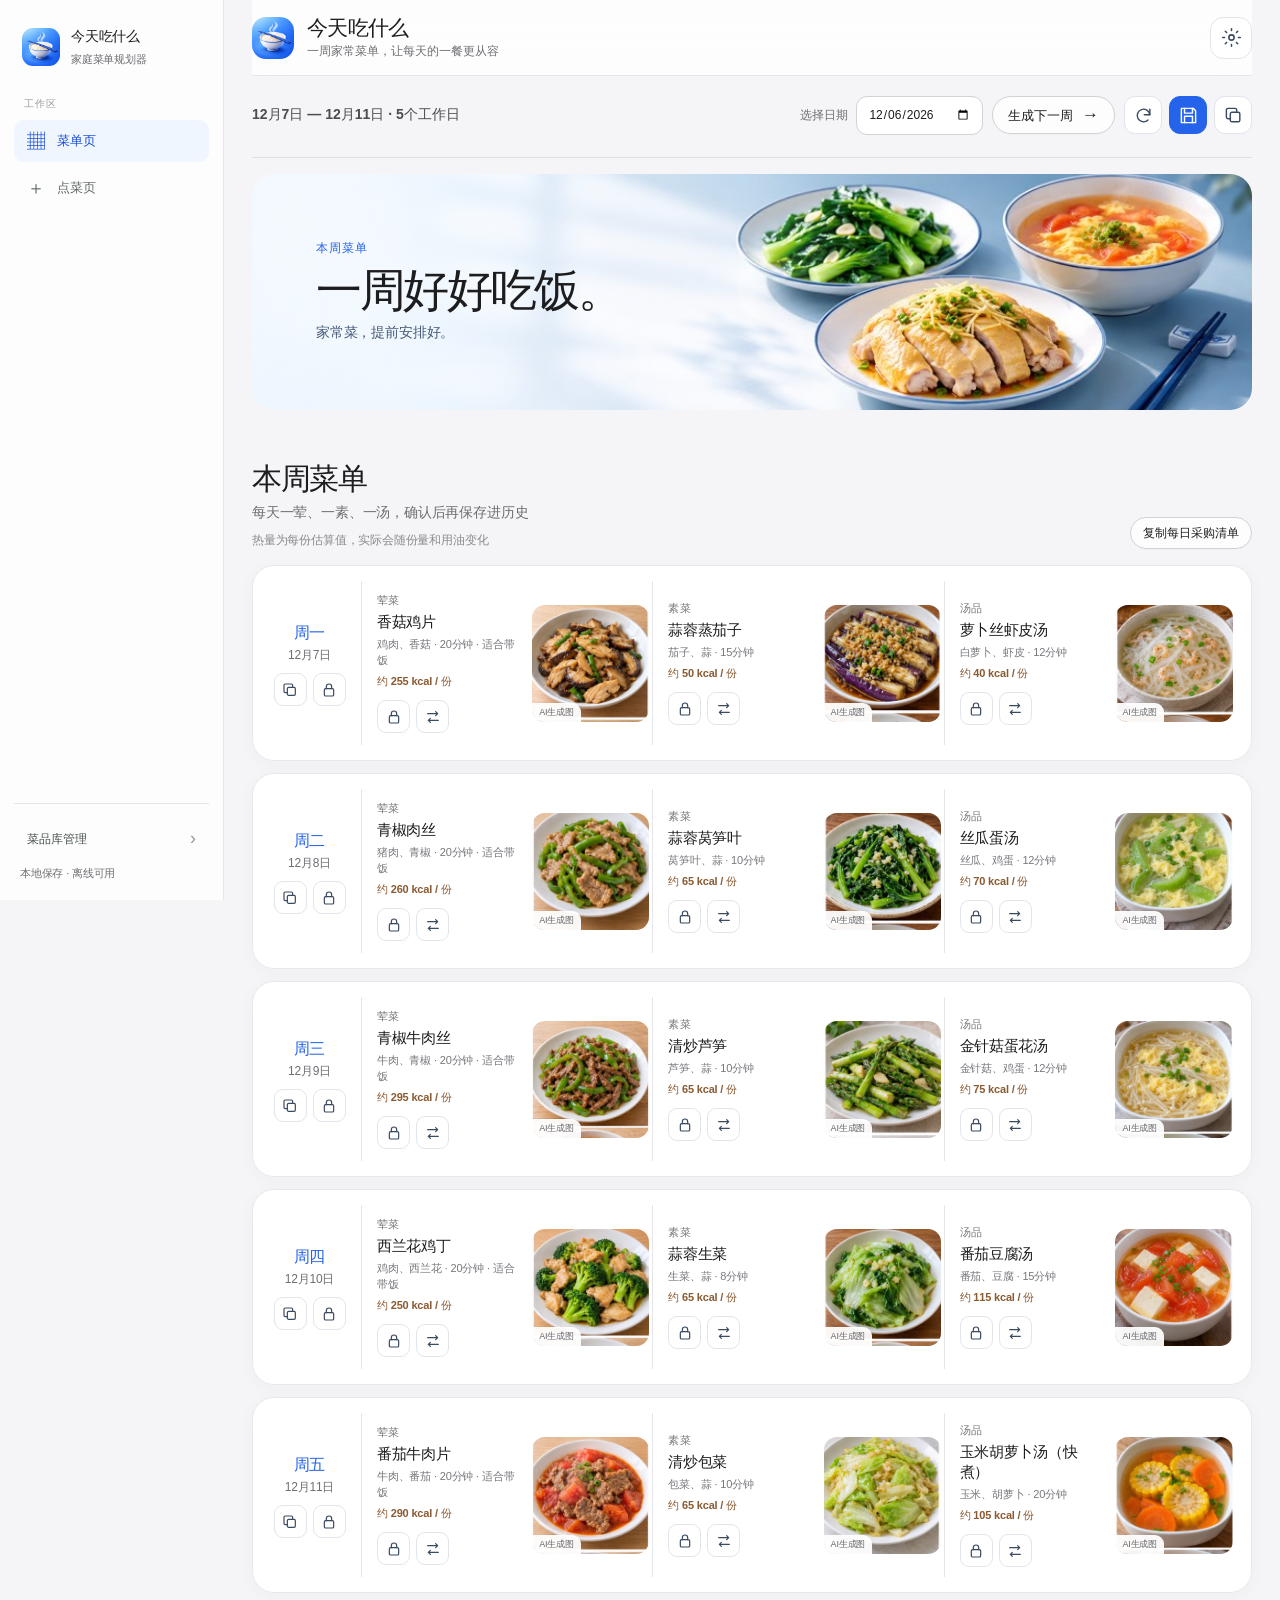
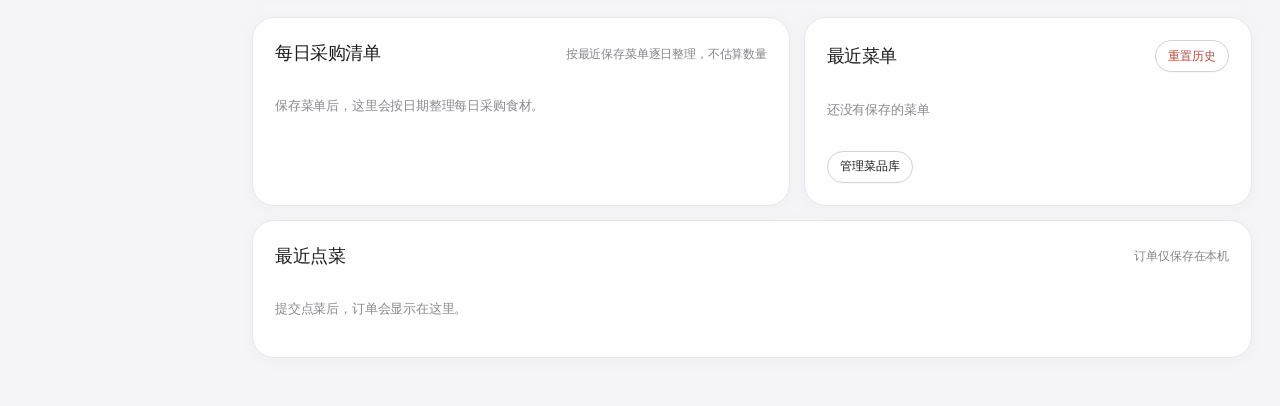
==== index.html @ da944861 "Automatically refresh shared family menus without confirmation" ====
<!doctype html>
<html lang="zh-CN">
<head>
<meta charset="utf-8">
<meta name="viewport" content="width=device-width,initial-scale=1">
<meta name="theme-color" content="#f5f5f7">
<meta name="apple-mobile-web-app-capable" content="yes">
<meta name="apple-mobile-web-app-title" content="今天吃什么">
<meta name="apple-mobile-web-app-status-bar-style" content="default">
<link rel="apple-touch-icon" href="assets/brand/app-logo-small.png">
<link rel="manifest" href="site.webmanifest">
<title>今天吃什么 · 家庭菜单规划器</title>
<style>
:root{color-scheme:light;--bg:#f7f8f5;--surface:#fff;--ink:#282d29;--muted:#737b74;--line:#e4e8e2;--green:#3d7355;--green-soft:#edf4ee;--accent:#a96b3c;--radius:8px;font-family:-apple-system,BlinkMacSystemFont,"Segoe UI","PingFang SC","Hiragino Sans GB","Microsoft YaHei",sans-serif}
*{box-sizing:border-box}html{scroll-behavior:smooth}body{margin:0;background:var(--bg);color:var(--ink);font-size:14px;line-height:1.5}button,input,select,textarea{font:inherit}button{color:inherit}header,.wrap{width:min(1200px,100% - 36px);margin-inline:auto}header{display:flex;align-items:center;justify-content:space-between;gap:24px;padding:26px 0 18px;position:relative;overflow:visible}.brand{display:flex;align-items:center;gap:12px;min-width:0}.logo{width:38px;height:38px;display:grid;place-items:center;border-radius:7px;background:#eef2eb;font-size:20px;flex:none}.brand h1{font-size:25px;line-height:1.25;letter-spacing:0;margin:0;font-weight:700;white-space:normal}.brand p{margin:4px 0 0;color:var(--muted);font-size:13px}.top-actions{display:flex;align-items:center;justify-content:flex-end;gap:6px;flex-wrap:wrap}.file-input{display:none}
.btn,.icon-btn{border:1px solid #d9ded8;background:#fff;border-radius:5px;padding:6px 10px;min-height:32px;cursor:pointer;line-height:1.2;color:#39413a;transition:background .12s ease,border-color .12s ease}.btn:hover,.icon-btn:hover{background:#f3f6f2;border-color:#bfc9c0}.btn.primary{background:var(--green);color:#fff;border-color:var(--green)}.btn.primary:hover{background:#315e44}.btn.soft{background:var(--green-soft);border-color:#dce8dd;color:var(--green)}.btn.small{font-size:12px;min-height:28px;padding:4px 7px}.btn.danger{color:#9b4d42}.icon-btn{width:30px;min-width:30px;padding:4px;min-height:28px}.icon-btn.is-locked{background:var(--green-soft);border-color:#cbdccc}.btn:focus-visible,.icon-btn:focus-visible{outline:2px solid #79a888;outline-offset:2px}
.wrap{padding-bottom:34px}.toolbar{display:flex;align-items:center;gap:7px;flex-wrap:wrap;padding:9px 0 14px;border-bottom:1px solid var(--line)}.period{font-weight:600;margin-right:auto;color:#4c554d}.date-picker{display:flex;align-items:center;gap:6px;color:var(--muted);font-size:12px}.date-picker input{border:1px solid #d9ded8;background:#fff;border-radius:5px;padding:5px 7px;color:var(--ink);font:inherit;min-height:32px}.section-head{display:flex;align-items:flex-end;justify-content:space-between;gap:18px;padding:18px 0 10px}.section-head h2{font-size:20px;line-height:1.3;margin:0 0 4px}.section-head p{color:var(--muted);font-size:13px;margin:0}.calorie-note{font-size:12px;color:var(--muted);margin-top:5px}.week-grid,.week-grid.four-weeks{display:grid;grid-template-columns:1fr;gap:8px}.day-card{display:grid;grid-template-columns:92px repeat(3,minmax(0,1fr));align-items:stretch;gap:10px;min-width:0;padding:10px;border:1px solid var(--line);border-radius:var(--radius);background:var(--surface)}.day-card.day-locked{border-color:#9db8a1}.day-head{display:flex;flex-direction:column;align-items:center;justify-content:center;gap:7px;min-width:0;border-right:1px solid var(--line);padding:4px 8px 4px 0}.day-head>div:first-child{display:flex;flex-direction:column;align-items:center}.day-head strong{font-size:15px;color:var(--green)}.day-head small{font-size:12px;color:var(--muted)}.day-actions{display:flex;align-items:center;justify-content:center;gap:4px;flex-wrap:wrap}.day-actions .icon-btn{font-size:11px;width:auto;padding-inline:6px}
.meal{display:grid;grid-template-columns:minmax(0,1fr) minmax(96px,45%);align-items:center;gap:9px;min-width:0;min-height:160px;padding:5px 4px;border-right:1px solid var(--line)}.meal:last-child{border-right:0}.meal-copy{display:flex;flex-direction:column;align-items:flex-start;justify-content:center;min-width:0;gap:3px}.tag{font-size:11px;color:var(--muted);line-height:1.2}.meal-name{font-size:14px;line-height:1.35;font-weight:650;overflow-wrap:anywhere}.meal-meta{font-size:11px;color:var(--muted);line-height:1.4;overflow-wrap:anywhere;min-width:0}.meal-meta.kcal{font-size:11px;color:var(--accent)}.meal-controls{display:flex;align-items:center;gap:5px;margin-top:3px}.photo-panel{position:relative;display:block;align-self:center;width:100%;aspect-ratio:1/1;height:auto;min-width:0;min-height:0;overflow:hidden;border-radius:5px;background:#eef0eb;color:#69736a;text-decoration:none}.photo-panel img{position:absolute;z-index:1;display:block;width:300%;height:300%;max-width:none;object-fit:cover}.photo-panel img.single-image{width:100%;height:100%;object-fit:cover}.photo-credit{position:absolute;z-index:2;bottom:0;left:0;padding:3px 5px;border-radius:0 4px 0 0;background:#ffffffdc;color:#586157;font-size:9px;line-height:1.2}.photo-placeholder{display:grid;position:absolute;inset:0;place-items:center;font-size:11px;color:#737b74}
.below{display:grid;grid-template-columns:minmax(0,1.3fr) minmax(0,1fr);gap:10px;margin-top:12px}.panel{min-width:0;background:var(--surface);border:1px solid var(--line);border-radius:var(--radius);padding:14px}.panel-head{display:flex;align-items:center;justify-content:space-between;gap:10px;margin-bottom:8px}.panel-head h3{font-size:16px;margin:0}.note{font-size:12px;color:var(--muted)}.grocery-day{padding:9px 0;border-top:1px solid var(--line)}.grocery-day:first-child{border-top:0}.grocery-day-head{display:flex;align-items:center;justify-content:space-between;gap:8px}.grocery-day-head strong{font-size:13px}.grocery-group{margin:7px 0 0}.grocery-group h4{font-size:11px;color:var(--muted);font-weight:600;margin:0 0 4px}.chips{display:flex;flex-wrap:wrap;gap:4px}.chip{display:inline-block;max-width:100%;padding:3px 6px;border:1px solid #e6e9e4;border-radius:4px;background:#fafbf9;font-size:11px;overflow-wrap:anywhere}.empty{padding:10px 0;color:var(--muted);font-size:13px}.history-entry{border-top:1px solid var(--line);padding:9px 0}.history-entry summary{display:flex;align-items:center;justify-content:space-between;gap:8px;cursor:pointer;font-size:12px}.history-entry summary span{color:var(--muted)}.history-detail{display:grid;gap:5px;padding:8px 0 0;color:#535c54;font-size:12px}.manage{margin-top:10px}
.modal-backdrop{display:none;position:fixed;inset:0;z-index:20;background:#17201966;padding:20px;overflow:auto}.modal-backdrop.open{display:grid;place-items:center}.modal{width:min(850px,100%);max-height:calc(100vh - 40px);overflow:auto;border:1px solid var(--line);border-radius:10px;background:#fff;padding:18px}.modal-head{display:flex;align-items:center;justify-content:space-between;gap:12px;border-bottom:1px solid var(--line);padding-bottom:10px;margin-bottom:12px}.modal-head h2{font-size:19px;margin:0}.tabs{display:flex;align-items:center;gap:6px;flex-wrap:wrap;margin-bottom:10px}.tab.active{background:var(--green-soft);border-color:#cbdccc;color:var(--green)}.dish-list{display:grid;gap:7px;margin-top:10px}.dish-row{display:grid;grid-template-columns:minmax(0,1fr) 92px auto;align-items:center;gap:10px;min-width:0;padding:8px 0;border-top:1px solid var(--line)}.dish-row>b,.dish-row small{min-width:0;overflow-wrap:anywhere}.dish-row small{display:block;color:var(--muted);font-size:11px;margin-top:2px}.dish-row .photo-panel{grid-column:2;grid-row:1;width:92px;min-height:0}.dish-actions{grid-column:3;grid-row:1;display:flex;gap:3px}.dialog-form{display:grid;grid-template-columns:repeat(2,minmax(0,1fr));gap:10px}.dialog-form label{display:grid;gap:4px;font-size:12px;color:#555e56}.dialog-form input,.dialog-form select,.dialog-form textarea{width:100%;border:1px solid #d9ded8;border-radius:5px;background:#fff;padding:7px 8px;color:var(--ink)}.dialog-form textarea{min-height:68px}.dialog-form .span2{grid-column:span 2}.modal-footer{display:flex;justify-content:flex-end;gap:7px;margin-top:12px}.toast{position:fixed;z-index:30;bottom:18px;left:50%;transform:translateX(-50%);max-width:calc(100% - 32px);padding:9px 13px;border-radius:5px;background:#303a33;color:#fff;font-size:13px;opacity:0;pointer-events:none;transition:opacity .15s}.toast.show{opacity:1}
@media(max-width:760px){header,.wrap{width:calc(100% - 24px)}header{align-items:flex-start;flex-direction:column;gap:13px;padding-top:17px}.brand h1{font-size:23px}.top-actions{justify-content:flex-start}.toolbar{padding:10px 0}.period{width:100%;margin:0 0 2px}.date-picker{flex:1 1 100%;justify-content:space-between}.date-picker input{flex:1;max-width:210px}.toolbar .btn{flex:1 1 auto}.section-head{align-items:flex-start;flex-direction:column;gap:8px}.day-card{grid-template-columns:1fr;gap:0;padding:9px 11px}.day-head{flex-direction:row;justify-content:space-between;border-right:0;border-bottom:1px solid var(--line);padding:2px 0 8px}.day-head>div:first-child{align-items:flex-start}.day-actions{justify-content:flex-end}.meal{grid-template-columns:minmax(0,1fr) minmax(112px,43%);min-height:152px;padding:9px 0;border-right:0;border-bottom:1px solid var(--line)}.meal:last-child{border-bottom:0}.photo-panel{min-height:0}.dish-row .photo-panel{width:82px}.below{grid-template-columns:1fr}.panel{padding:12px}.dish-row{grid-template-columns:minmax(0,1fr) 82px auto;gap:7px}.dish-row .photo-panel{width:82px;min-height:0}.dish-actions .icon-btn{width:27px;min-width:27px}}
@media(max-width:380px){.meal{grid-template-columns:minmax(0,1fr) 40%;gap:7px}.meal-name{font-size:13px}.meal-meta{font-size:10px}.btn{padding-inline:7px}.day-actions .btn{font-size:11px}}
@media(prefers-reduced-motion:reduce){*,*::before,*::after{scroll-behavior:auto!important;transition:none!important}}

/* Apple-inspired refresh: quieter surfaces, stronger type hierarchy, and restrained motion. */
:root{
  color-scheme:light;
  --bg:#f5f5f7;--surface:#fff;--ink:#1d1d1f;--muted:#6e6e73;--line:#e5e5ea;
  --green:#167a53;--green-soft:#edf6f1;--accent:#9a6337;--radius:20px;
  font-family:-apple-system,BlinkMacSystemFont,"SF Pro Text","SF Pro Display","PingFang SC","Hiragino Sans GB","Microsoft YaHei",sans-serif;
  font-synthesis:none;text-rendering:optimizeLegibility;-webkit-font-smoothing:antialiased
}
body{background:linear-gradient(180deg,#fff 0,#f5f5f7 440px);color:var(--ink);font-size:15px;line-height:1.55;letter-spacing:-.012em}
header,.wrap{width:min(1280px,100% - 56px)}
header{position:sticky;top:0;z-index:12;min-height:76px;padding:13px 0;border-bottom:1px solid #e5e5ea;background:rgba(255,255,255,.82);backdrop-filter:saturate(180%) blur(18px);-webkit-backdrop-filter:saturate(180%) blur(18px)}
.brand{gap:13px}.logo{width:42px;height:42px;border-radius:14px;background:#e9f3ec;color:#23815c;font-size:0}.logo svg{width:27px;height:27px}.brand h1{font-size:21px;letter-spacing:-.035em;font-weight:700}.brand p{margin-top:1px;color:#6e6e73;font-size:12px;letter-spacing:0}
.top-actions{gap:8px}.btn,.icon-btn{min-height:38px;border:1px solid #d2d2d7;border-radius:999px;padding:8px 15px;background:rgba(255,255,255,.84);color:#1d1d1f;font-size:13px;font-weight:550;box-shadow:0 1px 1px #00000005;transition:transform .2s cubic-bezier(.2,.8,.2,1),background .2s ease,border-color .2s ease,box-shadow .2s ease,color .2s ease}
.btn:hover,.icon-btn:hover{transform:translateY(-1px);background:#fff;border-color:#a1a1a6;box-shadow:0 5px 14px #1d1d1f0b}.btn:active,.icon-btn:active{transform:scale(.97)}
.btn.primary{background:var(--green);border-color:var(--green);color:#fff;box-shadow:0 3px 10px #167a5325}.btn.primary:hover{background:#116744;border-color:#116744;box-shadow:0 7px 18px #167a5333}.btn.soft{background:#eaf4ee;border-color:#eaf4ee;color:#176f4d}.btn.danger{color:#b34b45}
.btn.small{min-height:32px;padding:6px 12px;font-size:12px}.icon-btn{width:auto;min-width:38px;min-height:32px;padding:6px 11px}.icon-btn.is-locked{background:#e8f3ec;border-color:#c5dfcf;color:#176f4d}.btn:focus-visible,.icon-btn:focus-visible,.date-picker input:focus-visible{outline:3px solid #78b89a;outline-offset:3px}
.wrap{padding:0 0 48px}.toolbar{gap:9px;padding:20px 0 22px;border-bottom:1px solid #dedee3}.period{font-size:14px;color:#4b4b50;font-weight:600;letter-spacing:0;margin-right:auto}.date-picker{gap:9px;color:#6e6e73;font-size:12px}.date-picker input{border:1px solid #d2d2d7;border-radius:11px;background:#fff;padding:8px 11px;min-height:38px;color:var(--ink)}
.section-head{align-items:flex-end;padding:30px 0 16px;gap:20px}.section-head h2{font-size:30px;line-height:1.12;letter-spacing:-.045em;margin-bottom:7px}.section-head p{font-size:14px;color:#6e6e73}.calorie-note{margin-top:7px;font-size:12px;color:#8a8a90}.section-head .day-actions{flex:none}
.week-grid{gap:12px}.day-card{grid-template-columns:94px repeat(3,minmax(0,1fr));gap:12px;padding:15px;border:1px solid #e2e2e7;border-radius:22px;background:rgba(255,255,255,.92);box-shadow:0 3px 14px #1d1d1f06;transition:transform .24s cubic-bezier(.2,.8,.2,1),box-shadow .24s ease,border-color .24s ease;animation:cardIn .45s both}
.day-card:hover{transform:translateY(-2px);box-shadow:0 10px 28px #1d1d1f0d;border-color:#d2d2d7}.day-card.day-locked{border-color:#9bc7aa;box-shadow:0 0 0 1px #9bc7aa inset}
.day-head{gap:9px;border-right:1px solid var(--line);padding-right:10px}.day-head strong{font-size:16px;letter-spacing:-.02em}.day-head small{font-size:12px}.day-actions{gap:5px}.day-actions .icon-btn{font-size:11px;padding-inline:9px}
.meal{grid-template-columns:minmax(0,1fr) minmax(112px,43%);gap:12px;min-height:164px;padding:7px 3px;border-right:1px solid var(--line)}.meal-copy{gap:5px}.tag{color:#77777d;font-size:11px;letter-spacing:.04em}.meal-name{font-size:15px;line-height:1.35;font-weight:650;letter-spacing:-.02em}.meal-meta{font-size:11px;color:#77777d;line-height:1.45}.meal-meta.kcal{color:#8a5a31;font-weight:550}.meal-controls{gap:6px;margin-top:5px}
.photo-panel{aspect-ratio:1/1;border-radius:13px;background:#f0f0f2}.photo-panel img.single-image{object-fit:cover}.photo-credit{padding:4px 7px;border-radius:0 9px 0 0;background:#fffffff0;color:#68686e;font-size:9px}
.below{grid-template-columns:minmax(0,1.2fr) minmax(0,1fr);gap:14px;margin-top:24px}.panel{padding:22px;border:1px solid #e2e2e7;border-radius:22px;background:rgba(255,255,255,.94);box-shadow:0 3px 14px #1d1d1f05}.order-panel{margin-top:14px}.panel-head{margin-bottom:12px}.panel-head h3{font-size:18px;letter-spacing:-.025em}.note{font-size:12px;color:#85858b}.grocery-day{padding:14px 0;border-color:#ececf0}.grocery-day-head strong{font-size:14px}.grocery-group{margin-top:10px}.grocery-group h4{font-size:11px;letter-spacing:.04em}.chips{gap:6px}.chip{padding:5px 10px;border:1px solid #e5e5ea;border-radius:999px;background:#f8f8fa;font-size:11px;color:#49494e}.empty{padding:16px 0;color:#8a8a90}.history-entry{padding:12px 0;border-color:#ececf0}.history-entry summary{font-size:13px}.history-detail{gap:7px;color:#626269;font-size:12px}.manage{margin-top:14px}
.modal-backdrop{background:rgba(22,22,24,.36);backdrop-filter:blur(5px);-webkit-backdrop-filter:blur(5px);padding:24px}.modal{width:min(900px,100%);max-height:min(88vh,900px);border:1px solid #e5e5ea;border-radius:24px;padding:24px;box-shadow:0 28px 90px #0002;animation:modalIn .25s cubic-bezier(.2,.8,.2,1)}.modal-head{padding-bottom:15px;margin-bottom:16px;border-color:#e5e5ea}.modal-head h2{font-size:24px;letter-spacing:-.035em}.tabs{gap:8px;margin-bottom:14px}.tab.active{background:#eaf4ee;border-color:#cce2d4;color:#176f4d}.dish-list{gap:2px;margin-top:14px}.dish-row{gap:14px;padding:12px 0;border-color:#ededf0}.dish-row b{font-size:14px}.dish-row small{font-size:11px;line-height:1.5}.dish-row .photo-panel{border-radius:12px}.dish-actions{gap:5px}.dialog-form{gap:12px}.dialog-form label{gap:6px;color:#626269}.dialog-form input,.dialog-form select,.dialog-form textarea{border-color:#d2d2d7;border-radius:11px;padding:10px 12px}.dialog-form input:focus,.dialog-form select:focus,.dialog-form textarea:focus{outline:3px solid #d7eee0;border-color:#74aa8a}.modal-footer{gap:9px;margin-top:18px}
.toast{bottom:24px;padding:12px 18px;border-radius:999px;background:rgba(29,29,31,.92);box-shadow:0 8px 24px #0002;font-size:13px;backdrop-filter:blur(12px)}
@keyframes cardIn{from{opacity:0;transform:translateY(8px)}to{opacity:1;transform:translateY(0)}}@keyframes modalIn{from{opacity:0;transform:translateY(8px) scale(.99)}to{opacity:1;transform:translateY(0) scale(1)}}
@media(max-width:760px){
  header,.wrap{width:calc(100% - 32px)}header{min-height:0;align-items:center;flex-direction:row;gap:12px;padding:11px 0}.brand{gap:9px}.logo{width:38px;height:38px;border-radius:13px}.logo svg{width:24px;height:24px}.brand h1{font-size:18px}.brand p{display:none}.top-actions{gap:5px}.top-actions .btn{min-height:34px;padding:7px 10px;font-size:11px}
  .toolbar{gap:7px;padding:14px 0 17px}.period{width:100%;font-size:13px}.date-picker{flex:1 1 100%;justify-content:space-between}.date-picker input{flex:1;max-width:220px}.toolbar .btn{flex:1 1 auto;min-height:36px;padding-inline:9px;font-size:12px}
  .section-head{align-items:flex-start;flex-direction:row;padding:24px 0 13px;gap:10px}.section-head h2{font-size:26px}.section-head p{max-width:34ch;font-size:12px}.calorie-note{font-size:11px}.section-head .day-actions .btn{min-height:34px;padding-inline:10px;font-size:11px}
  .day-card{grid-template-columns:1fr;gap:0;padding:11px 15px;border-radius:20px}.day-card:hover{transform:none}.day-head{flex-direction:row;justify-content:space-between;border-right:0;border-bottom:1px solid var(--line);padding:2px 0 9px}.day-head>div:first-child{align-items:flex-start}.day-actions{justify-content:flex-end}.meal{grid-template-columns:minmax(0,1fr) minmax(116px,40%);gap:12px;min-height:0;padding:12px 0;border-right:0;border-bottom:1px solid var(--line)}.meal:last-child{border-bottom:0}.meal-name{font-size:14px}.meal-meta{font-size:11px}.photo-panel{aspect-ratio:1/1;border-radius:12px}
  .below{grid-template-columns:1fr;gap:12px;margin-top:18px}.panel{padding:17px;border-radius:20px}.panel-head h3{font-size:16px}.modal-backdrop{padding:12px}.modal{max-height:calc(100dvh - 24px);padding:17px;border-radius:20px}.dish-row{grid-template-columns:minmax(0,1fr) 76px auto;gap:8px}.dish-row .photo-panel{width:76px}.dish-actions{gap:2px}.dish-actions .icon-btn{width:31px;min-width:31px;padding:4px}.dialog-form{grid-template-columns:1fr}.dialog-form .span2{grid-column:auto}
}
@media(max-width:420px){header{flex-wrap:wrap}.top-actions{width:100%;justify-content:flex-start}header,.wrap{width:calc(100% - 24px)}.brand{gap:7px}.brand h1{font-size:17px}.logo{width:34px;height:34px}.logo svg{width:22px;height:22px}.top-actions{gap:4px}.top-actions .btn{padding-inline:8px;font-size:10px}.toolbar .btn{font-size:11px}.section-head{gap:6px}.section-head h2{font-size:23px}.section-head .day-actions .btn{font-size:10px;padding-inline:8px}.meal{grid-template-columns:minmax(0,1fr) minmax(108px,40%);gap:9px}.day-actions .btn{font-size:10px}}
@media(prefers-reduced-motion:reduce){.day-card,.modal{animation:none!important}.day-card,.btn,.icon-btn{transition:none!important}}

/* Integrated menu / ordering workspace */
.app-shell{min-height:100vh;display:flex}.sidebar{position:sticky;top:0;align-self:flex-start;display:flex;flex-direction:column;width:224px;height:100vh;flex:0 0 224px;padding:22px 14px 18px;background:rgba(255,255,255,.78);border-right:1px solid var(--line,#e5e7eb);backdrop-filter:blur(18px);-webkit-backdrop-filter:blur(18px);z-index:4}.sidebar-brand{display:flex;align-items:center;gap:11px;padding:4px 8px 28px}.sidebar-mark{display:grid;place-items:center;width:36px;height:36px;border-radius:12px;background:#e8f3eb;color:#347a58;font-size:18px;font-weight:700}.sidebar-brand strong{display:block;font-size:14px;letter-spacing:-.2px}.sidebar-brand small,.sidebar-bottom small{display:block;margin-top:3px;color:var(--muted,#858b86);font-size:11px}.side-label{padding:0 10px 9px;color:#969d98;font-size:10px;letter-spacing:.08em}.side-nav{display:grid;gap:5px}.side-link{display:flex;align-items:center;gap:11px;width:100%;padding:11px 12px;border:0;border-radius:10px;background:transparent;color:#626b65;text-align:left;font:inherit;font-size:13px;cursor:pointer;transition:background .18s,color .18s,transform .18s}.side-link:hover{background:#f3f6f3}.side-link.active{background:#eaf3ed;color:#246744;font-weight:600}.side-icon{display:grid;place-items:center;width:20px;font-size:18px;line-height:1}.sidebar-bottom{margin-top:auto;padding:12px 6px 0;border-top:1px solid var(--line,#e5e7eb)}.side-manage{display:flex;align-items:center;justify-content:space-between;width:100%;padding:9px 7px;border:0;border-radius:8px;background:transparent;color:#48524c;font:inherit;font-size:12px;cursor:pointer}.side-manage:hover{background:#f3f6f3}.side-manage span{font-size:18px;color:#929a94}.app-main{flex:1;min-width:0}.app-main>header{width:min(1280px,calc(100% - 56px));margin-inline:auto}.app-main>.wrap{width:min(1280px,calc(100% - 56px));margin-inline:auto}.mobile-nav{display:none}.order-view{padding:8px 0 40px}.order-view[hidden],#menuView[hidden]{display:none!important}.order-hero{padding:16px 0 23px}.order-eyebrow{color:#458265;font-size:11px;font-weight:600;letter-spacing:.08em}.order-hero h2{margin:7px 0 5px;font-size:clamp(25px,3vw,34px);letter-spacing:-.04em}.order-hero p{margin:0;color:#7b837d;font-size:13px}.order-layout{display:grid;grid-template-columns:minmax(0,1fr) 310px;align-items:start;gap:16px}.order-catalog,.order-cart{padding:16px}.order-tools{display:grid;gap:13px;padding-bottom:12px;border-bottom:1px solid var(--line,#e5e7eb)}.order-search{width:100%;height:40px;padding:0 13px;border:1px solid var(--line,#e5e7eb);border-radius:10px;background:#fafbfa;color:inherit;font:inherit;font-size:13px;outline:none}.order-search:focus{border-color:#73a88a;box-shadow:0 0 0 3px rgba(82,143,105,.12)}.order-filters{display:flex;gap:7px;flex-wrap:wrap}.filter-chip{display:flex;align-items:center;gap:7px;padding:7px 10px;border:1px solid #e6eae6;border-radius:999px;background:white;color:#667069;font:inherit;font-size:11px;cursor:pointer}.filter-chip span{color:#9aa29c;font-size:10px}.filter-chip.active{border-color:#cfe3d5;background:#edf6f0;color:#286a46}.filter-chip.active span{color:#56876a}.order-dish-list{display:grid}.order-dish{display:grid;grid-template-columns:76px minmax(0,1fr) auto;align-items:center;gap:13px;padding:13px 0;border-bottom:1px solid #eef0ee}.order-dish:last-child{border-bottom:0}.order-dish-photo{width:76px;height:76px;overflow:hidden;border-radius:11px;background:#f3f2ec}.order-dish-photo .photo-panel{position:relative;width:100%;height:100%;border:0;border-radius:0;overflow:hidden}.order-dish-photo .photo-panel img{width:300%;height:300%;max-width:none;object-fit:cover}.order-dish-photo .photo-panel img.single-image{width:100%;height:100%}.order-dish-photo .photo-credit{font-size:8px}.order-dish-copy{display:grid;gap:5px;min-width:0}.order-dish-copy strong{overflow:hidden;color:#252c28;font-size:13px;font-weight:600;text-overflow:ellipsis;white-space:nowrap}.order-dish-copy span,.order-dish-copy small{overflow:hidden;color:#7d857f;font-size:10px;text-overflow:ellipsis;white-space:nowrap}.order-dish-copy small{color:#9a795a}.qty-control{display:flex;align-items:center;gap:7px}.qty-control button{display:grid;place-items:center;width:28px;height:28px;border:1px solid #e2e7e2;border-radius:50%;background:white;color:#476d54;font-size:16px;line-height:1;cursor:pointer}.qty-control button:disabled{color:#b8c0ba;background:#f7f8f7;cursor:default}.qty-control b{min-width:12px;color:#47514a;font-size:11px;text-align:center}.order-cart{position:sticky;top:18px}.order-cart h3{margin:0;font-size:15px}.order-count{margin:6px 0 12px;color:#8b938d;font-size:11px}.order-selection{display:grid;gap:6px;max-height:190px;overflow:auto}.selected-order{display:grid;grid-template-columns:minmax(0,1fr) auto 22px;align-items:center;gap:8px;padding:8px 9px;border-radius:8px;background:#f5f7f5;font-size:11px}.selected-order span{overflow:hidden;text-overflow:ellipsis;white-space:nowrap}.selected-order b{color:#68746b;font-size:10px}.selected-order button{border:0;background:transparent;color:#9ca59f;font-size:17px;cursor:pointer}.order-empty{padding:15px 8px;border:1px dashed #e3e8e3;border-radius:9px;color:#a0a7a1;font-size:11px;text-align:center}.order-fields{display:grid;gap:12px;margin-top:16px}.order-fields label{display:grid;gap:6px;color:#667069;font-size:11px}.order-fields input,.order-fields textarea{width:100%;min-height:37px;padding:8px 10px;border:1px solid #e3e8e3;border-radius:8px;background:white;color:#303833;font:inherit;font-size:12px}.order-fields textarea{min-height:68px;resize:vertical}.order-submit{width:100%;margin-top:14px}.order-submit:disabled{opacity:.48;cursor:not-allowed}.order-local-note,.order-status{margin:9px 0 0;color:#a0a7a1;font-size:10px;line-height:1.5}.order-status{color:#347a58;min-height:15px}
@media(max-width:920px){.sidebar{width:190px;flex-basis:190px}.order-layout{grid-template-columns:minmax(0,1fr) 280px}.app-main>header,.app-main>.wrap{width:calc(100% - 36px)}}
@media(max-width:700px){.app-shell{display:block}.sidebar{display:none}.app-main>header,.app-main>.wrap{width:calc(100% - 28px)}.app-main>.wrap{padding-bottom:calc(96px + env(safe-area-inset-bottom))}.mobile-nav{position:fixed;z-index:20;right:12px;bottom:calc(10px + env(safe-area-inset-bottom));left:12px;display:grid;grid-template-columns:1fr 1fr;padding:6px;border:1px solid rgba(225,230,225,.9);border-radius:15px;background:rgba(255,255,255,.9);box-shadow:0 8px 28px rgba(25,40,30,.12);backdrop-filter:blur(18px);-webkit-backdrop-filter:blur(18px)}.mobile-nav button{display:grid;justify-items:center;gap:2px;padding:7px 4px;border:0;border-radius:10px;background:transparent;color:#727b75;font:inherit;font-size:10px;cursor:pointer}.mobile-nav button span{font-size:17px;line-height:1}.mobile-nav button.active{background:#eaf3ed;color:#286a46;font-weight:600}.order-view{padding-top:2px}.order-hero{padding:13px 0 16px}.order-layout{grid-template-columns:1fr;gap:12px}.order-catalog,.order-cart{padding:13px}.order-cart{position:static}.order-dish{grid-template-columns:64px minmax(0,1fr) auto;gap:10px;padding:11px 0}.order-dish-photo{width:64px;height:64px}.order-dish-copy strong{font-size:12px}.order-dish-copy span,.order-dish-copy small{font-size:9px}.qty-control{gap:5px}.qty-control button{width:26px;height:26px}.order-fields{grid-template-columns:1fr 1fr;align-items:start}.order-fields textarea{min-height:60px}.order-submit{min-height:42px}.brand h1{font-size:20px}}
@media(prefers-reduced-motion:reduce){.side-link,.filter-chip,.mobile-nav button{transition:none!important}}


/* Ocean blue palette and unified menu/order components */
:root{--green:#2563eb;--green-soft:#eff6ff;--accent:#8a5a31}
.logo{background:#eaf2ff;color:#2563eb}
.btn.primary{background:#2563eb;border-color:#2563eb;box-shadow:0 3px 10px #2563eb24}.btn.primary:hover{background:#1d4ed8;border-color:#1d4ed8;box-shadow:0 7px 18px #2563eb30}
.btn.soft,.tab.active{background:#eff6ff;border-color:#dbeafe;color:#1d4ed8}
.icon-btn.is-locked{background:#eff6ff;border-color:#bfdbfe;color:#1d4ed8}
.btn:focus-visible,.icon-btn:focus-visible,.date-picker input:focus-visible{outline-color:#93c5fd}
.day-card.day-locked{border-color:#93c5fd;box-shadow:0 0 0 1px #93c5fd inset}
.sidebar-mark{background:#eaf2ff;color:#1d4ed8}.side-link.active,.mobile-nav button.active{background:#eff6ff;color:#1d4ed8}
.order-eyebrow{color:#2563eb}.filter-chip.active{border-color:#bfdbfe;background:#eff6ff;color:#1d4ed8}.filter-chip.active span{color:#3b82f6}
.order-search:focus{border-color:#60a5fa;box-shadow:0 0 0 3px rgba(37,99,235,.12)}
.qty-control button{color:#1d4ed8}.qty-control button:not(:disabled):hover{background:#eff6ff;border-color:#bfdbfe}
.order-status{color:#1d4ed8}
.order-catalog{padding:0;overflow:hidden}.order-browser{display:grid;grid-template-columns:146px minmax(0,1fr);min-height:550px}.order-category-sidebar{padding:20px 12px;border-right:1px solid #e5e5ea;background:#f8faff}.category-heading{padding:1px 9px 12px;color:#7a8490;font-size:11px;font-weight:600;letter-spacing:.06em}.order-filters{display:grid;gap:4px}.order-category-sidebar .filter-chip{justify-content:space-between;width:100%;padding:10px 10px;border:0;border-radius:9px;background:transparent;color:#626d7a;font-size:12px;text-align:left}.order-category-sidebar .filter-chip span{min-width:22px;padding:2px 6px;border-radius:999px;background:#f0f2f5;color:#87919c;text-align:center}.order-category-sidebar .filter-chip.active{background:#e7f0ff;color:#1d4ed8;font-weight:600}.order-category-sidebar .filter-chip.active span{background:#fff;color:#2563eb}.order-results{min-width:0;padding:16px 18px}.order-tools{padding:0 0 10px;border:0}.order-dish-list{gap:8px}.order-dish{grid-template-columns:72px minmax(0,1fr) auto;gap:12px;padding:9px;border:1px solid #e6e8ed;border-radius:15px;background:#fff;box-shadow:0 2px 7px rgba(29,41,57,.035);transition:border-color .18s ease,box-shadow .18s ease,transform .18s ease}.order-dish:hover{transform:translateY(-1px);border-color:#cbd5e1;box-shadow:0 6px 16px rgba(29,41,57,.07)}.order-dish:last-child{border-bottom:1px solid #e6e8ed}.order-dish-photo{width:72px;height:72px;border-radius:10px}.order-dish-copy strong{font-size:13px;letter-spacing:-.02em}.order-cart{border-radius:22px}.selected-order{background:#f4f7fc}.order-empty{border-color:#dce5f2;background:#fafcff}
@media(max-width:920px){.order-browser{grid-template-columns:128px minmax(0,1fr)}.order-results{padding:14px}}
@media(max-width:700px){.order-catalog{padding:0}.order-browser{grid-template-columns:91px minmax(0,1fr);min-height:0}.order-category-sidebar{padding:14px 6px}.category-heading{padding:2px 4px 10px;font-size:9px;letter-spacing:0}.order-category-sidebar .filter-chip{display:grid;grid-template-columns:1fr;justify-items:start;gap:4px;padding:9px 7px;font-size:10px}.order-category-sidebar .filter-chip span{min-width:19px;padding:1px 5px;font-size:9px}.order-results{padding:10px 8px}.order-tools{padding-bottom:8px}.order-dish{grid-template-columns:48px minmax(0,1fr) auto;gap:7px;padding:7px;border-radius:12px}.order-dish-photo{width:48px;height:48px;border-radius:8px}.order-dish-copy{gap:3px}.order-dish-copy strong{font-size:10px}.order-dish-copy span,.order-dish-copy small{font-size:8px}.qty-control{gap:3px}.qty-control button{width:23px;height:23px;font-size:14px}.qty-control b{min-width:9px;font-size:9px}.order-layout{gap:10px}.order-catalog,.order-cart{border-radius:18px}.order-cart{padding:14px}.order-hero h2{font-size:27px}}
@media(prefers-reduced-motion:reduce){.order-dish{transition:none!important}}


/* View and catalog refresh motion */
.view-enter{animation:workspaceEnter .28s cubic-bezier(.2,.8,.2,1) both;transform-origin:top center}
@keyframes workspaceEnter{from{opacity:0;transform:translateY(8px) scale(.997)}to{opacity:1;transform:translateY(0) scale(1)}}
.order-dish{animation:orderDishIn .26s cubic-bezier(.2,.8,.2,1) both;animation-delay:var(--dish-delay,0ms)}
@keyframes orderDishIn{from{opacity:0;transform:translateY(6px)}to{opacity:1;transform:translateY(0)}}
.dish-favorite{justify-self:start;padding:2px 7px;border-radius:999px;background:#eff6ff;color:#2563eb;font-size:9px;font-style:normal;line-height:1.4}
.catalog-empty{padding:24px 8px;text-align:center}
@media(prefers-reduced-motion:reduce){.view-enter,.order-dish{animation:none!important}}


/* Order history subpage */
.order-subnav{display:flex;gap:7px;padding:3px;width:max-content;max-width:100%;margin:2px 0 18px;border:1px solid #e2e8f0;border-radius:12px;background:#f7f9fc}.order-subnav-btn{display:flex;align-items:center;gap:7px;padding:8px 13px;border:0;border-radius:9px;background:transparent;color:#697586;font:inherit;font-size:12px;cursor:pointer;transition:background .18s,color .18s,box-shadow .18s}.order-subnav-btn span{min-width:19px;padding:1px 6px;border-radius:999px;background:#e9edf3;color:#738094;font-size:10px;text-align:center}.order-subnav-btn.active{background:#fff;color:#1d4ed8;box-shadow:0 1px 4px #1e293b14;font-weight:600}.order-subnav-btn.active span{background:#eff6ff;color:#2563eb}.order-subpage[hidden]{display:none!important}.history-page-head{display:flex;align-items:center;justify-content:space-between;gap:14px;margin:0 0 12px}.history-page-head h3{margin:0;font-size:18px;letter-spacing:-.025em}.history-page-head p{margin:3px 0 0;color:#858d98;font-size:11px}.history-page-head .btn{min-height:36px}.managed-order-list{display:grid;gap:12px}.managed-order-card{overflow:hidden;border:1px solid #e2e6ed;border-radius:20px;background:rgba(255,255,255,.95);box-shadow:0 3px 14px rgba(29,41,57,.045);animation:orderDishIn .24s ease both}.managed-order-head{display:flex;align-items:center;justify-content:space-between;gap:12px;padding:14px 17px;border-bottom:1px solid #edf0f4;background:linear-gradient(115deg,#f7faff,#fff)}.managed-order-head>div:first-child{display:grid;gap:3px}.order-date-label{color:#8792a1;font-size:10px}.managed-order-head strong{font-size:14px}.managed-order-head small{color:#9aa3ae;font-size:10px}.managed-order-summary{display:flex;align-items:center;gap:9px;color:#727e8d;font-size:11px}.managed-order-summary b{color:#30445f;font-size:11px}.delete-order-btn{padding:6px 9px;border:1px solid #f2d6d3;border-radius:8px;background:#fff;color:#b64b45;font:inherit;font-size:10px;cursor:pointer}.delete-order-btn:hover{background:#fff7f6}.managed-order-items{padding:3px 16px}.managed-order-item{display:grid;grid-template-columns:48px minmax(0,1fr) auto;align-items:center;gap:11px;padding:10px 0;border-bottom:1px solid #f0f2f5}.managed-order-item:last-child{border-bottom:0}.managed-item-photo{width:48px;height:48px;overflow:hidden;border-radius:10px;background:#f3f5f8}.managed-item-photo .photo-panel{position:relative;width:100%;height:100%;aspect-ratio:auto;border:0;border-radius:0;overflow:hidden}.managed-item-photo .photo-panel img{width:300%;height:300%;max-width:none}.managed-item-photo .photo-panel img.single-image{width:100%;height:100%}.managed-item-photo .photo-credit{display:none}.managed-item-copy{display:grid;gap:4px;min-width:0}.managed-item-copy strong{overflow:hidden;font-size:12px;font-weight:600;text-overflow:ellipsis;white-space:nowrap}.managed-item-copy small{overflow:hidden;color:#84909d;font-size:10px;text-overflow:ellipsis;white-space:nowrap}.managed-order-note{margin:0 16px;padding:9px 0;border-top:1px solid #f0f2f5;color:#748092;font-size:11px}.order-add-row{padding:11px 16px 14px;border-top:1px solid #edf0f4;background:#fafcff}.order-add-button{width:100%;min-height:42px;display:flex;align-items:center;gap:10px;text-align:left;padding:8px 11px;font-size:12px}.order-add-button small{flex:1;color:#7d8795;font-size:10px}.order-add-button b{color:#58749a;font-size:16px}.order-edit-context{margin:0 0 10px;padding:10px 12px;border-radius:11px;background:#eff6ff;color:#365e8e;font-size:11px;line-height:1.5}.order-edit-context[hidden]{display:none}.empty-order-items{padding:15px 2px;color:#929baa;font-size:11px}.order-history-empty{display:grid;justify-items:center;gap:8px;padding:52px 20px;border:1px dashed #d8e0ec;border-radius:20px;background:rgba(255,255,255,.7);text-align:center}.order-history-empty>span{display:grid;place-items:center;width:42px;height:42px;border-radius:14px;background:#eff6ff;color:#2563eb;font-size:22px}.order-history-empty strong{font-size:14px}.order-history-empty p{margin:0 0 5px;color:#8892a0;font-size:11px}.confirm-backdrop{position:fixed;z-index:40;inset:0;display:grid;place-items:center;padding:20px;background:rgba(15,23,42,.28);backdrop-filter:blur(5px);-webkit-backdrop-filter:blur(5px);opacity:0;transition:opacity .18s ease}.confirm-backdrop[hidden]{display:none!important}.confirm-backdrop.open{opacity:1}.confirm-card{width:min(360px,100%);padding:25px;border:1px solid #e5e7eb;border-radius:22px;background:rgba(255,255,255,.97);box-shadow:0 24px 80px #0f172a26;text-align:center;transform:translateY(7px) scale(.985);transition:transform .2s cubic-bezier(.2,.8,.2,1)}.confirm-backdrop.open .confirm-card{transform:translateY(0) scale(1)}.confirm-mark{display:grid;place-items:center;width:42px;height:42px;margin:0 auto 12px;border-radius:14px;background:#fff1f0;color:#c2413a;font-size:19px;font-weight:700}.confirm-card h2{margin:0;font-size:18px}.confirm-card p{margin:7px 0 20px;color:#788393;font-size:12px;line-height:1.6}.confirm-actions{display:flex;justify-content:center;gap:9px}.confirm-actions .btn{min-width:110px}.confirm-actions .btn.danger{border-color:#f0d0ce;background:#fff;color:#b64b45}.confirm-actions .btn.danger:hover{background:#fff5f4}
@media(max-width:700px){.order-subnav{margin:0 0 14px}.history-page-head h3{font-size:16px}.history-page-head .btn{padding-inline:10px}.managed-order-card{border-radius:16px}.managed-order-head{align-items:flex-start;padding:12px}.managed-order-summary{gap:6px;flex-wrap:wrap;justify-content:flex-end}.delete-order-btn{padding:5px 7px}.managed-order-items{padding-inline:12px}.managed-order-item{grid-template-columns:42px minmax(0,1fr) auto;gap:8px}.managed-item-photo{width:42px;height:42px}.order-add-row{padding:10px 12px 12px}.order-add-button{gap:6px;padding:8px}.order-add-button small{font-size:9px}.confirm-card{padding:22px 18px}}
@media(prefers-reduced-motion:reduce){.order-subnav-btn,.confirm-backdrop,.confirm-card{transition:none!important}.managed-order-card{animation:none!important}}


/* Stronger pointer hover feedback for selectable dishes */
@media(hover:hover) and (pointer:fine){.order-dish{position:relative;z-index:0;transform-origin:center;transition:transform .24s cubic-bezier(.2,.8,.2,1),border-color .2s ease,box-shadow .24s ease,background .2s ease}.order-dish:hover,.order-dish:focus-within{z-index:2;transform:translateY(-4px) scale(1.018);border-color:#60a5fa;background:linear-gradient(110deg,#fff,#f8fbff);box-shadow:0 12px 28px rgba(37,99,235,.16),0 2px 6px rgba(15,23,42,.05)}.order-dish-photo{transition:transform .28s cubic-bezier(.2,.8,.2,1),box-shadow .24s ease}.order-dish:hover .order-dish-photo,.order-dish:focus-within .order-dish-photo{transform:scale(1.055);box-shadow:0 4px 12px rgba(37,99,235,.14)}.order-dish:hover .qty-control button:not(:disabled){border-color:#bfdbfe;background:#eff6ff}}
@media(prefers-reduced-motion:reduce){.order-dish:hover,.order-dish:focus-within{transform:none!important}.order-dish-photo,.order-dish:hover .order-dish-photo,.order-dish:focus-within .order-dish-photo{transition:none!important;transform:none!important;box-shadow:none!important}}

.sync-backdrop,.sync-conflict-backdrop{position:fixed;inset:0;z-index:80;background:rgba(18,34,54,.32);backdrop-filter:blur(12px);display:grid;place-items:center;padding:20px;animation:fadeIn .18s ease both}.sync-backdrop[hidden],.sync-conflict-backdrop[hidden]{display:none}.sync-card{max-height:90vh;overflow-y:auto;overscroll-behavior:contain;width:min(100%,480px);padding:26px;border:1px solid rgba(17,46,76,.1);border-radius:24px;background:rgba(255,255,255,.96);box-shadow:0 24px 80px rgba(18,50,80,.2);animation:liftIn .24s cubic-bezier(.2,.8,.2,1) both}.sync-head{display:flex;align-items:center;justify-content:space-between}.sync-head h2,.sync-card h2{margin:3px 0 0;font-size:24px;letter-spacing:-.04em}.eyebrow{margin:0;color:var(--blue-600,#3975b9);font-size:10px;font-weight:700;letter-spacing:.12em}.sync-explain,.sync-card>p:not(.eyebrow){color:var(--muted,#687684);font-size:14px;line-height:1.65}.sync-status{margin:18px 0;padding:12px 14px;border-radius:14px;background:#f2f7fb;color:#38536d;font-size:13px}.sync-config-note{padding:12px;border-radius:12px;background:#fff6e8;color:#805b22;font-size:13px;line-height:1.6}.field-label{display:block;margin:16px 0 7px;font-size:12px;color:var(--muted,#687684)}.sync-form-row{display:flex;gap:8px}.sync-form-row .input{min-width:0;flex:1}.sync-account{display:flex;justify-content:space-between;gap:12px;padding:14px 0;color:var(--muted,#687684);font-size:13px}.sync-account strong{color:var(--ink,#182b3b);font-weight:600}.sync-actions{display:flex;gap:10px;justify-content:flex-end;margin-top:14px}@keyframes fadeIn{from{opacity:0}to{opacity:1}}@keyframes liftIn{from{opacity:0;transform:translateY(8px) scale(.985)}to{opacity:1;transform:none}}@media(max-width:640px){.sync-card{padding:20px;border-radius:20px}.sync-actions{flex-direction:column}.sync-actions .btn{width:100%}.sync-form-row{align-items:stretch}.sync-form-row .btn{white-space:nowrap}}


.order-subcategory-heading{padding-top:18px}.order-subfilters{display:grid;gap:4px}.order-category-sidebar .sub-filter{justify-content:space-between;width:100%;padding:8px 10px;border:0;border-radius:9px;background:transparent;color:#687384;font-size:11px;text-align:left}.order-category-sidebar .sub-filter.active{background:#f0f5ff;color:#315fbe;font-weight:600}.order-category-sidebar .sub-filter span{background:#f0f2f5;color:#87919c}
.order-subcategory-panel{max-height:0;overflow:hidden;opacity:0;transform:translateY(-7px);pointer-events:none;transition:max-height .38s cubic-bezier(.22,.8,.24,1),opacity .24s ease,transform .38s cubic-bezier(.22,.8,.24,1)}.order-subcategory-panel.is-open{max-height:420px;opacity:1;transform:translateY(0);pointer-events:auto}.order-subcategory-inner{padding-top:10px}.order-subcategory-heading{padding-top:8px!important;padding-bottom:8px!important}.order-subfilters .sub-filter{transition:background-color .2s ease,color .2s ease,transform .2s ease}.order-subfilters .sub-filter:hover{transform:translateX(2px)}@media(prefers-reduced-motion:reduce){.order-subcategory-panel,.order-subfilters .sub-filter{transition:none}.order-subfilters .sub-filter:hover{transform:none}}
/* Mobile layout refinements */
@media(max-width:700px){
  html,body{max-width:100%;overflow-x:hidden}
  .app-main>header,.app-main>.wrap{width:calc(100% - 28px);max-width:560px}
  .app-main>header{display:grid;grid-template-columns:1fr;align-items:center;gap:11px;padding:13px 0 10px}
  .brand{width:100%;min-width:0;gap:10px}
  .brand h1{font-size:19px;line-height:1.2;white-space:nowrap;letter-spacing:-.02em}
  .top-actions{width:100%;display:grid;grid-template-columns:repeat(4,minmax(0,1fr));gap:6px}
  .top-actions .btn{min-width:0;min-height:34px;padding:6px 3px;font-size:10px;white-space:nowrap;overflow:hidden;text-overflow:ellipsis}
  .toolbar{display:grid;grid-template-columns:repeat(2,minmax(0,1fr));gap:7px;padding:10px 0 14px}
  .period,.date-picker{grid-column:1/-1;width:100%;min-width:0}
  .period{font-size:12px}
  .date-picker{justify-content:space-between;gap:8px}
  .date-picker input{width:auto;min-width:0;max-width:none;flex:1;padding:8px 9px}
  .toolbar .btn{width:100%;min-width:0;min-height:38px;padding:7px 5px;font-size:11px;white-space:nowrap}
  .section-head{padding-top:19px;gap:8px}
  .section-head h2{font-size:22px;line-height:1.2}
  .section-head p{font-size:11px;line-height:1.5}
  .section-head .day-actions .btn{font-size:10px;padding:6px 8px}
  .calorie-note{font-size:10px;line-height:1.4}
  .day-card{padding:9px 12px;border-radius:16px;margin-bottom:9px}
  .day-head{align-items:center;padding:2px 0 8px}
  .day-head strong{font-size:15px}
  .day-head small{font-size:11px}
  .day-actions{gap:5px}
  .day-actions .btn,.day-actions .icon-btn{min-height:32px;padding:5px 8px;font-size:10px}
  .meal{grid-template-columns:minmax(0,1fr) minmax(94px,36%);gap:9px;padding:10px 0}
  .meal-copy{min-width:0}
  .meal-name{font-size:14px;line-height:1.35;overflow-wrap:anywhere}
  .meal-meta{font-size:10px;line-height:1.45;overflow-wrap:anywhere}
  .meal-controls{gap:5px;margin-top:6px}
  .meal-controls .btn,.meal-controls .icon-btn{min-height:30px;padding:5px 8px;font-size:10px}
  .photo-panel{width:100%;aspect-ratio:1/1;min-height:0;max-height:132px;border-radius:11px;overflow:hidden}
  .photo-panel img.single-image{width:100%;height:100%;object-fit:cover;display:block}
  .app-main>.wrap{padding-bottom:calc(112px + env(safe-area-inset-bottom))}
  .mobile-nav{bottom:calc(9px + env(safe-area-inset-bottom));left:14px;right:14px;padding:5px;border-radius:14px}
  .mobile-nav button{min-height:48px;font-size:10px}
  .order-hero h2{font-size:24px;line-height:1.2}
  .order-hero p{font-size:12px;line-height:1.5}
  .order-browser{display:flex;flex-direction:column;gap:0}
  .order-category-sidebar{width:100%;min-width:0;padding:0 0 10px;border-right:0;border-bottom:1px solid var(--line)}
  .category-heading{margin:0 0 7px;font-size:11px}
  .order-filters{display:grid;grid-template-columns:repeat(3,minmax(0,1fr));gap:6px}
  .order-subcategory-heading{margin-top:10px}
  .order-subfilters{display:flex;gap:6px;overflow-x:auto;padding:0 1px 3px;scrollbar-width:none}
  .order-subfilters .filter-chip{width:max-content;min-width:max-content;flex:0 0 auto}
  .order-subfilters::-webkit-scrollbar{display:none}
  .filter-chip{min-height:34px;padding:6px 8px;font-size:11px;white-space:nowrap}
  .order-filters .filter-chip{justify-content:center;padding:6px 4px}
  .order-filters .filter-chip span,.order-subfilters .filter-chip span{font-size:9px}
  .order-results{min-width:0;padding-top:10px}
  .order-tools{margin-bottom:7px}
  .order-dish-list{gap:0}
  .order-dish{grid-template-columns:64px minmax(0,1fr) auto;gap:9px;padding:10px 0}
  .order-dish-photo{width:64px;height:64px;border-radius:10px;overflow:hidden}
  .order-dish-photo .photo-panel{width:100%;height:100%;max-height:none;aspect-ratio:1/1}
  .order-dish-copy{min-width:0;gap:3px}
  .order-dish-copy strong{font-size:13px;line-height:1.35}
  .order-dish-copy span,.order-dish-copy small{font-size:10px;line-height:1.4}
  .qty-control{gap:4px}
  .qty-control button{width:28px;height:28px}
  .order-fields{grid-template-columns:1fr}
}
@media(max-width:390px){
  .app-main>header,.app-main>.wrap{width:calc(100% - 22px)}
  .top-actions .btn{font-size:9px}
  .toolbar .btn{font-size:10px}
  .meal{grid-template-columns:minmax(0,1fr) minmax(84px,34%);gap:7px}
  .meal-name{font-size:13px}
  .meal-meta{font-size:9px}
  .photo-panel{max-height:116px}
  .order-dish{grid-template-columns:56px minmax(0,1fr) auto;gap:7px}
  .order-dish-photo{width:56px;height:56px}
}


/* Point-page category accordions */
.order-browser{display:block;min-height:0}
.order-category-sidebar{width:100%;padding:0;border:0;background:transparent}
.order-category-sidebar>.category-heading{padding:2px 2px 11px;color:#778492;font-size:11px;font-weight:600;letter-spacing:.04em}
.order-filters{display:grid;grid-template-columns:1fr;gap:10px}
.category-accordion{overflow:hidden;border:1px solid #e5e9ef;border-radius:18px;background:#fff;box-shadow:0 2px 9px rgba(28,43,63,.035);transition:border-color .25s ease,box-shadow .25s ease,background-color .25s ease}
.category-accordion.is-open{border-color:#d7e4f8;box-shadow:0 7px 20px rgba(37,99,235,.075)}
.category-accordion-trigger{display:flex;align-items:center;width:100%;min-height:88px;gap:14px;padding:15px 18px;border:0;background:#fff;color:#263445;text-align:left;cursor:pointer;-webkit-tap-highlight-color:transparent}
.category-accordion-trigger:hover{background:#fbfcfe}
.category-accordion-icon{display:grid;place-items:center;flex:0 0 52px;width:52px;height:52px;border-radius:16px;background:#edf4ff;font-size:25px}
.category-accordion-copy{display:grid;min-width:0;flex:1;gap:5px}
.category-accordion-copy strong{font-size:16px;font-weight:620;line-height:1.25}
.category-accordion-copy small{overflow:hidden;color:#8a96a5;font-size:12px;line-height:1.35;text-overflow:ellipsis;white-space:nowrap}
.category-accordion-chevron{width:19px;height:19px;flex:0 0 19px;fill:none;stroke:#8d9aaa;stroke-width:2;stroke-linecap:round;stroke-linejoin:round;transition:transform .32s cubic-bezier(.2,.8,.2,1),stroke .2s ease}
.category-accordion.is-open .category-accordion-chevron{transform:rotate(90deg);stroke:#3475dc}
.category-accordion-panel{display:grid;grid-template-rows:0fr;opacity:0;transition:grid-template-rows .38s cubic-bezier(.22,.8,.24,1),opacity .24s ease}
.category-accordion.is-open .category-accordion-panel{grid-template-rows:1fr;opacity:1}
.category-accordion-content{min-height:0;overflow:hidden}
.subcategory-options{display:grid;grid-template-columns:repeat(auto-fit,minmax(140px,1fr));gap:9px;padding:0 18px 17px 84px}
.category-accordion .sub-filter{display:flex;align-items:center;justify-content:space-between;min-height:46px;gap:10px;padding:9px 12px;border:1px solid #e7ebf1;border-radius:12px;background:#fff;color:#455366;font:inherit;font-size:13px;text-align:left;cursor:pointer;transition:transform .2s ease,border-color .2s ease,background-color .2s ease,color .2s ease}
.category-accordion .sub-filter:hover{transform:translateY(-1px);border-color:#cbdaf2;background:#f8fbff}
.category-accordion .sub-filter.active{border-color:#c8daf8;background:#edf4ff;color:#245fc0;font-weight:600}
.category-accordion .sub-filter small{color:#97a2b0;font-size:10px;white-space:nowrap}
.order-results{padding:16px 0 0}
@media(max-width:700px){
  .order-browser{display:block;min-height:0}
  .order-category-sidebar{padding:0 0 2px;border:0;background:transparent}
  .order-filters{display:grid;grid-template-columns:1fr;gap:9px}
  .category-accordion{border-radius:16px}
  .category-accordion-trigger{min-height:78px;gap:12px;padding:12px 13px}
  .category-accordion-icon{flex-basis:46px;width:46px;height:46px;border-radius:14px;font-size:22px}
  .category-accordion-copy strong{font-size:15px}
  .category-accordion-copy small{font-size:11px}
  .subcategory-options{grid-template-columns:repeat(2,minmax(0,1fr));gap:7px;padding:0 12px 13px}
  .category-accordion .sub-filter{min-height:42px;padding:8px 9px;font-size:12px}
  .category-accordion .sub-filter small{font-size:9px}
  .order-results{padding:12px 0 0}
}
@media(prefers-reduced-motion:reduce){
  .category-accordion,.category-accordion-panel,.category-accordion-chevron,.category-accordion .sub-filter{transition:none}
  .category-accordion .sub-filter:hover{transform:none}
}


/* 2026 interface: compact controls, storefront catalog, system typography */
:root{--brand-blue:#2563eb}
html{font-family:-apple-system,BlinkMacSystemFont,"SF Pro Text","PingFang SC","Microsoft YaHei",sans-serif}
body{background:#f5f5f7;color:#1d1d1f}
button,input,textarea{font:inherit}
button{touch-action:manipulation}
.app-main>header{align-items:center}
.brand h1{font-weight:700;letter-spacing:-.035em}
.settings-wrap{position:relative;z-index:31;margin-left:auto}
.ui-icon{width:19px;height:19px;display:block;flex:none}
.icon-action{display:inline-grid;place-items:center;flex:none;width:38px;height:38px;border:1px solid #e1e4ea;border-radius:11px;background:#fff;color:#3a4a61;cursor:pointer;transition:transform .22s cubic-bezier(.2,.8,.2,1),background-color .2s,border-color .2s,box-shadow .2s}
.icon-action:hover{transform:translateY(-2px);border-color:#c8d5e9;box-shadow:0 6px 16px #1d1d1f0d}
.icon-action:active{transform:scale(.94)}
.icon-action.primary{border-color:#2563eb;background:#2563eb;color:#fff}
.icon-action.is-locked{border-color:#bfd1f7;background:#e9f1ff;color:#2058b6}
.settings-toggle{width:42px;height:42px;border-radius:13px}
.settings-toggle .ui-icon{width:21px;height:21px}
.settings-panel{position:absolute;top:calc(100% + 10px);right:0;display:grid;gap:3px;width:182px;padding:7px;border:1px solid #e4e7ed;border-radius:15px;background:#fff;box-shadow:0 18px 48px #16243a20;animation:settingsIn .23s cubic-bezier(.2,.8,.2,1) both}
.settings-panel[hidden]{display:none}
.settings-item{width:100%;padding:11px 12px;border:0;border-radius:9px;background:transparent;color:#273447;text-align:left;cursor:pointer;font-size:13px}
.settings-item:hover{background:#f1f5fc;color:#1e58bd}
@keyframes settingsIn{from{opacity:0;transform:translateY(-7px) scale(.97)}to{opacity:1;transform:translateY(0) scale(1)}}
.menu-icon-actions{display:flex;align-items:center;gap:7px}
.toolbar .next-week{white-space:nowrap}
.toolbar .next-week span{margin-left:5px;font-size:17px;line-height:0}
.day-actions .day-icon,.meal-controls .dish-icon{width:33px;height:33px;border-radius:9px}
.day-actions .ui-icon,.meal-controls .ui-icon{width:16px;height:16px}
.meal-controls{display:flex;align-items:center;gap:6px}
.day-head .day-actions{display:flex;align-items:center;gap:6px}
.day-card,.panel{border-color:#e7e8ed;box-shadow:0 3px 18px #25334c08}
.order-browser{display:grid;grid-template-columns:148px minmax(0,1fr);align-items:start;gap:0;min-height:520px}
.order-category-sidebar{position:sticky;top:12px;max-height:calc(100dvh - 36px);overflow-y:auto;overscroll-behavior:contain;padding:6px 0 12px;background:#f5f5f7;border-right:1px solid #eceef2;scrollbar-width:thin}
.order-category-sidebar>.category-heading{padding:13px 11px 9px;font-size:11px;color:#8792a3}
.order-filters{display:grid;grid-template-columns:1fr;gap:0}
.category-accordion,.category-accordion.is-open{border:0;border-radius:0;background:transparent;box-shadow:none}
.category-accordion.is-open{background:#fff}
.category-accordion-trigger{min-height:57px;gap:4px;padding:9px 8px;background:transparent}
.category-accordion-trigger:hover{background:#ecf2fc}
.category-accordion.is-open .category-accordion-trigger{background:#fff;color:#1e5ec5}
.category-accordion-icon{display:none}
.category-accordion-copy{gap:0}
.category-accordion-copy strong{font-size:13px;font-weight:600}
.category-accordion-copy small{display:none}
.category-accordion-chevron{width:14px;height:14px;flex-basis:14px}
.category-accordion.is-open .category-accordion-chevron{transform:rotate(90deg)}
.category-accordion-content{background:#fff}
.subcategory-options{display:grid;grid-template-columns:1fr;gap:1px;padding:0 0 8px 11px}
.category-accordion .sub-filter{min-height:34px;padding:6px 8px;border:0;border-radius:8px;background:transparent;color:#687486;font-size:11px}
.category-accordion .sub-filter:hover{transform:none;background:#f2f6ff}
.category-accordion .sub-filter.active{border:0;background:#e7f0ff;color:#205dc4}
.category-accordion .sub-filter small{font-size:9px}
.order-results{min-width:0;padding:9px 13px 12px;background:#fff}
.order-tools{position:sticky;top:0;z-index:2;padding:4px 0 10px;background:#fff}
.order-search{border-radius:11px}
.order-dish-list{display:grid;gap:0}
.order-dish{grid-template-columns:82px minmax(0,1fr) auto;gap:12px;align-items:start;padding:15px 0;border:0;border-bottom:1px solid #edf0f3;border-radius:0;box-shadow:none;background:#fff}
.order-dish:hover{transform:none;border-color:#e6e9ee;box-shadow:none;background:#fbfcff}
.order-dish-photo{width:82px;height:82px;border-radius:12px;overflow:hidden}
.order-dish-copy{gap:5px}
.order-dish-copy strong{font-size:15px;line-height:1.35}
.order-dish-copy span{color:#788392;font-size:11px}
.order-dish-copy small{color:#9aa4b1;font-size:10px}
.qty-control button{background:#edf4ff;color:#205ec8;border-color:#dbe8ff}
@media(max-width:700px){
 .app-main>header{display:flex;flex-direction:row;justify-content:space-between;align-items:center;gap:9px;padding:13px 0}
 .brand{width:auto;flex:1;min-width:0}
 .brand h1{font-size:19px;white-space:nowrap}
 .settings-wrap{width:auto;flex:none;margin:0}
 .toolbar{grid-template-columns:minmax(0,1fr) auto;gap:8px}
 .period,.date-picker{grid-column:1/-1}
 .toolbar .next-week{width:100%;min-width:0}
 .menu-icon-actions{justify-content:flex-end;gap:5px}
 .menu-icon-actions .icon-action{width:36px;height:36px}
 .day-actions .day-icon,.meal-controls .dish-icon{width:31px;height:31px}
 .order-catalog{padding:0;border:0;overflow:hidden;background:#fff}
 .order-browser{display:grid;grid-template-columns:91px minmax(0,1fr);min-height:calc(100dvh - 220px)}
 .order-category-sidebar{position:sticky;top:0;max-height:calc(100dvh - 160px);padding:4px 0 12px}
 .order-category-sidebar>.category-heading{padding:10px 5px 8px;font-size:9px}
 .category-accordion-trigger{min-height:55px;gap:2px;padding:8px 5px}
 .category-accordion-copy strong{font-size:12px}
 .category-accordion-chevron{width:12px;height:12px;flex-basis:12px}
 .subcategory-options{grid-template-columns:1fr;gap:0;padding:0 3px 7px 5px}
 .category-accordion .sub-filter{min-height:33px;gap:2px;padding:5px 3px;font-size:10px}
 .category-accordion .sub-filter small{font-size:8px}
 .order-results{min-width:0;padding:8px 8px 12px}
 .order-search{font-size:12px;padding:9px}
 .order-dish{display:grid;grid-template-columns:64px minmax(0,1fr);gap:7px;padding:11px 0}
 .order-dish-photo{width:64px;height:64px}
 .order-dish-copy strong{font-size:12px;line-height:1.3}
 .order-dish-copy span,.order-dish-copy small{font-size:9px;line-height:1.4}
 .qty-control{grid-column:2;justify-self:end;margin-top:-1px}
 .qty-control button{width:26px;height:26px}
 .order-cart{margin-top:10px}
}
@media(prefers-reduced-motion:reduce){.settings-panel{animation:none}.icon-action{transition:none}}


/* Approved brand artwork */
.logo{overflow:hidden;padding:0;background:none}.logo img{display:block;width:100%;height:100%;object-fit:cover}.sidebar-mark{display:block;width:38px;height:38px;object-fit:cover;border-radius:11px;flex:none}.menu-banner,.order-hero{position:relative;isolation:isolate;overflow:hidden;border-radius:22px;background-color:#e9f3ff;background-size:cover;background-position:center}.menu-banner{min-height:236px;margin:16px 0 22px;display:flex;align-items:center;padding:30px clamp(24px,5vw,64px);background-image:url('assets/brand/menu-banner-mobile.jpg')}.menu-banner::before,.order-hero::before{content:"";position:absolute;z-index:-1;inset:0;background:linear-gradient(90deg,#f5faffb8 0%,#f5faff55 39%,transparent 61%)}.banner-copy{display:grid;gap:6px;max-width:45%}.banner-copy span{font-size:12px;font-weight:700;letter-spacing:.08em;color:#2563eb}.banner-copy strong{font-size:clamp(28px,3.6vw,47px);font-weight:700;line-height:1.13;letter-spacing:-.05em}.banner-copy small{font-size:14px;color:#455875}.order-hero{min-height:236px;margin:14px 0 20px;display:flex;flex-direction:column;justify-content:center;align-items:flex-start;padding:30px clamp(24px,5vw,64px);background-image:url('assets/brand/order-banner-mobile.jpg')}.order-hero h2,.order-hero p,.order-hero .order-eyebrow{position:relative;max-width:45%}.order-hero .order-eyebrow{color:#2563eb}@media(max-width:700px){.menu-banner,.order-hero{background-image:none!important;min-height:0;border:1px solid #e5edf9;border-radius:18px;padding:21px 20px 0;margin:13px 0 20px}.menu-banner{display:block}.menu-banner::before,.order-hero::before{display:none}.menu-banner::after,.order-hero::after{content:"";display:block;height:145px;margin:16px -20px 0;background-size:cover;background-position:75% center}.menu-banner::after{background-image:url('assets/brand/menu-banner-mobile.jpg')}.order-hero::after{background-image:url('assets/brand/order-banner-mobile.jpg');width:calc(100% + 40px)}.banner-copy{max-width:100%}.banner-copy strong{font-size:27px}.banner-copy small{font-size:12px}.order-hero{display:block}.order-hero h2,.order-hero p,.order-hero .order-eyebrow{max-width:100%}.order-hero h2{font-size:27px}.order-hero p{font-size:12px}}

/* Mobile safe margins for order form and controls */
.order-layout,.order-cart,.order-fields,.order-fields label{min-width:0}.order-fields{grid-template-columns:minmax(0,1fr)}.order-fields input,.order-fields textarea{display:block;min-width:0;max-width:100%;box-sizing:border-box}.order-fields input[type=date]{overflow:hidden}@media(max-width:700px){.app-main>header,.app-main>.wrap{width:calc(100% - 40px);max-width:calc(100% - 40px)}.order-layout{grid-template-columns:minmax(0,1fr)}.order-catalog,.order-cart{width:100%;max-width:100%;min-width:0}.order-cart{padding:20px}.order-fields{grid-template-columns:minmax(0,1fr);width:100%}.mobile-nav{left:20px;right:20px;width:auto;max-width:calc(100% - 40px)}}
</style>
</head>
<body>
<div class="app-shell">
<aside class="sidebar" id="sidebar">
  <div class="sidebar-brand"><img class="sidebar-mark" src="assets/brand/app-logo-small.png" alt=""><div><strong>今天吃什么</strong><small>家庭菜单规划器</small></div></div>
  <div class="side-label">工作区</div>
  <nav class="side-nav" aria-label="页面导航"><button class="side-link" data-view="menu"><span class="side-icon">▦</span><span>菜单页</span></button><button class="side-link" data-view="order"><span class="side-icon">＋</span><span>点菜页</span></button></nav>
  <div class="sidebar-bottom"><button class="side-manage" id="manageSide">菜品库管理 <span>›</span></button><small>本地保存 · 离线可用</small></div>
</aside>
<div class="app-main">
<header><div class="brand"><div class="logo" aria-hidden="true"><img src="assets/brand/app-logo-small.png" alt=""></div><div><h1>今天吃什么</h1><p>一周家常菜单，让每天的一餐更从容</p></div></div><div class="settings-wrap"><button class="settings-toggle icon-action" id="settingsToggle" type="button" aria-label="设置与数据" aria-expanded="false" aria-controls="settingsPanel" title="设置与数据"><svg class="ui-icon" viewBox="0 0 24 24" fill="none" stroke="currentColor" stroke-width="1.8" stroke-linecap="round" stroke-linejoin="round" aria-hidden="true"><circle cx="12" cy="12" r="3"/><path d="M12 2v2m0 16v2M4.93 4.93l1.42 1.42m11.3 11.3 1.42 1.42M2 12h2m16 0h2M4.93 19.07l1.42-1.42m11.3-11.3 1.42-1.42"/></svg></button><div class="settings-panel" id="settingsPanel" hidden><button class="settings-item" id="syncOpen">多设备同步</button><button class="settings-item" id="manageTop">菜品库</button><button class="settings-item" id="exportBtn">导出数据</button><button class="settings-item" id="importBtn">导入数据</button><input class="file-input" type="file" id="importFile" accept="application/json,.json"></div></div></header>
<main class="wrap"><section id="menuView"><div class="toolbar"><span class="period" id="periodLabel">本周 · 周一至周五</span><label class="date-picker">选择日期<input type="date" id="startDate" aria-label="选择菜单日期"></label><button class="btn next-week" id="nextWeek">生成下一周 <span aria-hidden="true">→</span></button><div class="menu-icon-actions"><button class="icon-action" id="regenerate" aria-label="重新生成菜单" title="重新生成菜单"><svg class="ui-icon" viewBox="0 0 24 24" fill="none" stroke="currentColor" stroke-width="1.8" stroke-linecap="round" stroke-linejoin="round" aria-hidden="true"><path d="M20 11a8 8 0 1 0-2.3 6.7"/><path d="M20 4v7h-7"/></svg></button><button class="icon-action primary" id="saveMenu" aria-label="保存菜单" title="保存菜单"><svg class="ui-icon" viewBox="0 0 24 24" fill="none" stroke="currentColor" stroke-width="1.8" stroke-linecap="round" stroke-linejoin="round" aria-hidden="true"><path d="M4 3h14l3 3v15H3V3h1Z"/><path d="M7 3v6h10V3M7 21v-8h10v8"/></svg></button><button class="icon-action" id="copyWeek" aria-label="复制菜单" title="复制菜单"><svg class="ui-icon" viewBox="0 0 24 24" fill="none" stroke="currentColor" stroke-width="1.8" stroke-linecap="round" stroke-linejoin="round" aria-hidden="true"><rect x="8" y="8" width="12" height="12" rx="2"/><path d="M16 8V5a2 2 0 0 0-2-2H5a2 2 0 0 0-2 2v9a2 2 0 0 0 2 2h3"/></svg></button></div></div>
<div class="menu-banner" role="img" aria-label="一荤一素一汤的家常菜单"><div class="banner-copy"><span>本周菜单</span><strong>一周好好吃饭。</strong><small>家常菜，提前安排好。</small></div></div>
<div class="section-head"><div><h2 id="menuTitle">本周菜单</h2><p>每天一荤、一素、一汤，确认后再保存进历史</p><div class="calorie-note">热量为每份估算值，实际会随份量和用油变化</div></div><div class="day-actions"><button class="btn small" id="copyGroceries">复制每日采购清单</button></div></div><div class="week-grid" id="menuGrid"></div>
<div class="below"><section class="panel"><div class="panel-head"><h3>每日采购清单</h3><span class="note">按最近保存菜单逐日整理，不估算数量</span></div><div id="groceryList"></div></section><section class="panel"><div class="panel-head"><h3>最近菜单</h3><button class="btn small danger" id="resetHistory">重置历史</button></div><div id="historyList"></div><button class="btn small manage" id="manageBottom">管理菜品库</button></section></div><section class="panel order-panel"><div class="panel-head"><h3>最近点菜</h3><span class="note">订单仅保存在本机</span></div><div id="orderHistory"></div></section></section>
<section id="orderView" class="order-view" hidden>
  <div class="order-hero"><div class="order-eyebrow">点菜 · 自选菜品</div><h2>今天想吃什么？</h2><p>从家常菜库里挑选喜欢的菜，设置份数和日期，再提交点菜。</p></div>
  <nav class="order-subnav" aria-label="点菜页面"><button class="order-subnav-btn" data-order-subpage="catalog">选菜下单</button><button class="order-subnav-btn" data-order-subpage="history">下单历史 <span id="orderHistoryCount">0</span></button></nav>
  <div id="orderCatalogSubpage" class="order-subpage">
    <div class="order-layout">
      <section class="panel order-catalog"><div class="order-browser"><aside class="order-category-sidebar"><div class="category-heading">选择菜品分类</div><div id="orderFilters" class="order-filters"></div></aside><div class="order-results"><div class="order-tools"><input id="orderSearch" class="order-search" type="search" placeholder="搜索菜名或食材" aria-label="搜索菜名或食材"></div><div id="orderDishList" class="order-dish-list"></div></div></div></section>
      <aside class="panel order-cart"><h3 id="orderCartTitle">点菜清单</h3><div id="orderEditContext" class="order-edit-context" hidden></div><p id="orderCount" class="order-count">选择喜欢的菜品</p><div id="orderSelection" class="order-selection"></div><div class="order-fields"><label>希望用餐日期<input type="date" id="orderDate"></label><label>备注<textarea id="orderNote" maxlength="200" placeholder="例如：少盐、不要香菜"></textarea></label></div><button class="btn primary order-submit" id="submitOrder" disabled>提交点菜</button><p class="order-local-note">订单先保存在本机；登录后可同步到其他设备。</p><div id="orderStatus" class="order-status" role="status"></div></aside>
    </div>
  </div>
  <section id="orderHistorySubpage" class="order-subpage" hidden><div class="history-page-head"><div><h3>下单历史</h3><p>管理已提交的订单和菜品份数</p></div><button class="btn primary" id="createOrderFromHistory">＋ 新增订单</button></div><div id="managedOrderHistory" class="managed-order-list"></div></section>
</section></main>
</div>
</div>
<nav class="mobile-nav" aria-label="页面导航"><button data-view="menu"><span>▦</span>菜单</button><button data-view="order"><span>＋</span>点菜</button></nav>
<div class="sync-backdrop" id="syncModal" hidden><section class="sync-card" role="dialog" aria-modal="true" aria-labelledby="syncTitle"><div class="sync-head"><div><p class="eyebrow">PRIVATE CLOUD</p><h2 id="syncTitle">多设备同步</h2></div><button class="btn small" id="syncClose">关闭</button></div><p class="sync-explain">使用同一个邮箱在不同设备登录，菜单、偏好和点菜订单会同步。数据仅对当前账号开放。</p><div class="sync-status" id="syncStatus">正在检查同步状态…</div><p class="sync-config-note" id="syncConfigNotice" hidden>尚未配置 Supabase。按 README 中的“多设备同步配置”创建项目、运行 supabase.sql，并填入项目 URL 和 anon key 后重新部署。</p><div id="syncSignedOut"><label class="field-label" for="syncEmail">登录邮箱</label><div class="sync-form-row"><input class="input" id="syncEmail" type="email" autocomplete="email" placeholder="name@example.com"><button class="btn primary" id="requestSyncCode">发送验证码</button></div><div id="syncCodePanel" hidden><label class="field-label" for="syncCode">邮件验证码</label><div class="sync-form-row"><input class="input" id="syncCode" inputmode="numeric" autocomplete="one-time-code" placeholder="输入邮件中的验证码"><button class="btn primary" id="verifySyncCode">登录并同步</button></div></div></div><div id="syncSignedIn" hidden><div class="sync-account"><span>已登录</span><strong id="syncAccountLabel"></strong></div><div class="sync-actions"><button class="btn primary" id="syncNowButton">立即同步</button><button class="btn" id="syncSignOut">退出登录</button></div></div></section></div><div class="sync-conflict-backdrop" id="syncConflict" hidden><section class="sync-card" role="alertdialog" aria-modal="true" aria-labelledby="syncConflictTitle"><p class="eyebrow">SYNC CHOICE</p><h2 id="syncConflictTitle">选择要保留的数据</h2><p id="syncConflictText">云端和此设备都有数据。选择一个版本继续；覆盖前会在此设备保留本地备份。</p><div class="sync-actions"><button class="btn" id="useCloudState">使用云端数据</button><button class="btn primary" id="keepLocalState">使用此设备数据</button></div></section></div><div class="modal-backdrop" id="modal"><section class="modal"><div class="modal-head"><h2 id="modalTitle">菜品库</h2><button class="btn small" id="closeModal">关闭</button></div><div id="modalContent"></div></section></div><div class="confirm-backdrop" id="orderDeleteConfirm" hidden><section class="confirm-card" role="alertdialog" aria-modal="true" aria-labelledby="deleteOrderTitle"><span class="confirm-mark">!</span><h2 id="deleteOrderTitle">删除这张订单？</h2><p>订单和其中的菜品明细会从本机记录中移除，无法恢复。</p><div class="confirm-actions"><button class="btn" id="cancelOrderDelete">保留订单</button><button class="btn danger" id="confirmOrderDelete">删除订单</button></div></section></div><div class="toast" id="toast"></div>
<script src="assets/vendor/qrcode-1.4.4.js"></script>
<script>
(()=>{'use strict';
const GENERATED_IMAGES={"meat":"assets/dishes/sheet-meat.jpg","vegetable":"assets/dishes/sheet-vegetable.jpg","soup":"assets/dishes/sheet-soup.jpg","meatA":"assets/dishes/sheet-meatA.jpg","meatB":"assets/dishes/sheet-meatB.jpg","meatC":"assets/dishes/sheet-meatC.jpg","meatD":"assets/dishes/sheet-meatD.jpg","meatE":"assets/dishes/sheet-meatE.jpg","meatG":"assets/dishes/sheet-meatG.jpg","vegA":"assets/dishes/sheet-vegA.jpg","vegB":"assets/dishes/sheet-vegB.jpg","vegC":"assets/dishes/sheet-vegC.jpg","soupA":"assets/dishes/sheet-soupA.jpg","soupB":"assets/dishes/sheet-soupB.jpg","soupC":"assets/dishes/sheet-soupC.jpg"};
const GENERATED_DISH_IMAGES={"garlicEnoki":"assets/dishes/dish-garlicEnoki.jpg","blanchedOkra":"assets/dishes/dish-blanchedOkra.jpg","beefRadishStew":"assets/dishes/dish-beefRadishStew.jpg"};
const PHOTO_TILE_BY_ID={"m002":{"sheet":"meat","tile":0},"m010":{"sheet":"meat","tile":1},"m007":{"sheet":"meat","tile":2},"m001":{"sheet":"meat","tile":3},"m018":{"sheet":"meat","tile":4},"m013":{"sheet":"meat","tile":5},"m053":{"sheet":"meat","tile":6},"m031":{"sheet":"meat","tile":7},"m033":{"sheet":"meat","tile":8},"m003":{"sheet":"meatA","tile":0},"m004":{"sheet":"meatA","tile":1},"m005":{"sheet":"meatA","tile":2},"m006":{"sheet":"meatA","tile":3},"m008":{"sheet":"meatA","tile":4},"m011":{"sheet":"meatA","tile":5},"m012":{"sheet":"meatA","tile":6},"m014":{"sheet":"meatA","tile":7},"m015":{"sheet":"meatA","tile":8},"m016":{"sheet":"meatB","tile":0},"m017":{"sheet":"meatB","tile":1},"m019":{"sheet":"meatB","tile":2},"m020":{"sheet":"meatB","tile":3},"m021":{"sheet":"meatB","tile":4},"m022":{"sheet":"meatB","tile":5},"m023":{"sheet":"meatB","tile":6},"m024":{"sheet":"meatB","tile":7},"m025":{"sheet":"meatB","tile":8},"m026":{"sheet":"meatC","tile":0},"m027":{"sheet":"meatC","tile":1},"m028":{"sheet":"meatC","tile":2},"m029":{"sheet":"meatC","tile":3},"m030":{"sheet":"meatC","tile":4},"m032":{"sheet":"meatC","tile":5},"m034":{"sheet":"meatC","tile":6},"m035":{"sheet":"meatC","tile":7},"m036":{"sheet":"meatC","tile":8},"m037":{"sheet":"meatD","tile":0},"m038":{"sheet":"meatD","tile":1},"m039":{"sheet":"meatD","tile":2},"m040":{"sheet":"meatD","tile":3},"m041":{"sheet":"meatD","tile":4},"m042":{"sheet":"meatD","tile":5},"m043":{"sheet":"meatD","tile":6},"m044":{"sheet":"meatD","tile":7},"m045":{"sheet":"meatD","tile":8},"m046":{"sheet":"meatE","tile":0},"m047":{"sheet":"meatE","tile":1},"m048":{"sheet":"meatE","tile":2},"m049":{"sheet":"meatE","tile":3},"m050":{"sheet":"meatE","tile":4},"m051":{"sheet":"meatE","tile":5},"m052":{"sheet":"meatE","tile":6},"m054":{"sheet":"meatE","tile":7},"m055":{"sheet":"meatE","tile":8},"m056":{"sheet":"meatG","tile":0},"m057":{"sheet":"meatG","tile":1},"m058":{"sheet":"meatG","tile":2},"m059":{"sheet":"meatG","tile":3},"m060":{"sheet":"meatG","tile":4},"v001":{"sheet":"vegetable","tile":0},"v002":{"sheet":"vegetable","tile":1},"v003":{"sheet":"vegetable","tile":2},"v004":{"sheet":"vegetable","tile":3},"v005":{"sheet":"vegetable","tile":4},"v007":{"sheet":"vegetable","tile":5},"v013":{"sheet":"vegetable","tile":6},"v033":{"sheet":"vegetable","tile":7},"v031":{"sheet":"vegetable","tile":8},"v006":{"sheet":"vegA","tile":0},"v008":{"sheet":"vegA","tile":1},"v009":{"sheet":"vegA","tile":2},"v010":{"sheet":"vegA","tile":3},"v011":{"sheet":"vegA","tile":4},"v012":{"sheet":"vegA","tile":5},"v014":{"sheet":"vegA","tile":6},"v015":{"sheet":"vegA","tile":7},"v016":{"sheet":"vegA","tile":8},"v017":{"sheet":"vegB","tile":0},"v018":{"sheet":"vegB","tile":1},"v019":{"sheet":"vegB","tile":2},"v020":{"sheet":"vegB","tile":3},"v021":{"sheet":"vegB","tile":4},"v022":{"sheet":"vegB","tile":5},"v023":{"sheet":"vegB","tile":6},"v024":{"sheet":"vegB","tile":7},"v025":{"sheet":"vegB","tile":8},"v026":{"sheet":"vegC","tile":0},"v028":{"sheet":"vegC","tile":1},"v029":{"sheet":"vegC","tile":2},"v030":{"sheet":"vegC","tile":3},"v032":{"sheet":"vegC","tile":5},"v035":{"sheet":"vegC","tile":6},"v036":{"sheet":"vegC","tile":7},"v038":{"sheet":"vegC","tile":8},"v037":{"sheet":"vegetable","tile":0},"s001":{"sheet":"soupC","tile":4},"s002":{"sheet":"soupC","tile":5},"s009":{"sheet":"soupC","tile":3},"s004":{"sheet":"soupC","tile":6},"s005":{"sheet":"soupC","tile":7},"s006":{"sheet":"soupC","tile":2},"s010":{"sheet":"soupC","tile":0},"s008":{"sheet":"soupC","tile":1},"s003":{"sheet":"soupC","tile":8},"s007":{"sheet":"soupA","tile":1},"s011":{"sheet":"soupA","tile":2},"s012":{"sheet":"soupA","tile":3},"s013":{"sheet":"soupA","tile":4},"s014":{"sheet":"soupA","tile":5},"s015":{"sheet":"soupA","tile":6},"s016":{"sheet":"soupA","tile":7},"s017":{"sheet":"soupA","tile":8},"s018":{"sheet":"soupB","tile":0},"s019":{"sheet":"soupB","tile":1},"s020":{"sheet":"soupB","tile":2},"s021":{"sheet":"soupB","tile":3},"s022":{"sheet":"soupB","tile":4}};
const KEY='home-meal-planner-v1';
const raw={
meat:[
['香菇蒸鸡','鸡肉,香菇','鸡肉','菌菇','蒸',0,1,30,1,'鸡块与香菇拌匀腌制后上锅蒸熟'],['清蒸鲈鱼','鲈鱼,姜,葱','鱼肉','鱼类','蒸',0,1,25,1,'鱼身划刀，姜葱铺底蒸至熟透'],['番茄炖牛腩（快炖）','牛肉,番茄','牛肉','番茄','炖',0,2,40,1,'牛腩切小块先焯水，再与番茄焖炖'],['青椒牛肉丝','牛肉,青椒','牛肉','青椒','快炒',1,2,20,1,'牛肉逆纹切丝，大火少油快炒'],['芹菜牛肉丝','牛肉,芹菜','牛肉','芹菜','快炒',0,2,20,1,'牛肉丝先滑炒，芹菜后下保持脆嫩'],['洋葱牛肉片','牛肉,洋葱','牛肉','洋葱','快炒',0,2,20,1,'牛肉片与洋葱快速翻炒'],['黑椒牛肉粒','牛肉,彩椒','牛肉','彩椒','快炒',0,2,25,1,'少量黑胡椒调味，彩椒后放'],['土豆炖牛肉','牛肉,土豆,胡萝卜','牛肉','根茎','炖',0,2,40,1,'牛肉切小块与土豆胡萝卜焖熟'],['白萝卜炖牛腩','牛肉,白萝卜','牛肉','萝卜','炖',0,1,40,1,'牛肉小块焯水后与萝卜炖至软'],['番茄牛肉片','牛肉,番茄','牛肉','番茄','快炒',0,2,20,1,'牛肉片滑熟后加入番茄炒出汁'],
['葱姜蒸鸡腿','鸡肉,姜,葱','鸡肉','葱姜','蒸',0,1,35,1,'鸡腿划口，葱姜腌味后蒸熟'],['口蘑滑鸡片','鸡肉,口蘑','鸡肉','菌菇','快炒',0,2,20,1,'鸡片上浆滑炒，口蘑炒软'],['西兰花鸡丁','鸡肉,西兰花','鸡肉','十字花科','快炒',0,2,20,1,'西兰花焯水后与鸡丁少油翻炒'],['芦笋鸡丁','鸡肉,芦笋','鸡肉','绿叶菜','快炒',0,2,18,1,'鸡丁先炒熟，再加入芦笋快速翻炒'],['板栗鸡块','鸡肉,板栗','鸡肉','根茎','焖',0,2,35,1,'鸡块与熟板栗加少量水焖入味'],['香菇鸡片','鸡肉,香菇','鸡肉','菌菇','快炒',0,2,20,1,'鸡片快炒后下香菇和少许水'],['蒜香鸡翅（少油）','鸡翅,蒜','鸡肉','葱姜','煎焖',0,2,35,1,'鸡翅少油煎上色后加水焖熟'],['咖喱鸡块（清淡）','鸡肉,土豆,胡萝卜','鸡肉','根茎','炖',0,2,35,1,'咖喱少量调味，搭配足量蔬菜'],['冬瓜鸡片','鸡肉,冬瓜','鸡肉','瓜类','煮',0,1,20,1,'鸡片煮熟后加入冬瓜片煮软'],['鸡肉蒸蛋','鸡肉,鸡蛋','鸡肉','蛋类','蒸',0,1,25,1,'鸡肉末与蛋液加温水蒸至凝固'],
['香煎三文鱼','三文鱼,柠檬','鱼肉','鱼类','煎',0,2,20,1,'少油煎至熟透，柠檬提味'],['清蒸鳕鱼','鳕鱼,姜,葱','鱼肉','鱼类','蒸',0,1,20,1,'鱼块铺姜片蒸熟，少量蒸鱼豉油'],['鲫鱼豆腐（快煮）','鲫鱼,豆腐','鱼肉','豆制品','煮',0,2,35,0,'鱼煎至两面微黄，加水煮后放豆腐'],['香煎带鱼（少油）','带鱼,姜','鱼肉','鱼类','煎焖',0,2,30,1,'带鱼吸干水分，少油煎后加姜焖熟'],['番茄鱼片','鱼片,番茄','鱼肉','番茄','煮',0,1,25,1,'鱼片滑熟，番茄煮出清爽汤汁'],['清蒸多宝鱼','多宝鱼,姜,葱','鱼肉','鱼类','蒸',0,1,30,1,'鱼身划刀蒸透，出锅淋少量热油'],['香菇蒸鳕鱼','鳕鱼,香菇','鱼肉','菌菇','蒸',0,1,25,1,'鳕鱼与香菇同蒸，少盐调味'],['芹菜炒鱼片','鱼片,芹菜','鱼肉','芹菜','快炒',0,2,20,1,'鱼片轻轻滑熟，芹菜快炒断生'],['豆豉蒸排骨鱼块','鱼块,豆豉','鱼肉','鱼类','蒸',0,2,30,1,'豆豉少量提鲜，鱼块蒸熟即可'],['葱烧黄花鱼','黄花鱼,葱','鱼肉','鱼类','煎焖',0,2,30,1,'鱼煎后加葱和少量水焖熟'],
['香菇蒸肉饼','猪肉,香菇','猪肉','菌菇','蒸',0,2,25,1,'选瘦肉末，拌香菇蒸熟'],['莲藕蒸肉饼','猪肉,莲藕','猪肉','根茎','蒸',0,2,30,1,'瘦肉末拌藕碎蒸熟，口感清爽'],['青椒肉丝','猪肉,青椒','猪肉','青椒','快炒',1,2,20,1,'瘦肉切丝，青椒快炒'],['木耳肉片','猪肉,木耳','猪肉','菌菇','快炒',0,2,20,1,'瘦肉片与泡发木耳少油翻炒'],['蒜薹肉丝','猪肉,蒜薹','猪肉','蒜薹','快炒',0,2,20,1,'蒜薹切段，肉丝滑炒后合炒'],['冬瓜肉片','猪肉,冬瓜','猪肉','瓜类','煮',0,1,20,1,'瘦肉片煮熟后加入冬瓜煮透'],['胡萝卜肉片','猪肉,胡萝卜','猪肉','根茎','快炒',0,2,20,1,'胡萝卜切薄片，肉片快炒'],['豆腐肉末蒸蛋','猪肉,豆腐,鸡蛋','猪肉','豆制品','蒸',0,1,25,1,'豆腐肉末拌蛋液蒸熟'],['肉末蒸豆腐','猪肉,豆腐','猪肉','豆制品','蒸',0,1,20,1,'瘦肉末少量调味铺在豆腐上蒸'],['白菜猪肉炖粉条（少量）','猪肉,白菜,粉条','猪肉','白菜','炖',0,2,35,1,'瘦肉少量，白菜为主，粉条适量'],
['糖醋里脊（少油）','猪里脊,青椒','猪肉','青椒','煎焖',0,2,30,1,'里脊切条少油煎熟，少糖醋汁收味'],['香煎猪排','猪里脊,洋葱','猪肉','洋葱','煎',0,2,25,1,'选瘦里脊薄切，少油煎熟'],['山药炒肉片','猪肉,山药','猪肉','根茎','快炒',0,2,20,1,'山药切片浸水，肉片炒熟后合炒'],['芹菜香干肉丝','猪肉,芹菜,豆干','猪肉','芹菜','快炒',0,2,20,1,'肉丝少量，与芹菜豆干同炒'],['萝卜烧肉（瘦肉）','猪肉,白萝卜','猪肉','萝卜','焖',0,2,35,1,'选瘦肉切块，白萝卜比例更高'],['蒜香里脊片','猪里脊,蒜','猪肉','葱姜','快炒',0,2,18,1,'里脊片薄切，蒜末提香少盐'],['肉末茄子（少油）','猪肉,茄子','猪肉','茄果','焖',1,2,25,1,'茄子切条蒸软后少油与肉末焖炒'],['青豆肉末豆腐','猪肉,青豆,豆腐','猪肉','豆制品','煮',0,1,20,1,'瘦肉末炒散，加青豆豆腐煮入味'],['莴笋肉片','猪肉,莴笋','猪肉','莴笋','快炒',0,2,18,1,'莴笋薄片与里脊快速翻炒'],['白菜肉卷蒸','猪肉,白菜','猪肉','白菜','蒸',0,1,30,1,'白菜叶包瘦肉馅蒸熟'],
['虾仁蒸蛋','虾仁,鸡蛋','海鲜','蛋类','蒸',0,1,20,1,'蛋液加温水蒸至半凝后放虾仁'],['虾仁炒蛋','虾仁,鸡蛋','海鲜','蛋类','快炒',0,2,15,1,'虾仁炒熟后加入蛋液轻推'],['虾仁豆腐煲','虾仁,豆腐','海鲜','豆制品','煮',0,1,20,1,'虾仁煮熟后加入嫩豆腐'],['彩椒炒虾仁','虾仁,彩椒','海鲜','彩椒','快炒',0,2,18,1,'虾仁滑熟后与彩椒快炒'],['蒜蓉蒸粉丝虾','虾,粉丝,蒜','海鲜','葱姜','蒸',0,2,25,1,'蒜蓉少油，粉丝和虾蒸熟'],['豆腐烧肉末','猪肉,豆腐','猪肉','豆制品','煮',1,2,20,1,'瘦肉末少量豆瓣酱，豆腐煮入味'],['葱烧豆腐肉片','猪肉,豆腐,葱','猪肉','豆制品','焖',0,2,25,1,'里脊片与豆腐轻轻焖煮'],['青椒豆干肉丝','猪肉,青椒,豆干','猪肉','青椒','快炒',1,2,20,1,'肉丝少量，豆干青椒为主'],['香菇肉末蒸豆腐','猪肉,香菇,豆腐','猪肉','豆制品','蒸',0,1,25,1,'肉末和香菇铺豆腐上蒸熟'],['西葫芦炒肉片','猪肉,西葫芦','猪肉','瓜类','快炒',0,2,18,1,'西葫芦与瘦肉片快速炒熟']
],
vegetable:[
['蒜蓉西兰花','西兰花,蒜','', '十字花科','快炒',0,1,12,1,'西兰花焯水后蒜蓉少油快炒'],['清炒上海青','上海青,蒜','','绿叶菜','快炒',0,1,10,1,'大火快炒，少盐'],['蒜蓉生菜','生菜,蒜','','绿叶菜','快炒',0,1,8,1,'蒜蓉炝锅，生菜快速翻炒'],['白灼菜心','菜心','','绿叶菜','白灼',0,1,10,1,'菜心焯熟后淋少量生抽'],['清炒菠菜','菠菜,蒜','','绿叶菜','快炒',0,1,10,1,'菠菜先焯水去涩再快炒'],['蒜蓉油麦菜','油麦菜,蒜','','绿叶菜','快炒',0,1,8,1,'油麦菜大火快炒'],['香菇炒小白菜','小白菜,香菇','','绿叶菜','快炒',0,1,12,1,'香菇先炒香，小白菜后下'],['清炒芥蓝','芥蓝,蒜','','绿叶菜','快炒',0,1,12,1,'芥蓝切段，大火快炒'],['蒜蓉空心菜','空心菜,蒜','','绿叶菜','快炒',0,2,10,1,'空心菜旺火快炒，少油'],['清炒苋菜','苋菜,蒜','','绿叶菜','快炒',0,1,10,1,'蒜末提香，炒至软嫩'],
['醋溜白菜','白菜,醋','','白菜','快炒',0,1,12,1,'白菜帮先炒，少量醋提味'],['清炒娃娃菜','娃娃菜,蒜','','白菜','快炒',0,1,10,1,'娃娃菜切瓣快炒至软'],['蒜蓉菜花','菜花,蒜','','十字花科','快炒',0,1,12,1,'菜花焯水后蒜蓉清炒'],['清炒包菜','包菜,蒜','','十字花科','快炒',0,1,10,1,'包菜手撕，大火炒脆'],['白灼芥兰苗','芥兰苗','','绿叶菜','白灼',0,1,10,1,'焯水后淋少许蒸鱼豉油'],['蒜蓉西葫芦','西葫芦,蒜','','瓜类','快炒',0,1,10,1,'西葫芦切片，蒜蓉快炒'],['清炒丝瓜','丝瓜,蒜','','瓜类','快炒',0,1,10,1,'丝瓜切滚刀块，少油炒软'],['清炒冬瓜片','冬瓜,葱','','瓜类','快炒',0,1,12,1,'冬瓜薄片加少许水焖熟'],['蒜蓉莴笋叶','莴笋叶,蒜','','绿叶菜','快炒',0,1,10,1,'莴笋叶洗净，大火蒜蓉快炒至断生'],['清炒苦瓜','苦瓜,蒜','','瓜类','快炒',0,1,12,1,'苦瓜薄切焯水后清炒'],
['蒜蓉蒸茄子','茄子,蒜','','茄果','蒸',0,1,15,1,'茄子蒸软，淋蒜蓉生抽汁'],['少油青椒土豆丝','土豆,青椒','','根茎','快炒',0,2,15,1,'土豆丝冲洗淀粉后快炒'],['清炒山药木耳','山药,木耳','','根茎','快炒',0,1,15,1,'山药木耳焯水后快速翻炒'],['胡萝卜炒西兰花','胡萝卜,西兰花','','十字花科','快炒',0,1,15,1,'胡萝卜薄切，与焯水西兰花快炒'],['香菇青菜','香菇,青菜','','菌菇','快炒',0,1,12,1,'香菇炒软后放青菜'],['清炒平菇','平菇,蒜','','菌菇','快炒',0,1,12,1,'平菇撕小朵，炒出水后收干'],['白灼秋葵','秋葵','','瓜类','白灼',0,1,10,1,'秋葵焯熟，蘸少量生抽'],['清炒荷兰豆','荷兰豆,蒜','','豆类','快炒',0,1,10,1,'荷兰豆去筋，大火炒至翠绿'],['清炒芦笋','芦笋,蒜','','绿叶菜','快炒',0,1,10,1,'芦笋切段焯水后快炒'],['清炒豆苗','豌豆苗,蒜','','绿叶菜','快炒',0,1,8,1,'豆苗旺火快炒，断生即可'],['蒜蓉蒸南瓜','南瓜,蒜','','根茎','蒸',0,1,15,1,'南瓜切片蒸熟，蒜末少量提香'],['清炒莴笋片','莴笋,蒜','','莴笋','快炒',0,1,10,1,'莴笋切薄片快炒保持爽脆'],['清炒茭白','茭白,蒜','','根茎','快炒',0,1,12,1,'茭白切片后少油快炒，蒜末提香'],['蒜蓉金针菇','金针菇,蒜','','菌菇','蒸',0,1,12,1,'金针菇蒸熟后拌蒜蓉少量酱油'],['清炒藕片','莲藕,葱','','根茎','快炒',0,1,12,1,'藕片焯水后加少许醋快炒'],['番茄炒西葫芦','番茄,西葫芦','','瓜类','快炒',0,1,12,1,'番茄少量提味，与西葫芦同炒'],['白灼西兰花','西兰花','','十字花科','白灼',0,1,10,1,'西兰花焯熟，蘸汁另放'],['蒜蓉娃娃菜蒸粉丝','娃娃菜,粉丝,蒜','','白菜','蒸',0,1,15,1,'粉丝少量垫底，娃娃菜蒸熟']
],
soup:[
['番茄蛋花汤','番茄,鸡蛋','鸡蛋','','煮',0,1,12,1,'番茄煮软，蛋液淋入成蛋花'],['紫菜蛋花汤','紫菜,鸡蛋','鸡蛋','','煮',0,1,8,1,'紫菜泡发，水开后淋蛋液'],['冬瓜虾皮汤','冬瓜,虾皮','海鲜','','煮',0,1,15,1,'冬瓜薄片煮软，虾皮少量提鲜'],['丝瓜蛋汤','丝瓜,鸡蛋','鸡蛋','','煮',0,1,12,1,'丝瓜煮软后加入蛋液'],['菌菇豆腐汤','香菇,豆腐,金针菇','豆制品','','煮',0,1,15,1,'菌菇煮熟，最后放嫩豆腐'],['菠菜蛋花汤','菠菜,鸡蛋','鸡蛋','','煮',0,1,10,1,'菠菜焯水后放入清汤，淋蛋液'],['萝卜豆腐汤','白萝卜,豆腐','豆制品','','煮',0,1,18,1,'萝卜切薄片煮透后加豆腐'],['玉米胡萝卜汤（快煮）','玉米,胡萝卜','植物','','煮',0,1,20,1,'玉米切段，胡萝卜薄切加快煮软'],['白菜豆腐汤','白菜,豆腐','豆制品','','煮',0,1,15,1,'白菜煮软后加入豆腐'],['金针菇蛋花汤','金针菇,鸡蛋','鸡蛋','','煮',0,1,12,1,'金针菇煮熟后淋入蛋液，轻轻搅散'],['海带豆腐汤','海带,豆腐','豆制品','','煮',0,1,15,1,'海带丝煮软后加豆腐'],['香菇青菜汤','香菇,青菜','','','煮',0,1,12,1,'香菇煮熟，青菜最后放'],['豆苗蛋汤','豆苗,鸡蛋','鸡蛋','','煮',0,1,10,1,'清汤烧开，豆苗与蛋液依次加入'],['南瓜豆腐汤','南瓜,豆腐','豆制品','','煮',0,1,18,1,'南瓜薄片煮软，加入豆腐块'],['番茄豆腐汤','番茄,豆腐','豆制品','','煮',0,1,15,1,'番茄煮出汁后加豆腐煮几分钟'],['冬瓜海带汤','冬瓜,海带','','','煮',0,1,18,1,'冬瓜与泡发海带煮至软嫩'],['口蘑青菜汤','口蘑,青菜','','','煮',0,1,12,1,'口蘑薄切煮熟后放青菜'],['白菜粉丝汤','白菜,粉丝','','','煮',0,1,15,1,'粉丝少量，白菜煮熟调味'],['西葫芦蛋花汤','西葫芦,鸡蛋','鸡蛋','','煮',0,1,12,1,'西葫芦薄片煮软，蛋液淋入'],['萝卜丝虾皮汤','白萝卜,虾皮','海鲜','','煮',0,1,12,1,'白萝卜切细丝煮软，少量虾皮提鲜'],['番茄菌菇汤','番茄,金针菇,香菇','','','煮',0,1,15,1,'番茄和菌菇煮熟，少盐调味'],['紫菜豆腐汤','紫菜,豆腐','豆制品','','煮',0,1,10,1,'紫菜泡发后加豆腐煮开']
]};
const makeSeed=()=>Object.entries(raw).flatMap(([category,rows])=>rows.map((r,i)=>({id:(category==='meat'?'m':category==='vegetable'?'v':'s')+String(i+1).padStart(3,'0'),name:r[0],category,ingredients:r[1].split(',').filter(Boolean),proteinType:r[2],vegetableType:r[3],cookingMethod:r[4],spicyLevel:r[5],oilLevel:r[6],estimatedTime:r[7],lunchboxSuitable:!!r[8],prepNotes:r[9],enabled:true,favorite:false,excluded:false,custom:false})));
const daysCN=['周日','周一','周二','周三','周四','周五','周六'];
const today=new Date();today.setHours(0,0,0,0);const weekStart=new Date(today);weekStart.setDate(today.getDate()+(today.getDay()===0?1:today.getDay()===6?2:-((today.getDay()+6)%7)));
function containsCucumber(d){return /黄瓜|青瓜|cucumber/i.test([d?.name,...(d?.ingredients||[])].filter(Boolean).join(' '))}
const STORAGE_SCHEMA=3;
let storageWritable=true,startupNotice='';
const STABILITY_BACKUP_KEY=KEY+'-backup-before-stability-v1';
function backupRawState(raw,tag='before-stability'){
if(!raw)return true;
try{const key=tag==='before-stability'?STABILITY_BACKUP_KEY:KEY+'-backup-'+tag+'-'+Date.now();if(localStorage.getItem(key))return true;localStorage.setItem(key,raw);return localStorage.getItem(key)===raw}catch(e){storageWritable=false;startupNotice='本地数据无法完成安全备份，当前页面不会覆盖旧数据。请先导出旧数据或清理浏览器存储空间。';return false}}
function validDateKey(value){if(typeof value!=='string'||!/^\d{4}-\d{2}-\d{2}$/.test(value))return false;const d=new Date(value+'T00:00:00');return !Number.isNaN(d.getTime())&&localISO(d)===value&&d.getDay()>0&&d.getDay()<6}
function normalizeLock(lock={}){if(!lock||typeof lock!=='object'||Array.isArray(lock))return{};if(lock.day)return{day:true};const out={};for(const slot of ['meat','vegetable','soup'])if(lock[slot]!==undefined&&lock[slot]!==false&&lock[slot]!==0&&lock[slot]!==null&&lock[slot]!=='')out[slot]=true;return out}
function cleanDayRecord(day){if(!day||typeof day!=='object'||!validDateKey(day.date))return null;const out={date:day.date,meat:typeof day.meat==='string'?day.meat:'',vegetable:typeof day.vegetable==='string'?day.vegetable:'',soup:typeof day.soup==='string'?day.soup:'',locked:normalizeLock(day.locked)};return out}
function normalizeDishes(input){const seeds=makeSeed(),seedById=new Map(seeds.map(d=>[d.id,d])),seen=new Set(),rows=Array.isArray(input)?input:[];const incoming=new Map();for(const d of rows)if(d&&typeof d==='object'&&typeof d.id==='string'&&!incoming.has(d.id))incoming.set(d.id,d);const builtins=seeds.map(seed=>{const old=incoming.get(seed.id);if(!old)return seed;const merged={...seed,...old,id:seed.id,category:seed.category,custom:false};if(!Array.isArray(merged.ingredients))merged.ingredients=seed.ingredients;if(!Number.isFinite(Number(merged.estimatedTime)))merged.estimatedTime=seed.estimatedTime;for(const flag of ['enabled','favorite','excluded'])merged[flag]=typeof old[flag]==='boolean'?old[flag]:seed[flag];return containsCucumber(merged)?{...seed,enabled:false,excluded:true,favorite:merged.favorite}:merged});const custom=[];for(const d of rows){if(!d||typeof d!=='object'||typeof d.id!=='string'||seedById.has(d.id)||seen.has(d.id)||d.custom!==true)continue;const copy={...d};if(containsCucumber(copy)){copy.enabled=false;copy.excluded=true}for(const flag of ['enabled','favorite','excluded'])if(typeof copy[flag]!=='boolean')copy[flag]=flag==='enabled';if(typeof copy.name==='string'&&Array.isArray(copy.ingredients)&&['meat','vegetable','soup'].includes(copy.category)){seen.add(copy.id);custom.push(copy)}}return builtins.concat(custom)}
function migrateConfirmed(input){const byDate=new Map();if(!Array.isArray(input))return byDate;let order=0;for(const item of input){order++;if(!item||typeof item!=='object')continue;const savedAt=typeof item.savedAt==='string'?item.savedAt:new Date(0).toISOString(),batchId=typeof item.batchId==='string'?item.batchId:'legacy-'+savedAt;const days=Array.isArray(item.days)?item.days:[item.day||item];for(const rawDay of days){const day=cleanDayRecord(rawDay);if(day&&day.meat&&day.vegetable&&day.soup)byDate.set(day.date,{date:day.date,day,savedAt,batchId,saveOrder:Number.isFinite(Number(item.saveOrder))?Number(item.saveOrder):order})}}return byDate}
function migrateStateData(x){const canonical=Number(x.schemaVersion)>=STORAGE_SCHEMA,confirmedByDate=migrateConfirmed(x.confirmed);const historyByDate=new Map();if(Array.isArray(x.history))for(const h of x.history){if(!h||typeof h!=='object'||!validDateKey(h.date))continue;const day=cleanDayRecord(h.day?{...h.day,date:h.date}:h);if(day&&day.meat&&day.vegetable&&day.soup){const prior=confirmedByDate.get(day.date),historySavedAt=typeof h.savedAt==='string'?h.savedAt:new Date(0).toISOString();if(!prior||(!canonical&&(!h.savedAt||historySavedAt>=prior.savedAt)))confirmedByDate.set(day.date,{date:day.date,day,savedAt:historySavedAt,batchId:prior?.batchId||'legacy-'+day.date,saveOrder:prior?.saveOrder||Number(h.saveOrder)||0});historyByDate.set(day.date,{date:day.date,combo:comboKey(day),day:{meat:day.meat,vegetable:day.vegetable,soup:day.soup},savedAt:h.savedAt||''})}else if(typeof h.combo==='string'&&h.combo.split('|').length===3)historyByDate.set(h.date,{date:h.date,combo:h.combo,day:null,savedAt:h.savedAt||''})}for(const r of confirmedByDate.values())historyByDate.set(r.date,{date:r.date,combo:comboKey(r.day),day:{meat:r.day.meat,vegetable:r.day.vegetable,soup:r.day.soup},savedAt:r.savedAt});let current=null;if(x.current&&typeof x.current==='object'&&Array.isArray(x.current.days)){const days=x.current.days.map(cleanDayRecord);if(days.every(Boolean)&&new Set(days.map(d=>d.date)).size===days.length)current={...x.current,days}}if(x.current&&!current)startupNotice=startupNotice||'发现无法识别的旧预览菜单；原始数据已备份，已恢复到可正常使用的预览。';const confirmed=[...confirmedByDate.values()].sort((a,b)=>a.date.localeCompare(b.date));const history=[...historyByDate.values()].sort((a,b)=>b.date.localeCompare(a.date)).slice(0,80);const menuCache={};if(x.menuCache&&typeof x.menuCache==='object'&&!Array.isArray(x.menuCache)){for(const [key,value] of Object.entries(x.menuCache).slice(-12)){if(!validDateKey(key)||new Date(key+'T00:00:00').getDay()!==1||!value||!Array.isArray(value.days)||![5,20].includes(value.days.length))continue;const days=value.days.map(cleanDayRecord);if(days.every(Boolean)&&days[0]?.date===key&&new Set(days.map(d=>d.date)).size===days.length)menuCache[key]={...value,days}}}if(current?.days?.length)menuCache[current.days[0].date]=current;const orders=Array.isArray(x.orders)?x.orders.filter(o=>o&&typeof o.id==='string'&&Array.isArray(o.items)&&typeof o.createdAt==='string').slice(-50).map(o=>({id:o.id,createdAt:o.createdAt,requestedDate:typeof o.requestedDate==='string'?o.requestedDate:'',note:typeof o.note==='string'?o.note.slice(0,200):'',items:o.items.filter(i=>i&&typeof i.dishId==='string'&&Number.isInteger(i.quantity)&&i.quantity>0&&i.quantity<=20).map(i=>({dishId:i.dishId,quantity:i.quantity}))})):[];return{schemaVersion:STORAGE_SCHEMA,dishes:normalizeDishes(Array.isArray(x.dishes)&&x.dishes.length?x.dishes:makeSeed()),history,current,confirmed,menuCache,orders,activeView:x.activeView==='order'?'order':'menu'}}
function loadState(){let raw;try{raw=localStorage.getItem(KEY)}catch(e){storageWritable=false;startupNotice='浏览器不允许读取本地存储；页面使用临时数据，无法保存。';return{schemaVersion:STORAGE_SCHEMA,dishes:makeSeed(),history:[],current:null,confirmed:[]}}if(!raw)return{schemaVersion:STORAGE_SCHEMA,dishes:makeSeed(),history:[],current:null,confirmed:[]};let parsed;try{parsed=JSON.parse(raw)}catch(e){if(!backupRawState(raw))return{schemaVersion:STORAGE_SCHEMA,dishes:makeSeed(),history:[],current:null,confirmed:[]};storageWritable=false;startupNotice='本地数据格式损坏；原始内容已备份，当前页面不会覆盖它。';return{schemaVersion:STORAGE_SCHEMA,dishes:makeSeed(),history:[],current:null,confirmed:[]}}if(!parsed||typeof parsed!=='object'||Array.isArray(parsed)){backupRawState(raw);storageWritable=false;startupNotice='本地数据结构无法识别；原始内容已备份，当前页面不会覆盖它。';return{schemaVersion:STORAGE_SCHEMA,dishes:makeSeed(),history:[],current:null,confirmed:[]}}if(Number(parsed.schemaVersion||1)<STORAGE_SCHEMA&&!backupRawState(raw,'before-schema-3'))return{schemaVersion:STORAGE_SCHEMA,dishes:makeSeed(),history:[],current:null,confirmed:[]};return migrateStateData(parsed)}
function persist({share=true}={}){if(!storageWritable)return false;try{state.schemaVersion=STORAGE_SCHEMA;const active=state.current||current;if(active?.days?.length){state.menuCache=state.menuCache&&typeof state.menuCache==='object'?state.menuCache:{};state.menuCache[active.days[0].date]=active;const keep=Object.keys(state.menuCache).sort().slice(-12);state.menuCache=Object.fromEntries(keep.map(k=>[k,state.menuCache[k]]))}localStorage.setItem(KEY,JSON.stringify(state));if(share&&cloudSyncEnabled&&!applyingCloudState)scheduleCloudSync();return true}catch(e){storageWritable=false;toast('浏览器存储空间不足，未覆盖原数据。请先导出数据或释放存储空间。');return false}}
const rawStoredAtStartup=(()=>{try{return localStorage.getItem(KEY)}catch(e){return null}})();const hadStoredDataAtStartup=!!rawStoredAtStartup;let state=loadState();state.orders=Array.isArray(state.orders)?state.orders:[];state.menuCache=state.menuCache&&typeof state.menuCache==='object'?state.menuCache:{};let activeView=location.hash==='#order'?'order':(state.activeView==='order'?'order':'menu');let orderCategory='';let orderSubcategory='';let orderSubpage='catalog';let orderQuantities=new Map();let orderEditTargetId="";let pendingOrderDeleteId='';let datePickerValue=localISO(today),lastOpenedDay=datePickerValue;let selectedStart=localISO(weekStart);let current=state.menuCache?.[selectedStart]||((state.current?.days?.[0]?.date===selectedStart)?state.current:null);state.current=current;let activeType='meat';let editingId=null;let viewMode='week';
const allDishes=()=>state.dishes;
function localISO(d){return `${d.getFullYear()}-${String(d.getMonth()+1).padStart(2,'0')}-${String(d.getDate()).padStart(2,'0')}`}
function workWeekOf(date){const d=new Date(date+'T00:00:00');if(d.getDay()===6)d.setDate(d.getDate()+2);else if(d.getDay()===0)d.setDate(d.getDate()+1);return mondayOf(localISO(d))}
function daysFor(count,start=new Date(selectedStart+'T00:00:00')){const out=[];const d=new Date(start);while(out.length<count){if(d.getDay()!==0&&d.getDay()!==6)out.push({date:localISO(d),label:`${d.getMonth()+1}月${d.getDate()}日 ${daysCN[d.getDay()]}`});d.setDate(d.getDate()+1)}return out}
const categoryNames={meat:'荤菜',vegetable:'素菜',soup:'汤品'};
function comboKey(day){return [day.meat,day.vegetable,day.soup].join('|')}
function historyDishes(){return historyRecords().slice(0,20).map(x=>x.combo)}
function getDish(id){return state.dishes.find(d=>d.id===id)}
function foodEnergyPer100(name){if(/鸡蛋/.test(name))return 143;if(/豆腐|豆干/.test(name))return 80;if(/鸡肉|鸡翅|鸡腿/.test(name))return 165;if(/猪肉|里脊|排骨/.test(name))return 170;if(/牛肉|牛腩/.test(name))return 200;if(/虾/.test(name))return 100;if(/鱼|鳕鱼|鲈鱼|鲫鱼|带鱼|三文鱼/.test(name))return 130;if(/粉丝|粉条/.test(name))return 350;if(/玉米|板栗|土豆|南瓜|山药|莲藕/.test(name))return 85;if(/香菇|口蘑|平菇|金针菇|木耳|菌菇/.test(name))return 28;return 25}
function estimateCalories(d){if(!d)return 0;let kcal=0;for(const name of d.ingredients||[]){let grams=0;if(/蒜|姜|葱|盐|醋|胡椒|豆豉|酱油|柠檬/.test(name)){grams=8}else if(/鸡蛋/.test(name)){grams=d.category==='soup'?25:45}else if(/豆腐|豆干/.test(name)){grams=d.category==='soup'?100:90}else if(/鸡肉|鸡翅|鸡腿|猪肉|里脊|排骨|牛肉|牛腩|虾|鱼|鳕鱼|鲈鱼|鲫鱼|带鱼|三文鱼/.test(name)){grams=d.category==='meat'?110:d.category==='soup'&&/虾皮/.test(name)?5:d.category==='soup'?30:0}else if(/粉丝|粉条/.test(name)){grams=20}else{grams=d.category==='vegetable'?110:d.category==='soup'?85:65}kcal+=foodEnergyPer100(name)*grams/100}const lowOil=['蒸','煮','炖','焖','白灼'].includes(d.cookingMethod);const oilGrams=d.category==='soup'?1.5:lowOil?2.5:d.category==='vegetable'?4:({1:3,2:6,3:9}[d.oilLevel]||4);kcal+=oilGrams*8.84;if(d.spicyLevel>0)kcal+=5;return Math.max(15,Math.round(kcal/5)*5)}
function escapeHtml(value){return String(value??'').replace(/[&<>"']/g,ch=>({'&':'&amp;','<':'&lt;','>':'&gt;','"':'&quot;',"'":'&#39;'}[ch]))}
function photoFor(d){const singles={m009:'beefRadishStew',v027:'blanchedOkra',v034:'garlicEnoki'};if(singles[d?.id])return{image:singles[d.id],col:0,row:0};const tile=PHOTO_TILE_BY_ID[d?.id];if(tile)return{category:tile.sheet,col:tile.tile%3,row:Math.floor(tile.tile/3)};return photoForFallback(d)}
function photoForFallback(d){
const exactById={v034:'garlicEnoki',v027:'blanchedOkra',m009:'beefRadishStew'},exactByName={'蒜蓉金针菇':'garlicEnoki','白灼秋葵':'blanchedOkra','白萝卜炖牛腩':'beefRadishStew'},special=exactById[d?.id]||exactByName[d?.name];if(special)return{image:special,col:0,row:0};
const text=[d?.name,...(d?.ingredients||[]),d?.proteinType].filter(Boolean).join(' ');
if(d?.category==='soup'){
let tile=8;if(/番茄/.test(text))tile=0;else if(/紫菜|海带/.test(text))tile=1;else if(/冬瓜/.test(text))tile=2;else if(/丝瓜/.test(text))tile=3;else if(/香菇|菌菇|金针菇/.test(text)&&/豆腐/.test(text))tile=4;else if(/菠菜/.test(text))tile=5;else if(/白菜|娃娃菜/.test(text))tile=6;else if(/玉米/.test(text))tile=7;return{category:'soup',col:tile%3,row:Math.floor(tile/3)}}
if(d?.category==='vegetable'){
let tile=1;if(/西兰花/.test(text))tile=0;else if(/菜花|花椰菜/.test(text))tile=6;else if(/茭白/.test(text))tile=7;else if(/南瓜/.test(text))tile=8;else if(/菠菜/.test(text))tile=4;else if(/香菇/.test(text)&&/小白菜|青菜|上海青/.test(text))tile=5;else if(/生菜/.test(text))tile=2;return{category:'vegetable',col:tile%3,row:Math.floor(tile/3)}}
let tile=3;if(/鱼|鲈鱼|鳕鱼|带鱼|鲫鱼|多宝鱼|黄花鱼/.test(text))tile=0;else if(/牛肉/.test(text))tile=/番茄/.test(text)?1:2;else if(/虾/.test(text))tile=6;else if(/鸡肉|鸡翅/.test(text))tile=/西兰花|芦笋/.test(text)?5:/咖喱|土豆|胡萝卜/.test(text)?4:3;else if(/猪肉|猪里脊/.test(text))tile=/青椒|彩椒/.test(text)?8:/香菇/.test(text)?7:8;
return{category:'meat',col:tile%3,row:Math.floor(tile/3)}}
function dishPhoto(d){const p=photoFor(d),left=-p.col*100,top=-p.row*100,image=p.image?GENERATED_DISH_IMAGES[p.image]:GENERATED_IMAGES[p.category];return '<div class="photo-panel" title="'+escapeHtml(d?.name||'家常菜')+'生成图"><img class="'+(p.image?'single-image':'')+'" src="'+image+'" alt="'+escapeHtml(d?.name||'家常菜')+'生成图" loading="lazy" decoding="async" fetchpriority="low" onerror="this.hidden=true" style="left:'+left+'%;top:'+top+'%"><span class="photo-credit">AI生成图</span></div>'}

function historyRecords(beforeDate='',excludeDates=new Set()){const byDate=new Map();for(const h of state.history||[])if(h&&validDateKey(h.date)&&(!beforeDate||h.date<beforeDate)&&!excludeDates.has(h.date)){const d=cleanDayRecord(h.day?{...h.day,date:h.date}:h);const combo=typeof h.combo==='string'?h.combo:d?.meat?comboKey(d):'';if(combo)byDate.set(h.date,{...h,combo,day:d})}return[...byDate.values()].sort((a,b)=>b.date.localeCompare(a.date))}
function historyDishes(beforeDate='',excludeDates=new Set()){return historyRecords(beforeDate,excludeDates).slice(0,20).map(x=>x.combo)}
function dishHardValid(d,category){if(!d||typeof d.id!=='string'||d.category!==category||!Array.isArray(d.ingredients)||d.ingredients.length===0||containsCucumber(d)||d.enabled===false||d.excluded===true)return false;const time=Number(d.estimatedTime);if(!Number.isFinite(time)||time<1)return false;if(category==='meat')return time<=40&&typeof d.proteinType==='string'&&d.proteinType.trim().length>0;if(category==='vegetable')return time<=15;if(category==='soup')return time>=10&&time<=20&&d.cookingMethod==='煮';return false}
function candidates(cat){return state.dishes.filter(d=>dishHardValid(d,cat))}
function uniqueDishSlots(count){return Object.fromEntries(['meat','vegetable','soup'].map(slot=>[slot,candidates(slot).length>=count]))}
function ingredientsOverlap(a,b){const A=new Set((a?.ingredients||[]).map(x=>String(x).trim().toLocaleLowerCase()));return(b?.ingredients||[]).some(x=>A.has(String(x).trim().toLocaleLowerCase()))}
function comboValid(m,v,s){return dishHardValid(m,'meat')&&dishHardValid(v,'vegetable')&&dishHardValid(s,'soup')&&!ingredientsOverlap(m,s)}
function slotLocked(day,slot){return !!day?.locked?.day||day?.locked?.[slot]===true}
function normalizeLocksForMenu(days){const out={};for(const d of days||[]){const lock=normalizeLock(d.locked);if(Object.keys(lock).length)out[d.date]=lock}return out}
function previousWorkday(date){const d=new Date(date+'T00:00:00');d.setDate(d.getDate()-(d.getDay()===1?3:1));return localISO(d)}
function validateMenu(days,{count=days?.length,locks={},existingDays=[],checkHistory=true}={}){const errors=[];if(!Array.isArray(days)||(count!==5&&count!==20)||days.length!==count)return{valid:false,errors:['菜单必须包含5天或20天完整工作日。']};const ids=new Set(),dates=new Set(),dishIds={meat:new Set(),vegetable:new Set(),soup:new Set()},uniqueSlots=uniqueDishSlots(count);for(const day of days){if(!day||!validDateKey(day.date)){errors.push('菜单日期无效或不是工作日。');continue}if(dates.has(day.date))errors.push(`${day.date}重复`);dates.add(day.date);for(const slot of ['meat','vegetable','soup'])if(typeof day[slot]!=='string'||!day[slot])errors.push(`${day.date}缺少${categoryNames[slot]}`);const m=getDish(day.meat),v=getDish(day.vegetable),s=getDish(day.soup);if(!m||m.category!=='meat')errors.push(`${day.date}荤菜类别无效`);if(!v||v.category!=='vegetable')errors.push(`${day.date}素菜类别无效`);if(!s||s.category!=='soup')errors.push(`${day.date}汤品类别无效`);for(const slot of ['meat','vegetable','soup'])if(day?.[slot]&&uniqueSlots[slot]){if(dishIds[slot].has(day[slot]))errors.push(`${day.date}${categoryNames[slot]}在本周期重复`);dishIds[slot].add(day[slot])}if(m&&v&&s&&!comboValid(m,v,s))errors.push(`${day.date}菜品时长或搭配不符合规则`);const key=comboKey(day);if(ids.has(key))errors.push(`${day.date}菜单组合重复`);ids.add(key);const lock=normalizeLock(locks[day.date]||day.locked);const old=existingDays.find(x=>x.date===day.date);for(const slot of ['meat','vegetable','soup'])if(slotLocked({locked:lock},slot)){if(!old||!old[slot])errors.push(`${day.date}锁定的${categoryNames[slot]}找不到原菜品`);else if(day[slot]!==old[slot])errors.push(`${day.date}锁定的${categoryNames[slot]}被修改`)} }
if(days.length&&days.every(d=>d&&validDateKey(d.date))){if(new Date(days[0].date+'T00:00:00').getDay()!==1)errors.push('菜单必须从周一开始。');const expected=daysFor(count,new Date(days[0].date+'T00:00:00'));if(days.some((d,i)=>d.date!==expected[i]?.date))errors.push('菜单日期必须按周一至周五连续排列。')}
for(let i=0;i<days.length;i++){const day=days[i],m=getDish(day?.meat);if(!m)continue;const prev=i?days[i-1]:null,prevDish=prev?getDish(prev.meat):null;const priorRecord=historyRecords(day.date,new Set(days.map(x=>x.date))).find(x=>x.date===previousWorkday(day.date));const priorDish=priorRecord?.day?getDish(priorRecord.day.meat):null;if((prevDish&&prevDish.proteinType===m.proteinType)||(priorDish&&priorDish.proteinType===m.proteinType))errors.push(`${day.date}荤菜主蛋白与前一个工作日重复`)}
if(checkHistory&&days.length){const datesToReplace=new Set(days.map(x=>x.date)),prior=historyDishes(days[0].date,datesToReplace);for(const d of days)if(prior.includes(comboKey(d)))errors.push(`${d.date}菜单组合在近20个工作日内已使用`)}
return{valid:errors.length===0,errors:[...new Set(errors)]}}

function scoreCombo(m,v,s,previous,used){let score=(m.lunchboxSuitable?4:0)+(v.lunchboxSuitable?1:0)+(m.favorite?5:0)+(v.favorite?3:0)+(s.favorite?2:0);score-=m.oilLevel*1.7+v.oilLevel*.7+s.oilLevel*.45+m.spicyLevel*1.3;if(v.favorite)score+=1;if(used.has(m.id))score-=9;if(used.has(v.id))score-=3;if(used.has(s.id))score-=2;for(const d of previous){if(d.meat===m.id)score-=8;if(d.vegetable===v.id)score-=2.5;if(d.soup===s.id)score-=2.5;const prior=getDish(d.meat);if(prior?.proteinType===m.proteinType)score-=3;if(ingredientsOverlap(prior,m))score-=1.5}return score}
function shuffled(items){const out=[...items];for(let i=out.length-1;i>0;i--){const j=Math.floor(Math.random()*(i+1));[out[i],out[j]]=[out[j],out[i]]}return out}
function generate(count,lockedDays={},existingDays=[],start=new Date(selectedStart+'T00:00:00')){if(count!==5&&count!==20)throw new Error('只支持生成5个或20个工作日菜单。');const days=daysFor(count,start);const meats=candidates('meat'),vegs=candidates('vegetable'),soups=candidates('soup');if(!meats.length||!vegs.length||!soups.length)throw new Error('菜品库不足：请至少启用一道符合时长要求的荤菜、素菜和快手汤。');const existingByDate=new Map((existingDays||[]).map(d=>[d.date,d]));const locks={};for(const d of days){const l=normalizeLock(lockedDays[d.date]);if(Object.keys(l).length)locks[d.date]=l;const old=existingByDate.get(d.date);for(const slot of ['meat','vegetable','soup'])if(slotLocked({locked:l},slot)&&(!old||!getDish(old[slot])))throw new Error(`${d.date}的锁定内容缺失，无法安全生成；请先解除该日锁定。`)}const replacedDates=new Set(days.map(d=>d.date)),historical=historyRecords(days[0].date,replacedDates),usedCombos=new Set(historical.slice(0,20).map(x=>x.combo));const result=[];let budget=14000;const optionLimit=220;const pools={meat:shuffled(meats),vegetable:shuffled(vegs),soup:shuffled(soups)},uniqueSlots={meat:meats.length>=count,vegetable:vegs.length>=count,soup:soups.length>=count};function optionsFor(i){const base=days[i],lock=locks[base.date]||{},old=existingByDate.get(base.date);const ms=slotLocked({locked:lock},'meat')?[getDish(old?.meat)].filter(Boolean):pools.meat;const vs=slotLocked({locked:lock},'vegetable')?[getDish(old?.vegetable)].filter(Boolean):pools.vegetable;const ss=slotLocked({locked:lock},'soup')?[getDish(old?.soup)].filter(Boolean):pools.soup;const prevDay=result[i-1],prevDish=prevDay?getDish(prevDay.meat):null;const prior= i===0?historyRecords(base.date,replacedDates).find(x=>x.date===previousWorkday(base.date)):null;const priorDish=prior?.day?getDish(prior.day.meat):null;const options=[],usedBySlot={meat:new Set(result.map(x=>x.meat)),vegetable:new Set(result.map(x=>x.vegetable)),soup:new Set(result.map(x=>x.soup))};outer:for(const m of ms)for(const v of vs)for(const soup of ss){if(uniqueSlots.meat&&usedBySlot.meat.has(m.id)||uniqueSlots.vegetable&&usedBySlot.vegetable.has(v.id)||uniqueSlots.soup&&usedBySlot.soup.has(soup.id))continue;if(!comboValid(m,v,soup))continue;if(prevDish&&prevDish.proteinType===m.proteinType)continue;if(priorDish&&priorDish.proteinType===m.proteinType)continue;const day={...base,meat:m.id,vegetable:v.id,soup:soup.id,locked:lock};const key=comboKey(day);if(usedCombos.has(key)||result.some(x=>comboKey(x)===key))continue;const usedDish=new Set(result.flatMap(x=>[x.meat,x.vegetable,x.soup]));const previous=[...historical.slice(0,5).map(x=>x.day).filter(Boolean),...result];options.push({day,score:scoreCombo(m,v,soup,previous,usedDish)+Math.random()*.8});if(options.length>=optionLimit)break outer}options.sort((a,b)=>b.score-a.score);return options}
function search(i){if(i===days.length)return true;if(--budget<0)return false;const options=optionsFor(i);for(const option of options){result[i]=option.day;if(search(i+1))return true}result.length=i;return false}if(!search(0))throw new Error('在当前菜品库、历史去重和锁定条件下找不到完整合规菜单。已保留原菜单；请解除冲突锁定或启用更多菜品后重试。');const menu=result.map(d=>({...d,locked:normalizeLock(d.locked)}));const checked=validateMenu(menu,{count,locks,existingDays,checkHistory:true});if(!checked.valid)throw new Error('生成结果未通过规则检查：'+checked.errors.slice(0,3).join('；'));return menu}
function hasDuplicateCombos(arr){const keys=arr.map(comboKey);return new Set(keys).size!==keys.length}
function toggleLock(date,slot){const day=current?.days?.find(x=>x.date===date);if(!day)return toast('找不到这一天的菜单。');if(!['day','meat','vegetable','soup'].includes(slot))return;const before=normalizeLock(day.locked),lock={...before};if(slot==='day'){const next={...lock};if(lock.day)delete next.day;else next.day=true;day.locked=next}else if(lock.day){const next={meat:true,vegetable:true,soup:true};delete next[slot];day.locked=next}else{if(lock[slot])delete lock[slot];else lock[slot]=true;day.locked=lock}if(!persist()){day.locked=before;state.current=current;render();return}render()}
function withinSeven(a,b){if(!validDateKey(a)||!validDateKey(b))return false;return Math.abs((Date.parse(a+'T12:00:00Z')-Date.parse(b+'T12:00:00Z'))/86400000)<=7}
function replaceDish(date,slot){const day=current?.days?.find(x=>x.date===date);if(!day||!['meat','vegetable','soup'].includes(slot))return toast('找不到要替换的菜品。');if(slotLocked(day,slot))return toast('这项已锁定，请先解除锁定。');const options=candidates(slot).filter(d=>d.id!==day[slot]).map(d=>{const draft=current.days.map(x=>x===day?{...x,[slot]:d.id}:x);return{dish:d,days:draft,check:validateMenu(draft,{count:current.days.length,locks:normalizeLocksForMenu(current.days),existingDays:current.days,checkHistory:true})}}).filter(x=>x.check.valid);if(!options.length)return toast('没有符合类别、时长、蛋白轮换、锁定和去重规则的替换菜。');const previous=state.history.slice(0,5).map(x=>x.day).filter(Boolean);options.sort((a,b)=>scoreCombo(...(slot==='meat'?[a.dish,getDish(day.vegetable),getDish(day.soup),previous,new Set()]:slot==='vegetable'?[getDish(day.meat),a.dish,getDish(day.soup),previous,new Set()]:[getDish(day.meat),getDish(day.vegetable),a.dish,previous,new Set()]))-scoreCombo(...(slot==='meat'?[b.dish,getDish(day.vegetable),getDish(day.soup),previous,new Set()]:slot==='vegetable'?[getDish(day.meat),b.dish,getDish(day.soup),previous,new Set()]:[getDish(day.meat),getDish(day.vegetable),b.dish,previous,new Set()])));const priorCurrent=current,priorStateCurrent=state.current;current={...current,days:options[0].days};state.current=current;if(!persist()){current=priorCurrent;state.current=priorStateCurrent;return}render();toast(`已替换${categoryNames[slot]}：${options[0].dish.name}`)}
function toast(s){const el=document.getElementById('toast');el.textContent=s;el.classList.add('show');clearTimeout(toast.t);toast.t=setTimeout(()=>el.classList.remove('show'),2300)}
function fmtDate(date){const [y,m,d]=date.split('-').map(Number);return `${m}月${d}日`}
const UI_ICON_PATHS={"lock": "<rect x=\"5\" y=\"10\" width=\"14\" height=\"11\" rx=\"2\"/><path d=\"M8 10V7a4 4 0 0 1 8 0v3\"/>", "unlock": "<rect x=\"5\" y=\"10\" width=\"14\" height=\"11\" rx=\"2\"/><path d=\"M8 10V7a4 4 0 0 1 7-2.7\"/>", "swap": "<path d=\"M4 7h15m0 0-3-3m3 3-3 3M20 17H5m0 0 3-3m-3 3 3 3\"/>"};function uiIcon(name){return `<svg class="ui-icon" viewBox="0 0 24 24" fill="none" stroke="currentColor" stroke-width="1.8" stroke-linecap="round" stroke-linejoin="round" aria-hidden="true">${UI_ICON_PATHS[name]||''}</svg>`}
function render(){if(!current){try{current={count:5,days:generate(5),createdAt:new Date().toISOString()};state.current=current;persist({share:false})}catch(e){document.getElementById('menuTitle').textContent='暂时无法生成菜单';document.getElementById('periodLabel').textContent='请启用符合规则的菜品后重试';document.getElementById('menuGrid').innerHTML='<div class="empty">'+escapeHtml(e.message)+'</div>';renderGroceries();renderHistory();renderOrders();renderOrderPage({animate:!document.getElementById('orderView').hidden});return}}const is4=current.days.length===20;document.getElementById('menuTitle').textContent=is4?'未来4周菜单':'本周菜单';document.getElementById('periodLabel').textContent=`${fmtDate(current.days[0].date)} — ${fmtDate(current.days.at(-1).date)} · ${is4?'20个工作日':'5个工作日'}`;document.getElementById('startDate').value=datePickerValue;document.getElementById('menuGrid').classList.toggle('four-weeks',is4);document.getElementById('menuGrid').innerHTML=current.days.map(d=>{const locked=d.locked||{};return `<article class="day-card ${locked.day?'day-locked':''}"><div class="day-head"><div><strong>${daysCN[new Date(d.date+'T00:00:00').getDay()]}</strong><small>${fmtDate(d.date)}</small></div><div class="day-actions"><button class="icon-action day-icon" aria-label="复制当天菜单" title="复制当天菜单" data-action="copyday" data-date="${d.date}"><svg class="ui-icon" viewBox="0 0 24 24" fill="none" stroke="currentColor" stroke-width="1.8" stroke-linecap="round" stroke-linejoin="round" aria-hidden="true"><rect x="8" y="8" width="12" height="12" rx="2"/><path d="M16 8V5a2 2 0 0 0-2-2H5a2 2 0 0 0-2 2v9a2 2 0 0 0 2 2h3"/></svg></button><button class="icon-action day-icon ${locked.day?'is-locked':''}" aria-label="${locked.day?'解除整日锁定':'锁定整日菜单'}" title="${locked.day?'解除整日锁定':'锁定整日菜单'}" data-action="lockday" data-date="${d.date}">${uiIcon(locked.day?'unlock':'lock')}</button></div></div>${['meat','vegetable','soup'].map(slot=>{const dish=getDish(d[slot]);return `<div class="meal"><div class="meal-copy"><span class="tag">${categoryNames[slot]}</span><div class="meal-name">${escapeHtml(dish?.name||'菜品缺失')}</div><div class="meal-meta">${dish?(escapeHtml((dish.ingredients||[]).join('、'))+' · '+escapeHtml(dish.estimatedTime)+'分钟'+(slot==='meat'?` · ${dish.lunchboxSuitable?'适合带饭':'当天食用'}`:'')):''}</div><div class="meal-meta kcal">约 ${estimateCalories(dish)} kcal / 份</div><div class="meal-controls"><button class="icon-action dish-icon ${slotLocked(d,slot)?'is-locked':''}" aria-label="${slotLocked(d,slot)?'解锁':'锁定'}${escapeHtml(dish?.name||'菜品')}" title="${slotLocked(d,slot)?'解锁':'锁定'}" data-action="lock" data-slot="${slot}" data-date="${d.date}">${uiIcon(slotLocked(d,slot)?'unlock':'lock')}</button><button class="icon-action dish-icon" aria-label="替换${escapeHtml(dish?.name||'菜品')}" title="替换菜品" data-action="replace" data-slot="${slot}" data-date="${d.date}">${uiIcon('swap')}</button></div></div>${dish?dishPhoto(dish):'<div class="photo-panel photo-missing"><span class="photo-placeholder">暂无菜品</span></div>'}</div>`}).join('')}</article>`}).join('');renderGroceries();renderHistory();renderOrders();renderOrderPage({animate:!document.getElementById('orderView').hidden})}function selectMenuWeek(date){const priorPicker=datePickerValue;datePickerValue=date;const start=workWeekOf(date),cached=state.menuCache?.[start];if(cached&&Array.isArray(cached.days)){const check=validateMenu(cached.days,{count:cached.days.length,locks:normalizeLocksForMenu(cached.days),existingDays:cached.days,checkHistory:true});if(check.valid){current=cached;state.current=current;selectedStart=start;persist({share:false});render();toast('已恢复这周缓存的菜单。');return}}if(!regenerate(5,start,{share:false})){datePickerValue=priorPicker;render()}}
function setActiveView(view,save=true){const next=view==='order'?'order':'menu',target=document.getElementById(next==='order'?'orderView':'menuView'),changed=next!==activeView||target.hidden;activeView=next;state.activeView=next;document.getElementById('menuView').hidden=next!=='menu';document.getElementById('orderView').hidden=next!=='order';document.querySelectorAll('[data-view]').forEach(el=>{const active=el.dataset.view===next;el.classList.toggle('active',active);if(el.tagName==='BUTTON')el.setAttribute('aria-current',active?'page':'false')});if(changed){target.classList.remove('view-enter');void target.offsetWidth;target.classList.add('view-enter');target.addEventListener('animationend',()=>target.classList.remove('view-enter'),{once:true});if(next==='order')renderOrderPage({animate:true});else render()}if(save)persist({share:false})}
function openOrderPage(){setActiveView('order')}
function acceptOrder(payload){if(!payload||!Array.isArray(payload.items)||!payload.items.length)return false;const items=[];for(const item of payload.items){const dish=state.dishes.find(d=>d.id===item?.dishId);const quantity=Number(item?.quantity);if(!dish||dish.enabled===false||dish.excluded||containsCucumber(dish)||!Number.isInteger(quantity)||quantity<1||quantity>20)return false;items.push({dishId:dish.id,quantity})}const requestedDate=typeof payload.requestedDate==='string'&&/^\d{4}-\d{2}-\d{2}$/.test(payload.requestedDate)?payload.requestedDate:'';const order={id:'order-'+Date.now().toString(36),createdAt:new Date().toISOString(),requestedDate,note:String(payload.note||'').slice(0,200),items};const previousOrders=state.orders||[];state.orders=[...previousOrders,order].slice(-50);if(!persist()){state.orders=previousOrders;return false}renderOrders();toast('点菜单已保存到本机。');return true}
function renderOrders(){const root=document.getElementById('orderHistory');if(!root)return;const orders=[...(state.orders||[])].slice(-5).reverse();if(!orders.length){root.innerHTML='<div class="empty">提交点菜后，订单会显示在这里。</div>';renderManagedOrders();return}root.innerHTML=orders.map(o=>`<div class="history-entry"><strong>点菜单 · ${o.requestedDate?escapeHtml(o.requestedDate):'未指定日期'}</strong><div class="history-detail">${(o.items||[]).map(i=>`${escapeHtml(getDish(i.dishId)?.name||'菜品已删除')} × ${i.quantity}`).join('、')}${o.note?`<br>备注：${escapeHtml(o.note)}`:''}</div></div>`).join('');renderManagedOrders()}
function eligibleOrderDishes(){return state.dishes.filter(d=>d.enabled!==false&&!d.excluded&&!containsCucumber(d))}
const orderSubcategories={meat:[['pork','猪肉'],['beef','牛肉'],['chicken','鸡肉'],['fish','鱼肉'],['other','海鲜/其他']],vegetable:[['leafy','绿叶菜'],['cruciferous','十字花科'],['mushroom','菌菇'],['gourd','瓜类'],['other','根茎/其他']],soup:[['egg','蛋花汤'],['tofu','豆腐汤'],['mushroom','菌菇汤'],['vegetable','瓜菜汤'],['other','其他汤品']]};
function classifyOrderSubcategory(d){const source=[d.name,d.proteinType,d.vegetableType,...(d.ingredients||[])].join('');if(d.category==='meat'){if(/猪肉|猪里脊|排骨/.test(source))return'pork';if(/牛肉|牛腩/.test(source))return'beef';if(/鸡肉|鸡腿|鸡翅/.test(source))return'chicken';if(/鱼肉|鲫鱼|鲈鱼|鳕鱼|带鱼|三文鱼|黄花鱼|多宝鱼|鱼片|鱼块/.test(source))return'fish';return'other'}if(d.category==='vegetable'){if(/十字花科|西兰花|菜花|花菜|包菜|卷心菜/.test(source))return'cruciferous';if(/菌菇|香菇|口蘑|金针菇|木耳|平菇/.test(source))return'mushroom';if(/瓜类|冬瓜|丝瓜|苦瓜|西葫芦|南瓜/.test(source))return'gourd';if(/绿叶菜|生菜|菠菜|油麦菜|上海青|菜心|芥兰|空心菜|苋菜|芦笋|豆苗/.test(source))return'leafy';return'other'}if(/鸡蛋|蛋花/.test(source))return'egg';if(/豆腐|豆制品/.test(source))return'tofu';if(/菌菇|香菇|口蘑|金针菇|木耳/.test(source))return'mushroom';if(/瓜|番茄|西红柿|白菜|萝卜|菠菜|紫菜|海带|玉米/.test(source))return'vegetable';return'other'}
function renderOrderFilters(){const root=document.getElementById('orderFilters');if(!root)return;const dishes=eligibleOrderDishes();if(!categoryNames[orderCategory]){orderCategory='';orderSubcategory=''}const descriptions={meat:'猪肉、牛肉、鸡肉、鱼肉及海鲜/其他',vegetable:'绿叶菜、十字花科、菌菇、瓜类及根茎/其他',soup:'蛋花汤、豆腐汤、菌菇汤、瓜菜汤及其他'};const icons={meat:'🍗',vegetable:'🥬',soup:'🍲'};const signature=JSON.stringify(dishes.map(d=>[d.id,d.name,d.category,d.proteinType,d.vegetableType,d.ingredients]));if(root.dataset.filterSignature!==signature){root.innerHTML=Object.entries(categoryNames).map(([category,label])=>{const options=orderSubcategories[category]||[];const categoryDishes=dishes.filter(d=>d.category===category);const subfilters=options.map(([key,name])=>{const count=categoryDishes.filter(d=>classifyOrderSubcategory(d)===key).length;return `<button type="button" class="sub-filter" data-order-subcategory="${key}" data-order-parent="${category}"><span>${name}</span><small>${count} 道</small></button>`}).join('');return `<section class="category-accordion" data-accordion="${category}"><button type="button" class="category-accordion-trigger" data-order-category="${category}" aria-expanded="false"><span class="category-accordion-icon" aria-hidden="true">${icons[category]}</span><span class="category-accordion-copy"><strong>${label}</strong><small>${descriptions[category]}</small></span><svg class="category-accordion-chevron" viewBox="0 0 20 20" aria-hidden="true"><path d="m7 4 6 6-6 6"/></svg></button><div class="category-accordion-panel" aria-hidden="true"><div class="category-accordion-content"><div class="subcategory-options">${subfilters}</div></div></div></section>`}).join('');root.dataset.filterSignature=signature}root.querySelectorAll('[data-accordion]').forEach(card=>{const open=orderCategory===card.dataset.accordion;card.classList.toggle('is-open',open);card.querySelector('[data-order-category]').setAttribute('aria-expanded',String(open));card.querySelector('.category-accordion-panel').setAttribute('aria-hidden',String(!open));card.querySelectorAll('[data-order-subcategory]').forEach(btn=>btn.classList.toggle('active',open&&btn.dataset.orderSubcategory===orderSubcategory))});root.onclick=e=>{const categoryButton=e.target.closest('[data-order-category]');if(categoryButton){const next=categoryButton.dataset.orderCategory;orderCategory=orderCategory===next?'':next;orderSubcategory='';renderOrderPage();return}const subButton=e.target.closest('[data-order-subcategory]');if(subButton){orderCategory=subButton.dataset.orderParent;orderSubcategory=subButton.dataset.orderSubcategory;renderOrderPage()}}}
function renderOrderDishes(animate=true){const root=document.getElementById('orderDishList');if(!root)return;if(!orderCategory){root.innerHTML='<div class="empty catalog-empty">先选择荤菜、素菜或汤品，展开对应分类。</div>';return}if(!orderSubcategory){root.innerHTML='<div class="empty catalog-empty">请选择一种细分分类，查看对应菜品。</div>';return}const query=(document.getElementById('orderSearch').value||'').trim().toLowerCase();const dishes=eligibleOrderDishes().filter(d=>d.category===orderCategory&&classifyOrderSubcategory(d)===orderSubcategory&&(!query||`${d.name} ${(d.ingredients||[]).join(' ')}`.toLowerCase().includes(query)));if(!dishes.length){root.innerHTML='<div class="empty catalog-empty">没有找到符合条件的菜品。</div>';return}root.innerHTML=dishes.map((d,index)=>{const qty=orderQuantities.get(d.id)||0,delay=animate?Math.min(index,8)*22:0;return `<article class="order-dish" style="--dish-delay:${delay}ms"><div class="order-dish-photo">${dishPhoto(d)}</div><div class="order-dish-copy"><strong>${escapeHtml(d.name)}</strong><span>${escapeHtml((d.ingredients||[]).join('、'))}</span>${d.favorite?'<em class="dish-favorite">♥ 已收藏</em>':''}<small>${escapeHtml(categoryNames[d.category]||'家常菜')} · ${Number(d.estimatedTime)||0}分钟 · 约${estimateCalories(d)} kcal</small></div><div class="qty-control"><button type="button" aria-label="减少${escapeHtml(d.name)}" data-qty="-1" data-id="${escapeHtml(d.id)}" ${qty<=0?'disabled':''}>−</button><b>${qty}</b><button type="button" aria-label="增加${escapeHtml(d.name)}" data-qty="1" data-id="${escapeHtml(d.id)}">＋</button></div></article>`}).join('');root.querySelectorAll('[data-qty]').forEach(btn=>btn.onclick=()=>{const id=btn.dataset.id,qty=(orderQuantities.get(id)||0)+Number(btn.dataset.qty);if(qty<=0)orderQuantities.delete(id);else if(qty<=20)orderQuantities.set(id,qty);renderOrderDishes(false);renderOrderSelection()})}
function renderOrderSelection(){const allowed=new Set(eligibleOrderDishes().map(d=>d.id));if(orderEditTargetId){const original=(state.orders||[]).find(x=>x.id===orderEditTargetId);for(const item of orderItemsOf(original))allowed.add(item.dishId)}for(const id of orderQuantities.keys())if(!allowed.has(id))orderQuantities.delete(id);const root=document.getElementById('orderSelection');const count=[...orderQuantities.values()].reduce((a,b)=>a+b,0);document.getElementById('orderCount').textContent=count?`${orderEditTargetId?'订单现有菜品':'已选'} ${count} 份 · ${orderQuantities.size} 道菜`:'选择喜欢的菜品';document.getElementById('submitOrder').disabled=count===0;document.getElementById('submitOrder').textContent=orderEditTargetId?'保存订单更新':'提交点菜';root.innerHTML=orderQuantities.size?[...orderQuantities].map(([id,qty])=>{const d=getDish(id);return `<div class="selected-order"><span>${escapeHtml(d?.name||'菜品已移除')}</span><b>× ${qty}</b><button type="button" data-remove-order="${escapeHtml(id)}" aria-label="移除">×</button></div>`}).join(''):'<div class="order-empty">选中的菜品会显示在这里</div>';root.querySelectorAll('[data-remove-order]').forEach(btn=>btn.onclick=()=>{orderQuantities.delete(btn.dataset.removeOrder);renderOrderPage()})}
function startNewOrder(){orderEditTargetId='';orderQuantities.clear();document.getElementById('orderNote').value='';document.getElementById('orderStatus').textContent='';document.getElementById('orderDate').value=localISO(new Date());renderOrderPage({animate:false});setOrderSubpage('catalog')}
function setOrderSubpage(page,animate=true){const next=page==='history'?'history':'catalog',target=document.getElementById(next==='history'?'orderHistorySubpage':'orderCatalogSubpage'),changed=next!==orderSubpage||target.hidden;orderSubpage=next;document.getElementById('orderCatalogSubpage').hidden=next!=='catalog';document.getElementById('orderHistorySubpage').hidden=next!=='history';document.querySelectorAll('[data-order-subpage]').forEach(btn=>{const active=btn.dataset.orderSubpage===next;btn.classList.toggle('active',active);btn.setAttribute('aria-current',active?'page':'false')});if(changed&&animate){target.classList.remove('view-enter');void target.offsetWidth;target.classList.add('view-enter');target.addEventListener('animationend',()=>target.classList.remove('view-enter'),{once:true})}if(next==='history')renderManagedOrders()}
function orderItemsOf(order){const merged=new Map();for(const item of order?.items||[]){if(!item||typeof item.dishId!=='string')continue;const qty=Number(item.quantity);if(!Number.isInteger(qty)||qty<1)continue;merged.set(item.dishId,Math.min(20,(merged.get(item.dishId)||0)+qty))}return[...merged].map(([dishId,quantity])=>({dishId,quantity}))}
function renderManagedOrders(){const root=document.getElementById('managedOrderHistory');if(!root)return;const orders=[...(state.orders||[])].sort((a,b)=>(b.createdAt||'').localeCompare(a.createdAt||''));document.getElementById('orderHistoryCount').textContent=orders.length;if(!orders.length){root.innerHTML='<div class="order-history-empty"><span>⌁</span><strong>还没有下单记录</strong><p>提交一张新订单后，会在这里管理菜品和份数。</p><button class="btn primary" data-history-new>开始点菜</button></div>';root.querySelector('[data-history-new]').onclick=startNewOrder;return}root.innerHTML=orders.map(order=>{const items=orderItemsOf(order),total=items.reduce((sum,item)=>sum+item.quantity,0),date=order.requestedDate?escapeHtml(order.requestedDate):'未指定日期',created=order.createdAt?new Date(order.createdAt).toLocaleString('zh-CN',{month:'numeric',day:'numeric',hour:'2-digit',minute:'2-digit'}):'';return `<article class="managed-order-card" data-order-card="${escapeHtml(order.id)}"><div class="managed-order-head"><div><span class="order-date-label">用餐日期</span><strong>${date}</strong><small>下单于 ${escapeHtml(created)}</small></div><div class="managed-order-summary"><span>${items.length} 道菜</span><b>${total} 份</b><button type="button" class="delete-order-btn" data-delete-order="${escapeHtml(order.id)}">删除订单</button></div></div><div class="managed-order-items">${items.length?items.map(item=>{const dish=getDish(item.dishId);return `<div class="managed-order-item"><div class="managed-item-photo">${dish?dishPhoto(dish):'<span>?</span>'}</div><div class="managed-item-copy"><strong>${escapeHtml(dish?.name||'菜品已删除')}</strong><small>${escapeHtml((dish?.ingredients||[]).join('、'))}</small></div><div class="qty-control"><button type="button" aria-label="减少${escapeHtml(dish?.name||'菜品')}" title="减到0份时会移除这道菜" data-order-qty="-1" data-order-id="${escapeHtml(order.id)}" data-dish-id="${escapeHtml(item.dishId)}">−</button><b>${item.quantity}</b><button type="button" aria-label="增加${escapeHtml(dish?.name||'菜品')}" data-order-qty="1" data-order-id="${escapeHtml(order.id)}" data-dish-id="${escapeHtml(item.dishId)}" ${item.quantity>=20?'disabled':''}>＋</button></div></div>`}).join(''):'<div class="empty-order-items">订单内暂无菜品，可添加菜品或删除订单。</div>'}</div>${order.note?`<div class="managed-order-note">备注：${escapeHtml(order.note)}</div>`:''}<div class="order-add-row"><button type="button" class="btn small order-add-button" data-add-order-item="${escapeHtml(order.id)}"><span>＋ 添加菜品</span><small>打开选菜页，订单信息会保留</small><b aria-hidden="true">→</b></button></div></article>`}).join('');root.querySelectorAll('[data-order-qty]').forEach(btn=>btn.onclick=()=>changeOrderQuantity(btn.dataset.orderId,btn.dataset.dishId,Number(btn.dataset.orderQty)));root.querySelectorAll('[data-add-order-item]').forEach(btn=>btn.onclick=()=>beginAddDishToOrder(btn.dataset.addOrderItem));root.querySelectorAll('[data-delete-order]').forEach(btn=>btn.onclick=()=>askDeleteOrder(btn.dataset.deleteOrder))}
function persistOrderMutation(nextOrders,successMessage){const previous=state.orders||[];state.orders=nextOrders;if(!persist()){state.orders=previous;toast('保存失败，订单记录未更改。');return false}renderOrders();if(successMessage)toast(successMessage);return true}
function changeOrderQuantity(orderId,dishId,delta){const order=(state.orders||[]).find(item=>item.id===orderId);if(!order)return;const items=orderItemsOf(order),item=items.find(x=>x.dishId===dishId);if(!item)return;const quantity=item.quantity+delta;if(quantity>20)return toast('单道菜最多20份。');const nextItems=quantity<=0?items.filter(x=>x.dishId!==dishId):items.map(x=>x.dishId===dishId?{...x,quantity}:x);const nextOrders=state.orders.map(x=>x.id===orderId?{...x,items:nextItems}:x);persistOrderMutation(nextOrders,quantity<=0?'已从订单移除这道菜。':'')}
function beginAddDishToOrder(orderId){const order=(state.orders||[]).find(x=>x.id===orderId);if(!order)return toast('找不到这张订单。'),false;orderEditTargetId=order.id;orderQuantities.clear();for(const item of orderItemsOf(order))orderQuantities.set(item.dishId,item.quantity);document.getElementById('orderDate').value=order.requestedDate||'';document.getElementById('orderNote').value=order.note||'';document.getElementById('orderStatus').textContent='';renderOrderPage({animate:false});setOrderSubpage('catalog');return true}
function askDeleteOrder(orderId){if(!(state.orders||[]).some(x=>x.id===orderId))return;pendingOrderDeleteId=orderId;const dialog=document.getElementById('orderDeleteConfirm');dialog.hidden=false;requestAnimationFrame(()=>dialog.classList.add('open'));document.getElementById('cancelOrderDelete').focus()}
function closeDeleteOrderDialog(){const dialog=document.getElementById('orderDeleteConfirm');dialog.classList.remove('open');setTimeout(()=>{dialog.hidden=true},180);pendingOrderDeleteId=''}
function confirmDeleteOrder(){if(!pendingOrderDeleteId)return;const id=pendingOrderDeleteId;const success=persistOrderMutation(state.orders.filter(x=>x.id!==id),'订单已删除。');closeDeleteOrderDialog();if(success&&!(state.orders||[]).length)setOrderSubpage('history',false)}
function renderOrderPage({animate=true}={}){const target=(state.orders||[]).find(x=>x.id===orderEditTargetId);document.getElementById('orderCartTitle').textContent=target?'编辑订单':'点菜清单';const context=document.getElementById('orderEditContext');context.hidden=!target;context.textContent=target?`正在更新 ${target.requestedDate||'未指定日期'} 的订单，原菜品和备注已带入。`:'';renderOrderFilters();renderOrderDishes(animate);renderOrderSelection()}
function submitOrderSelection(){const items=[...orderQuantities].map(([dishId,quantity])=>({dishId,quantity}));const status=document.getElementById('orderStatus');if(orderEditTargetId){const targetId=orderEditTargetId,existing=(state.orders||[]).find(x=>x.id===targetId);if(!existing){status.textContent='原订单已不存在，未保存修改。';return}if(!items.length){status.textContent='订单至少保留一道菜；如需整单移除，请在历史页删除订单。';return}const nextOrder={...existing,requestedDate:document.getElementById('orderDate').value||'',note:document.getElementById('orderNote').value.trim().slice(0,200),items};const ok=persistOrderMutation(state.orders.map(x=>x.id===targetId?nextOrder:x),'订单已更新，原下单时间和订单记录保留。');if(ok){orderEditTargetId='';orderQuantities.clear();status.textContent='订单已更新。';renderOrderPage();setOrderSubpage('history')}else status.textContent='保存失败，原订单保持不变。';return}const ok=acceptOrder({items,requestedDate:document.getElementById('orderDate').value,note:document.getElementById('orderNote').value});if(ok){orderQuantities.clear();document.getElementById('orderNote').value='';status.textContent='已提交并保存在本机。';renderOrderPage()}else status.textContent='保存失败，请检查浏览器本地存储空间后重试。'}

function menuText(days=current?.days||[]){return `家庭菜单（${fmtDate(days[0].date)}—${fmtDate(days.at(-1).date)}）\n`+days.map(d=>`\n${daysCN[new Date(d.date+'T00:00:00').getDay()]} ${fmtDate(d.date)}\n荤：${getDish(d.meat)?.name||''}\n素：${getDish(d.vegetable)?.name||''}\n汤：${getDish(d.soup)?.name||''}`).join('\n')}
function savedMenu(){const latest=[...(state.confirmed||[])].sort((a,b)=>(Number(b.saveOrder)||0)-(Number(a.saveOrder)||0)||(b.savedAt||'').localeCompare(a.savedAt||''))[0];if(!latest)return[];return state.confirmed.filter(x=>x.batchId===latest.batchId).sort((a,b)=>a.date.localeCompare(b.date)).map(x=>x.day)}
function groceries(days){const map=new Map();for(const day of days)for(const slot of ['meat','vegetable','soup']){for(const ing of getDish(day[slot])?.ingredients||[])map.set(ing,(map.get(ing)||0)+1)}const groups={'肉类':[],'水产':[],'蔬菜菌菇':[],'蛋豆制品':[],'主食及其他':[]};const proteinWords=/鸡肉|鸡翅|猪肉|猪里脊|牛肉|排骨|三文鱼|鳕鱼|带鱼|鲫鱼|黄花鱼|多宝鱼|鱼片|鱼块|虾仁|虾皮|虾$/;const eggWords=/鸡蛋|豆腐|豆干|豆制品/;for(const [ing]of map){let g=proteinWords.test(ing)?(/鱼|虾|三文鱼|鳕鱼/.test(ing)?'水产':'肉类'):eggWords.test(ing)?'蛋豆制品':/粉丝|粉条/.test(ing)?'主食及其他':'蔬菜菌菇';groups[g].push(ing)}return groups}
function groceryText(days){return '每日采购清单\n'+days.map(d=>{const gs=groceries([d]),lines=Object.entries(gs).filter(([,a])=>a.length).map(([k,a])=>`${k}：${a.join('、')}`);return `\n${daysCN[new Date(d.date+'T00:00:00').getDay()]} ${fmtDate(d.date)}\n${lines.join('\n')}`}).join('\n')}
function renderGroceries(){const days=savedMenu();const out=document.getElementById('groceryList');if(!days.length){out.innerHTML='<div class="empty">保存菜单后，这里会按日期整理每日采购食材。</div>';return}out.innerHTML=days.map(d=>{const gs=groceries([d]);return `<div class="grocery-day"><div class="grocery-day-head"><strong>🧺 ${daysCN[new Date(d.date+'T00:00:00').getDay()]} · ${fmtDate(d.date)}</strong><button class="btn small" data-action="copygroceryday" data-date="${d.date}">复制本日采购</button></div>${Object.entries(gs).filter(([,a])=>a.length).map(([k,a])=>`<div class="grocery-group"><h4>${k}</h4><div class="chips">${a.map(x=>`<span class="chip">${escapeHtml(x)}</span>`).join('')}</div></div>`).join('')||'<div class="empty">暂无食材</div>'}</div>`}).join('')}
function renderHistory(){const h=document.getElementById('historyList');if(!state.confirmed.length){h.innerHTML='<div class="empty">还没有保存的菜单</div>';return}const weeks=new Map();for(const item of state.confirmed){const monday=mondayOf(item.date);if(!weeks.has(monday))weeks.set(monday,[]);weeks.get(monday).push(item)}h.innerHTML=[...weeks.entries()].sort((a,b)=>b[0].localeCompare(a[0])).slice(0,4).map(([monday,items],i)=>{items.sort((a,b)=>a.date.localeCompare(b.date));const end=items.at(-1).date;return `<details class="history-entry" ${i===0?'open':''}><summary><b>${items.length===5?'本周菜单':'菜单'}</b><span>${fmtDate(monday)}—${fmtDate(end)} · ${new Date(items.at(-1).savedAt||0).toLocaleDateString('zh-CN')}</span></summary><div class="history-detail">${items.map(x=>{const d=x.day;return `<div><b>${daysCN[new Date(d.date+'T00:00:00').getDay()]} ${fmtDate(d.date)}</b>：荤 ${escapeHtml(getDish(d.meat)?.name||'菜品已删除')} · 素 ${escapeHtml(getDish(d.vegetable)?.name||'菜品已删除')} · 汤 ${escapeHtml(getDish(d.soup)?.name||'菜品已删除')}</div>`}).join('')}</div></details>`}).join('')}
async function copy(text){try{await navigator.clipboard.writeText(text);toast('已复制，可以粘贴发送给阿姨。')}catch(e){const ta=document.createElement('textarea');ta.value=text;document.body.append(ta);ta.select();document.execCommand('copy');ta.remove();toast('已复制菜单。')}}
document.getElementById('menuGrid').addEventListener('click',e=>{const b=e.target.closest('[data-action]');if(!b)return;const {action,date,slot}=b.dataset;if(action==='replace')replaceDish(date,slot);else if(action==='copyday'){const d=current.days.find(x=>x.date===date);copy(menuText([d]))}else toggleLock(date,action==='lockday'?'day':slot)});document.getElementById('groceryList').addEventListener('click',e=>{const b=e.target.closest('[data-action="copygroceryday"]');if(!b)return;const d=savedMenu().find(x=>x.date===b.dataset.date);if(d)copy(groceryText([d]))});
function mondayOf(dateString){const d=new Date(dateString+'T00:00:00');d.setDate(d.getDate()-((d.getDay()+6)%7));return localISO(d)}
function addDays(dateString,n){const d=new Date(dateString+'T00:00:00');d.setDate(d.getDate()+n);return localISO(d)}
function regenerate(count=5,start=selectedStart,{share=true}={}){const priorCurrent=current,priorStateCurrent=state.current,priorStart=selectedStart,priorPicker=datePickerValue;const targetStart=mondayOf(start);try{const locks=normalizeLocksForMenu(priorCurrent?.days||[]);const days=generate(count,locks,priorCurrent?.days||[],new Date(targetStart+'T00:00:00'));const checked=validateMenu(days,{count,locks,existingDays:priorCurrent?.days||[],checkHistory:true});if(!checked.valid)throw new Error(checked.errors.slice(0,4).join('；'));const next={count,startDate:targetStart,days,createdAt:new Date().toISOString()};selectedStart=targetStart;if(workWeekOf(datePickerValue)!==targetStart)datePickerValue=targetStart;current=next;state.current=next;if(!persist({share}))throw new Error('本地存储失败，原菜单已恢复。');render();toast('菜单已生成，检查后可保存。');return true}catch(e){current=priorCurrent;state.current=priorStateCurrent;selectedStart=priorStart;datePickerValue=priorPicker;const input=document.getElementById('startDate');if(input)input.value=priorPicker;if(priorCurrent)render();toast(e.message||'未能生成合规菜单，原菜单已保留。');return false}}
function saveCurrentMenu(){if(!current?.days?.length)return false;const count=current.days.length,locks=normalizeLocksForMenu(current.days),checked=validateMenu(current.days,{count,locks,existingDays:current.days,checkHistory:true});if(!checked.valid){toast('菜单未保存：'+checked.errors.slice(0,3).join('；'));return false}const savedAt=new Date().toISOString(),saveOrder=Math.max(0,...(state.confirmed||[]).map(x=>Number(x.saveOrder)||0))+1,batchId='save-'+Date.now().toString(36)+'-'+saveOrder.toString(36),byDate=new Map((state.confirmed||[]).map(x=>[x.date,x]));for(const d of current.days){const day={...d,locked:normalizeLock(d.locked)};byDate.set(day.date,{date:day.date,day,savedAt,batchId,saveOrder})}state.confirmed=[...byDate.values()].sort((a,b)=>a.date.localeCompare(b.date));state.history=state.confirmed.slice(-80).reverse().map(x=>({date:x.date,combo:comboKey(x.day),day:{date:x.date,meat:x.day.meat,vegetable:x.day.vegetable,soup:x.day.soup},savedAt:x.savedAt}));if(!persist())return false;render();toast('菜单已保存到最近菜单，并加入去重历史。');return true}
document.getElementById('startDate').onchange=e=>{if(!e.target.value)return;selectMenuWeek(e.target.value)};document.getElementById('regenerate').onclick=()=>regenerate();document.getElementById('nextWeek').onclick=()=>regenerate(5,addDays(selectedStart,7));document.getElementById('saveMenu').onclick=saveCurrentMenu;document.getElementById('copyWeek').onclick=()=>copy(menuText());document.getElementById('copyGroceries').onclick=()=>{const days=savedMenu();if(!days.length)return toast('请先保存菜单。');copy(groceryText(days))};
document.getElementById('resetHistory').onclick=()=>{if(confirm('重置后将清除已确认菜单和菜品使用记录，无法撤销。')){state.history=[];state.confirmed=[];persist();render();toast('历史已重置。')}};
document.getElementById('exportBtn').onclick=()=>{try{const blob=new Blob([exportData()],{type:'application/json'});const a=document.createElement('a');a.href=URL.createObjectURL(blob);a.download='家庭菜单规划器数据.json';a.click();setTimeout(()=>URL.revokeObjectURL(a.href),1000)}catch(e){toast('导出失败：'+e.message)}};document.getElementById('importBtn').onclick=()=>document.getElementById('importFile').click();document.getElementById('importFile').onchange=async e=>{try{if(!e.target.files?.[0])return;importData(JSON.parse(await e.target.files[0].text()));toast('数据已导入，旧数据已另行备份。')}catch(err){toast('导入失败，原数据未更改：'+err.message)}finally{e.target.value=''}};
document.querySelectorAll('.side-nav [data-view],.mobile-nav [data-view]').forEach(btn=>btn.onclick=()=>setActiveView(btn.dataset.view));document.getElementById('orderSearch').addEventListener('input',renderOrderDishes);document.querySelectorAll('[data-order-subpage]').forEach(btn=>btn.onclick=()=>setOrderSubpage(btn.dataset.orderSubpage));document.getElementById('createOrderFromHistory').onclick=startNewOrder;document.getElementById('cancelOrderDelete').onclick=closeDeleteOrderDialog;document.getElementById('confirmOrderDelete').onclick=confirmDeleteOrder;document.getElementById('orderDeleteConfirm').addEventListener('click',e=>{if(e.target.id==='orderDeleteConfirm')closeDeleteOrderDialog()});document.addEventListener('keydown',e=>{if(e.key==='Escape'&&!document.getElementById('orderDeleteConfirm').hidden)closeDeleteOrderDialog()});document.getElementById('submitOrder').onclick=submitOrderSelection;document.getElementById('orderDate').value=localISO(new Date());document.getElementById('manageSide').onclick=()=>openManager();document.getElementById('manageTop').onclick=document.getElementById('manageBottom').onclick=()=>openManager();document.getElementById('closeModal').onclick=()=>document.getElementById('modal').classList.remove('open');document.getElementById('modal').onclick=e=>{if(e.target.id==='modal')e.currentTarget.classList.remove('open')};
function openManager(){activeType='meat';editingId=null;document.getElementById('modalTitle').textContent='菜品库管理';renderManager();document.getElementById('modal').classList.add('open')}
function renderManager(){const root=document.getElementById('modalContent');root.innerHTML=`<div class=\"tabs\">${Object.entries(categoryNames).map(([k,v])=>`<button class=\"btn tab ${activeType===k?'active':''}\" data-tab=\"${k}\">${escapeHtml(v)}（${state.dishes.filter(x=>x.category===k).length}）</button>`).join('')}<button class=\"btn primary\" id=\"addDish\">+ 新增菜品</button></div><div class=\"calorie-note\">每份热量是按食材默认重量的粗略估值，无法替代称重和营养标签。</div><div class=\"dish-list\">${state.dishes.filter(d=>d.category===activeType).map(d=>`<div class=\"dish-row\">${dishPhoto(d)}<div><b>${escapeHtml(d.name)}</b><small>${escapeHtml((d.ingredients||[]).join('、'))} · ${escapeHtml(d.estimatedTime)}分钟 · 约 ${estimateCalories(d)} kcal/份${d.favorite?' · ♥收藏':''}${d.excluded?' · 已排除':''}${!d.enabled?' · 未启用':''}</small></div><div class=\"dish-actions\"><button class=\"icon-btn\" title=\"收藏\" data-dish=\"${escapeHtml(d.id)}\" data-action=\"fav\">${d.favorite?'♥':'♡'}</button><button class=\"icon-btn\" title=\"排除/恢复\" data-dish=\"${escapeHtml(d.id)}\" data-action=\"exclude\">${d.excluded?'↩':'⊘'}</button><button class=\"icon-btn\" title=\"编辑\" data-dish=\"${escapeHtml(d.id)}\" data-action=\"edit\">✎</button>${d.custom?`<button class=\"icon-btn\" title=\"删除\" data-dish=\"${escapeHtml(d.id)}\" data-action=\"delete\">×</button>`:''}</div></div>`).join('')}</div>`;root.querySelectorAll('[data-tab]').forEach(b=>b.onclick=()=>{activeType=b.dataset.tab;renderManager()});root.querySelector('#addDish').onclick=()=>dishForm();root.querySelectorAll('[data-action]').forEach(b=>b.onclick=()=>{const d=getDish(b.dataset.dish);if(!d)return;if(b.dataset.action==='fav')d.favorite=!d.favorite;if(b.dataset.action==='exclude'){d.excluded=!d.excluded;d.enabled=!d.excluded}if(b.dataset.action==='delete'){if(dishIsReferenced(d.id))return toast('此菜品已被当前菜单或已保存记录引用，不能删除。');if(confirm(`删除自定义菜品“${d.name}”？`))state.dishes=state.dishes.filter(x=>x.id!==d.id)}if(b.dataset.action==='edit')return dishForm(d);persist();renderManager();render()})}
function dishForm(d=null){editingId=d?.id||null;const doc=document.getElementById('modalContent'),esc=escapeHtml;const proteins=['','鸡肉','猪肉','牛肉','鱼肉','海鲜','鸡蛋','豆制品','植物'],methods=['快炒','蒸','煮','炖','焖','白灼','凉拌','煎','煎焖'];doc.innerHTML=`<form id=\"dishForm\"><div class=\"dialog-form\"><label>菜名<input name=\"name\" required maxlength=\"60\" value=\"${esc(d?.name||'')}\"></label><label>类别<select name=\"category\">${Object.entries(categoryNames).map(([key,label])=>`<option value=\"${key}\" ${d?.category===key?'selected':''}>${esc(label)}</option>`).join('')}</select></label><label>主要食材（逗号分隔）<input name=\"ingredients\" required maxlength=\"500\" value=\"${esc((d?.ingredients||[]).join('、'))}\"></label><label>主要蛋白质<select name=\"proteinType\">${proteins.map(x=>`<option value=\"${esc(x)}\" ${d?.proteinType===x?'selected':''}>${esc(x||'请选择')}</option>`).join('')}</select></label><label>蔬菜类别<input name=\"vegetableType\" maxlength=\"40\" value=\"${esc(d?.vegetableType||'')}\"></label><label>烹饪方式<select name=\"cookingMethod\">${methods.map(x=>`<option value=\"${x}\" ${d?.cookingMethod===x?'selected':''}>${x}</option>`).join('')}</select></label><label>辣度 0–2<input type=\"number\" name=\"spicyLevel\" min=\"0\" max=\"2\" step=\"1\" value=\"${esc(d?.spicyLevel??0)}\"></label><label>用油等级 1–3<input type=\"number\" name=\"oilLevel\" min=\"1\" max=\"3\" step=\"1\" value=\"${esc(d?.oilLevel??1)}\"></label><label>制作分钟<input type=\"number\" name=\"estimatedTime\" min=\"1\" max=\"240\" step=\"1\" required value=\"${esc(d?.estimatedTime||15)}\"></label><label>适合次日带饭<select name=\"lunchboxSuitable\"><option value=\"true\" ${d?.lunchboxSuitable!==false?'selected':''}>适合</option><option value=\"false\" ${d?.lunchboxSuitable===false?'selected':''}>不适合</option></select></label><label class=\"span2\">制作提示<textarea name=\"prepNotes\" maxlength=\"500\">${esc(d?.prepNotes||'')}</textarea></label></div><div class=\"modal-footer\"><button class=\"btn\" type=\"button\" id=\"cancelForm\">取消</button><button class=\"btn primary\">保存菜品</button></div></form>`;doc.querySelector('#cancelForm').onclick=renderManager;doc.querySelector('#dishForm').onsubmit=e=>{e.preventDefault();const f=new FormData(e.target),category=f.get('category'),name=String(f.get('name')||'').trim(),ingredients=String(f.get('ingredients')||'').split(/[、,，]/).map(x=>x.trim()).filter(Boolean),proteinType=String(f.get('proteinType')||'')||inferProteinType(name,ingredients),obj={id:d?.id||'u-'+Date.now().toString(36)+'-'+Math.random().toString(36).slice(2,8),name,category,ingredients,proteinType,vegetableType:String(f.get('vegetableType')||'').trim(),cookingMethod:String(f.get('cookingMethod')||''),spicyLevel:Number(f.get('spicyLevel')),oilLevel:Number(f.get('oilLevel')),estimatedTime:Number(f.get('estimatedTime')),lunchboxSuitable:f.get('lunchboxSuitable')==='true',prepNotes:String(f.get('prepNotes')||'').trim(),enabled:d?.enabled??true,favorite:d?.favorite??false,excluded:d?.excluded??false,custom:!!d?.custom};const error=validateDishInput(obj,d?.id||'');if(error)return toast(error);if(!d&&state.dishes.some(x=>x.id===obj.id))return toast('生成菜品编号冲突，请重新保存。');if(d)state.dishes=state.dishes.map(x=>x.id===d.id?obj:x);else state.dishes.push(obj);activeType=category;if(!persist())return;renderManager();render();toast(d?'菜品已更新。':'已新增自定义菜品。')}}
function inferProteinType(name,ingredients){const t=[name,...ingredients].join(' ');if(/牛肉|牛腩/.test(t))return'牛肉';if(/猪肉|里脊|排骨/.test(t))return'猪肉';if(/鸡肉|鸡翅|鸡腿/.test(t))return'鸡肉';if(/虾|鱼|鳕鱼|鲈鱼|鲫鱼|带鱼|三文鱼|黄花鱼/.test(t))return'鱼肉';if(/鸡蛋/.test(t))return'鸡蛋';if(/豆腐|豆干/.test(t))return'豆制品';return''}
function validateDishInput(d,exceptId=''){if(!['meat','vegetable','soup'].includes(d.category))return'请选择有效菜品类别。';const builtIn=makeSeed().find(x=>x.id===d.id);if(builtIn&&builtIn.category!==d.category)return'内置菜品类别不能修改。';if(typeof d.proteinType!=='string'||d.proteinType.length>30||typeof d.vegetableType!=='string'||d.vegetableType.length>40)return'蛋白质或蔬菜类别字段无效。';if(typeof d.lunchboxSuitable!=='boolean')return'请选择是否适合带饭。';if(!d.name||d.name.length>60)return'菜名需为1至60个字符。';if(containsCucumber(d))return'已记录你不吃黄瓜，菜名和食材中请勿添加黄瓜。';if(!Array.isArray(d.ingredients)||!d.ingredients.length||d.ingredients.length>20||d.ingredients.some(x=>!x||x.length>50))return'请填写1至20项主要食材，每项不超过50个字符。';if(!['快炒','蒸','煮','炖','焖','白灼','凉拌','煎','煎焖'].includes(d.cookingMethod))return'请选择有效烹饪方式。';if(!Number.isInteger(d.spicyLevel)||d.spicyLevel<0||d.spicyLevel>2)return'辣度须为0至2的整数。';if(!Number.isInteger(d.oilLevel)||d.oilLevel<1||d.oilLevel>3)return'用油等级须为1至3的整数。';if(!Number.isInteger(d.estimatedTime)||d.estimatedTime<1)return'制作时间必须是正整数。';if(d.category==='meat'&&(d.estimatedTime>40||!d.proteinType))return'荤菜须在40分钟内完成，并选择主要蛋白质。';if(d.category==='vegetable'&&d.estimatedTime>15)return'素菜制作时间不能超过15分钟。';if(d.category==='soup'&&(d.estimatedTime<10||d.estimatedTime>20||d.cookingMethod!=='煮'))return'快手汤须采用“煮”，并在10至20分钟内完成。';if(d.prepNotes.length>500)return'制作提示不能超过500个字符。';if(state.dishes.some(x=>x.name===d.name&&x.id!==exceptId))return'已有同名菜品，请修改菜名。';return''}
function dishIsReferenced(id){return!!(current?.days||[]).some(d=>['meat','vegetable','soup'].some(slot=>d[slot]===id))||(state.confirmed||[]).some(x=>['meat','vegetable','soup'].some(slot=>x.day?.[slot]===id))||(state.orders||[]).some(o=>(o.items||[]).some(i=>i.dishId===id))||(state.history||[]).some(x=>['meat','vegetable','soup'].some(slot=>x.day?.[slot]===id)||String(x.combo||'').split('|').includes(id))}
function importedDishError(d,seed){const merged={...seed,...d};if(typeof merged.name!=='string'||!merged.name.trim()||merged.name.trim().length>60)return'菜名不能为空且不能超过60字';if(!Array.isArray(merged.ingredients)||!merged.ingredients.length||merged.ingredients.length>20||merged.ingredients.some(x=>typeof x!=='string'||!x.trim()||x.length>50))return'主要食材字段无效';if(!['快炒','蒸','煮','炖','焖','白灼','凉拌','煎','煎焖'].includes(merged.cookingMethod))return'烹饪方式无效';if(!Number.isInteger(merged.spicyLevel)||merged.spicyLevel<0||merged.spicyLevel>2)return'辣度字段无效';if(!Number.isInteger(merged.oilLevel)||merged.oilLevel<1||merged.oilLevel>3)return'用油等级字段无效';if(!Number.isInteger(merged.estimatedTime)||merged.estimatedTime<1||merged.estimatedTime>240)return'制作时间字段无效';if(typeof merged.prepNotes!=='string'||merged.prepNotes.length>500)return'制作提示字段无效';if(typeof merged.proteinType!=='string'||merged.proteinType.length>30||typeof merged.vegetableType!=='string'||merged.vegetableType.length>40)return'蛋白质或蔬菜类别字段无效';if(merged.lunchboxSuitable!==undefined&&typeof merged.lunchboxSuitable!=='boolean')return'是否适合带饭字段无效';for(const flag of ['enabled','favorite','excluded'])if(merged[flag]!==undefined&&typeof merged[flag]!=='boolean')return`偏好字段 ${flag} 无效`;if(!seed){if(merged.category==='meat'&&(Number(merged.estimatedTime)>40||typeof merged.proteinType!=='string'||!merged.proteinType.trim()))return'荤菜时长或蛋白质字段不符合规则';if(merged.category==='vegetable'&&Number(merged.estimatedTime)>15)return'素菜制作时间超过15分钟';if(merged.category==='soup'&&(Number(merged.estimatedTime)<10||Number(merged.estimatedTime)>20||merged.cookingMethod!=='煮'))return'快手汤需采用煮制且为10至20分钟'}for(const key of ['enabled','favorite','excluded'])if(merged[key]!==undefined&&typeof merged[key]!=='boolean')return`偏好字段 ${key} 无效`;return''}
function validateImportedPayload(x){if(!x||typeof x!=='object'||Array.isArray(x)||!Array.isArray(x.dishes)||x.dishes.length>500)throw new Error('JSON根结构或菜品列表无效。');const seeds=makeSeed(),seedMap=new Map(seeds.map(d=>[d.id,d])),seen=new Set();for(const d of x.dishes){if(!d||typeof d!=='object'||typeof d.id!=='string'||!d.id||seen.has(d.id))throw new Error('存在无效或重复的菜品ID。');seen.add(d.id);const base=seedMap.get(d.id);if(base&&d.category!==base.category)throw new Error(`内置菜品 ${d.id} 的类别不匹配。`);if(!base&&(d.custom!==true||!/^u-[a-zA-Z0-9-]{3,80}$/.test(d.id)))throw new Error('自定义菜品标识无效。');if(!base&&(typeof d.lunchboxSuitable!=='boolean'||typeof d.proteinType!=='string'||typeof d.vegetableType!=='string'||typeof d.prepNotes!=='string'||['enabled','favorite','excluded'].some(k=>typeof d[k]!=='boolean')))throw new Error(`自定义菜品 ${d.id} 缺少必需字段。`);if(!['meat','vegetable','soup'].includes(d.category))throw new Error(`菜品 ${d.id} 的类别无效。`);const err=importedDishError(d,base||{id:d.id,category:d.category,proteinType:'',ingredients:[],cookingMethod:'',spicyLevel:0,oilLevel:1,estimatedTime:0,prepNotes:''});if(err)throw new Error(`菜品 ${d.id}：${err}。`)}for(const key of ['history','confirmed'])if(x[key]!==undefined&&!Array.isArray(x[key]))throw new Error(`${key}必须为数组。`);for(const h of x.history||[]){if(!h||typeof h!=='object'||!validDateKey(h.date)||typeof h.combo!=='string'&&(!h.day||typeof h.day!=='object'))throw new Error('历史记录中包含无效日期或菜单。');if(h.day){const day=cleanDayRecord({...h.day,date:h.date});if(!day||!day.meat||!day.vegetable||!day.soup)throw new Error('历史菜单缺少荤素汤之一。')}}for(const item of x.confirmed||[]){if(!item||typeof item!=='object')throw new Error('已保存菜单记录格式无效。');const days=Array.isArray(item.days)?item.days:[item.day||item],dayDates=days.map(raw=>raw?.date);if(days.length!==1&&![5,20].includes(days.length))throw new Error('已保存菜单须为单日或完整5/20日菜单。');if(new Set(dayDates).size!==dayDates.length||days.some(raw=>{const d=cleanDayRecord(raw);return!d||!d.meat||!d.vegetable||!d.soup}))throw new Error('已保存菜单含有重复日期或不完整的日期菜单。')}if(x.current!==undefined&&x.current!==null){if(!Array.isArray(x.current.days)||![5,20].includes(x.current.days.length)||x.current.days.some(raw=>{const d=cleanDayRecord(raw);return!d||!d.meat||!d.vegetable||!d.soup}))throw new Error('当前预览菜单结构无效。')}if(x.orders!==undefined){if(!Array.isArray(x.orders)||x.orders.length>50)throw new Error('订单列表结构无效。');for(const o of x.orders){if(!o||typeof o.id!=='string'||o.id.length>80||typeof o.createdAt!=='string'||!Array.isArray(o.items)||!o.items.length||o.items.length>100||typeof o.note!=='string'||o.note.length>200||typeof o.requestedDate!=='string'||o.requestedDate&&!/^\d{4}-\d{2}-\d{2}$/.test(o.requestedDate)||o.items.some(i=>!i||typeof i.dishId!=='string'||!seen.has(i.dishId)||!Number.isInteger(i.quantity)||i.quantity<1||i.quantity>20))throw new Error('订单记录字段无效。')}}if(x.menuCache!==undefined){if(!x.menuCache||typeof x.menuCache!=='object'||Array.isArray(x.menuCache)||Object.keys(x.menuCache).length>12)throw new Error('菜单缓存结构无效。');for(const [key,value] of Object.entries(x.menuCache)){if(!validDateKey(key)||new Date(key+'T00:00:00').getDay()!==1||!value||!Array.isArray(value.days)||![5,20].includes(value.days.length)||value.days[0]?.date!==key||value.days.some(raw=>{const d=cleanDayRecord(raw);return!d||!d.meat||!d.vegetable||!d.soup}))throw new Error('菜单缓存包含无效周或不完整菜单。')}}const staged=migrateStateData({...x,history:x.history||[],confirmed:x.confirmed||[]});if(staged.current){const prior=state;state=staged;const check=validateMenu(staged.current.days,{count:staged.current.days.length,locks:normalizeLocksForMenu(staged.current.days),existingDays:staged.current.days,checkHistory:false});state=prior;if(!check.valid)throw new Error('当前预览菜单未通过规则校验：'+check.errors.slice(0,3).join('；'))}if(Object.keys(staged.menuCache||{}).length){const prior=state;state=staged;for(const cached of Object.values(staged.menuCache)){const check=validateMenu(cached.days,{count:cached.days.length,locks:normalizeLocksForMenu(cached.days),existingDays:cached.days,checkHistory:false});if(!check.valid){state=prior;throw new Error('菜单缓存未通过规则校验：'+check.errors.slice(0,3).join('；'))}}state=prior}return staged}
function exportData(){return JSON.stringify({...state,schemaVersion:STORAGE_SCHEMA,exportedAt:new Date().toISOString()},null,2)}
function importData(x){const staged=validateImportedPayload(x);const raw=localStorage.getItem(KEY);if(raw&&!backupRawState(raw,'before-import'))throw new Error('导入前无法安全备份当前数据，未执行导入。');const oldState=state,oldCurrent=current,oldSelected=selectedStart,oldActiveView=activeView;state=staged;activeView=state.activeView==='order'?'order':'menu';current=state.current;selectedStart=current?.days?.[0]?.date||selectedStart;if(!persist()){state=oldState;activeView=oldActiveView;current=oldCurrent;selectedStart=oldSelected;throw new Error('本地存储失败，原数据已保留。')}removeCucumberFromCurrent();persist();render();setActiveView(activeView,false);return true}
function removeCucumberFromCurrent(){if(!current?.days)return;let changed=false;for(let index=0;index<current.days.length;index++){for(const slot of ['meat','vegetable','soup']){const day=current.days[index],dish=getDish(day[slot]);if(dish&&!containsCucumber(dish))continue;if(slotLocked(day,slot))continue;const alternatives=candidates(slot).filter(d=>d.id!==day[slot]);let replacement=null;for(const candidate of alternatives){const draft=current.days.map((x,i)=>i===index?{...x,[slot]:candidate.id}:x);if(validateMenu(draft,{count:current.days.length,locks:normalizeLocksForMenu(current.days),existingDays:current.days,checkHistory:true}).valid){replacement=candidate;break}}if(replacement){current.days[index][slot]=replacement.id;changed=true}}}if(changed){state.current=current;if(!persist())startupNotice=startupNotice||'预览菜单已在内存中修复，但本地存储不可写。'}}
// Supabase client configuration: set the project's URL and publishable anon key before deployment.
const SUPABASE_URL='https://psuwifqhwvzujzlxnykq.supabase.co';
const SUPABASE_ANON_KEY='sb_publishable_mQxf63oT6WUFeESi3bGBhA_mpNSuEjn';
const CLOUD_SESSION_KEY='mealplanner_supabase_session_v1';
const CLOUD_VERSION_KEY='mealplanner_supabase_version_v1';
let cloudSession=null;try{cloudSession=JSON.parse(localStorage.getItem(CLOUD_SESSION_KEY)||'null')}catch(e){cloudSession=null}
let cloudSyncEnabled=false,applyingCloudState=false,cloudDirty=false,cloudSyncBusy=false,cloudRevision=0,cloudTimer=null,pendingCloudChoice=null,pendingSyncEmail='';
function syncConfigured(){return /^https:\/\//.test(SUPABASE_URL)&&!SUPABASE_URL.includes('__')&&SUPABASE_ANON_KEY.length>20&&!SUPABASE_ANON_KEY.includes('__')}
function setSyncStatus(message){const el=document.getElementById('syncStatus');if(el)el.textContent=message}
function renderSyncPanel({preserveStatus=false}={}){const configured=syncConfigured(),signed=!!cloudSession?.access_token;document.getElementById('syncConfigNotice').hidden=configured;document.getElementById('syncSignedOut').hidden=!configured||signed;document.getElementById('syncSignedIn').hidden=!configured||!signed;document.getElementById('syncAccountLabel').textContent=cloudSession?.user?.email||'';if(preserveStatus)return;if(!configured)setSyncStatus('本机菜单仍正常保存；云端同步尚未配置。');else if(signed)setSyncStatus('已连接账号。页面会自动同步，也可手动立即同步。');else setSyncStatus('输入家庭共用邮箱，使用邮件验证码登录。')}
function openSyncPanel(){renderSyncPanel();document.getElementById('syncModal').hidden=false}
function closeSyncPanel(){document.getElementById('syncModal').hidden=true}
function saveCloudSession(session){cloudSession=session;try{if(session)localStorage.setItem(CLOUD_SESSION_KEY,JSON.stringify(session));else localStorage.removeItem(CLOUD_SESSION_KEY)}catch(e){}renderSyncPanel()}
function cloudHeaders(token){return {'apikey':SUPABASE_ANON_KEY,'Authorization':'Bearer '+(token||SUPABASE_ANON_KEY),'Content-Type':'application/json','Accept':'application/json'}}
async function cloudRequest(path,options={},token){if(!syncConfigured())throw new Error('Supabase 尚未配置');const controller=new AbortController();const timeout=setTimeout(()=>controller.abort(),12000);let response,raw;try{response=await fetch(SUPABASE_URL.replace(/\/$/, '')+path,{...options,signal:controller.signal,headers:{...cloudHeaders(token),...(options.headers||{})}});raw=await response.text()}catch(error){if(error.name==='AbortError')throw new Error('连接超时，请稍后重试；本机菜单仍可使用');throw error}finally{clearTimeout(timeout)};let data=null;try{data=raw?JSON.parse(raw):null}catch(e){data=raw}if(!response.ok){const message=data?.msg||data?.message||data?.error_description||data?.hint||('HTTP '+response.status);throw new Error(message)}return data}
async function ensureCloudSession(){if(!cloudSession?.refresh_token)throw new Error('登录已失效，请重新登录');if(cloudSession.expires_at&&cloudSession.expires_at>Date.now()/1000+60)return cloudSession;const data=await cloudRequest('/auth/v1/token?grant_type=refresh_token',{method:'POST',body:JSON.stringify({refresh_token:cloudSession.refresh_token})},SUPABASE_ANON_KEY);data.expires_at=Math.floor(Date.now()/1000)+(data.expires_in||3600);saveCloudSession(data);return data}
function scopedCloudVersionKey(){return CLOUD_VERSION_KEY+'_'+(cloudSession?.user?.id||'unknown')}
function currentCloudVersion(){try{return localStorage.getItem(scopedCloudVersionKey())}catch(e){return null}}
function saveCloudVersion(version){try{version?localStorage.setItem(scopedCloudVersionKey(),version):localStorage.removeItem(scopedCloudVersionKey())}catch(e){}}
function sameCloudVersion(a,b){return !!a&&!!b&&Date.parse(a)===Date.parse(b)}
function scheduleCloudSync(){cloudDirty=true;cloudRevision++;clearTimeout(cloudTimer);cloudTimer=setTimeout(()=>syncNow(true),1400)}
function snapshotAppState(){return JSON.parse(JSON.stringify(state))}
function localHasUserData(){return !!((state.confirmedMenus||[]).length||(state.history||[]).length||(state.orders||[]).length||(state.dishes||[]).some(d=>d.custom||d.favorite||d.excluded||d.enabled===false))}
async function readCloudRow(session){const uid=session.user?.id;if(!uid)throw new Error('账号信息不完整');const rows=await cloudRequest('/rest/v1/planner_state?select=app_state,updated_at&user_id=eq.'+encodeURIComponent(uid),{method:'GET'},session.access_token);return Array.isArray(rows)&&rows.length?rows[0]:null}
async function writeCloudRow(session,expectedVersion){const result=await cloudRequest('/rest/v1/rpc/sync_app_state',{method:'POST',body:JSON.stringify({p_expected_updated_at:expectedVersion,p_state:snapshotAppState()})},session.access_token);const version=result?.updated_at;if(!version)throw new Error('同步响应缺少版本时间');return version}
function showSyncConflict(row){pendingCloudChoice={row,version:row?.updated_at||null};document.getElementById('useCloudState').hidden=!row;document.getElementById('syncConflictText').textContent=row?'云端和此设备都有数据。选择一个版本继续；覆盖前会在此设备保留本地备份。':'云端记录暂时不可用，但此设备有未同步内容。可以先保留此设备数据。';document.getElementById('syncConflict').hidden=false}
function backupLocalBeforeCloudReplace(){try{const key=KEY+'_pre_cloud_'+new Date().toISOString().replace(/[:.]/g,'-');localStorage.setItem(key,localStorage.getItem(KEY)||JSON.stringify(state));const backups=Object.keys(localStorage).filter(k=>k.startsWith(KEY+'_pre_cloud_')).sort();backups.slice(0,Math.max(0,backups.length-5)).forEach(k=>localStorage.removeItem(k))}catch(e){throw new Error('无法为本机数据建立安全备份，已取消替换')}}
function applyCloudState(payload,version){
  const staged=validateImportedPayload(payload);
  if(!staged)throw new Error('云端数据格式无效，未替换本机数据');
  backupLocalBeforeCloudReplace();
  const oldState=state,oldCurrent=current;
  applyingCloudState=true;
  try{
    state=staged;
    state.activeView=activeView;
    current=state.menuCache?.[selectedStart]||(state.current?.days?.[0]?.date===selectedStart?state.current:null);
    state.current=current;
    if(!persist({share:false}))throw new Error('本机存储无法写入，已取消云端替换');
    render();
    saveCloudVersion(version);
    cloudDirty=false;
    clearTimeout(cloudTimer);
  }catch(e){
    state=oldState;
    current=oldCurrent;
    throw e;
  }finally{
    applyingCloudState=false;
  }
}
function clearSyncConflict(){
  pendingCloudChoice=null;
  document.getElementById('syncConflict').hidden=true;
}
function useLatestFamilyState(remote){
  const hadPendingChanges=cloudDirty;
  applyCloudState(remote.app_state,remote.updated_at);
  clearSyncConflict();
  setSyncStatus(hadPendingChanges?'已自动同步家庭菜单，未上传的本机修改已备份。':'已更新为家庭最新数据。');
  if(hadPendingChanges)toast('已同步家庭最新数据，未上传的本机修改已备份。');
}
async function syncNow(fromDebounce=false){
  if(!syncConfigured()||!cloudSession?.access_token)return;
  if(cloudSyncBusy){
    if(cloudDirty){clearTimeout(cloudTimer);cloudTimer=setTimeout(()=>syncNow(true),900)}
    return;
  }
  cloudSyncBusy=true;
  const revisionAtStart=cloudRevision;
  const userId=cloudSession.user?.id;
  try{
    const session=await ensureCloudSession();
    const remote=await readCloudRow(session);
    if(!cloudSyncEnabled||cloudSession?.user?.id!==userId)return;
    const known=currentCloudVersion();
    if(activeFamily&&remote&&!sameCloudVersion(remote.updated_at,known)){
      useLatestFamilyState(remote);
    }else if(!remote){
      if(known){showSyncConflict(null);setSyncStatus('云端记录不存在，已保留本机数据。');return}
      const version=await writeCloudRow(session,null);
      if(!cloudSyncEnabled||cloudSession?.user?.id!==userId)return;
      saveCloudVersion(version);
      if(cloudRevision===revisionAtStart)cloudDirty=false;
      setSyncStatus('本机数据已同步到云端。');
    }else if(!known){
      if(!hadStoredDataAtStartup&&!localHasUserData()){
        applyCloudState(remote.app_state,remote.updated_at);
        setSyncStatus('已载入云端菜单和点菜数据。');
      }else{
        showSyncConflict(remote);
        setSyncStatus('检测到本机与云端均有数据，请选择保留版本。');
      }
    }else if(!sameCloudVersion(remote.updated_at,known)){
      if(cloudDirty){showSyncConflict(remote);setSyncStatus('两台设备都修改了数据，请选择保留版本。')}
      else{applyCloudState(remote.app_state,remote.updated_at);setSyncStatus('已更新为其他设备的最新数据。')}
    }else if(cloudDirty){
      const version=await writeCloudRow(session,known);
      if(!cloudSyncEnabled||cloudSession?.user?.id!==userId)return;
      saveCloudVersion(version);
      if(cloudRevision===revisionAtStart)cloudDirty=false;
      setSyncStatus(cloudDirty?'已同步，仍有新的本机修改待上传。':'所有数据已同步。');
      if(cloudDirty)scheduleCloudSync();
    }else{
      setSyncStatus('所有数据已是最新。');
    }
  }catch(e){
    if(!cloudSyncEnabled||cloudSession?.user?.id!==userId)return;
    if((e.message||'').includes('SYNC_CONFLICT')){
      try{
        const latest=await readCloudRow(await ensureCloudSession());
        if(!cloudSyncEnabled||cloudSession?.user?.id!==userId)return;
        if(activeFamily&&latest)useLatestFamilyState(latest);
        else{showSyncConflict(latest);setSyncStatus('检测到其他设备刚刚保存了数据，请选择保留版本。')}
      }catch(inner){setSyncStatus('同步未完成，本机内容已保留：'+(inner.message||'请稍后重试'))}
    }else{
      setSyncStatus('云端同步失败，本机保存不受影响：'+(e.message||'请检查网络或配置'));
      if(cloudDirty&&!fromDebounce){clearTimeout(cloudTimer);cloudTimer=setTimeout(()=>syncNow(true),5000)}
    }
  }finally{
    cloudSyncBusy=false;
    renderSyncPanel({preserveStatus:true});
  }
}
async function requestCloudCode(){if(!syncConfigured()){renderSyncPanel();return}const email=document.getElementById('syncEmail').value.trim();if(!email){setSyncStatus('请先输入邮箱地址。');return}try{setSyncStatus('正在发送验证码…');await cloudRequest('/auth/v1/otp',{method:'POST',body:JSON.stringify({email,create_user:true})},SUPABASE_ANON_KEY);pendingSyncEmail=email;document.getElementById('syncCodePanel').hidden=false;setSyncStatus('验证码已发送，请查收邮件。')}catch(e){setSyncStatus('发送失败：'+e.message)}}
async function verifyCloudCode(){const token=document.getElementById('syncCode').value.trim();if(!pendingSyncEmail||!token){setSyncStatus('请输入邮件验证码。');return}try{setSyncStatus('正在验证并登录…');const session=await cloudRequest('/auth/v1/verify',{method:'POST',body:JSON.stringify({email:pendingSyncEmail,token,type:'email'})},SUPABASE_ANON_KEY);session.expires_at=Math.floor(Date.now()/1000)+(session.expires_in||3600);saveCloudSession(session);cloudSyncEnabled=true;cloudDirty=false;await syncNow();renderSyncPanel()}catch(e){setSyncStatus('登录失败：'+e.message)}}
function signOutCloud(){saveCloudSession(null);cloudSyncEnabled=false;cloudDirty=false;clearTimeout(cloudTimer);setSyncStatus('已退出云端账号，本机数据仍保留。')}
function initializeCloudSync(){if(!syncConfigured()){renderSyncPanel();return}if(cloudSession?.refresh_token){cloudSyncEnabled=true;try{if(rawStoredAtStartup&&localStorage.getItem(KEY)!==rawStoredAtStartup){cloudDirty=true;cloudRevision++}}catch(e){}syncNow();setInterval(()=>{if(document.visibilityState==='visible')syncNow()},45000);document.addEventListener('visibilitychange',()=>{if(document.visibilityState==='visible')syncNow()});window.addEventListener('online',()=>syncNow())}else renderSyncPanel()}
const settingsToggle=document.getElementById('settingsToggle'),settingsPanel=document.getElementById('settingsPanel');function closeSettings(){settingsPanel.hidden=true;settingsToggle.setAttribute('aria-expanded','false')}settingsToggle.onclick=e=>{e.stopPropagation();settingsPanel.hidden=!settingsPanel.hidden;settingsToggle.setAttribute('aria-expanded',String(!settingsPanel.hidden))};document.addEventListener('click',e=>{if(!e.target.closest('.settings-wrap'))closeSettings()});document.addEventListener('keydown',e=>{if(e.key==='Escape')closeSettings()});settingsPanel.querySelectorAll('button').forEach(button=>button.addEventListener('click',closeSettings));function refreshDeviceDate(){const now=localISO(new Date());if(now!==lastOpenedDay){lastOpenedDay=now;selectMenuWeek(now)}}window.addEventListener('pageshow',refreshDeviceDate);document.addEventListener('visibilitychange',()=>{if(document.visibilityState==='visible')refreshDeviceDate()});
document.getElementById('syncOpen').onclick=openSyncPanel;document.getElementById('syncClose').onclick=closeSyncPanel;document.getElementById('syncModal').addEventListener('click',e=>{if(e.target.id==='syncModal')closeSyncPanel()});document.getElementById('requestSyncCode').onclick=requestCloudCode;document.getElementById('verifySyncCode').onclick=verifyCloudCode;document.getElementById('syncNowButton').onclick=()=>syncNow();document.getElementById('syncSignOut').onclick=signOutCloud;document.getElementById('useCloudState').onclick=()=>{if(!pendingCloudChoice?.row)return;try{applyCloudState(pendingCloudChoice.row.app_state,pendingCloudChoice.version);clearSyncConflict();setSyncStatus('已使用云端数据。')}catch(e){setSyncStatus(e.message)}};document.getElementById('keepLocalState').onclick=async()=>{try{const version=await writeCloudRow(cloudSession,pendingCloudChoice?.version||null);saveCloudVersion(version);cloudDirty=false;clearSyncConflict();setSyncStatus('此设备数据已覆盖云端并完成同步。')}catch(e){setSyncStatus('写入失败，本机数据仍保留：'+e.message)}};
removeCucumberFromCurrent();
persist();
render();
setOrderSubpage(orderSubpage,false);
setActiveView(activeView,true);
// Family extension initializes cloud synchronization after resolving membership.
if(startupNotice)toast(startupNotice);
// Small public surface makes the deterministic rule helpers available to the in-file test harness and future maintenance.
window.MealPlanner={generate,comboValid,validateMenu,hasDuplicateCombos,makeSeed,groceries,estimateCalories,dishPhoto,groceryText,regenerate,selectMenuWeek,openOrderPage,setActiveView,acceptOrder,renderOrderPage,replaceDish,toggleLock,saveCurrentMenu,exportData,validateImportedPayload,importData,validateDishInput,dishIsReferenced,migrateStateData,escapeHtml,renderManager,render,get state(){return state},get current(){return current},get selectedStart(){return selectedStart},syncNow:()=>syncNow(),openSyncPanel,beginAddDishToOrder};
// FAMILY_EXTENSION_START
/* Family QR extension. Personal cloud data is retained, never silently migrated. */
let activeFamily=null,familyBusy=false,familyTimer=null;
const familyVersionKey=()=>CLOUD_VERSION_KEY+'_family_'+activeFamily.family_id;
const personalRead=readCloudRow,personalWrite=writeCloudRow,personalVersion=scopedCloudVersionKey;
const personalRender=renderSyncPanel;
const familyDirtyKey=()=>CLOUD_VERSION_KEY+'_dirty_'+(cloudSession?.user?.id||'none');
const originalSchedule=scheduleCloudSync;
scheduleCloudSync=function(){try{localStorage.setItem(familyDirtyKey(),'1')}catch(e){}originalSchedule();};
function clearPendingCloudWrite(){try{localStorage.removeItem(familyDirtyKey())}catch(e){}}
const originalSync=syncNow;
syncNow=async function(fromDebounce=false){
  if(!cloudSyncEnabled){setSyncStatus('请先完成家庭或账号连接，再同步。');return;}
  const dirtyKey=familyDirtyKey();
  await originalSync(fromDebounce);
  if(dirtyKey===familyDirtyKey()&&!cloudDirty&&!pendingCloudChoice)clearPendingCloudWrite();
};

let pendingInvite=new URLSearchParams(location.hash.slice(1)).get('invite')||'';
if(pendingInvite){history.replaceState(null,'',location.pathname+location.search);}
const familyPanel=document.createElement('section');
familyPanel.innerHTML=`<hr><h3>家庭空间 · 扫码互联</h3><p>创建家庭或扫描家人的邀请，菜单和点菜共享。每台设备独立身份；清除浏览器数据后需重新邀请。邀请仅交给家人。</p><div id="familyStatus" role="status"></div><div id="familyCreateArea"><input class="input" id="familyName" maxlength="50" value="我们家" aria-label="家庭名称"><button class="btn primary" id="familyCreate">创建家庭并复制本机菜单</button></div><div id="familyJoinArea"><input class="input" id="familyInviteInput" autocomplete="off" aria-label="邀请链接" placeholder="粘贴家庭邀请链接"><button class="btn" id="familyJoin">加入家庭</button><p>加入前会备份本机菜单，然后载入家庭菜单，不会上传本机旧菜单覆盖家庭。</p></div><div id="familyMemberArea" hidden><button class="btn" id="familyInvite">生成一次性邀请二维码</button><button class="btn" id="familyRevoke">撤销未使用邀请</button><div id="familyQr"></div><textarea id="familyInviteLink" readonly hidden aria-label="邀请链接"></textarea><div id="familyMembers"></div></div><p>已有邮箱账号可继续登录，作为管理员恢复入口。匿名管理员若失去全部设备，将无法自行恢复家庭；请保留数据备份。</p>`;
document.querySelector('#syncModal .sync-card').appendChild(familyPanel);
document.querySelector('#syncModal .sync-explain').textContent='家庭扫码共享菜单与点菜；也可使用下方邮箱入口恢复已有账号。';
const fe=id=>document.getElementById(id);
function familyStatus(t){fe('familyStatus').textContent=t;}
function familyRender(){fe('familyCreateArea').hidden=!!activeFamily;fe('familyJoinArea').hidden=!!activeFamily;fe('familyMemberArea').hidden=!activeFamily;fe('familyInvite').hidden=activeFamily?.role!=='owner';fe('familyRevoke').hidden=activeFamily?.role!=='owner';fe('familyMembers').replaceChildren();if(activeFamily){familyStatus(activeFamily.name+' · '+(activeFamily.role==='owner'?'管理员':'成员'));for(const m of activeFamily.members||[]){const row=document.createElement('div');row.textContent=(m.user_id===cloudSession?.user?.id?'此设备身份':m.user_id.slice(0,8))+' · '+m.role;if(activeFamily.role==='owner'&&m.role!=='owner'){const b=document.createElement('button');b.textContent='移除';b.className='btn small';b.onclick=()=>familyAction(async()=>{if(!confirm('移除此成员的云端访问？对方设备已下载的数据无法远程删除。'))return;await familyRpc('family_remove_member',{p_family_id:activeFamily.family_id,p_user_id:m.user_id});await loadFamily();});row.appendChild(b);}fe('familyMembers').appendChild(row);}}}
renderSyncPanel=function(options){personalRender(options);if(cloudSession?.user?.is_anonymous)fe('syncAccountLabel').textContent='本机独立身份';familyRender();};
scopedCloudVersionKey=function(){return activeFamily?familyVersionKey():personalVersion();};
async function familyRpc(name,args={}){const session=await ensureCloudSession();return cloudRequest('/rest/v1/rpc/'+name,{method:'POST',body:JSON.stringify(args)},session.access_token);}
readCloudRow=async function(session){if(!activeFamily)return personalRead(session);const row=await familyRpc('family_get');if(!row||row.family_id!==activeFamily.family_id)throw Error('家庭访问已撤销，请重新加入；本机数据保留');activeFamily={...activeFamily,...row};return {app_state:row.app_state,updated_at:row.updated_at};};
writeCloudRow=async function(session,version){if(!activeFamily)return personalWrite(session,version);const result=await familyRpc('family_sync',{p_family_id:activeFamily.family_id,p_expected_updated_at:version,p_state:snapshotAppState()});return result.updated_at;};
async function identity(){if(cloudSession?.refresh_token)return ensureCloudSession();const result=await cloudRequest('/auth/v1/signup',{method:'POST',body:'{}'},SUPABASE_ANON_KEY);if(!result.access_token||!result.refresh_token)throw Error('匿名登录未开启或需要人机验证，请先完成后台配置');result.expires_at=Math.floor(Date.now()/1000)+(result.expires_in||3600);saveCloudSession(result);return result;}
async function loadFamily(){activeFamily=await familyRpc('family_get');familyRender();return activeFamily;}
async function familyAction(fn){if(familyBusy)return;familyBusy=true;try{familyStatus('正在处理…');await fn();}catch(e){familyStatus('未完成：'+e.message+'。本机数据保留。');}finally{familyBusy=false;}}
function startFamilyPolling(){
  if(familyTimer)return;
  let nextPersonalPoll=Date.now()+45000;
  function syncWhenVisible(){
    if(cloudSyncEnabled&&document.visibilityState==='visible')syncNow();
  }
  familyTimer=setInterval(()=>{
    if(activeFamily||Date.now()>=nextPersonalPoll){
      nextPersonalPoll=Date.now()+45000;
      syncWhenVisible();
    }
  },10000);
  window.addEventListener('online',syncWhenVisible);
  window.addEventListener('pageshow',event=>{if(event.persisted)syncWhenVisible()});
  document.addEventListener('visibilitychange',syncWhenVisible);
}
fe('familyCreate').onclick=()=>familyAction(async()=>{if(cloudSyncBusy)throw Error('请等待当前同步完成');if(!confirm('将当前本机菜单复制到新家庭？原个人云端数据保持不变。'))return;backupLocalBeforeCloudReplace();cloudSyncEnabled=false;clearTimeout(cloudTimer);await identity();const existing=await loadFamily();if(existing)throw Error('当前身份已属于家庭，请重新打开同步面板');activeFamily=await familyRpc('family_create',{p_name:fe('familyName').value.trim()||'我们家',p_state:snapshotAppState()});saveCloudVersion(activeFamily.updated_at);cloudDirty=false;clearSyncConflict();clearPendingCloudWrite();cloudSyncEnabled=true;startFamilyPolling();await loadFamily();familyStatus('家庭已创建，可以邀请家人。');});
fe('familyJoin').onclick=()=>familyAction(async()=>{if(cloudSyncBusy)throw Error('请等待当前同步完成');let value=fe('familyInviteInput').value.trim()||pendingInvite;try{if(value.includes('#'))value=new URLSearchParams(new URL(value).hash.slice(1)).get('invite')||'';}catch(e){throw Error('邀请链接无效');}if(!/^[a-f0-9]{64}$/i.test(value))throw Error('邀请链接格式不正确');if(!confirm('加入后载入家庭菜单。本机现有菜单会先备份，不会覆盖家庭。继续？'))return;backupLocalBeforeCloudReplace();cloudSyncEnabled=false;clearTimeout(cloudTimer);await identity();const joined=await familyRpc('family_join',{p_token:value});activeFamily=joined;applyCloudState(joined.app_state,joined.updated_at);clearSyncConflict();clearPendingCloudWrite();cloudSyncEnabled=true;pendingInvite='';fe('familyInviteInput').value='';startFamilyPolling();await loadFamily();familyStatus('已加入家庭并载入菜单。');});
fe('familyInvite').onclick=()=>familyAction(async()=>{if(location.protocol!=='https:')throw Error('请在正式 HTTPS 网站生成邀请');const invitation=await familyRpc('family_invite',{p_family_id:activeFamily.family_id});const url=new URL(location.href);url.hash='invite='+invitation.token;fe('familyInviteLink').value=url.href;fe('familyInviteLink').hidden=false;fe('familyQr').replaceChildren();if(typeof qrcode==='function'){const qr=qrcode(0,'M');qr.addData(url.href);qr.make();fe('familyQr').innerHTML=qr.createSvgTag({cellSize:4,margin:4,scalable:true});fe('familyQr').style.maxWidth='260px';}familyStatus('邀请有效至 '+new Date(invitation.expires_at).toLocaleTimeString()+'，仅可使用一次。仅发给家人。');});
fe('familyRevoke').onclick=()=>familyAction(async()=>{await familyRpc('family_revoke_invites',{p_family_id:activeFamily.family_id});fe('familyQr').replaceChildren();fe('familyInviteLink').value='';fe('familyInviteLink').hidden=true;familyStatus('未使用的邀请已撤销。');});
const oldSignOut=signOutCloud;signOutCloud=function(){if(cloudSession?.user?.is_anonymous&&!confirm('退出匿名身份后可能无法恢复，需要家人重新邀请。已导出数据备份吗？'))return;activeFamily=null;oldSignOut();familyRender();};fe('syncSignOut').onclick=signOutCloud;
verifyCloudCode=async function(){const token=fe('syncCode').value.trim();if(!pendingSyncEmail||!token){setSyncStatus('请输入邮件验证码。');return;}try{cloudSyncEnabled=false;const session=await cloudRequest('/auth/v1/verify',{method:'POST',body:JSON.stringify({email:pendingSyncEmail,token,type:'email'})},SUPABASE_ANON_KEY);session.expires_at=Math.floor(Date.now()/1000)+(session.expires_in||3600);saveCloudSession(session);await loadFamily();cloudSyncEnabled=true;cloudDirty=false;await syncNow();startFamilyPolling();}catch(e){setSyncStatus('登录或家庭信息加载失败：'+e.message);}};fe('verifySyncCode').onclick=verifyCloudCode;
async function bootFamily(){familyRender();if(pendingInvite){fe('familyInviteInput').value=pendingInvite;openSyncPanel();familyStatus('收到邀请，请点击加入家庭。');return;}if(!cloudSession?.refresh_token)return;try{await loadFamily();cloudDirty=localStorage.getItem(familyDirtyKey())==='1';cloudSyncEnabled=true;await syncNow();startFamilyPolling();}catch(e){cloudSyncEnabled=false;familyStatus('暂时无法确认家庭信息，自动云同步已暂停，本机保存不受影响。请重新打开页面重试：'+e.message);}}
bootFamily();

// FAMILY_EXTENSION_END
})();
</script>
</body></html>
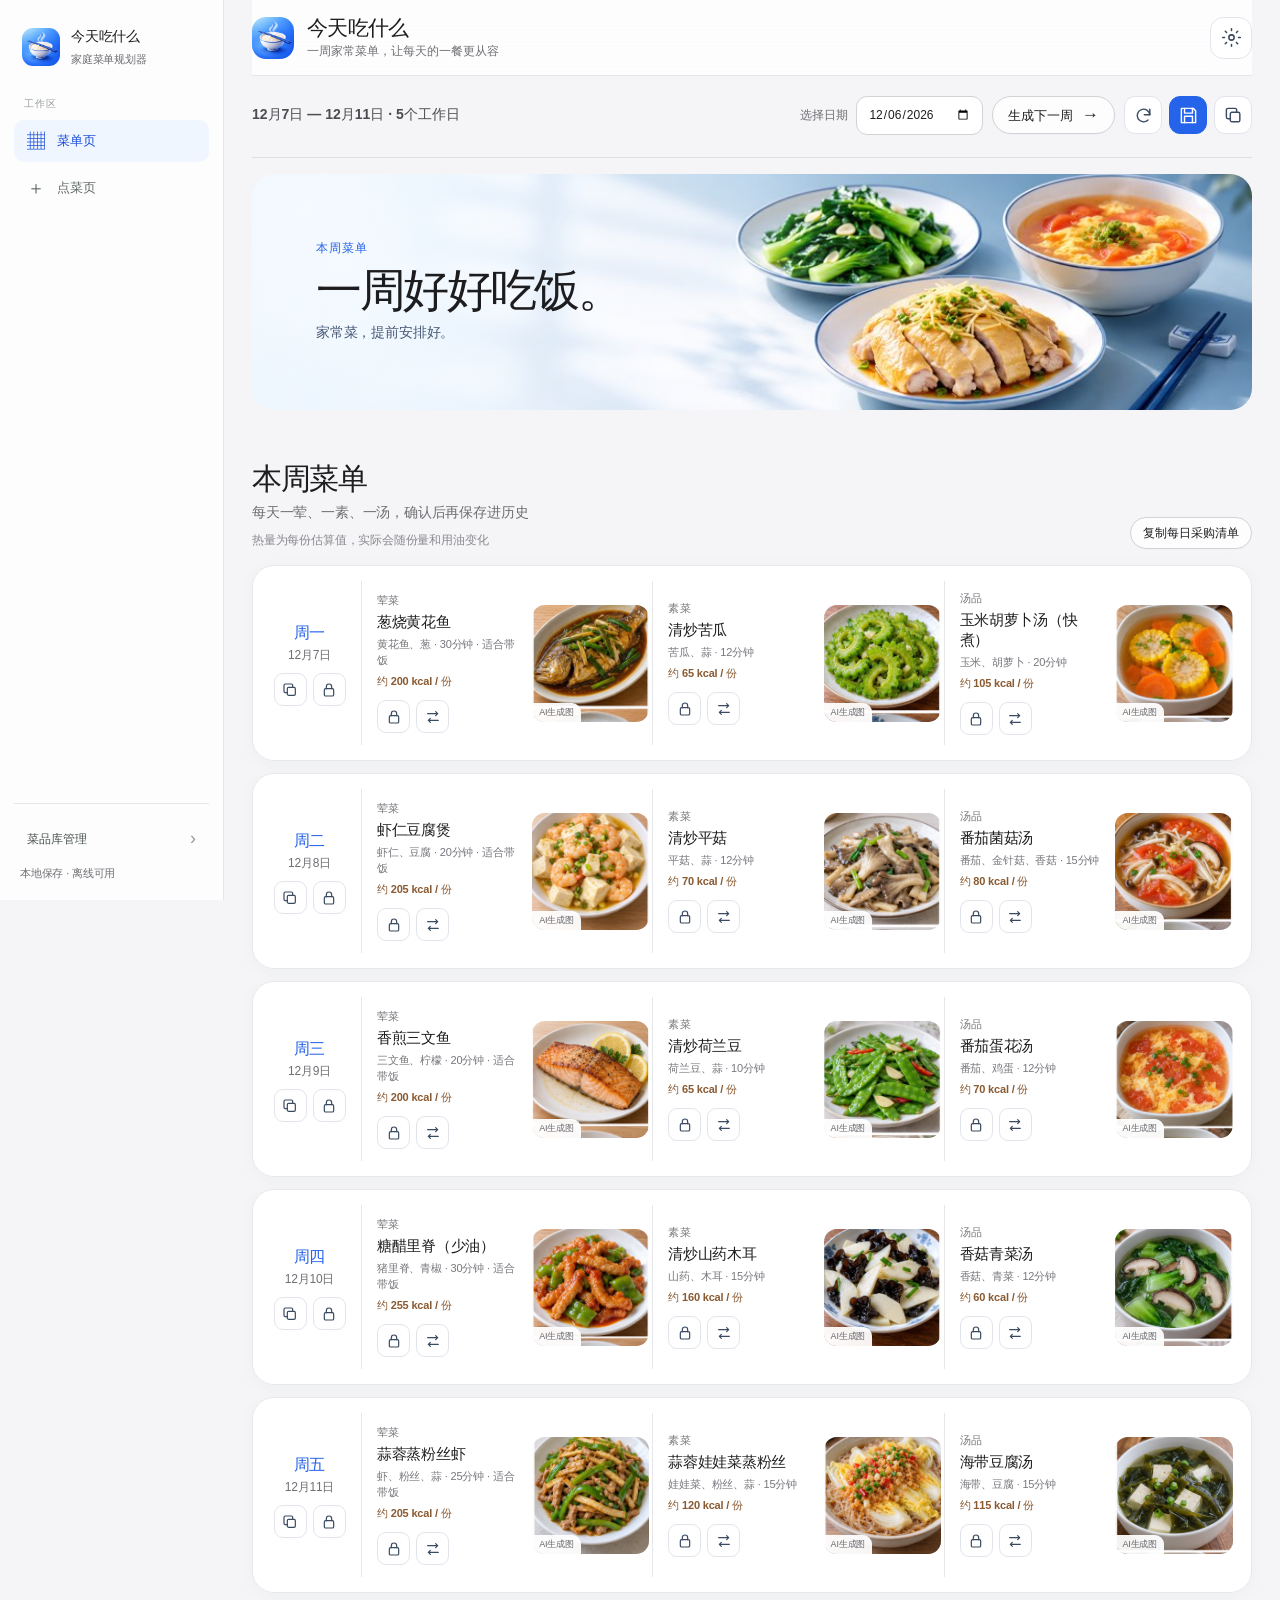
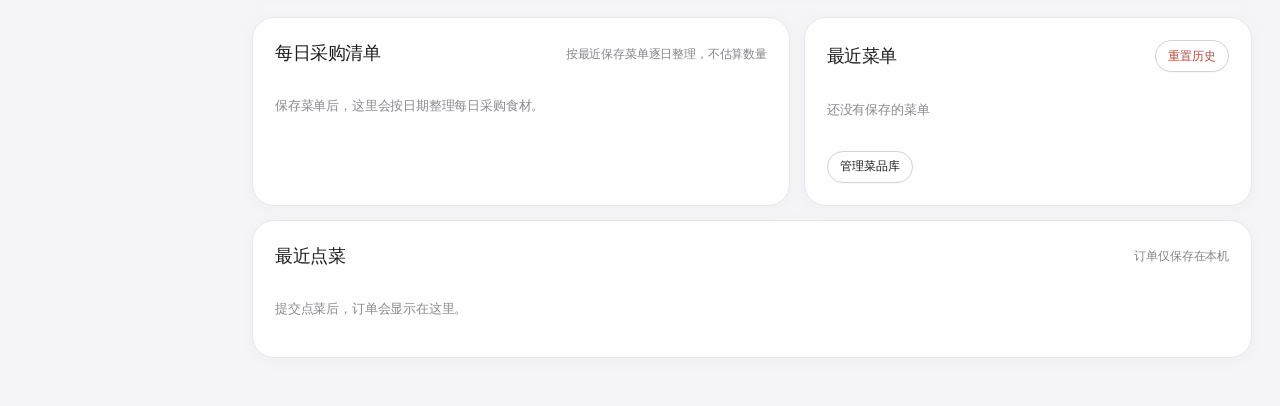
==== commit c53643c3: "Prefer cloud data for all synchronization conflicts" ====
--- a/index.html
+++ b/index.html
@@ -105,7 +105,7 @@
 @media(hover:hover) and (pointer:fine){.order-dish{position:relative;z-index:0;transform-origin:center;transition:transform .24s cubic-bezier(.2,.8,.2,1),border-color .2s ease,box-shadow .24s ease,background .2s ease}.order-dish:hover,.order-dish:focus-within{z-index:2;transform:translateY(-4px) scale(1.018);border-color:#60a5fa;background:linear-gradient(110deg,#fff,#f8fbff);box-shadow:0 12px 28px rgba(37,99,235,.16),0 2px 6px rgba(15,23,42,.05)}.order-dish-photo{transition:transform .28s cubic-bezier(.2,.8,.2,1),box-shadow .24s ease}.order-dish:hover .order-dish-photo,.order-dish:focus-within .order-dish-photo{transform:scale(1.055);box-shadow:0 4px 12px rgba(37,99,235,.14)}.order-dish:hover .qty-control button:not(:disabled){border-color:#bfdbfe;background:#eff6ff}}
 @media(prefers-reduced-motion:reduce){.order-dish:hover,.order-dish:focus-within{transform:none!important}.order-dish-photo,.order-dish:hover .order-dish-photo,.order-dish:focus-within .order-dish-photo{transition:none!important;transform:none!important;box-shadow:none!important}}
 
-.sync-backdrop,.sync-conflict-backdrop{position:fixed;inset:0;z-index:80;background:rgba(18,34,54,.32);backdrop-filter:blur(12px);display:grid;place-items:center;padding:20px;animation:fadeIn .18s ease both}.sync-backdrop[hidden],.sync-conflict-backdrop[hidden]{display:none}.sync-card{max-height:90vh;overflow-y:auto;overscroll-behavior:contain;width:min(100%,480px);padding:26px;border:1px solid rgba(17,46,76,.1);border-radius:24px;background:rgba(255,255,255,.96);box-shadow:0 24px 80px rgba(18,50,80,.2);animation:liftIn .24s cubic-bezier(.2,.8,.2,1) both}.sync-head{display:flex;align-items:center;justify-content:space-between}.sync-head h2,.sync-card h2{margin:3px 0 0;font-size:24px;letter-spacing:-.04em}.eyebrow{margin:0;color:var(--blue-600,#3975b9);font-size:10px;font-weight:700;letter-spacing:.12em}.sync-explain,.sync-card>p:not(.eyebrow){color:var(--muted,#687684);font-size:14px;line-height:1.65}.sync-status{margin:18px 0;padding:12px 14px;border-radius:14px;background:#f2f7fb;color:#38536d;font-size:13px}.sync-config-note{padding:12px;border-radius:12px;background:#fff6e8;color:#805b22;font-size:13px;line-height:1.6}.field-label{display:block;margin:16px 0 7px;font-size:12px;color:var(--muted,#687684)}.sync-form-row{display:flex;gap:8px}.sync-form-row .input{min-width:0;flex:1}.sync-account{display:flex;justify-content:space-between;gap:12px;padding:14px 0;color:var(--muted,#687684);font-size:13px}.sync-account strong{color:var(--ink,#182b3b);font-weight:600}.sync-actions{display:flex;gap:10px;justify-content:flex-end;margin-top:14px}@keyframes fadeIn{from{opacity:0}to{opacity:1}}@keyframes liftIn{from{opacity:0;transform:translateY(8px) scale(.985)}to{opacity:1;transform:none}}@media(max-width:640px){.sync-card{padding:20px;border-radius:20px}.sync-actions{flex-direction:column}.sync-actions .btn{width:100%}.sync-form-row{align-items:stretch}.sync-form-row .btn{white-space:nowrap}}
+.sync-backdrop{position:fixed;inset:0;z-index:80;background:rgba(18,34,54,.32);backdrop-filter:blur(12px);display:grid;place-items:center;padding:20px;animation:fadeIn .18s ease both}.sync-backdrop[hidden]{display:none}.sync-card{max-height:90vh;overflow-y:auto;overscroll-behavior:contain;width:min(100%,480px);padding:26px;border:1px solid rgba(17,46,76,.1);border-radius:24px;background:rgba(255,255,255,.96);box-shadow:0 24px 80px rgba(18,50,80,.2);animation:liftIn .24s cubic-bezier(.2,.8,.2,1) both}.sync-head{display:flex;align-items:center;justify-content:space-between}.sync-head h2,.sync-card h2{margin:3px 0 0;font-size:24px;letter-spacing:-.04em}.eyebrow{margin:0;color:var(--blue-600,#3975b9);font-size:10px;font-weight:700;letter-spacing:.12em}.sync-explain,.sync-card>p:not(.eyebrow){color:var(--muted,#687684);font-size:14px;line-height:1.65}.sync-status{margin:18px 0;padding:12px 14px;border-radius:14px;background:#f2f7fb;color:#38536d;font-size:13px}.sync-config-note{padding:12px;border-radius:12px;background:#fff6e8;color:#805b22;font-size:13px;line-height:1.6}.field-label{display:block;margin:16px 0 7px;font-size:12px;color:var(--muted,#687684)}.sync-form-row{display:flex;gap:8px}.sync-form-row .input{min-width:0;flex:1}.sync-account{display:flex;justify-content:space-between;gap:12px;padding:14px 0;color:var(--muted,#687684);font-size:13px}.sync-account strong{color:var(--ink,#182b3b);font-weight:600}.sync-actions{display:flex;gap:10px;justify-content:flex-end;margin-top:14px}@keyframes fadeIn{from{opacity:0}to{opacity:1}}@keyframes liftIn{from{opacity:0;transform:translateY(8px) scale(.985)}to{opacity:1;transform:none}}@media(max-width:640px){.sync-card{padding:20px;border-radius:20px}.sync-actions{flex-direction:column}.sync-actions .btn{width:100%}.sync-form-row{align-items:stretch}.sync-form-row .btn{white-space:nowrap}}
 
 
 .order-subcategory-heading{padding-top:18px}.order-subfilters{display:grid;gap:4px}.order-category-sidebar .sub-filter{justify-content:space-between;width:100%;padding:8px 10px;border:0;border-radius:9px;background:transparent;color:#687384;font-size:11px;text-align:left}.order-category-sidebar .sub-filter.active{background:#f0f5ff;color:#315fbe;font-weight:600}.order-category-sidebar .sub-filter span{background:#f0f2f5;color:#87919c}
@@ -362,7 +362,7 @@
 </div>
 </div>
 <nav class="mobile-nav" aria-label="页面导航"><button data-view="menu"><span>▦</span>菜单</button><button data-view="order"><span>＋</span>点菜</button></nav>
-<div class="sync-backdrop" id="syncModal" hidden><section class="sync-card" role="dialog" aria-modal="true" aria-labelledby="syncTitle"><div class="sync-head"><div><p class="eyebrow">PRIVATE CLOUD</p><h2 id="syncTitle">多设备同步</h2></div><button class="btn small" id="syncClose">关闭</button></div><p class="sync-explain">使用同一个邮箱在不同设备登录，菜单、偏好和点菜订单会同步。数据仅对当前账号开放。</p><div class="sync-status" id="syncStatus">正在检查同步状态…</div><p class="sync-config-note" id="syncConfigNotice" hidden>尚未配置 Supabase。按 README 中的“多设备同步配置”创建项目、运行 supabase.sql，并填入项目 URL 和 anon key 后重新部署。</p><div id="syncSignedOut"><label class="field-label" for="syncEmail">登录邮箱</label><div class="sync-form-row"><input class="input" id="syncEmail" type="email" autocomplete="email" placeholder="name@example.com"><button class="btn primary" id="requestSyncCode">发送验证码</button></div><div id="syncCodePanel" hidden><label class="field-label" for="syncCode">邮件验证码</label><div class="sync-form-row"><input class="input" id="syncCode" inputmode="numeric" autocomplete="one-time-code" placeholder="输入邮件中的验证码"><button class="btn primary" id="verifySyncCode">登录并同步</button></div></div></div><div id="syncSignedIn" hidden><div class="sync-account"><span>已登录</span><strong id="syncAccountLabel"></strong></div><div class="sync-actions"><button class="btn primary" id="syncNowButton">立即同步</button><button class="btn" id="syncSignOut">退出登录</button></div></div></section></div><div class="sync-conflict-backdrop" id="syncConflict" hidden><section class="sync-card" role="alertdialog" aria-modal="true" aria-labelledby="syncConflictTitle"><p class="eyebrow">SYNC CHOICE</p><h2 id="syncConflictTitle">选择要保留的数据</h2><p id="syncConflictText">云端和此设备都有数据。选择一个版本继续；覆盖前会在此设备保留本地备份。</p><div class="sync-actions"><button class="btn" id="useCloudState">使用云端数据</button><button class="btn primary" id="keepLocalState">使用此设备数据</button></div></section></div><div class="modal-backdrop" id="modal"><section class="modal"><div class="modal-head"><h2 id="modalTitle">菜品库</h2><button class="btn small" id="closeModal">关闭</button></div><div id="modalContent"></div></section></div><div class="confirm-backdrop" id="orderDeleteConfirm" hidden><section class="confirm-card" role="alertdialog" aria-modal="true" aria-labelledby="deleteOrderTitle"><span class="confirm-mark">!</span><h2 id="deleteOrderTitle">删除这张订单？</h2><p>订单和其中的菜品明细会从本机记录中移除，无法恢复。</p><div class="confirm-actions"><button class="btn" id="cancelOrderDelete">保留订单</button><button class="btn danger" id="confirmOrderDelete">删除订单</button></div></section></div><div class="toast" id="toast"></div>
+<div class="sync-backdrop" id="syncModal" hidden><section class="sync-card" role="dialog" aria-modal="true" aria-labelledby="syncTitle"><div class="sync-head"><div><p class="eyebrow">PRIVATE CLOUD</p><h2 id="syncTitle">多设备同步</h2></div><button class="btn small" id="syncClose">关闭</button></div><p class="sync-explain">使用同一个邮箱在不同设备登录，菜单、偏好和点菜订单会同步。数据仅对当前账号开放。</p><div class="sync-status" id="syncStatus">正在检查同步状态…</div><p class="sync-config-note" id="syncConfigNotice" hidden>尚未配置 Supabase。按 README 中的“多设备同步配置”创建项目、运行 supabase.sql，并填入项目 URL 和 anon key 后重新部署。</p><div id="syncSignedOut"><label class="field-label" for="syncEmail">登录邮箱</label><div class="sync-form-row"><input class="input" id="syncEmail" type="email" autocomplete="email" placeholder="name@example.com"><button class="btn primary" id="requestSyncCode">发送验证码</button></div><div id="syncCodePanel" hidden><label class="field-label" for="syncCode">邮件验证码</label><div class="sync-form-row"><input class="input" id="syncCode" inputmode="numeric" autocomplete="one-time-code" placeholder="输入邮件中的验证码"><button class="btn primary" id="verifySyncCode">登录并同步</button></div></div></div><div id="syncSignedIn" hidden><div class="sync-account"><span>已登录</span><strong id="syncAccountLabel"></strong></div><div class="sync-actions"><button class="btn primary" id="syncNowButton">立即同步</button><button class="btn" id="syncSignOut">退出登录</button></div></div></section></div><div class="modal-backdrop" id="modal"><section class="modal"><div class="modal-head"><h2 id="modalTitle">菜品库</h2><button class="btn small" id="closeModal">关闭</button></div><div id="modalContent"></div></section></div><div class="confirm-backdrop" id="orderDeleteConfirm" hidden><section class="confirm-card" role="alertdialog" aria-modal="true" aria-labelledby="deleteOrderTitle"><span class="confirm-mark">!</span><h2 id="deleteOrderTitle">删除这张订单？</h2><p>订单和其中的菜品明细会从本机记录中移除，无法恢复。</p><div class="confirm-actions"><button class="btn" id="cancelOrderDelete">保留订单</button><button class="btn danger" id="confirmOrderDelete">删除订单</button></div></section></div><div class="toast" id="toast"></div>
 <script src="assets/vendor/qrcode-1.4.4.js"></script>
 <script>
 (()=>{'use strict';
@@ -405,7 +405,7 @@
 function migrateStateData(x){const canonical=Number(x.schemaVersion)>=STORAGE_SCHEMA,confirmedByDate=migrateConfirmed(x.confirmed);const historyByDate=new Map();if(Array.isArray(x.history))for(const h of x.history){if(!h||typeof h!=='object'||!validDateKey(h.date))continue;const day=cleanDayRecord(h.day?{...h.day,date:h.date}:h);if(day&&day.meat&&day.vegetable&&day.soup){const prior=confirmedByDate.get(day.date),historySavedAt=typeof h.savedAt==='string'?h.savedAt:new Date(0).toISOString();if(!prior||(!canonical&&(!h.savedAt||historySavedAt>=prior.savedAt)))confirmedByDate.set(day.date,{date:day.date,day,savedAt:historySavedAt,batchId:prior?.batchId||'legacy-'+day.date,saveOrder:prior?.saveOrder||Number(h.saveOrder)||0});historyByDate.set(day.date,{date:day.date,combo:comboKey(day),day:{meat:day.meat,vegetable:day.vegetable,soup:day.soup},savedAt:h.savedAt||''})}else if(typeof h.combo==='string'&&h.combo.split('|').length===3)historyByDate.set(h.date,{date:h.date,combo:h.combo,day:null,savedAt:h.savedAt||''})}for(const r of confirmedByDate.values())historyByDate.set(r.date,{date:r.date,combo:comboKey(r.day),day:{meat:r.day.meat,vegetable:r.day.vegetable,soup:r.day.soup},savedAt:r.savedAt});let current=null;if(x.current&&typeof x.current==='object'&&Array.isArray(x.current.days)){const days=x.current.days.map(cleanDayRecord);if(days.every(Boolean)&&new Set(days.map(d=>d.date)).size===days.length)current={...x.current,days}}if(x.current&&!current)startupNotice=startupNotice||'发现无法识别的旧预览菜单；原始数据已备份，已恢复到可正常使用的预览。';const confirmed=[...confirmedByDate.values()].sort((a,b)=>a.date.localeCompare(b.date));const history=[...historyByDate.values()].sort((a,b)=>b.date.localeCompare(a.date)).slice(0,80);const menuCache={};if(x.menuCache&&typeof x.menuCache==='object'&&!Array.isArray(x.menuCache)){for(const [key,value] of Object.entries(x.menuCache).slice(-12)){if(!validDateKey(key)||new Date(key+'T00:00:00').getDay()!==1||!value||!Array.isArray(value.days)||![5,20].includes(value.days.length))continue;const days=value.days.map(cleanDayRecord);if(days.every(Boolean)&&days[0]?.date===key&&new Set(days.map(d=>d.date)).size===days.length)menuCache[key]={...value,days}}}if(current?.days?.length)menuCache[current.days[0].date]=current;const orders=Array.isArray(x.orders)?x.orders.filter(o=>o&&typeof o.id==='string'&&Array.isArray(o.items)&&typeof o.createdAt==='string').slice(-50).map(o=>({id:o.id,createdAt:o.createdAt,requestedDate:typeof o.requestedDate==='string'?o.requestedDate:'',note:typeof o.note==='string'?o.note.slice(0,200):'',items:o.items.filter(i=>i&&typeof i.dishId==='string'&&Number.isInteger(i.quantity)&&i.quantity>0&&i.quantity<=20).map(i=>({dishId:i.dishId,quantity:i.quantity}))})):[];return{schemaVersion:STORAGE_SCHEMA,dishes:normalizeDishes(Array.isArray(x.dishes)&&x.dishes.length?x.dishes:makeSeed()),history,current,confirmed,menuCache,orders,activeView:x.activeView==='order'?'order':'menu'}}
 function loadState(){let raw;try{raw=localStorage.getItem(KEY)}catch(e){storageWritable=false;startupNotice='浏览器不允许读取本地存储；页面使用临时数据，无法保存。';return{schemaVersion:STORAGE_SCHEMA,dishes:makeSeed(),history:[],current:null,confirmed:[]}}if(!raw)return{schemaVersion:STORAGE_SCHEMA,dishes:makeSeed(),history:[],current:null,confirmed:[]};let parsed;try{parsed=JSON.parse(raw)}catch(e){if(!backupRawState(raw))return{schemaVersion:STORAGE_SCHEMA,dishes:makeSeed(),history:[],current:null,confirmed:[]};storageWritable=false;startupNotice='本地数据格式损坏；原始内容已备份，当前页面不会覆盖它。';return{schemaVersion:STORAGE_SCHEMA,dishes:makeSeed(),history:[],current:null,confirmed:[]}}if(!parsed||typeof parsed!=='object'||Array.isArray(parsed)){backupRawState(raw);storageWritable=false;startupNotice='本地数据结构无法识别；原始内容已备份，当前页面不会覆盖它。';return{schemaVersion:STORAGE_SCHEMA,dishes:makeSeed(),history:[],current:null,confirmed:[]}}if(Number(parsed.schemaVersion||1)<STORAGE_SCHEMA&&!backupRawState(raw,'before-schema-3'))return{schemaVersion:STORAGE_SCHEMA,dishes:makeSeed(),history:[],current:null,confirmed:[]};return migrateStateData(parsed)}
 function persist({share=true}={}){if(!storageWritable)return false;try{state.schemaVersion=STORAGE_SCHEMA;const active=state.current||current;if(active?.days?.length){state.menuCache=state.menuCache&&typeof state.menuCache==='object'?state.menuCache:{};state.menuCache[active.days[0].date]=active;const keep=Object.keys(state.menuCache).sort().slice(-12);state.menuCache=Object.fromEntries(keep.map(k=>[k,state.menuCache[k]]))}localStorage.setItem(KEY,JSON.stringify(state));if(share&&cloudSyncEnabled&&!applyingCloudState)scheduleCloudSync();return true}catch(e){storageWritable=false;toast('浏览器存储空间不足，未覆盖原数据。请先导出数据或释放存储空间。');return false}}
-const rawStoredAtStartup=(()=>{try{return localStorage.getItem(KEY)}catch(e){return null}})();const hadStoredDataAtStartup=!!rawStoredAtStartup;let state=loadState();state.orders=Array.isArray(state.orders)?state.orders:[];state.menuCache=state.menuCache&&typeof state.menuCache==='object'?state.menuCache:{};let activeView=location.hash==='#order'?'order':(state.activeView==='order'?'order':'menu');let orderCategory='';let orderSubcategory='';let orderSubpage='catalog';let orderQuantities=new Map();let orderEditTargetId="";let pendingOrderDeleteId='';let datePickerValue=localISO(today),lastOpenedDay=datePickerValue;let selectedStart=localISO(weekStart);let current=state.menuCache?.[selectedStart]||((state.current?.days?.[0]?.date===selectedStart)?state.current:null);state.current=current;let activeType='meat';let editingId=null;let viewMode='week';
+let state=loadState();state.orders=Array.isArray(state.orders)?state.orders:[];state.menuCache=state.menuCache&&typeof state.menuCache==='object'?state.menuCache:{};let activeView=location.hash==='#order'?'order':(state.activeView==='order'?'order':'menu');let orderCategory='';let orderSubcategory='';let orderSubpage='catalog';let orderQuantities=new Map();let orderEditTargetId="";let pendingOrderDeleteId='';let datePickerValue=localISO(today),lastOpenedDay=datePickerValue;let selectedStart=localISO(weekStart);let current=state.menuCache?.[selectedStart]||((state.current?.days?.[0]?.date===selectedStart)?state.current:null);state.current=current;let activeType='meat';let editingId=null;let viewMode='week';
 const allDishes=()=>state.dishes;
 function localISO(d){return `${d.getFullYear()}-${String(d.getMonth()+1).padStart(2,'0')}-${String(d.getDate()).padStart(2,'0')}`}
 function workWeekOf(date){const d=new Date(date+'T00:00:00');if(d.getDay()===6)d.setDate(d.getDate()+2);else if(d.getDay()===0)d.setDate(d.getDate()+1);return mondayOf(localISO(d))}
@@ -513,7 +513,7 @@
 const CLOUD_SESSION_KEY='mealplanner_supabase_session_v1';
 const CLOUD_VERSION_KEY='mealplanner_supabase_version_v1';
 let cloudSession=null;try{cloudSession=JSON.parse(localStorage.getItem(CLOUD_SESSION_KEY)||'null')}catch(e){cloudSession=null}
-let cloudSyncEnabled=false,applyingCloudState=false,cloudDirty=false,cloudSyncBusy=false,cloudRevision=0,cloudTimer=null,pendingCloudChoice=null,pendingSyncEmail='';
+let cloudSyncEnabled=false,applyingCloudState=false,cloudDirty=false,cloudSyncBusy=false,cloudRevision=0,cloudTimer=null,pendingSyncEmail='';
 function syncConfigured(){return /^https:\/\//.test(SUPABASE_URL)&&!SUPABASE_URL.includes('__')&&SUPABASE_ANON_KEY.length>20&&!SUPABASE_ANON_KEY.includes('__')}
 function setSyncStatus(message){const el=document.getElementById('syncStatus');if(el)el.textContent=message}
 function renderSyncPanel({preserveStatus=false}={}){const configured=syncConfigured(),signed=!!cloudSession?.access_token;document.getElementById('syncConfigNotice').hidden=configured;document.getElementById('syncSignedOut').hidden=!configured||signed;document.getElementById('syncSignedIn').hidden=!configured||!signed;document.getElementById('syncAccountLabel').textContent=cloudSession?.user?.email||'';if(preserveStatus)return;if(!configured)setSyncStatus('本机菜单仍正常保存；云端同步尚未配置。');else if(signed)setSyncStatus('已连接账号。页面会自动同步，也可手动立即同步。');else setSyncStatus('输入家庭共用邮箱，使用邮件验证码登录。')}
@@ -529,10 +529,8 @@
 function sameCloudVersion(a,b){return !!a&&!!b&&Date.parse(a)===Date.parse(b)}
 function scheduleCloudSync(){cloudDirty=true;cloudRevision++;clearTimeout(cloudTimer);cloudTimer=setTimeout(()=>syncNow(true),1400)}
 function snapshotAppState(){return JSON.parse(JSON.stringify(state))}
-function localHasUserData(){return !!((state.confirmedMenus||[]).length||(state.history||[]).length||(state.orders||[]).length||(state.dishes||[]).some(d=>d.custom||d.favorite||d.excluded||d.enabled===false))}
 async function readCloudRow(session){const uid=session.user?.id;if(!uid)throw new Error('账号信息不完整');const rows=await cloudRequest('/rest/v1/planner_state?select=app_state,updated_at&user_id=eq.'+encodeURIComponent(uid),{method:'GET'},session.access_token);return Array.isArray(rows)&&rows.length?rows[0]:null}
 async function writeCloudRow(session,expectedVersion){const result=await cloudRequest('/rest/v1/rpc/sync_app_state',{method:'POST',body:JSON.stringify({p_expected_updated_at:expectedVersion,p_state:snapshotAppState()})},session.access_token);const version=result?.updated_at;if(!version)throw new Error('同步响应缺少版本时间');return version}
-function showSyncConflict(row){pendingCloudChoice={row,version:row?.updated_at||null};document.getElementById('useCloudState').hidden=!row;document.getElementById('syncConflictText').textContent=row?'云端和此设备都有数据。选择一个版本继续；覆盖前会在此设备保留本地备份。':'云端记录暂时不可用，但此设备有未同步内容。可以先保留此设备数据。';document.getElementById('syncConflict').hidden=false}
 function backupLocalBeforeCloudReplace(){try{const key=KEY+'_pre_cloud_'+new Date().toISOString().replace(/[:.]/g,'-');localStorage.setItem(key,localStorage.getItem(KEY)||JSON.stringify(state));const backups=Object.keys(localStorage).filter(k=>k.startsWith(KEY+'_pre_cloud_')).sort();backups.slice(0,Math.max(0,backups.length-5)).forEach(k=>localStorage.removeItem(k))}catch(e){throw new Error('无法为本机数据建立安全备份，已取消替换')}}
 function applyCloudState(payload,version){
   const staged=validateImportedPayload(payload);
@@ -558,18 +556,16 @@
     applyingCloudState=false;
   }
 }
-function clearSyncConflict(){
-  pendingCloudChoice=null;
-  document.getElementById('syncConflict').hidden=true;
-}
-function useLatestFamilyState(remote){
+function useLatestCloudState(remote){
   const hadPendingChanges=cloudDirty;
   applyCloudState(remote.app_state,remote.updated_at);
-  clearSyncConflict();
-  setSyncStatus(hadPendingChanges?'已自动同步家庭菜单，未上传的本机修改已备份。':'已更新为家庭最新数据。');
-  if(hadPendingChanges)toast('已同步家庭最新数据，未上传的本机修改已备份。');
-}
-async function syncNow(fromDebounce=false){
+  const status=hadPendingChanges
+    ? '已载入云端最新数据，未上传的本机修改已备份。'
+    : '已载入云端最新数据。';
+  setSyncStatus(status);
+  if(hadPendingChanges)toast(status);
+}
+async function syncNow(fromDebounce=false,{preferCloud=false}={}){
   if(!syncConfigured()||!cloudSession?.access_token)return;
   if(cloudSyncBusy){
     if(cloudDirty){clearTimeout(cloudTimer);cloudTimer=setTimeout(()=>syncNow(true),900)}
@@ -583,26 +579,15 @@
     const remote=await readCloudRow(session);
     if(!cloudSyncEnabled||cloudSession?.user?.id!==userId)return;
     const known=currentCloudVersion();
-    if(activeFamily&&remote&&!sameCloudVersion(remote.updated_at,known)){
-      useLatestFamilyState(remote);
+    if(remote&&(preferCloud||!sameCloudVersion(remote.updated_at,known))){
+      useLatestCloudState(remote);
     }else if(!remote){
-      if(known){showSyncConflict(null);setSyncStatus('云端记录不存在，已保留本机数据。');return}
+      if(known){setSyncStatus('云端记录不存在，已保留本机数据。');return}
       const version=await writeCloudRow(session,null);
       if(!cloudSyncEnabled||cloudSession?.user?.id!==userId)return;
       saveCloudVersion(version);
       if(cloudRevision===revisionAtStart)cloudDirty=false;
       setSyncStatus('本机数据已同步到云端。');
-    }else if(!known){
-      if(!hadStoredDataAtStartup&&!localHasUserData()){
-        applyCloudState(remote.app_state,remote.updated_at);
-        setSyncStatus('已载入云端菜单和点菜数据。');
-      }else{
-        showSyncConflict(remote);
-        setSyncStatus('检测到本机与云端均有数据，请选择保留版本。');
-      }
-    }else if(!sameCloudVersion(remote.updated_at,known)){
-      if(cloudDirty){showSyncConflict(remote);setSyncStatus('两台设备都修改了数据，请选择保留版本。')}
-      else{applyCloudState(remote.app_state,remote.updated_at);setSyncStatus('已更新为其他设备的最新数据。')}
     }else if(cloudDirty){
       const version=await writeCloudRow(session,known);
       if(!cloudSyncEnabled||cloudSession?.user?.id!==userId)return;
@@ -619,8 +604,8 @@
       try{
         const latest=await readCloudRow(await ensureCloudSession());
         if(!cloudSyncEnabled||cloudSession?.user?.id!==userId)return;
-        if(activeFamily&&latest)useLatestFamilyState(latest);
-        else{showSyncConflict(latest);setSyncStatus('检测到其他设备刚刚保存了数据，请选择保留版本。')}
+        if(latest)useLatestCloudState(latest);
+        else setSyncStatus('暂时无法读取云端记录，已保留本机数据。');
       }catch(inner){setSyncStatus('同步未完成，本机内容已保留：'+(inner.message||'请稍后重试'))}
     }else{
       setSyncStatus('云端同步失败，本机保存不受影响：'+(e.message||'请检查网络或配置'));
@@ -632,11 +617,9 @@
   }
 }
 async function requestCloudCode(){if(!syncConfigured()){renderSyncPanel();return}const email=document.getElementById('syncEmail').value.trim();if(!email){setSyncStatus('请先输入邮箱地址。');return}try{setSyncStatus('正在发送验证码…');await cloudRequest('/auth/v1/otp',{method:'POST',body:JSON.stringify({email,create_user:true})},SUPABASE_ANON_KEY);pendingSyncEmail=email;document.getElementById('syncCodePanel').hidden=false;setSyncStatus('验证码已发送，请查收邮件。')}catch(e){setSyncStatus('发送失败：'+e.message)}}
-async function verifyCloudCode(){const token=document.getElementById('syncCode').value.trim();if(!pendingSyncEmail||!token){setSyncStatus('请输入邮件验证码。');return}try{setSyncStatus('正在验证并登录…');const session=await cloudRequest('/auth/v1/verify',{method:'POST',body:JSON.stringify({email:pendingSyncEmail,token,type:'email'})},SUPABASE_ANON_KEY);session.expires_at=Math.floor(Date.now()/1000)+(session.expires_in||3600);saveCloudSession(session);cloudSyncEnabled=true;cloudDirty=false;await syncNow();renderSyncPanel()}catch(e){setSyncStatus('登录失败：'+e.message)}}
 function signOutCloud(){saveCloudSession(null);cloudSyncEnabled=false;cloudDirty=false;clearTimeout(cloudTimer);setSyncStatus('已退出云端账号，本机数据仍保留。')}
-function initializeCloudSync(){if(!syncConfigured()){renderSyncPanel();return}if(cloudSession?.refresh_token){cloudSyncEnabled=true;try{if(rawStoredAtStartup&&localStorage.getItem(KEY)!==rawStoredAtStartup){cloudDirty=true;cloudRevision++}}catch(e){}syncNow();setInterval(()=>{if(document.visibilityState==='visible')syncNow()},45000);document.addEventListener('visibilitychange',()=>{if(document.visibilityState==='visible')syncNow()});window.addEventListener('online',()=>syncNow())}else renderSyncPanel()}
 const settingsToggle=document.getElementById('settingsToggle'),settingsPanel=document.getElementById('settingsPanel');function closeSettings(){settingsPanel.hidden=true;settingsToggle.setAttribute('aria-expanded','false')}settingsToggle.onclick=e=>{e.stopPropagation();settingsPanel.hidden=!settingsPanel.hidden;settingsToggle.setAttribute('aria-expanded',String(!settingsPanel.hidden))};document.addEventListener('click',e=>{if(!e.target.closest('.settings-wrap'))closeSettings()});document.addEventListener('keydown',e=>{if(e.key==='Escape')closeSettings()});settingsPanel.querySelectorAll('button').forEach(button=>button.addEventListener('click',closeSettings));function refreshDeviceDate(){const now=localISO(new Date());if(now!==lastOpenedDay){lastOpenedDay=now;selectMenuWeek(now)}}window.addEventListener('pageshow',refreshDeviceDate);document.addEventListener('visibilitychange',()=>{if(document.visibilityState==='visible')refreshDeviceDate()});
-document.getElementById('syncOpen').onclick=openSyncPanel;document.getElementById('syncClose').onclick=closeSyncPanel;document.getElementById('syncModal').addEventListener('click',e=>{if(e.target.id==='syncModal')closeSyncPanel()});document.getElementById('requestSyncCode').onclick=requestCloudCode;document.getElementById('verifySyncCode').onclick=verifyCloudCode;document.getElementById('syncNowButton').onclick=()=>syncNow();document.getElementById('syncSignOut').onclick=signOutCloud;document.getElementById('useCloudState').onclick=()=>{if(!pendingCloudChoice?.row)return;try{applyCloudState(pendingCloudChoice.row.app_state,pendingCloudChoice.version);clearSyncConflict();setSyncStatus('已使用云端数据。')}catch(e){setSyncStatus(e.message)}};document.getElementById('keepLocalState').onclick=async()=>{try{const version=await writeCloudRow(cloudSession,pendingCloudChoice?.version||null);saveCloudVersion(version);cloudDirty=false;clearSyncConflict();setSyncStatus('此设备数据已覆盖云端并完成同步。')}catch(e){setSyncStatus('写入失败，本机数据仍保留：'+e.message)}};
+document.getElementById('syncOpen').onclick=openSyncPanel;document.getElementById('syncClose').onclick=closeSyncPanel;document.getElementById('syncModal').addEventListener('click',e=>{if(e.target.id==='syncModal')closeSyncPanel()});document.getElementById('requestSyncCode').onclick=requestCloudCode;document.getElementById('syncNowButton').onclick=()=>syncNow();document.getElementById('syncSignOut').onclick=signOutCloud;
 removeCucumberFromCurrent();
 persist();
 render();
@@ -657,11 +640,11 @@
 scheduleCloudSync=function(){try{localStorage.setItem(familyDirtyKey(),'1')}catch(e){}originalSchedule();};
 function clearPendingCloudWrite(){try{localStorage.removeItem(familyDirtyKey())}catch(e){}}
 const originalSync=syncNow;
-syncNow=async function(fromDebounce=false){
+syncNow=async function(fromDebounce=false,options){
   if(!cloudSyncEnabled){setSyncStatus('请先完成家庭或账号连接，再同步。');return;}
   const dirtyKey=familyDirtyKey();
-  await originalSync(fromDebounce);
-  if(dirtyKey===familyDirtyKey()&&!cloudDirty&&!pendingCloudChoice)clearPendingCloudWrite();
+  await originalSync(fromDebounce,options);
+  if(dirtyKey===familyDirtyKey()&&!cloudDirty)clearPendingCloudWrite();
 };
 
 let pendingInvite=new URLSearchParams(location.hash.slice(1)).get('invite')||'';
@@ -697,12 +680,13 @@
   window.addEventListener('pageshow',event=>{if(event.persisted)syncWhenVisible()});
   document.addEventListener('visibilitychange',syncWhenVisible);
 }
-fe('familyCreate').onclick=()=>familyAction(async()=>{if(cloudSyncBusy)throw Error('请等待当前同步完成');if(!confirm('将当前本机菜单复制到新家庭？原个人云端数据保持不变。'))return;backupLocalBeforeCloudReplace();cloudSyncEnabled=false;clearTimeout(cloudTimer);await identity();const existing=await loadFamily();if(existing)throw Error('当前身份已属于家庭，请重新打开同步面板');activeFamily=await familyRpc('family_create',{p_name:fe('familyName').value.trim()||'我们家',p_state:snapshotAppState()});saveCloudVersion(activeFamily.updated_at);cloudDirty=false;clearSyncConflict();clearPendingCloudWrite();cloudSyncEnabled=true;startFamilyPolling();await loadFamily();familyStatus('家庭已创建，可以邀请家人。');});
-fe('familyJoin').onclick=()=>familyAction(async()=>{if(cloudSyncBusy)throw Error('请等待当前同步完成');let value=fe('familyInviteInput').value.trim()||pendingInvite;try{if(value.includes('#'))value=new URLSearchParams(new URL(value).hash.slice(1)).get('invite')||'';}catch(e){throw Error('邀请链接无效');}if(!/^[a-f0-9]{64}$/i.test(value))throw Error('邀请链接格式不正确');if(!confirm('加入后载入家庭菜单。本机现有菜单会先备份，不会覆盖家庭。继续？'))return;backupLocalBeforeCloudReplace();cloudSyncEnabled=false;clearTimeout(cloudTimer);await identity();const joined=await familyRpc('family_join',{p_token:value});activeFamily=joined;applyCloudState(joined.app_state,joined.updated_at);clearSyncConflict();clearPendingCloudWrite();cloudSyncEnabled=true;pendingInvite='';fe('familyInviteInput').value='';startFamilyPolling();await loadFamily();familyStatus('已加入家庭并载入菜单。');});
+fe('familyCreate').onclick=()=>familyAction(async()=>{if(cloudSyncBusy)throw Error('请等待当前同步完成');if(!confirm('将当前本机菜单复制到新家庭？原个人云端数据保持不变。'))return;backupLocalBeforeCloudReplace();cloudSyncEnabled=false;clearTimeout(cloudTimer);await identity();const existing=await loadFamily();if(existing)throw Error('当前身份已属于家庭，请重新打开同步面板');activeFamily=await familyRpc('family_create',{p_name:fe('familyName').value.trim()||'我们家',p_state:snapshotAppState()});saveCloudVersion(activeFamily.updated_at);cloudDirty=false;clearPendingCloudWrite();cloudSyncEnabled=true;startFamilyPolling();await loadFamily();familyStatus('家庭已创建，可以邀请家人。');});
+fe('familyJoin').onclick=()=>familyAction(async()=>{if(cloudSyncBusy)throw Error('请等待当前同步完成');let value=fe('familyInviteInput').value.trim()||pendingInvite;try{if(value.includes('#'))value=new URLSearchParams(new URL(value).hash.slice(1)).get('invite')||'';}catch(e){throw Error('邀请链接无效');}if(!/^[a-f0-9]{64}$/i.test(value))throw Error('邀请链接格式不正确');if(!confirm('加入后载入家庭菜单。本机现有菜单会先备份，不会覆盖家庭。继续？'))return;backupLocalBeforeCloudReplace();cloudSyncEnabled=false;clearTimeout(cloudTimer);await identity();const joined=await familyRpc('family_join',{p_token:value});activeFamily=joined;applyCloudState(joined.app_state,joined.updated_at);clearPendingCloudWrite();cloudSyncEnabled=true;pendingInvite='';fe('familyInviteInput').value='';startFamilyPolling();await loadFamily();familyStatus('已加入家庭并载入菜单。');});
 fe('familyInvite').onclick=()=>familyAction(async()=>{if(location.protocol!=='https:')throw Error('请在正式 HTTPS 网站生成邀请');const invitation=await familyRpc('family_invite',{p_family_id:activeFamily.family_id});const url=new URL(location.href);url.hash='invite='+invitation.token;fe('familyInviteLink').value=url.href;fe('familyInviteLink').hidden=false;fe('familyQr').replaceChildren();if(typeof qrcode==='function'){const qr=qrcode(0,'M');qr.addData(url.href);qr.make();fe('familyQr').innerHTML=qr.createSvgTag({cellSize:4,margin:4,scalable:true});fe('familyQr').style.maxWidth='260px';}familyStatus('邀请有效至 '+new Date(invitation.expires_at).toLocaleTimeString()+'，仅可使用一次。仅发给家人。');});
 fe('familyRevoke').onclick=()=>familyAction(async()=>{await familyRpc('family_revoke_invites',{p_family_id:activeFamily.family_id});fe('familyQr').replaceChildren();fe('familyInviteLink').value='';fe('familyInviteLink').hidden=true;familyStatus('未使用的邀请已撤销。');});
 const oldSignOut=signOutCloud;signOutCloud=function(){if(cloudSession?.user?.is_anonymous&&!confirm('退出匿名身份后可能无法恢复，需要家人重新邀请。已导出数据备份吗？'))return;activeFamily=null;oldSignOut();familyRender();};fe('syncSignOut').onclick=signOutCloud;
-verifyCloudCode=async function(){const token=fe('syncCode').value.trim();if(!pendingSyncEmail||!token){setSyncStatus('请输入邮件验证码。');return;}try{cloudSyncEnabled=false;const session=await cloudRequest('/auth/v1/verify',{method:'POST',body:JSON.stringify({email:pendingSyncEmail,token,type:'email'})},SUPABASE_ANON_KEY);session.expires_at=Math.floor(Date.now()/1000)+(session.expires_in||3600);saveCloudSession(session);await loadFamily();cloudSyncEnabled=true;cloudDirty=false;await syncNow();startFamilyPolling();}catch(e){setSyncStatus('登录或家庭信息加载失败：'+e.message);}};fe('verifySyncCode').onclick=verifyCloudCode;
+async function verifyCloudCode(){const token=fe('syncCode').value.trim();if(!pendingSyncEmail||!token){setSyncStatus('请输入邮件验证码。');return;}try{cloudSyncEnabled=false;const session=await cloudRequest('/auth/v1/verify',{method:'POST',body:JSON.stringify({email:pendingSyncEmail,token,type:'email'})},SUPABASE_ANON_KEY);session.expires_at=Math.floor(Date.now()/1000)+(session.expires_in||3600);saveCloudSession(session);await loadFamily();cloudSyncEnabled=true;cloudDirty=false;await syncNow(false,{preferCloud:true});startFamilyPolling();}catch(e){setSyncStatus('登录或家庭信息加载失败：'+e.message);}}
+fe('verifySyncCode').onclick=verifyCloudCode;
 async function bootFamily(){familyRender();if(pendingInvite){fe('familyInviteInput').value=pendingInvite;openSyncPanel();familyStatus('收到邀请，请点击加入家庭。');return;}if(!cloudSession?.refresh_token)return;try{await loadFamily();cloudDirty=localStorage.getItem(familyDirtyKey())==='1';cloudSyncEnabled=true;await syncNow();startFamilyPolling();}catch(e){cloudSyncEnabled=false;familyStatus('暂时无法确认家庭信息，自动云同步已暂停，本机保存不受影响。请重新打开页面重试：'+e.message);}}
 bootFamily();
 
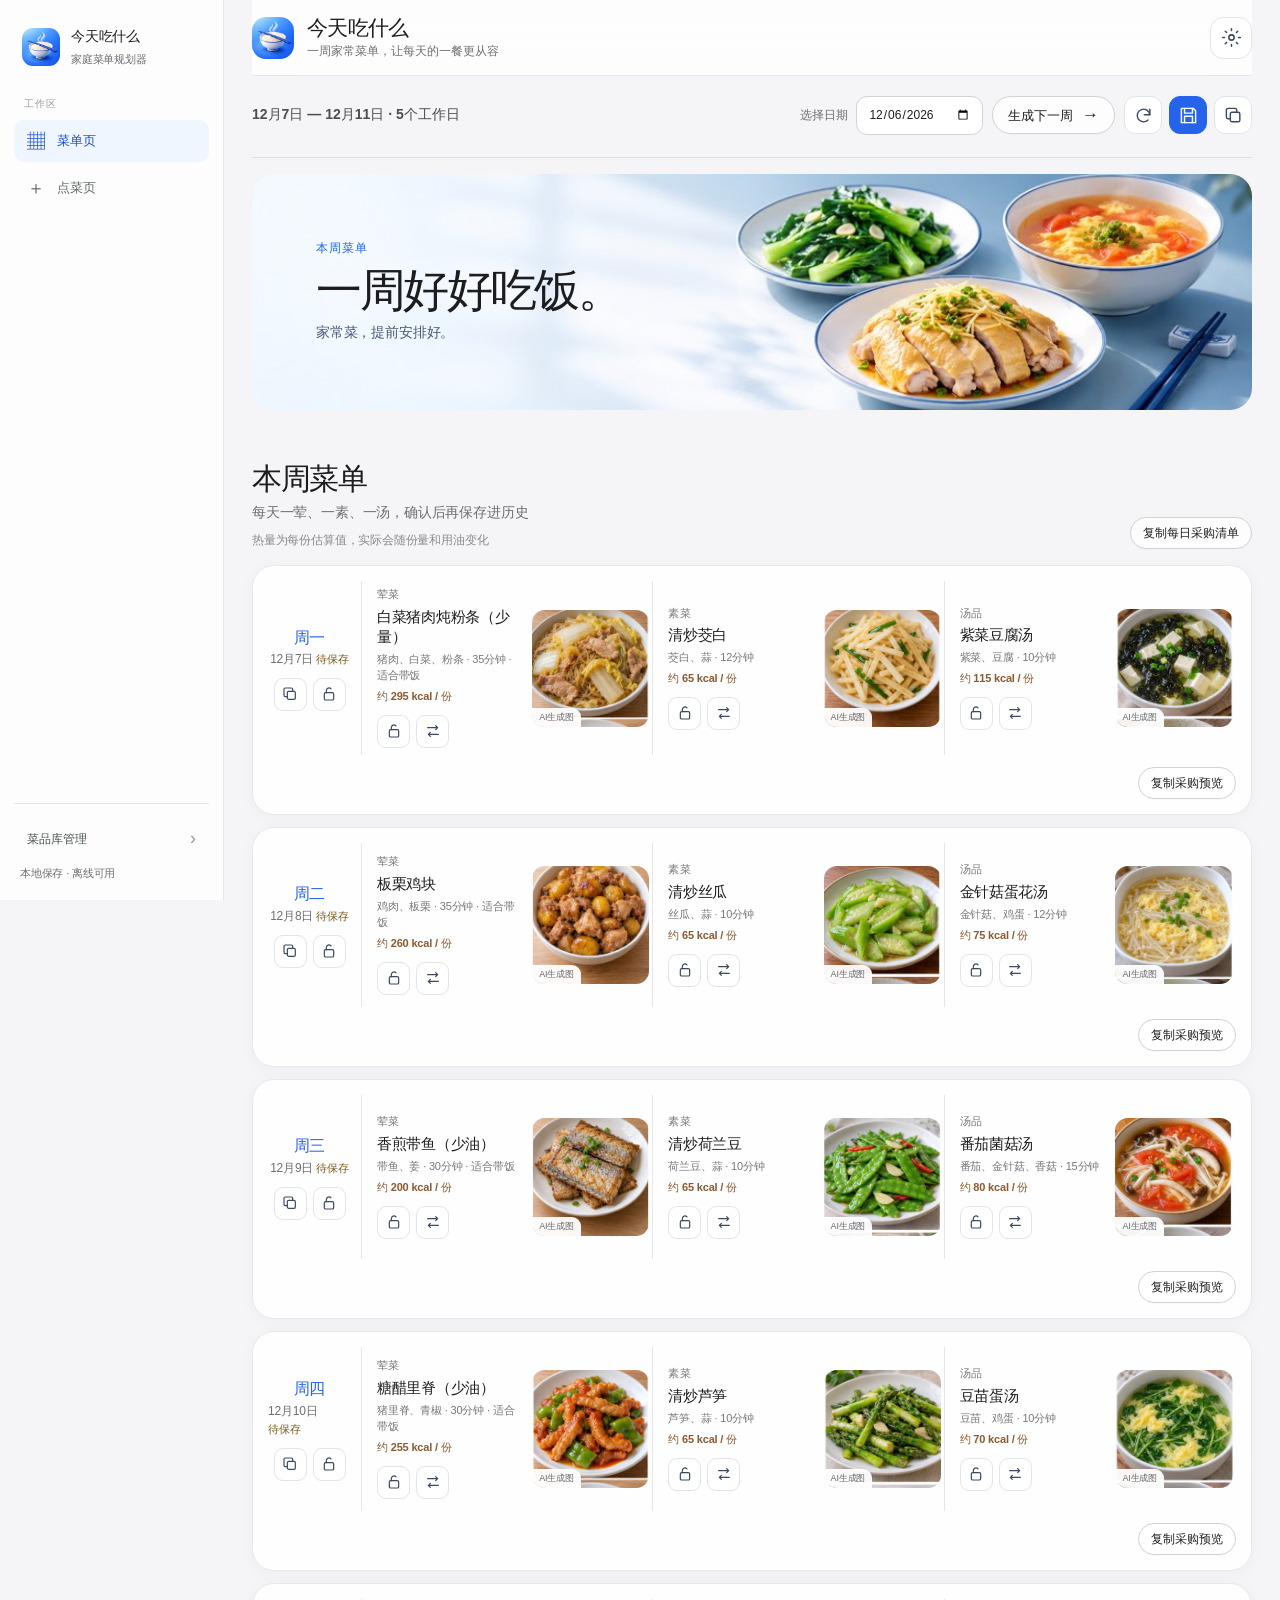
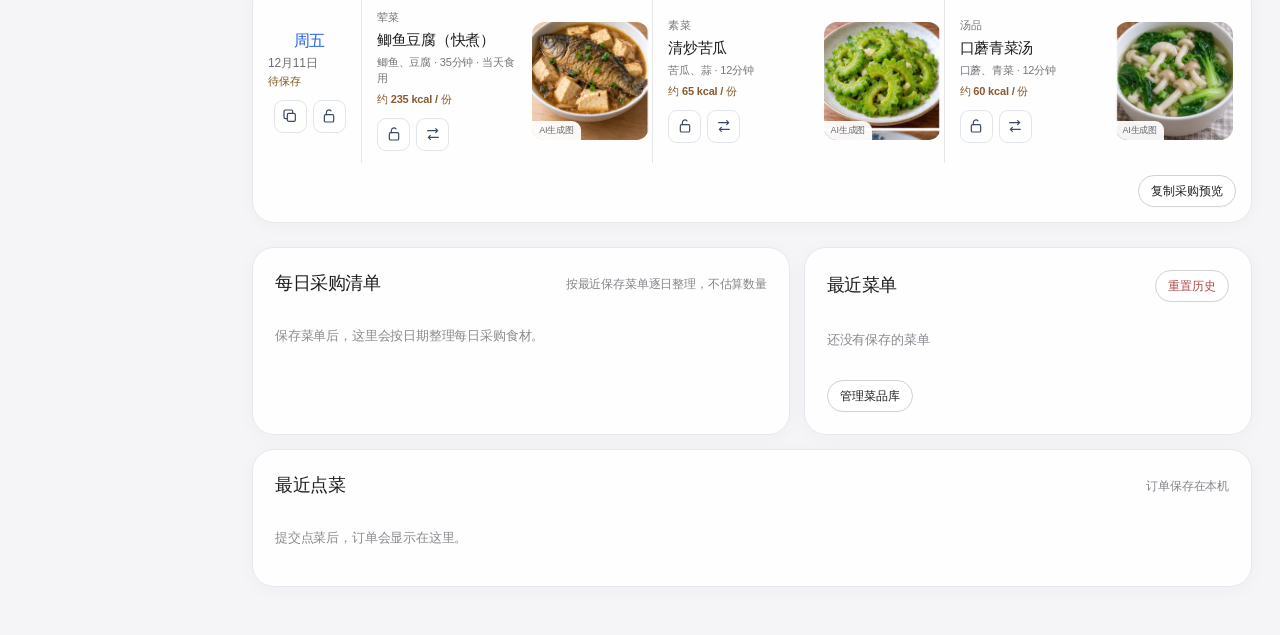
==== commit f86b3e18: "Improve daily menu, shopping and mobile checkout interactions" ====
--- a/index.html
+++ b/index.html
@@ -332,6 +332,60 @@
 
 /* Mobile safe margins for order form and controls */
 .order-layout,.order-cart,.order-fields,.order-fields label{min-width:0}.order-fields{grid-template-columns:minmax(0,1fr)}.order-fields input,.order-fields textarea{display:block;min-width:0;max-width:100%;box-sizing:border-box}.order-fields input[type=date]{overflow:hidden}@media(max-width:700px){.app-main>header,.app-main>.wrap{width:calc(100% - 40px);max-width:calc(100% - 40px)}.order-layout{grid-template-columns:minmax(0,1fr)}.order-catalog,.order-cart{width:100%;max-width:100%;min-width:0}.order-cart{padding:20px}.order-fields{grid-template-columns:minmax(0,1fr);width:100%}.mobile-nav{left:20px;right:20px;width:auto;max-width:calc(100% - 40px)}}
+.day-toggle,#cartDock,#closeCart{display:none}
+.save-state{display:inline-block;font-size:11px;font-weight:500;color:#78571b}
+.save-state.saved{color:#345c88}
+.day-foot{grid-column:1/-1;text-align:right}
+.day-card .meal:nth-last-child(2){border-right:0}
+.is-locked[aria-pressed=true]{background:#e4efff;border-color:#adcafd;color:#1856b0}
+.cart-stepper{display:inline-flex;align-items:center;gap:4px}
+.order-cart .selected-order{display:flex;justify-content:space-between;align-items:center;gap:8px}
+.cart-stepper button{width:34px;height:34px;border:0;border-radius:9px;color:#195ab7;background:white}
+.cart-stepper b{min-width:1.5em;text-align:center}
+#cartSheet{padding:0;border:0;color:inherit;background:white}
+#cartSheet:not([open]){display:none}
+@media(max-width:700px){
+  #menuView .toolbar{display:grid;grid-template-columns:minmax(0,1fr) auto;padding:7px 0;gap:5px 10px}
+  #menuView .period,#menuView .date-picker{grid-column:auto;width:auto}
+  #menuView .date-picker{font-size:0;gap:0}
+  #menuView .date-picker input{width:130px;max-width:100%;font-size:13px;min-height:32px;padding:3px 7px}
+  #menuView .next-week{justify-self:start;width:auto;padding:5px 12px}
+  #menuView .menu-banner{display:flex;min-height:0;height:49px;padding:0 14px;margin:10px 0 0;border-radius:12px;background-image:url('assets/brand/menu-banner-mobile.jpg')!important;background-position:72% 48%;background-size:cover}
+  #menuView .menu-banner::after,.banner-copy span,.banner-copy small{display:none}
+  #menuView .banner-copy strong{font-size:17px}
+  #menuView .section-head{padding:12px 0 8px;align-items:center}
+  #menuView .section-head h2{margin:0;font-size:18px}
+  #menuView .section-head p,#menuView .calorie-note{display:none}
+  #menuGrid .day-card{margin:0;padding:5px 12px;gap:0;animation:none}
+  .first-day{order:-1}
+  .day-head .desktop-day{display:none}
+  .day-head .day-toggle{display:inline-flex;align-items:center;gap:6px;padding:0;background:none;border:0;color:#184c94;font:inherit;font-weight:650;min-height:29px}
+  .day-toggle i{font-style:normal;transition:transform .18s ease}
+  .expanded .day-toggle i{transform:rotate(90deg)}
+  .day-head small{display:flex;align-items:center;gap:7px}
+  #menuGrid .day-head{border:0;padding:2px 0}
+  .day-card:not(.expanded) .meal,.day-card:not(.expanded) .day-foot{display:none}
+  #menuGrid .meal{grid-template-columns:minmax(0,1fr) clamp(70px,22vw,102px);padding:6px 0;gap:8px;border:0;border-top:1px solid #e7ebf0}
+  #menuGrid .meal-copy{display:grid;grid-template-columns:minmax(0,1fr) auto;gap:2px 4px;align-items:center}
+  #menuGrid .meal-name,#menuGrid .meal-meta:not(.kcal){grid-column:1/-1}
+  #menuGrid .meal-name{font-size:15px;line-height:1.25}
+  #menuGrid .meal-controls{margin:0;gap:4px}
+  #menuGrid .meal-meta.kcal{font-size:11px}
+  #menuGrid .photo-panel{aspect-ratio:1;max-height:none}
+  #menuGrid .day-foot{padding:5px 0;border-top:1px solid #e7ebf0}
+  #menuGrid .day-foot button{min-height:34px;color:#1a57a5}
+  #cartDock:not([hidden]){display:flex;position:fixed;bottom:calc(78px + env(safe-area-inset-bottom));left:20px;right:20px;z-index:19;align-items:center;justify-content:space-between;min-height:46px;padding:10px 16px;border:0;border-radius:15px;background:#134da3;color:white;font:inherit;box-shadow:0 5px 18px #19488633}
+  #orderCatalogSubpage:has(#cartDock:not([hidden])){padding-bottom:64px}
+  .order-layout>.order-cart{display:none}
+  #cartSheet[open]{position:fixed;inset:auto 0 0;width:min(100%,560px);max-width:100%;max-height:85vh;max-height:85dvh;box-sizing:border-box;margin:0 auto;overflow:auto;overscroll-behavior:contain;border-radius:22px 22px 0 0;animation:cartUp .2s ease-out}
+  #cartSheet::backdrop{background:#13254052}
+  #cartSheet .order-cart{position:static;margin:0;border:0;border-radius:0;padding:22px 20px calc(18px + env(safe-area-inset-bottom));box-shadow:none}
+  #closeCart{display:block;float:right;min-height:36px}
+  body.cart-open{overflow:hidden}
+  .cart-stepper button{min-width:32px;min-height:36px}
+  @keyframes cartUp{from{transform:translateY(16px);opacity:.7}to{transform:none;opacity:1}}
+}
+@media(prefers-reduced-motion:reduce){#cartSheet[open]{animation:none}.day-toggle i{transition:none}}
 </style>
 </head>
 <body>
@@ -347,17 +401,19 @@
 <main class="wrap"><section id="menuView"><div class="toolbar"><span class="period" id="periodLabel">本周 · 周一至周五</span><label class="date-picker">选择日期<input type="date" id="startDate" aria-label="选择菜单日期"></label><button class="btn next-week" id="nextWeek">生成下一周 <span aria-hidden="true">→</span></button><div class="menu-icon-actions"><button class="icon-action" id="regenerate" aria-label="重新生成菜单" title="重新生成菜单"><svg class="ui-icon" viewBox="0 0 24 24" fill="none" stroke="currentColor" stroke-width="1.8" stroke-linecap="round" stroke-linejoin="round" aria-hidden="true"><path d="M20 11a8 8 0 1 0-2.3 6.7"/><path d="M20 4v7h-7"/></svg></button><button class="icon-action primary" id="saveMenu" aria-label="保存菜单" title="保存菜单"><svg class="ui-icon" viewBox="0 0 24 24" fill="none" stroke="currentColor" stroke-width="1.8" stroke-linecap="round" stroke-linejoin="round" aria-hidden="true"><path d="M4 3h14l3 3v15H3V3h1Z"/><path d="M7 3v6h10V3M7 21v-8h10v8"/></svg></button><button class="icon-action" id="copyWeek" aria-label="复制菜单" title="复制菜单"><svg class="ui-icon" viewBox="0 0 24 24" fill="none" stroke="currentColor" stroke-width="1.8" stroke-linecap="round" stroke-linejoin="round" aria-hidden="true"><rect x="8" y="8" width="12" height="12" rx="2"/><path d="M16 8V5a2 2 0 0 0-2-2H5a2 2 0 0 0-2 2v9a2 2 0 0 0 2 2h3"/></svg></button></div></div>
 <div class="menu-banner" role="img" aria-label="一荤一素一汤的家常菜单"><div class="banner-copy"><span>本周菜单</span><strong>一周好好吃饭。</strong><small>家常菜，提前安排好。</small></div></div>
 <div class="section-head"><div><h2 id="menuTitle">本周菜单</h2><p>每天一荤、一素、一汤，确认后再保存进历史</p><div class="calorie-note">热量为每份估算值，实际会随份量和用油变化</div></div><div class="day-actions"><button class="btn small" id="copyGroceries">复制每日采购清单</button></div></div><div class="week-grid" id="menuGrid"></div>
-<div class="below"><section class="panel"><div class="panel-head"><h3>每日采购清单</h3><span class="note">按最近保存菜单逐日整理，不估算数量</span></div><div id="groceryList"></div></section><section class="panel"><div class="panel-head"><h3>最近菜单</h3><button class="btn small danger" id="resetHistory">重置历史</button></div><div id="historyList"></div><button class="btn small manage" id="manageBottom">管理菜品库</button></section></div><section class="panel order-panel"><div class="panel-head"><h3>最近点菜</h3><span class="note">订单仅保存在本机</span></div><div id="orderHistory"></div></section></section>
+<div class="below"><section class="panel"><div class="panel-head"><h3>每日采购清单</h3><span class="note">按最近保存菜单逐日整理，不估算数量</span></div><div id="groceryList"></div></section><section class="panel"><div class="panel-head"><h3>最近菜单</h3><button class="btn small danger" id="resetHistory">重置历史</button></div><div id="historyList"></div><button class="btn small manage" id="manageBottom">管理菜品库</button></section></div><section class="panel order-panel"><div class="panel-head"><h3>最近点菜</h3><span class="note" data-order-sync></span></div><div id="orderHistory"></div></section></section>
 <section id="orderView" class="order-view" hidden>
   <div class="order-hero"><div class="order-eyebrow">点菜 · 自选菜品</div><h2>今天想吃什么？</h2><p>从家常菜库里挑选喜欢的菜，设置份数和日期，再提交点菜。</p></div>
   <nav class="order-subnav" aria-label="点菜页面"><button class="order-subnav-btn" data-order-subpage="catalog">选菜下单</button><button class="order-subnav-btn" data-order-subpage="history">下单历史 <span id="orderHistoryCount">0</span></button></nav>
   <div id="orderCatalogSubpage" class="order-subpage">
+    <button type="button" id="cartDock" aria-haspopup="dialog" aria-controls="cartSheet" hidden><span id="dockCount"></span><strong>查看清单 ›</strong></button>
+    <dialog id="cartSheet" aria-labelledby="orderCartTitle"></dialog>
     <div class="order-layout">
       <section class="panel order-catalog"><div class="order-browser"><aside class="order-category-sidebar"><div class="category-heading">选择菜品分类</div><div id="orderFilters" class="order-filters"></div></aside><div class="order-results"><div class="order-tools"><input id="orderSearch" class="order-search" type="search" placeholder="搜索菜名或食材" aria-label="搜索菜名或食材"></div><div id="orderDishList" class="order-dish-list"></div></div></div></section>
-      <aside class="panel order-cart"><h3 id="orderCartTitle">点菜清单</h3><div id="orderEditContext" class="order-edit-context" hidden></div><p id="orderCount" class="order-count">选择喜欢的菜品</p><div id="orderSelection" class="order-selection"></div><div class="order-fields"><label>希望用餐日期<input type="date" id="orderDate"></label><label>备注<textarea id="orderNote" maxlength="200" placeholder="例如：少盐、不要香菜"></textarea></label></div><button class="btn primary order-submit" id="submitOrder" disabled>提交点菜</button><p class="order-local-note">订单先保存在本机；登录后可同步到其他设备。</p><div id="orderStatus" class="order-status" role="status"></div></aside>
+      <aside class="panel order-cart" id="orderCart"><button id="closeCart" class="btn small" type="button" aria-label="收起点菜清单">收起</button><h3 id="orderCartTitle">点菜清单</h3><div id="orderEditContext" class="order-edit-context" hidden></div><p id="orderCount" class="order-count">选择喜欢的菜品</p><div id="orderSelection" class="order-selection"></div><div class="order-fields"><label>希望用餐日期<input type="date" id="orderDate"></label><label>备注<textarea id="orderNote" maxlength="200" placeholder="例如：少盐、不要香菜"></textarea></label></div><button class="btn primary order-submit" id="submitOrder" disabled>提交点菜</button><p class="order-local-note" data-order-sync></p><div id="orderStatus" class="order-status" role="status"></div></aside>
     </div>
   </div>
-  <section id="orderHistorySubpage" class="order-subpage" hidden><div class="history-page-head"><div><h3>下单历史</h3><p>管理已提交的订单和菜品份数</p></div><button class="btn primary" id="createOrderFromHistory">＋ 新增订单</button></div><div id="managedOrderHistory" class="managed-order-list"></div></section>
+  <section id="orderHistorySubpage" class="order-subpage" hidden><div class="history-page-head"><div><h3>下单历史</h3><p data-order-sync></p></div><button class="btn primary" id="createOrderFromHistory">＋ 新增订单</button></div><div id="managedOrderHistory" class="managed-order-list"></div></section>
 </section></main>
 </div>
 </div>
@@ -455,18 +511,79 @@
 function replaceDish(date,slot){const day=current?.days?.find(x=>x.date===date);if(!day||!['meat','vegetable','soup'].includes(slot))return toast('找不到要替换的菜品。');if(slotLocked(day,slot))return toast('这项已锁定，请先解除锁定。');const options=candidates(slot).filter(d=>d.id!==day[slot]).map(d=>{const draft=current.days.map(x=>x===day?{...x,[slot]:d.id}:x);return{dish:d,days:draft,check:validateMenu(draft,{count:current.days.length,locks:normalizeLocksForMenu(current.days),existingDays:current.days,checkHistory:true})}}).filter(x=>x.check.valid);if(!options.length)return toast('没有符合类别、时长、蛋白轮换、锁定和去重规则的替换菜。');const previous=state.history.slice(0,5).map(x=>x.day).filter(Boolean);options.sort((a,b)=>scoreCombo(...(slot==='meat'?[a.dish,getDish(day.vegetable),getDish(day.soup),previous,new Set()]:slot==='vegetable'?[getDish(day.meat),a.dish,getDish(day.soup),previous,new Set()]:[getDish(day.meat),getDish(day.vegetable),a.dish,previous,new Set()]))-scoreCombo(...(slot==='meat'?[b.dish,getDish(day.vegetable),getDish(day.soup),previous,new Set()]:slot==='vegetable'?[getDish(day.meat),b.dish,getDish(day.soup),previous,new Set()]:[getDish(day.meat),getDish(day.vegetable),b.dish,previous,new Set()])));const priorCurrent=current,priorStateCurrent=state.current;current={...current,days:options[0].days};state.current=current;if(!persist()){current=priorCurrent;state.current=priorStateCurrent;return}render();toast(`已替换${categoryNames[slot]}：${options[0].dish.name}`)}
 function toast(s){const el=document.getElementById('toast');el.textContent=s;el.classList.add('show');clearTimeout(toast.t);toast.t=setTimeout(()=>el.classList.remove('show'),2300)}
 function fmtDate(date){const [y,m,d]=date.split('-').map(Number);return `${m}月${d}日`}
+let expandedDate='', daySelectionKey='';
+function dayIsSaved(day){
+  const saved=state.confirmed.find(entry=>entry.date===day.date)?.day;
+  return !!saved && comboKey(saved)===comboKey(day) &&
+    ['day','meat','vegetable','soup'].every(key=>!!saved.locked?.[key]===!!day.locked?.[key]);
+}
+function defaultDay(){
+  return current.days.find(day=>day.date===datePickerValue)?.date || current.days[0].date;
+}
 const UI_ICON_PATHS={"lock": "<rect x=\"5\" y=\"10\" width=\"14\" height=\"11\" rx=\"2\"/><path d=\"M8 10V7a4 4 0 0 1 8 0v3\"/>", "unlock": "<rect x=\"5\" y=\"10\" width=\"14\" height=\"11\" rx=\"2\"/><path d=\"M8 10V7a4 4 0 0 1 7-2.7\"/>", "swap": "<path d=\"M4 7h15m0 0-3-3m3 3-3 3M20 17H5m0 0 3-3m-3 3 3 3\"/>"};function uiIcon(name){return `<svg class="ui-icon" viewBox="0 0 24 24" fill="none" stroke="currentColor" stroke-width="1.8" stroke-linecap="round" stroke-linejoin="round" aria-hidden="true">${UI_ICON_PATHS[name]||''}</svg>`}
-function render(){if(!current){try{current={count:5,days:generate(5),createdAt:new Date().toISOString()};state.current=current;persist({share:false})}catch(e){document.getElementById('menuTitle').textContent='暂时无法生成菜单';document.getElementById('periodLabel').textContent='请启用符合规则的菜品后重试';document.getElementById('menuGrid').innerHTML='<div class="empty">'+escapeHtml(e.message)+'</div>';renderGroceries();renderHistory();renderOrders();renderOrderPage({animate:!document.getElementById('orderView').hidden});return}}const is4=current.days.length===20;document.getElementById('menuTitle').textContent=is4?'未来4周菜单':'本周菜单';document.getElementById('periodLabel').textContent=`${fmtDate(current.days[0].date)} — ${fmtDate(current.days.at(-1).date)} · ${is4?'20个工作日':'5个工作日'}`;document.getElementById('startDate').value=datePickerValue;document.getElementById('menuGrid').classList.toggle('four-weeks',is4);document.getElementById('menuGrid').innerHTML=current.days.map(d=>{const locked=d.locked||{};return `<article class="day-card ${locked.day?'day-locked':''}"><div class="day-head"><div><strong>${daysCN[new Date(d.date+'T00:00:00').getDay()]}</strong><small>${fmtDate(d.date)}</small></div><div class="day-actions"><button class="icon-action day-icon" aria-label="复制当天菜单" title="复制当天菜单" data-action="copyday" data-date="${d.date}"><svg class="ui-icon" viewBox="0 0 24 24" fill="none" stroke="currentColor" stroke-width="1.8" stroke-linecap="round" stroke-linejoin="round" aria-hidden="true"><rect x="8" y="8" width="12" height="12" rx="2"/><path d="M16 8V5a2 2 0 0 0-2-2H5a2 2 0 0 0-2 2v9a2 2 0 0 0 2 2h3"/></svg></button><button class="icon-action day-icon ${locked.day?'is-locked':''}" aria-label="${locked.day?'解除整日锁定':'锁定整日菜单'}" title="${locked.day?'解除整日锁定':'锁定整日菜单'}" data-action="lockday" data-date="${d.date}">${uiIcon(locked.day?'unlock':'lock')}</button></div></div>${['meat','vegetable','soup'].map(slot=>{const dish=getDish(d[slot]);return `<div class="meal"><div class="meal-copy"><span class="tag">${categoryNames[slot]}</span><div class="meal-name">${escapeHtml(dish?.name||'菜品缺失')}</div><div class="meal-meta">${dish?(escapeHtml((dish.ingredients||[]).join('、'))+' · '+escapeHtml(dish.estimatedTime)+'分钟'+(slot==='meat'?` · ${dish.lunchboxSuitable?'适合带饭':'当天食用'}`:'')):''}</div><div class="meal-meta kcal">约 ${estimateCalories(dish)} kcal / 份</div><div class="meal-controls"><button class="icon-action dish-icon ${slotLocked(d,slot)?'is-locked':''}" aria-label="${slotLocked(d,slot)?'解锁':'锁定'}${escapeHtml(dish?.name||'菜品')}" title="${slotLocked(d,slot)?'解锁':'锁定'}" data-action="lock" data-slot="${slot}" data-date="${d.date}">${uiIcon(slotLocked(d,slot)?'unlock':'lock')}</button><button class="icon-action dish-icon" aria-label="替换${escapeHtml(dish?.name||'菜品')}" title="替换菜品" data-action="replace" data-slot="${slot}" data-date="${d.date}">${uiIcon('swap')}</button></div></div>${dish?dishPhoto(dish):'<div class="photo-panel photo-missing"><span class="photo-placeholder">暂无菜品</span></div>'}</div>`}).join('')}</article>`}).join('');renderGroceries();renderHistory();renderOrders();renderOrderPage({animate:!document.getElementById('orderView').hidden})}function selectMenuWeek(date){const priorPicker=datePickerValue;datePickerValue=date;const start=workWeekOf(date),cached=state.menuCache?.[start];if(cached&&Array.isArray(cached.days)){const check=validateMenu(cached.days,{count:cached.days.length,locks:normalizeLocksForMenu(cached.days),existingDays:cached.days,checkHistory:true});if(check.valid){current=cached;state.current=current;selectedStart=start;persist({share:false});render();toast('已恢复这周缓存的菜单。');return}}if(!regenerate(5,start,{share:false})){datePickerValue=priorPicker;render()}}
+function render(){if(!current){try{current={count:5,days:generate(5),createdAt:new Date().toISOString()};state.current=current;persist({share:false})}catch(e){document.getElementById('menuTitle').textContent='暂时无法生成菜单';document.getElementById('periodLabel').textContent='请启用符合规则的菜品后重试';document.getElementById('menuGrid').innerHTML='<div class="empty">'+escapeHtml(e.message)+'</div>';renderGroceries();renderHistory();renderOrders();renderOrderPage({animate:!document.getElementById('orderView').hidden});return}}const is4=current.days.length===20;
+const firstDate=defaultDay(), todayKey=localISO(new Date());
+const selectionKey=current.days[0].date+'|'+datePickerValue;
+if(daySelectionKey!==selectionKey){expandedDate=firstDate;daySelectionKey=selectionKey}
+document.getElementById('menuTitle').textContent=is4?'未来4周菜单':'本周菜单';document.getElementById('periodLabel').textContent=`${fmtDate(current.days[0].date)} — ${fmtDate(current.days.at(-1).date)} · ${is4?'20个工作日':'5个工作日'}`;document.getElementById('startDate').value=datePickerValue;document.getElementById('menuGrid').classList.toggle('four-weeks',is4);document.getElementById('menuGrid').innerHTML=current.days.map(d=>{const locked=d.locked||{}, saved=dayIsSaved(d);
+const weekday=daysCN[new Date(d.date+'T00:00:00').getDay()], isToday=d.date===todayKey;
+return `<article class="day-card ${d.date===expandedDate?'expanded':''} ${d.date===firstDate?'first-day':''} ${locked.day?'day-locked':''}"><div class="day-head"><div><strong class="desktop-day">${weekday}</strong>
+<button type="button" class="day-toggle" data-action="expand" data-date="${d.date}" aria-expanded="${d.date===expandedDate}">${isToday?'今天 · ':''}${weekday}<i aria-hidden="true">›</i></button>
+<small>${fmtDate(d.date)} <span class="save-state ${saved?'saved':''}">${saved?'已保存':'待保存'}</span></small></div><div class="day-actions"><button class="icon-action day-icon" aria-label="复制当天菜单" title="复制当天菜单" data-action="copyday" data-date="${d.date}"><svg class="ui-icon" viewBox="0 0 24 24" fill="none" stroke="currentColor" stroke-width="1.8" stroke-linecap="round" stroke-linejoin="round" aria-hidden="true"><rect x="8" y="8" width="12" height="12" rx="2"/><path d="M16 8V5a2 2 0 0 0-2-2H5a2 2 0 0 0-2 2v9a2 2 0 0 0 2 2h3"/></svg></button><button class="icon-action day-icon ${locked.day?'is-locked':''}" aria-label="${locked.day?'解除整日锁定':'锁定整日菜单'}" aria-pressed="${!!locked.day}" title="${locked.day?'解除整日锁定':'锁定整日菜单'}" data-action="lockday" data-date="${d.date}">${uiIcon(locked.day?'lock':'unlock')}</button></div></div>${['meat','vegetable','soup'].map(slot=>{const dish=getDish(d[slot]);return `<div class="meal"><div class="meal-copy"><span class="tag">${categoryNames[slot]}</span><div class="meal-name">${escapeHtml(dish?.name||'菜品缺失')}</div><div class="meal-meta">${dish?(escapeHtml((dish.ingredients||[]).join('、'))+' · '+escapeHtml(dish.estimatedTime)+'分钟'+(slot==='meat'?` · ${dish.lunchboxSuitable?'适合带饭':'当天食用'}`:'')):''}</div><div class="meal-meta kcal">约 ${estimateCalories(dish)} kcal / 份</div><div class="meal-controls"><button class="icon-action dish-icon ${slotLocked(d,slot)?'is-locked':''}" aria-label="${slotLocked(d,slot)?'解锁':'锁定'}${escapeHtml(dish?.name||'菜品')}" aria-pressed="${slotLocked(d,slot)?true:false}" title="${slotLocked(d,slot)?'解锁':'锁定'}" data-action="lock" data-slot="${slot}" data-date="${d.date}">${uiIcon(slotLocked(d,slot)?'lock':'unlock')}</button><button class="icon-action dish-icon" aria-label="替换${escapeHtml(dish?.name||'菜品')}" title="替换菜品" data-action="replace" data-slot="${slot}" data-date="${d.date}">${uiIcon('swap')}</button></div></div>${dish?dishPhoto(dish):'<div class="photo-panel photo-missing"><span class="photo-placeholder">暂无菜品</span></div>'}</div>`}).join('')}<footer class="day-foot"><button class="btn small" type="button" data-action="day-shopping" data-date="${d.date}">${saved?(isToday?'复制今日采购':'复制本日采购'):'复制采购预览'}</button></footer></article>`}).join('');renderGroceries();renderHistory();renderOrders();renderOrderPage({animate:!document.getElementById('orderView').hidden})}function selectMenuWeek(date){const priorPicker=datePickerValue;datePickerValue=date;const start=workWeekOf(date),cached=state.menuCache?.[start];if(cached&&Array.isArray(cached.days)){const check=validateMenu(cached.days,{count:cached.days.length,locks:normalizeLocksForMenu(cached.days),existingDays:cached.days,checkHistory:true});if(check.valid){current=cached;state.current=current;selectedStart=start;persist({share:false});render();toast('已恢复这周缓存的菜单。');return}}if(!regenerate(5,start,{share:false})){datePickerValue=priorPicker;render()}}
 function setActiveView(view,save=true){const next=view==='order'?'order':'menu',target=document.getElementById(next==='order'?'orderView':'menuView'),changed=next!==activeView||target.hidden;activeView=next;state.activeView=next;document.getElementById('menuView').hidden=next!=='menu';document.getElementById('orderView').hidden=next!=='order';document.querySelectorAll('[data-view]').forEach(el=>{const active=el.dataset.view===next;el.classList.toggle('active',active);if(el.tagName==='BUTTON')el.setAttribute('aria-current',active?'page':'false')});if(changed){target.classList.remove('view-enter');void target.offsetWidth;target.classList.add('view-enter');target.addEventListener('animationend',()=>target.classList.remove('view-enter'),{once:true});if(next==='order')renderOrderPage({animate:true});else render()}if(save)persist({share:false})}
 function openOrderPage(){setActiveView('order')}
 function acceptOrder(payload){if(!payload||!Array.isArray(payload.items)||!payload.items.length)return false;const items=[];for(const item of payload.items){const dish=state.dishes.find(d=>d.id===item?.dishId);const quantity=Number(item?.quantity);if(!dish||dish.enabled===false||dish.excluded||containsCucumber(dish)||!Number.isInteger(quantity)||quantity<1||quantity>20)return false;items.push({dishId:dish.id,quantity})}const requestedDate=typeof payload.requestedDate==='string'&&/^\d{4}-\d{2}-\d{2}$/.test(payload.requestedDate)?payload.requestedDate:'';const order={id:'order-'+Date.now().toString(36),createdAt:new Date().toISOString(),requestedDate,note:String(payload.note||'').slice(0,200),items};const previousOrders=state.orders||[];state.orders=[...previousOrders,order].slice(-50);if(!persist()){state.orders=previousOrders;return false}renderOrders();toast('点菜单已保存到本机。');return true}
-function renderOrders(){const root=document.getElementById('orderHistory');if(!root)return;const orders=[...(state.orders||[])].slice(-5).reverse();if(!orders.length){root.innerHTML='<div class="empty">提交点菜后，订单会显示在这里。</div>';renderManagedOrders();return}root.innerHTML=orders.map(o=>`<div class="history-entry"><strong>点菜单 · ${o.requestedDate?escapeHtml(o.requestedDate):'未指定日期'}</strong><div class="history-detail">${(o.items||[]).map(i=>`${escapeHtml(getDish(i.dishId)?.name||'菜品已删除')} × ${i.quantity}`).join('、')}${o.note?`<br>备注：${escapeHtml(o.note)}`:''}</div></div>`).join('');renderManagedOrders()}
+function renderOrders(){renderOrderSync();const root=document.getElementById('orderHistory');if(!root)return;const orders=[...(state.orders||[])].slice(-5).reverse();if(!orders.length){root.innerHTML='<div class="empty">提交点菜后，订单会显示在这里。</div>';renderManagedOrders();return}root.innerHTML=orders.map(o=>`<div class="history-entry"><strong>点菜单 · ${o.requestedDate?escapeHtml(o.requestedDate):'未指定日期'}</strong><div class="history-detail">${(o.items||[]).map(i=>`${escapeHtml(getDish(i.dishId)?.name||'菜品已删除')} × ${i.quantity}`).join('、')}${o.note?`<br>备注：${escapeHtml(o.note)}`:''}</div></div>`).join('');renderManagedOrders()}
 function eligibleOrderDishes(){return state.dishes.filter(d=>d.enabled!==false&&!d.excluded&&!containsCucumber(d))}
 const orderSubcategories={meat:[['pork','猪肉'],['beef','牛肉'],['chicken','鸡肉'],['fish','鱼肉'],['other','海鲜/其他']],vegetable:[['leafy','绿叶菜'],['cruciferous','十字花科'],['mushroom','菌菇'],['gourd','瓜类'],['other','根茎/其他']],soup:[['egg','蛋花汤'],['tofu','豆腐汤'],['mushroom','菌菇汤'],['vegetable','瓜菜汤'],['other','其他汤品']]};
 function classifyOrderSubcategory(d){const source=[d.name,d.proteinType,d.vegetableType,...(d.ingredients||[])].join('');if(d.category==='meat'){if(/猪肉|猪里脊|排骨/.test(source))return'pork';if(/牛肉|牛腩/.test(source))return'beef';if(/鸡肉|鸡腿|鸡翅/.test(source))return'chicken';if(/鱼肉|鲫鱼|鲈鱼|鳕鱼|带鱼|三文鱼|黄花鱼|多宝鱼|鱼片|鱼块/.test(source))return'fish';return'other'}if(d.category==='vegetable'){if(/十字花科|西兰花|菜花|花菜|包菜|卷心菜/.test(source))return'cruciferous';if(/菌菇|香菇|口蘑|金针菇|木耳|平菇/.test(source))return'mushroom';if(/瓜类|冬瓜|丝瓜|苦瓜|西葫芦|南瓜/.test(source))return'gourd';if(/绿叶菜|生菜|菠菜|油麦菜|上海青|菜心|芥兰|空心菜|苋菜|芦笋|豆苗/.test(source))return'leafy';return'other'}if(/鸡蛋|蛋花/.test(source))return'egg';if(/豆腐|豆制品/.test(source))return'tofu';if(/菌菇|香菇|口蘑|金针菇|木耳/.test(source))return'mushroom';if(/瓜|番茄|西红柿|白菜|萝卜|菠菜|紫菜|海带|玉米/.test(source))return'vegetable';return'other'}
 function renderOrderFilters(){const root=document.getElementById('orderFilters');if(!root)return;const dishes=eligibleOrderDishes();if(!categoryNames[orderCategory]){orderCategory='';orderSubcategory=''}const descriptions={meat:'猪肉、牛肉、鸡肉、鱼肉及海鲜/其他',vegetable:'绿叶菜、十字花科、菌菇、瓜类及根茎/其他',soup:'蛋花汤、豆腐汤、菌菇汤、瓜菜汤及其他'};const icons={meat:'🍗',vegetable:'🥬',soup:'🍲'};const signature=JSON.stringify(dishes.map(d=>[d.id,d.name,d.category,d.proteinType,d.vegetableType,d.ingredients]));if(root.dataset.filterSignature!==signature){root.innerHTML=Object.entries(categoryNames).map(([category,label])=>{const options=orderSubcategories[category]||[];const categoryDishes=dishes.filter(d=>d.category===category);const subfilters=options.map(([key,name])=>{const count=categoryDishes.filter(d=>classifyOrderSubcategory(d)===key).length;return `<button type="button" class="sub-filter" data-order-subcategory="${key}" data-order-parent="${category}"><span>${name}</span><small>${count} 道</small></button>`}).join('');return `<section class="category-accordion" data-accordion="${category}"><button type="button" class="category-accordion-trigger" data-order-category="${category}" aria-expanded="false"><span class="category-accordion-icon" aria-hidden="true">${icons[category]}</span><span class="category-accordion-copy"><strong>${label}</strong><small>${descriptions[category]}</small></span><svg class="category-accordion-chevron" viewBox="0 0 20 20" aria-hidden="true"><path d="m7 4 6 6-6 6"/></svg></button><div class="category-accordion-panel" aria-hidden="true"><div class="category-accordion-content"><div class="subcategory-options">${subfilters}</div></div></div></section>`}).join('');root.dataset.filterSignature=signature}root.querySelectorAll('[data-accordion]').forEach(card=>{const open=orderCategory===card.dataset.accordion;card.classList.toggle('is-open',open);card.querySelector('[data-order-category]').setAttribute('aria-expanded',String(open));card.querySelector('.category-accordion-panel').setAttribute('aria-hidden',String(!open));card.querySelectorAll('[data-order-subcategory]').forEach(btn=>btn.classList.toggle('active',open&&btn.dataset.orderSubcategory===orderSubcategory))});root.onclick=e=>{const categoryButton=e.target.closest('[data-order-category]');if(categoryButton){const next=categoryButton.dataset.orderCategory;orderCategory=orderCategory===next?'':next;orderSubcategory='';renderOrderPage();return}const subButton=e.target.closest('[data-order-subcategory]');if(subButton){orderCategory=subButton.dataset.orderParent;orderSubcategory=subButton.dataset.orderSubcategory;renderOrderPage()}}}
-function renderOrderDishes(animate=true){const root=document.getElementById('orderDishList');if(!root)return;if(!orderCategory){root.innerHTML='<div class="empty catalog-empty">先选择荤菜、素菜或汤品，展开对应分类。</div>';return}if(!orderSubcategory){root.innerHTML='<div class="empty catalog-empty">请选择一种细分分类，查看对应菜品。</div>';return}const query=(document.getElementById('orderSearch').value||'').trim().toLowerCase();const dishes=eligibleOrderDishes().filter(d=>d.category===orderCategory&&classifyOrderSubcategory(d)===orderSubcategory&&(!query||`${d.name} ${(d.ingredients||[]).join(' ')}`.toLowerCase().includes(query)));if(!dishes.length){root.innerHTML='<div class="empty catalog-empty">没有找到符合条件的菜品。</div>';return}root.innerHTML=dishes.map((d,index)=>{const qty=orderQuantities.get(d.id)||0,delay=animate?Math.min(index,8)*22:0;return `<article class="order-dish" style="--dish-delay:${delay}ms"><div class="order-dish-photo">${dishPhoto(d)}</div><div class="order-dish-copy"><strong>${escapeHtml(d.name)}</strong><span>${escapeHtml((d.ingredients||[]).join('、'))}</span>${d.favorite?'<em class="dish-favorite">♥ 已收藏</em>':''}<small>${escapeHtml(categoryNames[d.category]||'家常菜')} · ${Number(d.estimatedTime)||0}分钟 · 约${estimateCalories(d)} kcal</small></div><div class="qty-control"><button type="button" aria-label="减少${escapeHtml(d.name)}" data-qty="-1" data-id="${escapeHtml(d.id)}" ${qty<=0?'disabled':''}>−</button><b>${qty}</b><button type="button" aria-label="增加${escapeHtml(d.name)}" data-qty="1" data-id="${escapeHtml(d.id)}">＋</button></div></article>`}).join('');root.querySelectorAll('[data-qty]').forEach(btn=>btn.onclick=()=>{const id=btn.dataset.id,qty=(orderQuantities.get(id)||0)+Number(btn.dataset.qty);if(qty<=0)orderQuantities.delete(id);else if(qty<=20)orderQuantities.set(id,qty);renderOrderDishes(false);renderOrderSelection()})}
-function renderOrderSelection(){const allowed=new Set(eligibleOrderDishes().map(d=>d.id));if(orderEditTargetId){const original=(state.orders||[]).find(x=>x.id===orderEditTargetId);for(const item of orderItemsOf(original))allowed.add(item.dishId)}for(const id of orderQuantities.keys())if(!allowed.has(id))orderQuantities.delete(id);const root=document.getElementById('orderSelection');const count=[...orderQuantities.values()].reduce((a,b)=>a+b,0);document.getElementById('orderCount').textContent=count?`${orderEditTargetId?'订单现有菜品':'已选'} ${count} 份 · ${orderQuantities.size} 道菜`:'选择喜欢的菜品';document.getElementById('submitOrder').disabled=count===0;document.getElementById('submitOrder').textContent=orderEditTargetId?'保存订单更新':'提交点菜';root.innerHTML=orderQuantities.size?[...orderQuantities].map(([id,qty])=>{const d=getDish(id);return `<div class="selected-order"><span>${escapeHtml(d?.name||'菜品已移除')}</span><b>× ${qty}</b><button type="button" data-remove-order="${escapeHtml(id)}" aria-label="移除">×</button></div>`}).join(''):'<div class="order-empty">选中的菜品会显示在这里</div>';root.querySelectorAll('[data-remove-order]').forEach(btn=>btn.onclick=()=>{orderQuantities.delete(btn.dataset.removeOrder);renderOrderPage()})}
+function renderOrderDishes(animate=true){const root=document.getElementById('orderDishList');if(!root)return;if(!orderCategory){root.innerHTML='<div class="empty catalog-empty">先选择荤菜、素菜或汤品，展开对应分类。</div>';return}if(!orderSubcategory){root.innerHTML='<div class="empty catalog-empty">请选择一种细分分类，查看对应菜品。</div>';return}const query=(document.getElementById('orderSearch').value||'').trim().toLowerCase();const dishes=eligibleOrderDishes().filter(d=>d.category===orderCategory&&classifyOrderSubcategory(d)===orderSubcategory&&(!query||`${d.name} ${(d.ingredients||[]).join(' ')}`.toLowerCase().includes(query)));if(!dishes.length){root.innerHTML='<div class="empty catalog-empty">没有找到符合条件的菜品。</div>';return}root.innerHTML=dishes.map((d,index)=>{const qty=orderQuantities.get(d.id)||0,delay=animate?Math.min(index,8)*22:0;return `<article class="order-dish" style="--dish-delay:${delay}ms"><div class="order-dish-photo">${dishPhoto(d)}</div><div class="order-dish-copy"><strong>${escapeHtml(d.name)}</strong><span>${escapeHtml((d.ingredients||[]).join('、'))}</span>${d.favorite?'<em class="dish-favorite">♥ 已收藏</em>':''}<small>${escapeHtml(categoryNames[d.category]||'家常菜')} · ${Number(d.estimatedTime)||0}分钟 · 约${estimateCalories(d)} kcal</small></div><div class="qty-control"><button type="button" aria-label="减少${escapeHtml(d.name)}" data-qty="-1" data-id="${escapeHtml(d.id)}" ${qty<=0?'disabled':''}>−</button><b>${qty}</b><button type="button" aria-label="增加${escapeHtml(d.name)}" data-qty="1" data-id="${escapeHtml(d.id)}">＋</button></div></article>`}).join('');root.querySelectorAll('[data-qty]').forEach(btn=>btn.onclick=()=>{adjustSelection(btn.dataset.id,Number(btn.dataset.qty))})}
+function adjustSelection(id,delta){
+  const next=(orderQuantities.get(id)||0)+delta;
+  if(next<0||next>20)return;
+  if(next)orderQuantities.set(id,next);else orderQuantities.delete(id);
+  renderOrderDishes(false);
+  renderOrderSelection();
+}
+function renderOrderSelection(){const allowed=new Set(eligibleOrderDishes().map(d=>d.id));if(orderEditTargetId){const original=(state.orders||[]).find(x=>x.id===orderEditTargetId);for(const item of orderItemsOf(original))allowed.add(item.dishId)}for(const id of orderQuantities.keys())if(!allowed.has(id))orderQuantities.delete(id);const root=document.getElementById('orderSelection');const count=[...orderQuantities.values()].reduce((a,b)=>a+b,0);document.getElementById('orderCount').textContent=count?`${orderEditTargetId?'订单现有菜品':'已选'} ${count} 份 · ${orderQuantities.size} 道菜`:'选择喜欢的菜品';document.getElementById('submitOrder').disabled=count===0;document.getElementById('submitOrder').textContent=orderEditTargetId?'保存订单更新':'提交点菜';const dock=document.getElementById('cartDock');
+  dock.hidden=!count&&!orderEditTargetId;
+  document.getElementById('dockCount').textContent=`已选 ${orderQuantities.size} 道 · ${count} 份`;
+  root.innerHTML=count?[...orderQuantities].map(([id,qty])=>{
+    const name=escapeHtml(getDish(id)?.name||'菜品已移除'),key=escapeHtml(id);
+    return `<div class="selected-order"><span>${name}</span><div class="cart-stepper"><button type="button" data-step="-1" data-id="${key}" aria-label="减少${name}">−</button><b>${qty}</b><button type="button" data-step="1" data-id="${key}" aria-label="增加${name}" ${qty>=20?'disabled':''}>＋</button><button type="button" data-remove-order="${key}" aria-label="移除${name}">×</button></div></div>`;
+  }).join(''):'<div class="order-empty">选中的菜品会显示在这里</div>';
+}
+
+const sheet=document.getElementById('cartSheet'), cart=document.getElementById('orderCart'), cartDock=document.getElementById('cartDock');
+const cartHome=cart.parentElement;
+cartDock.onclick=()=>{
+  if(sheet.open)return;
+  sheet.appendChild(cart);
+  sheet.showModal();
+  document.body.classList.add('cart-open');
+  document.getElementById('closeCart').focus({preventScroll:true});
+};
+function closeCart(){if(sheet.open)sheet.close()}
+sheet.addEventListener('close',()=>{
+  cartHome.appendChild(cart);
+  document.body.classList.remove('cart-open');
+  if(!cartDock.hidden&&activeView==='order'&&orderSubpage==='catalog')cartDock.focus({preventScroll:true});
+});
+sheet.addEventListener('click',e=>{if(e.target===sheet)closeCart()});
+document.getElementById('closeCart').onclick=closeCart;
+matchMedia('(max-width:700px)').addEventListener('change',e=>{if(!e.matches)closeCart()});
+document.getElementById('orderSelection').addEventListener('click',e=>{
+  const button=e.target.closest('button');
+  if(!button)return;
+  const id=button.dataset.id||button.dataset.removeOrder;
+  const delta=button.dataset.removeOrder?-(orderQuantities.get(id)||0):Number(button.dataset.step);
+  adjustSelection(id,delta);
+  if(sheet.open){
+    const replacement=[...document.querySelectorAll('#orderSelection button')].find(b=>b.dataset.id===id&&b.dataset.step===button.dataset.step&&!b.disabled);
+    (replacement||document.getElementById('closeCart')).focus({preventScroll:true});
+  }
+});
 function startNewOrder(){orderEditTargetId='';orderQuantities.clear();document.getElementById('orderNote').value='';document.getElementById('orderStatus').textContent='';document.getElementById('orderDate').value=localISO(new Date());renderOrderPage({animate:false});setOrderSubpage('catalog')}
 function setOrderSubpage(page,animate=true){const next=page==='history'?'history':'catalog',target=document.getElementById(next==='history'?'orderHistorySubpage':'orderCatalogSubpage'),changed=next!==orderSubpage||target.hidden;orderSubpage=next;document.getElementById('orderCatalogSubpage').hidden=next!=='catalog';document.getElementById('orderHistorySubpage').hidden=next!=='history';document.querySelectorAll('[data-order-subpage]').forEach(btn=>{const active=btn.dataset.orderSubpage===next;btn.classList.toggle('active',active);btn.setAttribute('aria-current',active?'page':'false')});if(changed&&animate){target.classList.remove('view-enter');void target.offsetWidth;target.classList.add('view-enter');target.addEventListener('animationend',()=>target.classList.remove('view-enter'),{once:true})}if(next==='history')renderManagedOrders()}
 function orderItemsOf(order){const merged=new Map();for(const item of order?.items||[]){if(!item||typeof item.dishId!=='string')continue;const qty=Number(item.quantity);if(!Number.isInteger(qty)||qty<1)continue;merged.set(item.dishId,Math.min(20,(merged.get(item.dishId)||0)+qty))}return[...merged].map(([dishId,quantity])=>({dishId,quantity}))}
@@ -478,7 +595,7 @@
 function closeDeleteOrderDialog(){const dialog=document.getElementById('orderDeleteConfirm');dialog.classList.remove('open');setTimeout(()=>{dialog.hidden=true},180);pendingOrderDeleteId=''}
 function confirmDeleteOrder(){if(!pendingOrderDeleteId)return;const id=pendingOrderDeleteId;const success=persistOrderMutation(state.orders.filter(x=>x.id!==id),'订单已删除。');closeDeleteOrderDialog();if(success&&!(state.orders||[]).length)setOrderSubpage('history',false)}
 function renderOrderPage({animate=true}={}){const target=(state.orders||[]).find(x=>x.id===orderEditTargetId);document.getElementById('orderCartTitle').textContent=target?'编辑订单':'点菜清单';const context=document.getElementById('orderEditContext');context.hidden=!target;context.textContent=target?`正在更新 ${target.requestedDate||'未指定日期'} 的订单，原菜品和备注已带入。`:'';renderOrderFilters();renderOrderDishes(animate);renderOrderSelection()}
-function submitOrderSelection(){const items=[...orderQuantities].map(([dishId,quantity])=>({dishId,quantity}));const status=document.getElementById('orderStatus');if(orderEditTargetId){const targetId=orderEditTargetId,existing=(state.orders||[]).find(x=>x.id===targetId);if(!existing){status.textContent='原订单已不存在，未保存修改。';return}if(!items.length){status.textContent='订单至少保留一道菜；如需整单移除，请在历史页删除订单。';return}const nextOrder={...existing,requestedDate:document.getElementById('orderDate').value||'',note:document.getElementById('orderNote').value.trim().slice(0,200),items};const ok=persistOrderMutation(state.orders.map(x=>x.id===targetId?nextOrder:x),'订单已更新，原下单时间和订单记录保留。');if(ok){orderEditTargetId='';orderQuantities.clear();status.textContent='订单已更新。';renderOrderPage();setOrderSubpage('history')}else status.textContent='保存失败，原订单保持不变。';return}const ok=acceptOrder({items,requestedDate:document.getElementById('orderDate').value,note:document.getElementById('orderNote').value});if(ok){orderQuantities.clear();document.getElementById('orderNote').value='';status.textContent='已提交并保存在本机。';renderOrderPage()}else status.textContent='保存失败，请检查浏览器本地存储空间后重试。'}
+function submitOrderSelection(){const items=[...orderQuantities].map(([dishId,quantity])=>({dishId,quantity}));const status=document.getElementById('orderStatus');if(orderEditTargetId){const targetId=orderEditTargetId,existing=(state.orders||[]).find(x=>x.id===targetId);if(!existing){status.textContent='原订单已不存在，未保存修改。';return}if(!items.length){status.textContent='订单至少保留一道菜；如需整单移除，请在历史页删除订单。';return}const nextOrder={...existing,requestedDate:document.getElementById('orderDate').value||'',note:document.getElementById('orderNote').value.trim().slice(0,200),items};const ok=persistOrderMutation(state.orders.map(x=>x.id===targetId?nextOrder:x),'订单已更新，原下单时间和订单记录保留。');if(ok){closeCart();orderEditTargetId='';orderQuantities.clear();status.textContent='订单已更新。';renderOrderPage();setOrderSubpage('history')}else status.textContent='保存失败，原订单保持不变。';return}const ok=acceptOrder({items,requestedDate:document.getElementById('orderDate').value,note:document.getElementById('orderNote').value});if(ok){closeCart();orderQuantities.clear();document.getElementById('orderNote').value='';status.textContent='订单已提交。';renderOrderPage()}else status.textContent='保存失败，请检查浏览器本地存储空间后重试。'}
 
 function menuText(days=current?.days||[]){return `家庭菜单（${fmtDate(days[0].date)}—${fmtDate(days.at(-1).date)}）\n`+days.map(d=>`\n${daysCN[new Date(d.date+'T00:00:00').getDay()]} ${fmtDate(d.date)}\n荤：${getDish(d.meat)?.name||''}\n素：${getDish(d.vegetable)?.name||''}\n汤：${getDish(d.soup)?.name||''}`).join('\n')}
 function savedMenu(){const latest=[...(state.confirmed||[])].sort((a,b)=>(Number(b.saveOrder)||0)-(Number(a.saveOrder)||0)||(b.savedAt||'').localeCompare(a.savedAt||''))[0];if(!latest)return[];return state.confirmed.filter(x=>x.batchId===latest.batchId).sort((a,b)=>a.date.localeCompare(b.date)).map(x=>x.day)}
@@ -487,11 +604,21 @@
 function renderGroceries(){const days=savedMenu();const out=document.getElementById('groceryList');if(!days.length){out.innerHTML='<div class="empty">保存菜单后，这里会按日期整理每日采购食材。</div>';return}out.innerHTML=days.map(d=>{const gs=groceries([d]);return `<div class="grocery-day"><div class="grocery-day-head"><strong>🧺 ${daysCN[new Date(d.date+'T00:00:00').getDay()]} · ${fmtDate(d.date)}</strong><button class="btn small" data-action="copygroceryday" data-date="${d.date}">复制本日采购</button></div>${Object.entries(gs).filter(([,a])=>a.length).map(([k,a])=>`<div class="grocery-group"><h4>${k}</h4><div class="chips">${a.map(x=>`<span class="chip">${escapeHtml(x)}</span>`).join('')}</div></div>`).join('')||'<div class="empty">暂无食材</div>'}</div>`}).join('')}
 function renderHistory(){const h=document.getElementById('historyList');if(!state.confirmed.length){h.innerHTML='<div class="empty">还没有保存的菜单</div>';return}const weeks=new Map();for(const item of state.confirmed){const monday=mondayOf(item.date);if(!weeks.has(monday))weeks.set(monday,[]);weeks.get(monday).push(item)}h.innerHTML=[...weeks.entries()].sort((a,b)=>b[0].localeCompare(a[0])).slice(0,4).map(([monday,items],i)=>{items.sort((a,b)=>a.date.localeCompare(b.date));const end=items.at(-1).date;return `<details class="history-entry" ${i===0?'open':''}><summary><b>${items.length===5?'本周菜单':'菜单'}</b><span>${fmtDate(monday)}—${fmtDate(end)} · ${new Date(items.at(-1).savedAt||0).toLocaleDateString('zh-CN')}</span></summary><div class="history-detail">${items.map(x=>{const d=x.day;return `<div><b>${daysCN[new Date(d.date+'T00:00:00').getDay()]} ${fmtDate(d.date)}</b>：荤 ${escapeHtml(getDish(d.meat)?.name||'菜品已删除')} · 素 ${escapeHtml(getDish(d.vegetable)?.name||'菜品已删除')} · 汤 ${escapeHtml(getDish(d.soup)?.name||'菜品已删除')}</div>`}).join('')}</div></details>`}).join('')}
 async function copy(text){try{await navigator.clipboard.writeText(text);toast('已复制，可以粘贴发送给阿姨。')}catch(e){const ta=document.createElement('textarea');ta.value=text;document.body.append(ta);ta.select();document.execCommand('copy');ta.remove();toast('已复制菜单。')}}
-document.getElementById('menuGrid').addEventListener('click',e=>{const b=e.target.closest('[data-action]');if(!b)return;const {action,date,slot}=b.dataset;if(action==='replace')replaceDish(date,slot);else if(action==='copyday'){const d=current.days.find(x=>x.date===date);copy(menuText([d]))}else toggleLock(date,action==='lockday'?'day':slot)});document.getElementById('groceryList').addEventListener('click',e=>{const b=e.target.closest('[data-action="copygroceryday"]');if(!b)return;const d=savedMenu().find(x=>x.date===b.dataset.date);if(d)copy(groceryText([d]))});
+document.getElementById('menuGrid').addEventListener('click',e=>{const b=e.target.closest('[data-action]');if(!b)return;const {action,date,slot}=b.dataset;if(action==='expand'){
+  expandedDate=expandedDate===date?'':date;
+  for(const toggle of document.querySelectorAll('.day-toggle')){
+    const open=toggle.dataset.date===expandedDate;
+    toggle.setAttribute('aria-expanded',String(open));
+    toggle.closest('.day-card').classList.toggle('expanded',open);
+  }
+}else if(action==='day-shopping'){
+  const day=current.days.find(item=>item.date===date);
+  if(day)copy((dayIsSaved(day)?'':'待确认 · ')+groceryText([day]));
+}else if(action==='replace')replaceDish(date,slot);else if(action==='copyday'){const d=current.days.find(x=>x.date===date);copy(menuText([d]))}else toggleLock(date,action==='lockday'?'day':slot)});document.getElementById('groceryList').addEventListener('click',e=>{const b=e.target.closest('[data-action="copygroceryday"]');if(!b)return;const d=savedMenu().find(x=>x.date===b.dataset.date);if(d)copy(groceryText([d]))});
 function mondayOf(dateString){const d=new Date(dateString+'T00:00:00');d.setDate(d.getDate()-((d.getDay()+6)%7));return localISO(d)}
 function addDays(dateString,n){const d=new Date(dateString+'T00:00:00');d.setDate(d.getDate()+n);return localISO(d)}
 function regenerate(count=5,start=selectedStart,{share=true}={}){const priorCurrent=current,priorStateCurrent=state.current,priorStart=selectedStart,priorPicker=datePickerValue;const targetStart=mondayOf(start);try{const locks=normalizeLocksForMenu(priorCurrent?.days||[]);const days=generate(count,locks,priorCurrent?.days||[],new Date(targetStart+'T00:00:00'));const checked=validateMenu(days,{count,locks,existingDays:priorCurrent?.days||[],checkHistory:true});if(!checked.valid)throw new Error(checked.errors.slice(0,4).join('；'));const next={count,startDate:targetStart,days,createdAt:new Date().toISOString()};selectedStart=targetStart;if(workWeekOf(datePickerValue)!==targetStart)datePickerValue=targetStart;current=next;state.current=next;if(!persist({share}))throw new Error('本地存储失败，原菜单已恢复。');render();toast('菜单已生成，检查后可保存。');return true}catch(e){current=priorCurrent;state.current=priorStateCurrent;selectedStart=priorStart;datePickerValue=priorPicker;const input=document.getElementById('startDate');if(input)input.value=priorPicker;if(priorCurrent)render();toast(e.message||'未能生成合规菜单，原菜单已保留。');return false}}
-function saveCurrentMenu(){if(!current?.days?.length)return false;const count=current.days.length,locks=normalizeLocksForMenu(current.days),checked=validateMenu(current.days,{count,locks,existingDays:current.days,checkHistory:true});if(!checked.valid){toast('菜单未保存：'+checked.errors.slice(0,3).join('；'));return false}const savedAt=new Date().toISOString(),saveOrder=Math.max(0,...(state.confirmed||[]).map(x=>Number(x.saveOrder)||0))+1,batchId='save-'+Date.now().toString(36)+'-'+saveOrder.toString(36),byDate=new Map((state.confirmed||[]).map(x=>[x.date,x]));for(const d of current.days){const day={...d,locked:normalizeLock(d.locked)};byDate.set(day.date,{date:day.date,day,savedAt,batchId,saveOrder})}state.confirmed=[...byDate.values()].sort((a,b)=>a.date.localeCompare(b.date));state.history=state.confirmed.slice(-80).reverse().map(x=>({date:x.date,combo:comboKey(x.day),day:{date:x.date,meat:x.day.meat,vegetable:x.day.vegetable,soup:x.day.soup},savedAt:x.savedAt}));if(!persist())return false;render();toast('菜单已保存到最近菜单，并加入去重历史。');return true}
+function saveCurrentMenu(){if(!current?.days?.length)return false;const count=current.days.length,locks=normalizeLocksForMenu(current.days),checked=validateMenu(current.days,{count,locks,existingDays:current.days,checkHistory:true});if(!checked.valid){toast('菜单未保存：'+checked.errors.slice(0,3).join('；'));return false}const previousConfirmed=state.confirmed,previousHistory=state.history;const savedAt=new Date().toISOString(),saveOrder=Math.max(0,...(state.confirmed||[]).map(x=>Number(x.saveOrder)||0))+1,batchId='save-'+Date.now().toString(36)+'-'+saveOrder.toString(36),byDate=new Map((state.confirmed||[]).map(x=>[x.date,x]));for(const d of current.days){const day={...d,locked:normalizeLock(d.locked)};byDate.set(day.date,{date:day.date,day,savedAt,batchId,saveOrder})}state.confirmed=[...byDate.values()].sort((a,b)=>a.date.localeCompare(b.date));state.history=state.confirmed.slice(-80).reverse().map(x=>({date:x.date,combo:comboKey(x.day),day:{date:x.date,meat:x.day.meat,vegetable:x.day.vegetable,soup:x.day.soup},savedAt:x.savedAt}));if(!persist()){state.confirmed=previousConfirmed;state.history=previousHistory;return false}render();toast('菜单已保存到最近菜单，并加入去重历史。');return true}
 document.getElementById('startDate').onchange=e=>{if(!e.target.value)return;selectMenuWeek(e.target.value)};document.getElementById('regenerate').onclick=()=>regenerate();document.getElementById('nextWeek').onclick=()=>regenerate(5,addDays(selectedStart,7));document.getElementById('saveMenu').onclick=saveCurrentMenu;document.getElementById('copyWeek').onclick=()=>copy(menuText());document.getElementById('copyGroceries').onclick=()=>{const days=savedMenu();if(!days.length)return toast('请先保存菜单。');copy(groceryText(days))};
 document.getElementById('resetHistory').onclick=()=>{if(confirm('重置后将清除已确认菜单和菜品使用记录，无法撤销。')){state.history=[];state.confirmed=[];persist();render();toast('历史已重置。')}};
 document.getElementById('exportBtn').onclick=()=>{try{const blob=new Blob([exportData()],{type:'application/json'});const a=document.createElement('a');a.href=URL.createObjectURL(blob);a.download='家庭菜单规划器数据.json';a.click();setTimeout(()=>URL.revokeObjectURL(a.href),1000)}catch(e){toast('导出失败：'+e.message)}};document.getElementById('importBtn').onclick=()=>document.getElementById('importFile').click();document.getElementById('importFile').onchange=async e=>{try{if(!e.target.files?.[0])return;importData(JSON.parse(await e.target.files[0].text()));toast('数据已导入，旧数据已另行备份。')}catch(err){toast('导入失败，原数据未更改：'+err.message)}finally{e.target.value=''}};
@@ -514,20 +641,34 @@
 const CLOUD_VERSION_KEY='mealplanner_supabase_version_v1';
 let cloudSession=null;try{cloudSession=JSON.parse(localStorage.getItem(CLOUD_SESSION_KEY)||'null')}catch(e){cloudSession=null}
 let cloudSyncEnabled=false,applyingCloudState=false,cloudDirty=false,cloudSyncBusy=false,cloudRevision=0,cloudTimer=null,pendingSyncEmail='';
+let orderSyncPhase='checking';
+function renderOrderSync(){
+  let message='订单保存在本机';
+  if(cloudSession?.access_token){
+    if(navigator.onLine===false)message='离线 · 订单保存在本机';
+    else if(orderSyncPhase==='failed')message='同步未完成 · 已保留本机记录';
+    else if(cloudDirty)message='已存本机 · 等待同步';
+    else if(cloudSyncEnabled&&orderSyncPhase==='verified')message=activeFamily?'订单已同步到家庭':'订单已同步到账号';
+    else message='正在核对云端订单';
+  }
+  document.querySelectorAll('[data-order-sync]').forEach(el=>el.textContent=message);
+}
+window.addEventListener('offline',renderOrderSync);
+window.addEventListener('online',renderOrderSync);
 function syncConfigured(){return /^https:\/\//.test(SUPABASE_URL)&&!SUPABASE_URL.includes('__')&&SUPABASE_ANON_KEY.length>20&&!SUPABASE_ANON_KEY.includes('__')}
 function setSyncStatus(message){const el=document.getElementById('syncStatus');if(el)el.textContent=message}
 function renderSyncPanel({preserveStatus=false}={}){const configured=syncConfigured(),signed=!!cloudSession?.access_token;document.getElementById('syncConfigNotice').hidden=configured;document.getElementById('syncSignedOut').hidden=!configured||signed;document.getElementById('syncSignedIn').hidden=!configured||!signed;document.getElementById('syncAccountLabel').textContent=cloudSession?.user?.email||'';if(preserveStatus)return;if(!configured)setSyncStatus('本机菜单仍正常保存；云端同步尚未配置。');else if(signed)setSyncStatus('已连接账号。页面会自动同步，也可手动立即同步。');else setSyncStatus('输入家庭共用邮箱，使用邮件验证码登录。')}
 function openSyncPanel(){renderSyncPanel();document.getElementById('syncModal').hidden=false}
 function closeSyncPanel(){document.getElementById('syncModal').hidden=true}
-function saveCloudSession(session){cloudSession=session;try{if(session)localStorage.setItem(CLOUD_SESSION_KEY,JSON.stringify(session));else localStorage.removeItem(CLOUD_SESSION_KEY)}catch(e){}renderSyncPanel()}
+function saveCloudSession(session){if(session?.user?.id!==cloudSession?.user?.id)orderSyncPhase='checking';cloudSession=session;renderOrderSync();try{if(session)localStorage.setItem(CLOUD_SESSION_KEY,JSON.stringify(session));else localStorage.removeItem(CLOUD_SESSION_KEY)}catch(e){}renderSyncPanel()}
 function cloudHeaders(token){return {'apikey':SUPABASE_ANON_KEY,'Authorization':'Bearer '+(token||SUPABASE_ANON_KEY),'Content-Type':'application/json','Accept':'application/json'}}
 async function cloudRequest(path,options={},token){if(!syncConfigured())throw new Error('Supabase 尚未配置');const controller=new AbortController();const timeout=setTimeout(()=>controller.abort(),12000);let response,raw;try{response=await fetch(SUPABASE_URL.replace(/\/$/, '')+path,{...options,signal:controller.signal,headers:{...cloudHeaders(token),...(options.headers||{})}});raw=await response.text()}catch(error){if(error.name==='AbortError')throw new Error('连接超时，请稍后重试；本机菜单仍可使用');throw error}finally{clearTimeout(timeout)};let data=null;try{data=raw?JSON.parse(raw):null}catch(e){data=raw}if(!response.ok){const message=data?.msg||data?.message||data?.error_description||data?.hint||('HTTP '+response.status);throw new Error(message)}return data}
 async function ensureCloudSession(){if(!cloudSession?.refresh_token)throw new Error('登录已失效，请重新登录');if(cloudSession.expires_at&&cloudSession.expires_at>Date.now()/1000+60)return cloudSession;const data=await cloudRequest('/auth/v1/token?grant_type=refresh_token',{method:'POST',body:JSON.stringify({refresh_token:cloudSession.refresh_token})},SUPABASE_ANON_KEY);data.expires_at=Math.floor(Date.now()/1000)+(data.expires_in||3600);saveCloudSession(data);return data}
 function scopedCloudVersionKey(){return CLOUD_VERSION_KEY+'_'+(cloudSession?.user?.id||'unknown')}
 function currentCloudVersion(){try{return localStorage.getItem(scopedCloudVersionKey())}catch(e){return null}}
-function saveCloudVersion(version){try{version?localStorage.setItem(scopedCloudVersionKey(),version):localStorage.removeItem(scopedCloudVersionKey())}catch(e){}}
+function saveCloudVersion(version){if(version)orderSyncPhase='verified';try{version?localStorage.setItem(scopedCloudVersionKey(),version):localStorage.removeItem(scopedCloudVersionKey())}catch(e){}}
 function sameCloudVersion(a,b){return !!a&&!!b&&Date.parse(a)===Date.parse(b)}
-function scheduleCloudSync(){cloudDirty=true;cloudRevision++;clearTimeout(cloudTimer);cloudTimer=setTimeout(()=>syncNow(true),1400)}
+function scheduleCloudSync(){cloudDirty=true;orderSyncPhase='pending';renderOrderSync();cloudRevision++;clearTimeout(cloudTimer);cloudTimer=setTimeout(()=>syncNow(true),1400)}
 function snapshotAppState(){return JSON.parse(JSON.stringify(state))}
 async function readCloudRow(session){const uid=session.user?.id;if(!uid)throw new Error('账号信息不完整');const rows=await cloudRequest('/rest/v1/planner_state?select=app_state,updated_at&user_id=eq.'+encodeURIComponent(uid),{method:'GET'},session.access_token);return Array.isArray(rows)&&rows.length?rows[0]:null}
 async function writeCloudRow(session,expectedVersion){const result=await cloudRequest('/rest/v1/rpc/sync_app_state',{method:'POST',body:JSON.stringify({p_expected_updated_at:expectedVersion,p_state:snapshotAppState()})},session.access_token);const version=result?.updated_at;if(!version)throw new Error('同步响应缺少版本时间');return version}
@@ -582,7 +723,7 @@
     if(remote&&(preferCloud||!sameCloudVersion(remote.updated_at,known))){
       useLatestCloudState(remote);
     }else if(!remote){
-      if(known){setSyncStatus('云端记录不存在，已保留本机数据。');return}
+      if(known){orderSyncPhase='failed';setSyncStatus('云端记录不存在，已保留本机数据。');return}
       const version=await writeCloudRow(session,null);
       if(!cloudSyncEnabled||cloudSession?.user?.id!==userId)return;
       saveCloudVersion(version);
@@ -596,10 +737,11 @@
       setSyncStatus(cloudDirty?'已同步，仍有新的本机修改待上传。':'所有数据已同步。');
       if(cloudDirty)scheduleCloudSync();
     }else{
-      setSyncStatus('所有数据已是最新。');
+      orderSyncPhase='verified';setSyncStatus('所有数据已是最新。');
     }
   }catch(e){
     if(!cloudSyncEnabled||cloudSession?.user?.id!==userId)return;
+    orderSyncPhase='failed';
     if((e.message||'').includes('SYNC_CONFLICT')){
       try{
         const latest=await readCloudRow(await ensureCloudSession());
@@ -613,6 +755,7 @@
     }
   }finally{
     cloudSyncBusy=false;
+    renderOrderSync();
     renderSyncPanel({preserveStatus:true});
   }
 }
@@ -655,7 +798,7 @@
 document.querySelector('#syncModal .sync-explain').textContent='家庭扫码共享菜单与点菜；也可使用下方邮箱入口恢复已有账号。';
 const fe=id=>document.getElementById(id);
 function familyStatus(t){fe('familyStatus').textContent=t;}
-function familyRender(){fe('familyCreateArea').hidden=!!activeFamily;fe('familyJoinArea').hidden=!!activeFamily;fe('familyMemberArea').hidden=!activeFamily;fe('familyInvite').hidden=activeFamily?.role!=='owner';fe('familyRevoke').hidden=activeFamily?.role!=='owner';fe('familyMembers').replaceChildren();if(activeFamily){familyStatus(activeFamily.name+' · '+(activeFamily.role==='owner'?'管理员':'成员'));for(const m of activeFamily.members||[]){const row=document.createElement('div');row.textContent=(m.user_id===cloudSession?.user?.id?'此设备身份':m.user_id.slice(0,8))+' · '+m.role;if(activeFamily.role==='owner'&&m.role!=='owner'){const b=document.createElement('button');b.textContent='移除';b.className='btn small';b.onclick=()=>familyAction(async()=>{if(!confirm('移除此成员的云端访问？对方设备已下载的数据无法远程删除。'))return;await familyRpc('family_remove_member',{p_family_id:activeFamily.family_id,p_user_id:m.user_id});await loadFamily();});row.appendChild(b);}fe('familyMembers').appendChild(row);}}}
+function familyRender(){renderOrderSync();fe('familyCreateArea').hidden=!!activeFamily;fe('familyJoinArea').hidden=!!activeFamily;fe('familyMemberArea').hidden=!activeFamily;fe('familyInvite').hidden=activeFamily?.role!=='owner';fe('familyRevoke').hidden=activeFamily?.role!=='owner';fe('familyMembers').replaceChildren();if(activeFamily){familyStatus(activeFamily.name+' · '+(activeFamily.role==='owner'?'管理员':'成员'));for(const m of activeFamily.members||[]){const row=document.createElement('div');row.textContent=(m.user_id===cloudSession?.user?.id?'此设备身份':m.user_id.slice(0,8))+' · '+m.role;if(activeFamily.role==='owner'&&m.role!=='owner'){const b=document.createElement('button');b.textContent='移除';b.className='btn small';b.onclick=()=>familyAction(async()=>{if(!confirm('移除此成员的云端访问？对方设备已下载的数据无法远程删除。'))return;await familyRpc('family_remove_member',{p_family_id:activeFamily.family_id,p_user_id:m.user_id});await loadFamily();});row.appendChild(b);}fe('familyMembers').appendChild(row);}}}
 renderSyncPanel=function(options){personalRender(options);if(cloudSession?.user?.is_anonymous)fe('syncAccountLabel').textContent='本机独立身份';familyRender();};
 scopedCloudVersionKey=function(){return activeFamily?familyVersionKey():personalVersion();};
 async function familyRpc(name,args={}){const session=await ensureCloudSession();return cloudRequest('/rest/v1/rpc/'+name,{method:'POST',body:JSON.stringify(args)},session.access_token);}
@@ -687,7 +830,7 @@
 const oldSignOut=signOutCloud;signOutCloud=function(){if(cloudSession?.user?.is_anonymous&&!confirm('退出匿名身份后可能无法恢复，需要家人重新邀请。已导出数据备份吗？'))return;activeFamily=null;oldSignOut();familyRender();};fe('syncSignOut').onclick=signOutCloud;
 async function verifyCloudCode(){const token=fe('syncCode').value.trim();if(!pendingSyncEmail||!token){setSyncStatus('请输入邮件验证码。');return;}try{cloudSyncEnabled=false;const session=await cloudRequest('/auth/v1/verify',{method:'POST',body:JSON.stringify({email:pendingSyncEmail,token,type:'email'})},SUPABASE_ANON_KEY);session.expires_at=Math.floor(Date.now()/1000)+(session.expires_in||3600);saveCloudSession(session);await loadFamily();cloudSyncEnabled=true;cloudDirty=false;await syncNow(false,{preferCloud:true});startFamilyPolling();}catch(e){setSyncStatus('登录或家庭信息加载失败：'+e.message);}}
 fe('verifySyncCode').onclick=verifyCloudCode;
-async function bootFamily(){familyRender();if(pendingInvite){fe('familyInviteInput').value=pendingInvite;openSyncPanel();familyStatus('收到邀请，请点击加入家庭。');return;}if(!cloudSession?.refresh_token)return;try{await loadFamily();cloudDirty=localStorage.getItem(familyDirtyKey())==='1';cloudSyncEnabled=true;await syncNow();startFamilyPolling();}catch(e){cloudSyncEnabled=false;familyStatus('暂时无法确认家庭信息，自动云同步已暂停，本机保存不受影响。请重新打开页面重试：'+e.message);}}
+async function bootFamily(){familyRender();if(pendingInvite){fe('familyInviteInput').value=pendingInvite;openSyncPanel();familyStatus('收到邀请，请点击加入家庭。');return;}if(!cloudSession?.refresh_token)return;try{await loadFamily();cloudDirty=localStorage.getItem(familyDirtyKey())==='1';cloudSyncEnabled=true;await syncNow();startFamilyPolling();}catch(e){cloudSyncEnabled=false;orderSyncPhase='failed';renderOrderSync();familyStatus('暂时无法确认家庭信息，自动云同步已暂停，本机保存不受影响。请重新打开页面重试：'+e.message);}}
 bootFamily();
 
 // FAMILY_EXTENSION_END
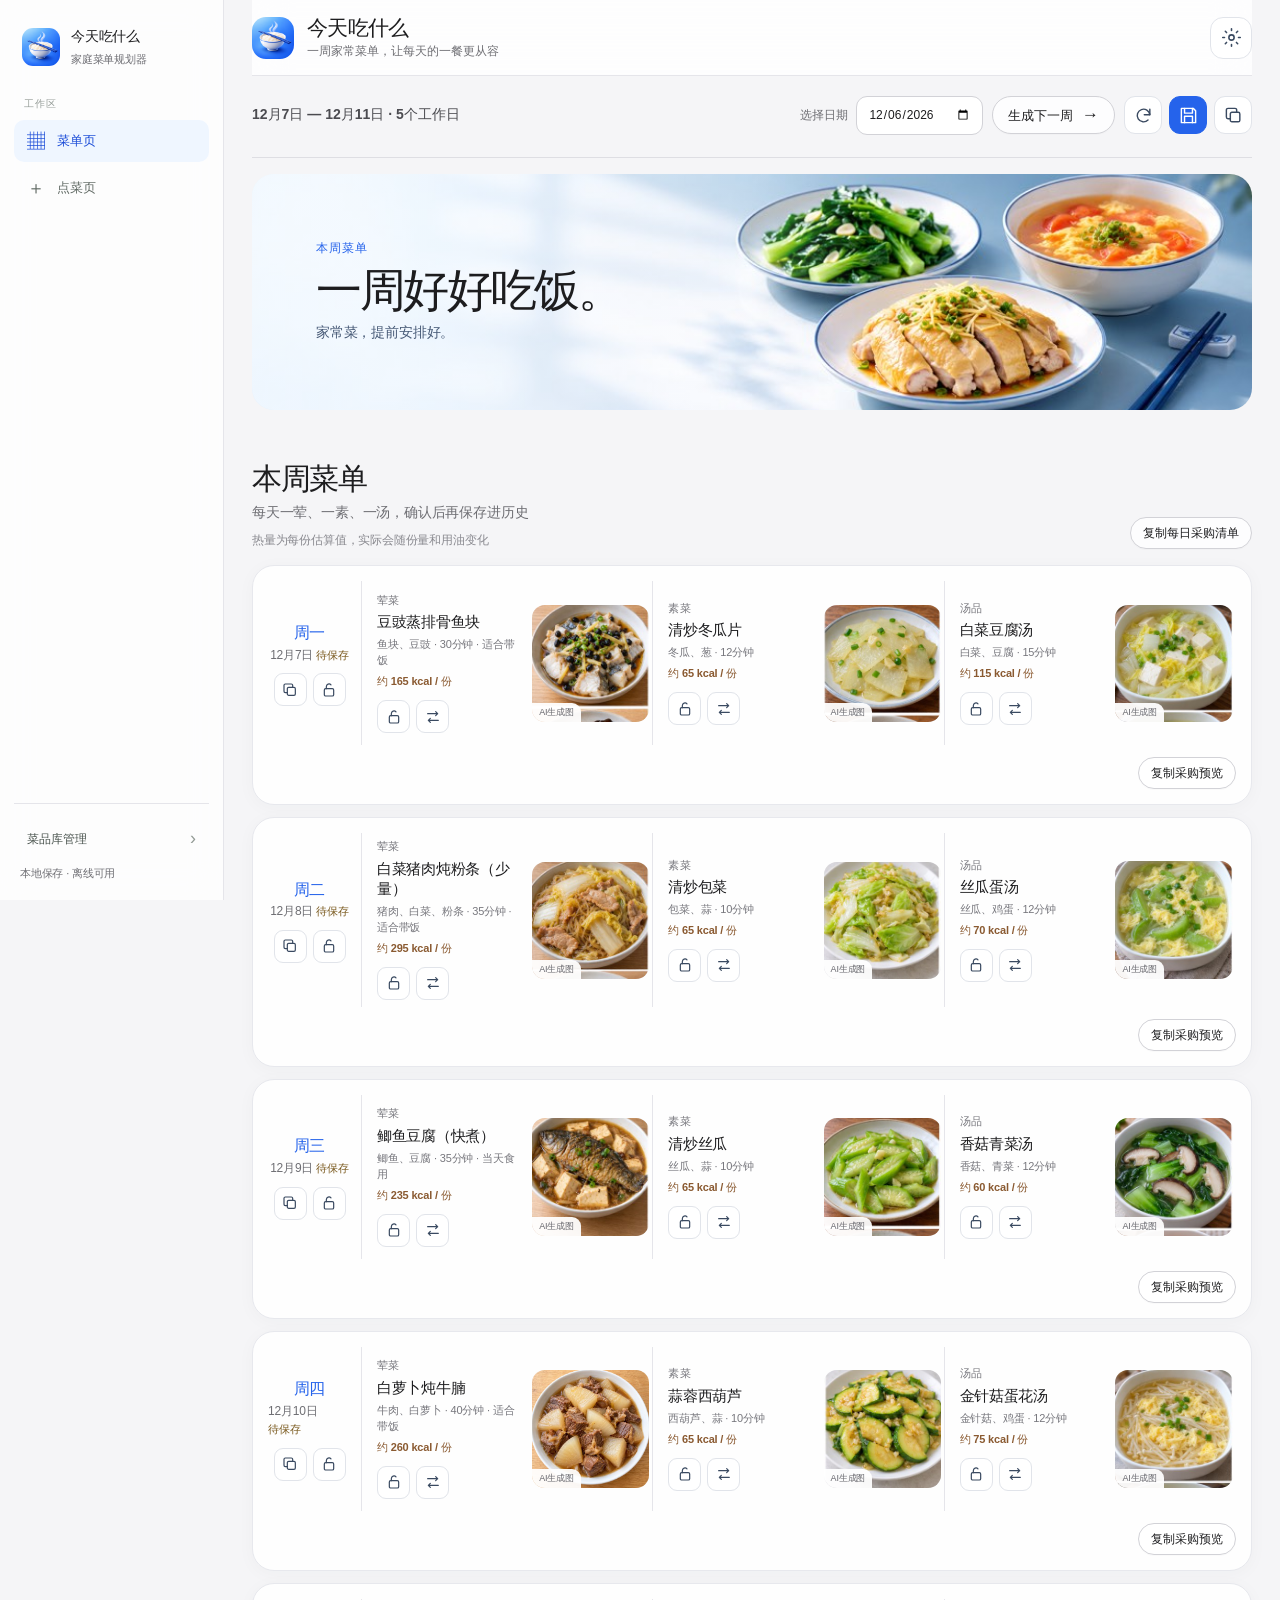
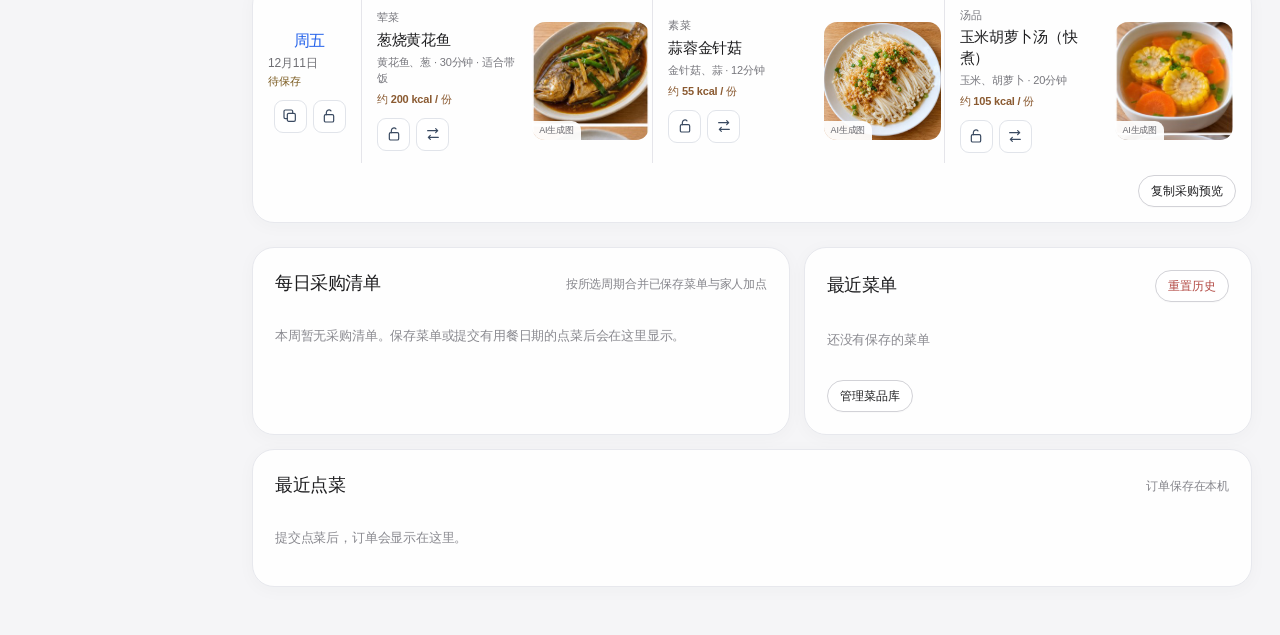
==== commit 258042a5: "Merge independent family orders and include dated add-ons in groceries" ====
--- a/index.html
+++ b/index.html
@@ -401,7 +401,7 @@
 <main class="wrap"><section id="menuView"><div class="toolbar"><span class="period" id="periodLabel">本周 · 周一至周五</span><label class="date-picker">选择日期<input type="date" id="startDate" aria-label="选择菜单日期"></label><button class="btn next-week" id="nextWeek">生成下一周 <span aria-hidden="true">→</span></button><div class="menu-icon-actions"><button class="icon-action" id="regenerate" aria-label="重新生成菜单" title="重新生成菜单"><svg class="ui-icon" viewBox="0 0 24 24" fill="none" stroke="currentColor" stroke-width="1.8" stroke-linecap="round" stroke-linejoin="round" aria-hidden="true"><path d="M20 11a8 8 0 1 0-2.3 6.7"/><path d="M20 4v7h-7"/></svg></button><button class="icon-action primary" id="saveMenu" aria-label="保存菜单" title="保存菜单"><svg class="ui-icon" viewBox="0 0 24 24" fill="none" stroke="currentColor" stroke-width="1.8" stroke-linecap="round" stroke-linejoin="round" aria-hidden="true"><path d="M4 3h14l3 3v15H3V3h1Z"/><path d="M7 3v6h10V3M7 21v-8h10v8"/></svg></button><button class="icon-action" id="copyWeek" aria-label="复制菜单" title="复制菜单"><svg class="ui-icon" viewBox="0 0 24 24" fill="none" stroke="currentColor" stroke-width="1.8" stroke-linecap="round" stroke-linejoin="round" aria-hidden="true"><rect x="8" y="8" width="12" height="12" rx="2"/><path d="M16 8V5a2 2 0 0 0-2-2H5a2 2 0 0 0-2 2v9a2 2 0 0 0 2 2h3"/></svg></button></div></div>
 <div class="menu-banner" role="img" aria-label="一荤一素一汤的家常菜单"><div class="banner-copy"><span>本周菜单</span><strong>一周好好吃饭。</strong><small>家常菜，提前安排好。</small></div></div>
 <div class="section-head"><div><h2 id="menuTitle">本周菜单</h2><p>每天一荤、一素、一汤，确认后再保存进历史</p><div class="calorie-note">热量为每份估算值，实际会随份量和用油变化</div></div><div class="day-actions"><button class="btn small" id="copyGroceries">复制每日采购清单</button></div></div><div class="week-grid" id="menuGrid"></div>
-<div class="below"><section class="panel"><div class="panel-head"><h3>每日采购清单</h3><span class="note">按最近保存菜单逐日整理，不估算数量</span></div><div id="groceryList"></div></section><section class="panel"><div class="panel-head"><h3>最近菜单</h3><button class="btn small danger" id="resetHistory">重置历史</button></div><div id="historyList"></div><button class="btn small manage" id="manageBottom">管理菜品库</button></section></div><section class="panel order-panel"><div class="panel-head"><h3>最近点菜</h3><span class="note" data-order-sync></span></div><div id="orderHistory"></div></section></section>
+<div class="below"><section class="panel"><div class="panel-head"><h3>每日采购清单</h3><span class="note">按所选周期合并已保存菜单与家人加点</span></div><div id="groceryList"></div></section><section class="panel"><div class="panel-head"><h3>最近菜单</h3><button class="btn small danger" id="resetHistory">重置历史</button></div><div id="historyList"></div><button class="btn small manage" id="manageBottom">管理菜品库</button></section></div><section class="panel order-panel"><div class="panel-head"><h3>最近点菜</h3><span class="note" data-order-sync></span></div><div id="orderHistory"></div></section></section>
 <section id="orderView" class="order-view" hidden>
   <div class="order-hero"><div class="order-eyebrow">点菜 · 自选菜品</div><h2>今天想吃什么？</h2><p>从家常菜库里挑选喜欢的菜，设置份数和日期，再提交点菜。</p></div>
   <nav class="order-subnav" aria-label="点菜页面"><button class="order-subnav-btn" data-order-subpage="catalog">选菜下单</button><button class="order-subnav-btn" data-order-subpage="history">下单历史 <span id="orderHistoryCount">0</span></button></nav>
@@ -459,9 +459,10 @@
 function normalizeDishes(input){const seeds=makeSeed(),seedById=new Map(seeds.map(d=>[d.id,d])),seen=new Set(),rows=Array.isArray(input)?input:[];const incoming=new Map();for(const d of rows)if(d&&typeof d==='object'&&typeof d.id==='string'&&!incoming.has(d.id))incoming.set(d.id,d);const builtins=seeds.map(seed=>{const old=incoming.get(seed.id);if(!old)return seed;const merged={...seed,...old,id:seed.id,category:seed.category,custom:false};if(!Array.isArray(merged.ingredients))merged.ingredients=seed.ingredients;if(!Number.isFinite(Number(merged.estimatedTime)))merged.estimatedTime=seed.estimatedTime;for(const flag of ['enabled','favorite','excluded'])merged[flag]=typeof old[flag]==='boolean'?old[flag]:seed[flag];return containsCucumber(merged)?{...seed,enabled:false,excluded:true,favorite:merged.favorite}:merged});const custom=[];for(const d of rows){if(!d||typeof d!=='object'||typeof d.id!=='string'||seedById.has(d.id)||seen.has(d.id)||d.custom!==true)continue;const copy={...d};if(containsCucumber(copy)){copy.enabled=false;copy.excluded=true}for(const flag of ['enabled','favorite','excluded'])if(typeof copy[flag]!=='boolean')copy[flag]=flag==='enabled';if(typeof copy.name==='string'&&Array.isArray(copy.ingredients)&&['meat','vegetable','soup'].includes(copy.category)){seen.add(copy.id);custom.push(copy)}}return builtins.concat(custom)}
 function migrateConfirmed(input){const byDate=new Map();if(!Array.isArray(input))return byDate;let order=0;for(const item of input){order++;if(!item||typeof item!=='object')continue;const savedAt=typeof item.savedAt==='string'?item.savedAt:new Date(0).toISOString(),batchId=typeof item.batchId==='string'?item.batchId:'legacy-'+savedAt;const days=Array.isArray(item.days)?item.days:[item.day||item];for(const rawDay of days){const day=cleanDayRecord(rawDay);if(day&&day.meat&&day.vegetable&&day.soup)byDate.set(day.date,{date:day.date,day,savedAt,batchId,saveOrder:Number.isFinite(Number(item.saveOrder))?Number(item.saveOrder):order})}}return byDate}
 function migrateStateData(x){const canonical=Number(x.schemaVersion)>=STORAGE_SCHEMA,confirmedByDate=migrateConfirmed(x.confirmed);const historyByDate=new Map();if(Array.isArray(x.history))for(const h of x.history){if(!h||typeof h!=='object'||!validDateKey(h.date))continue;const day=cleanDayRecord(h.day?{...h.day,date:h.date}:h);if(day&&day.meat&&day.vegetable&&day.soup){const prior=confirmedByDate.get(day.date),historySavedAt=typeof h.savedAt==='string'?h.savedAt:new Date(0).toISOString();if(!prior||(!canonical&&(!h.savedAt||historySavedAt>=prior.savedAt)))confirmedByDate.set(day.date,{date:day.date,day,savedAt:historySavedAt,batchId:prior?.batchId||'legacy-'+day.date,saveOrder:prior?.saveOrder||Number(h.saveOrder)||0});historyByDate.set(day.date,{date:day.date,combo:comboKey(day),day:{meat:day.meat,vegetable:day.vegetable,soup:day.soup},savedAt:h.savedAt||''})}else if(typeof h.combo==='string'&&h.combo.split('|').length===3)historyByDate.set(h.date,{date:h.date,combo:h.combo,day:null,savedAt:h.savedAt||''})}for(const r of confirmedByDate.values())historyByDate.set(r.date,{date:r.date,combo:comboKey(r.day),day:{meat:r.day.meat,vegetable:r.day.vegetable,soup:r.day.soup},savedAt:r.savedAt});let current=null;if(x.current&&typeof x.current==='object'&&Array.isArray(x.current.days)){const days=x.current.days.map(cleanDayRecord);if(days.every(Boolean)&&new Set(days.map(d=>d.date)).size===days.length)current={...x.current,days}}if(x.current&&!current)startupNotice=startupNotice||'发现无法识别的旧预览菜单；原始数据已备份，已恢复到可正常使用的预览。';const confirmed=[...confirmedByDate.values()].sort((a,b)=>a.date.localeCompare(b.date));const history=[...historyByDate.values()].sort((a,b)=>b.date.localeCompare(a.date)).slice(0,80);const menuCache={};if(x.menuCache&&typeof x.menuCache==='object'&&!Array.isArray(x.menuCache)){for(const [key,value] of Object.entries(x.menuCache).slice(-12)){if(!validDateKey(key)||new Date(key+'T00:00:00').getDay()!==1||!value||!Array.isArray(value.days)||![5,20].includes(value.days.length))continue;const days=value.days.map(cleanDayRecord);if(days.every(Boolean)&&days[0]?.date===key&&new Set(days.map(d=>d.date)).size===days.length)menuCache[key]={...value,days}}}if(current?.days?.length)menuCache[current.days[0].date]=current;const orders=Array.isArray(x.orders)?x.orders.filter(o=>o&&typeof o.id==='string'&&Array.isArray(o.items)&&typeof o.createdAt==='string').slice(-50).map(o=>({id:o.id,createdAt:o.createdAt,requestedDate:typeof o.requestedDate==='string'?o.requestedDate:'',note:typeof o.note==='string'?o.note.slice(0,200):'',items:o.items.filter(i=>i&&typeof i.dishId==='string'&&Number.isInteger(i.quantity)&&i.quantity>0&&i.quantity<=20).map(i=>({dishId:i.dishId,quantity:i.quantity}))})):[];return{schemaVersion:STORAGE_SCHEMA,dishes:normalizeDishes(Array.isArray(x.dishes)&&x.dishes.length?x.dishes:makeSeed()),history,current,confirmed,menuCache,orders,activeView:x.activeView==='order'?'order':'menu'}}
-function loadState(){let raw;try{raw=localStorage.getItem(KEY)}catch(e){storageWritable=false;startupNotice='浏览器不允许读取本地存储；页面使用临时数据，无法保存。';return{schemaVersion:STORAGE_SCHEMA,dishes:makeSeed(),history:[],current:null,confirmed:[]}}if(!raw)return{schemaVersion:STORAGE_SCHEMA,dishes:makeSeed(),history:[],current:null,confirmed:[]};let parsed;try{parsed=JSON.parse(raw)}catch(e){if(!backupRawState(raw))return{schemaVersion:STORAGE_SCHEMA,dishes:makeSeed(),history:[],current:null,confirmed:[]};storageWritable=false;startupNotice='本地数据格式损坏；原始内容已备份，当前页面不会覆盖它。';return{schemaVersion:STORAGE_SCHEMA,dishes:makeSeed(),history:[],current:null,confirmed:[]}}if(!parsed||typeof parsed!=='object'||Array.isArray(parsed)){backupRawState(raw);storageWritable=false;startupNotice='本地数据结构无法识别；原始内容已备份，当前页面不会覆盖它。';return{schemaVersion:STORAGE_SCHEMA,dishes:makeSeed(),history:[],current:null,confirmed:[]}}if(Number(parsed.schemaVersion||1)<STORAGE_SCHEMA&&!backupRawState(raw,'before-schema-3'))return{schemaVersion:STORAGE_SCHEMA,dishes:makeSeed(),history:[],current:null,confirmed:[]};return migrateStateData(parsed)}
-function persist({share=true}={}){if(!storageWritable)return false;try{state.schemaVersion=STORAGE_SCHEMA;const active=state.current||current;if(active?.days?.length){state.menuCache=state.menuCache&&typeof state.menuCache==='object'?state.menuCache:{};state.menuCache[active.days[0].date]=active;const keep=Object.keys(state.menuCache).sort().slice(-12);state.menuCache=Object.fromEntries(keep.map(k=>[k,state.menuCache[k]]))}localStorage.setItem(KEY,JSON.stringify(state));if(share&&cloudSyncEnabled&&!applyingCloudState)scheduleCloudSync();return true}catch(e){storageWritable=false;toast('浏览器存储空间不足，未覆盖原数据。请先导出数据或释放存储空间。');return false}}
-let state=loadState();state.orders=Array.isArray(state.orders)?state.orders:[];state.menuCache=state.menuCache&&typeof state.menuCache==='object'?state.menuCache:{};let activeView=location.hash==='#order'?'order':(state.activeView==='order'?'order':'menu');let orderCategory='';let orderSubcategory='';let orderSubpage='catalog';let orderQuantities=new Map();let orderEditTargetId="";let pendingOrderDeleteId='';let datePickerValue=localISO(today),lastOpenedDay=datePickerValue;let selectedStart=localISO(weekStart);let current=state.menuCache?.[selectedStart]||((state.current?.days?.[0]?.date===selectedStart)?state.current:null);state.current=current;let activeType='meat';let editingId=null;let viewMode='week';
+let orderBase=null; // Device-only snapshot of the orders last acknowledged by this account and space.
+function loadState(){let raw;try{raw=localStorage.getItem(KEY)}catch(e){storageWritable=false;startupNotice='浏览器不允许读取本地存储；页面使用临时数据，无法保存。';return{schemaVersion:STORAGE_SCHEMA,dishes:makeSeed(),history:[],current:null,confirmed:[]}}if(!raw)return{schemaVersion:STORAGE_SCHEMA,dishes:makeSeed(),history:[],current:null,confirmed:[]};let parsed;try{parsed=JSON.parse(raw)}catch(e){if(!backupRawState(raw))return{schemaVersion:STORAGE_SCHEMA,dishes:makeSeed(),history:[],current:null,confirmed:[]};storageWritable=false;startupNotice='本地数据格式损坏；原始内容已备份，当前页面不会覆盖它。';return{schemaVersion:STORAGE_SCHEMA,dishes:makeSeed(),history:[],current:null,confirmed:[]}}if(!parsed||typeof parsed!=='object'||Array.isArray(parsed)){backupRawState(raw);storageWritable=false;startupNotice='本地数据结构无法识别；原始内容已备份，当前页面不会覆盖它。';return{schemaVersion:STORAGE_SCHEMA,dishes:makeSeed(),history:[],current:null,confirmed:[]}}if(Number(parsed.schemaVersion||1)<STORAGE_SCHEMA&&!backupRawState(raw,'before-schema-3'))return{schemaVersion:STORAGE_SCHEMA,dishes:makeSeed(),history:[],current:null,confirmed:[]};if((parsed.orderBase?.scope || parsed.orderBase?.owner) && Array.isArray(parsed.orderBase.orders))orderBase=parsed.orderBase;return migrateStateData(parsed)}
+function persist({share=true}={}){if(!storageWritable)return false;try{state.schemaVersion=STORAGE_SCHEMA;const active=state.current||current;if(active?.days?.length){state.menuCache=state.menuCache&&typeof state.menuCache==='object'?state.menuCache:{};state.menuCache[active.days[0].date]=active;const keep=Object.keys(state.menuCache).sort().slice(-12);state.menuCache=Object.fromEntries(keep.map(k=>[k,state.menuCache[k]]))}localStorage.setItem(KEY,JSON.stringify({...state,orderBase}));if(share&&cloudSyncEnabled&&!applyingCloudState)scheduleCloudSync();return true}catch(e){storageWritable=false;toast('浏览器存储空间不足，未覆盖原数据。请先导出数据或释放存储空间。');return false}}
+let state=loadState();state.orders=Array.isArray(state.orders)?state.orders:[];state.menuCache=state.menuCache&&typeof state.menuCache==='object'?state.menuCache:{};let activeView=location.hash==='#order'?'order':(state.activeView==='order'?'order':'menu');let orderCategory='';let orderSubcategory='';let orderSubpage='catalog';let orderQuantities=new Map();let orderEditTargetId="",orderEditOriginal=null;let pendingOrderDeleteId='';let datePickerValue=localISO(today),lastOpenedDay=datePickerValue;let selectedStart=localISO(weekStart);let current=state.menuCache?.[selectedStart]||((state.current?.days?.[0]?.date===selectedStart)?state.current:null);state.current=current;let activeType='meat';let editingId=null;let viewMode='week';
 const allDishes=()=>state.dishes;
 function localISO(d){return `${d.getFullYear()}-${String(d.getMonth()+1).padStart(2,'0')}-${String(d.getDate()).padStart(2,'0')}`}
 function workWeekOf(date){const d=new Date(date+'T00:00:00');if(d.getDay()===6)d.setDate(d.getDate()+2);else if(d.getDay()===0)d.setDate(d.getDate()+1);return mondayOf(localISO(d))}
@@ -532,7 +533,7 @@
 <small>${fmtDate(d.date)} <span class="save-state ${saved?'saved':''}">${saved?'已保存':'待保存'}</span></small></div><div class="day-actions"><button class="icon-action day-icon" aria-label="复制当天菜单" title="复制当天菜单" data-action="copyday" data-date="${d.date}"><svg class="ui-icon" viewBox="0 0 24 24" fill="none" stroke="currentColor" stroke-width="1.8" stroke-linecap="round" stroke-linejoin="round" aria-hidden="true"><rect x="8" y="8" width="12" height="12" rx="2"/><path d="M16 8V5a2 2 0 0 0-2-2H5a2 2 0 0 0-2 2v9a2 2 0 0 0 2 2h3"/></svg></button><button class="icon-action day-icon ${locked.day?'is-locked':''}" aria-label="${locked.day?'解除整日锁定':'锁定整日菜单'}" aria-pressed="${!!locked.day}" title="${locked.day?'解除整日锁定':'锁定整日菜单'}" data-action="lockday" data-date="${d.date}">${uiIcon(locked.day?'lock':'unlock')}</button></div></div>${['meat','vegetable','soup'].map(slot=>{const dish=getDish(d[slot]);return `<div class="meal"><div class="meal-copy"><span class="tag">${categoryNames[slot]}</span><div class="meal-name">${escapeHtml(dish?.name||'菜品缺失')}</div><div class="meal-meta">${dish?(escapeHtml((dish.ingredients||[]).join('、'))+' · '+escapeHtml(dish.estimatedTime)+'分钟'+(slot==='meat'?` · ${dish.lunchboxSuitable?'适合带饭':'当天食用'}`:'')):''}</div><div class="meal-meta kcal">约 ${estimateCalories(dish)} kcal / 份</div><div class="meal-controls"><button class="icon-action dish-icon ${slotLocked(d,slot)?'is-locked':''}" aria-label="${slotLocked(d,slot)?'解锁':'锁定'}${escapeHtml(dish?.name||'菜品')}" aria-pressed="${slotLocked(d,slot)?true:false}" title="${slotLocked(d,slot)?'解锁':'锁定'}" data-action="lock" data-slot="${slot}" data-date="${d.date}">${uiIcon(slotLocked(d,slot)?'lock':'unlock')}</button><button class="icon-action dish-icon" aria-label="替换${escapeHtml(dish?.name||'菜品')}" title="替换菜品" data-action="replace" data-slot="${slot}" data-date="${d.date}">${uiIcon('swap')}</button></div></div>${dish?dishPhoto(dish):'<div class="photo-panel photo-missing"><span class="photo-placeholder">暂无菜品</span></div>'}</div>`}).join('')}<footer class="day-foot"><button class="btn small" type="button" data-action="day-shopping" data-date="${d.date}">${saved?(isToday?'复制今日采购':'复制本日采购'):'复制采购预览'}</button></footer></article>`}).join('');renderGroceries();renderHistory();renderOrders();renderOrderPage({animate:!document.getElementById('orderView').hidden})}function selectMenuWeek(date){const priorPicker=datePickerValue;datePickerValue=date;const start=workWeekOf(date),cached=state.menuCache?.[start];if(cached&&Array.isArray(cached.days)){const check=validateMenu(cached.days,{count:cached.days.length,locks:normalizeLocksForMenu(cached.days),existingDays:cached.days,checkHistory:true});if(check.valid){current=cached;state.current=current;selectedStart=start;persist({share:false});render();toast('已恢复这周缓存的菜单。');return}}if(!regenerate(5,start,{share:false})){datePickerValue=priorPicker;render()}}
 function setActiveView(view,save=true){const next=view==='order'?'order':'menu',target=document.getElementById(next==='order'?'orderView':'menuView'),changed=next!==activeView||target.hidden;activeView=next;state.activeView=next;document.getElementById('menuView').hidden=next!=='menu';document.getElementById('orderView').hidden=next!=='order';document.querySelectorAll('[data-view]').forEach(el=>{const active=el.dataset.view===next;el.classList.toggle('active',active);if(el.tagName==='BUTTON')el.setAttribute('aria-current',active?'page':'false')});if(changed){target.classList.remove('view-enter');void target.offsetWidth;target.classList.add('view-enter');target.addEventListener('animationend',()=>target.classList.remove('view-enter'),{once:true});if(next==='order')renderOrderPage({animate:true});else render()}if(save)persist({share:false})}
 function openOrderPage(){setActiveView('order')}
-function acceptOrder(payload){if(!payload||!Array.isArray(payload.items)||!payload.items.length)return false;const items=[];for(const item of payload.items){const dish=state.dishes.find(d=>d.id===item?.dishId);const quantity=Number(item?.quantity);if(!dish||dish.enabled===false||dish.excluded||containsCucumber(dish)||!Number.isInteger(quantity)||quantity<1||quantity>20)return false;items.push({dishId:dish.id,quantity})}const requestedDate=typeof payload.requestedDate==='string'&&/^\d{4}-\d{2}-\d{2}$/.test(payload.requestedDate)?payload.requestedDate:'';const order={id:'order-'+Date.now().toString(36),createdAt:new Date().toISOString(),requestedDate,note:String(payload.note||'').slice(0,200),items};const previousOrders=state.orders||[];state.orders=[...previousOrders,order].slice(-50);if(!persist()){state.orders=previousOrders;return false}renderOrders();toast('点菜单已保存到本机。');return true}
+function acceptOrder(payload){if(!payload||!Array.isArray(payload.items)||!payload.items.length)return false;const items=[];for(const item of payload.items){const dish=state.dishes.find(d=>d.id===item?.dishId);const quantity=Number(item?.quantity);if(!dish||dish.enabled===false||dish.excluded||containsCucumber(dish)||!Number.isInteger(quantity)||quantity<1||quantity>20)return false;items.push({dishId:dish.id,quantity})}const requestedDate=typeof payload.requestedDate==='string'&&/^\d{4}-\d{2}-\d{2}$/.test(payload.requestedDate)?payload.requestedDate:'';const order={id:'order-'+crypto.randomUUID(),createdAt:new Date().toISOString(),requestedDate,note:String(payload.note||'').slice(0,200),items};return persistOrderMutation([...(state.orders||[]),order].slice(-50),'点菜单已保存到本机。')}
 function renderOrders(){renderOrderSync();const root=document.getElementById('orderHistory');if(!root)return;const orders=[...(state.orders||[])].slice(-5).reverse();if(!orders.length){root.innerHTML='<div class="empty">提交点菜后，订单会显示在这里。</div>';renderManagedOrders();return}root.innerHTML=orders.map(o=>`<div class="history-entry"><strong>点菜单 · ${o.requestedDate?escapeHtml(o.requestedDate):'未指定日期'}</strong><div class="history-detail">${(o.items||[]).map(i=>`${escapeHtml(getDish(i.dishId)?.name||'菜品已删除')} × ${i.quantity}`).join('、')}${o.note?`<br>备注：${escapeHtml(o.note)}`:''}</div></div>`).join('');renderManagedOrders()}
 function eligibleOrderDishes(){return state.dishes.filter(d=>d.enabled!==false&&!d.excluded&&!containsCucumber(d))}
 const orderSubcategories={meat:[['pork','猪肉'],['beef','牛肉'],['chicken','鸡肉'],['fish','鱼肉'],['other','海鲜/其他']],vegetable:[['leafy','绿叶菜'],['cruciferous','十字花科'],['mushroom','菌菇'],['gourd','瓜类'],['other','根茎/其他']],soup:[['egg','蛋花汤'],['tofu','豆腐汤'],['mushroom','菌菇汤'],['vegetable','瓜菜汤'],['other','其他汤品']]};
@@ -588,20 +589,45 @@
 function setOrderSubpage(page,animate=true){const next=page==='history'?'history':'catalog',target=document.getElementById(next==='history'?'orderHistorySubpage':'orderCatalogSubpage'),changed=next!==orderSubpage||target.hidden;orderSubpage=next;document.getElementById('orderCatalogSubpage').hidden=next!=='catalog';document.getElementById('orderHistorySubpage').hidden=next!=='history';document.querySelectorAll('[data-order-subpage]').forEach(btn=>{const active=btn.dataset.orderSubpage===next;btn.classList.toggle('active',active);btn.setAttribute('aria-current',active?'page':'false')});if(changed&&animate){target.classList.remove('view-enter');void target.offsetWidth;target.classList.add('view-enter');target.addEventListener('animationend',()=>target.classList.remove('view-enter'),{once:true})}if(next==='history')renderManagedOrders()}
 function orderItemsOf(order){const merged=new Map();for(const item of order?.items||[]){if(!item||typeof item.dishId!=='string')continue;const qty=Number(item.quantity);if(!Number.isInteger(qty)||qty<1)continue;merged.set(item.dishId,Math.min(20,(merged.get(item.dishId)||0)+qty))}return[...merged].map(([dishId,quantity])=>({dishId,quantity}))}
 function renderManagedOrders(){const root=document.getElementById('managedOrderHistory');if(!root)return;const orders=[...(state.orders||[])].sort((a,b)=>(b.createdAt||'').localeCompare(a.createdAt||''));document.getElementById('orderHistoryCount').textContent=orders.length;if(!orders.length){root.innerHTML='<div class="order-history-empty"><span>⌁</span><strong>还没有下单记录</strong><p>提交一张新订单后，会在这里管理菜品和份数。</p><button class="btn primary" data-history-new>开始点菜</button></div>';root.querySelector('[data-history-new]').onclick=startNewOrder;return}root.innerHTML=orders.map(order=>{const items=orderItemsOf(order),total=items.reduce((sum,item)=>sum+item.quantity,0),date=order.requestedDate?escapeHtml(order.requestedDate):'未指定日期',created=order.createdAt?new Date(order.createdAt).toLocaleString('zh-CN',{month:'numeric',day:'numeric',hour:'2-digit',minute:'2-digit'}):'';return `<article class="managed-order-card" data-order-card="${escapeHtml(order.id)}"><div class="managed-order-head"><div><span class="order-date-label">用餐日期</span><strong>${date}</strong><small>下单于 ${escapeHtml(created)}</small></div><div class="managed-order-summary"><span>${items.length} 道菜</span><b>${total} 份</b><button type="button" class="delete-order-btn" data-delete-order="${escapeHtml(order.id)}">删除订单</button></div></div><div class="managed-order-items">${items.length?items.map(item=>{const dish=getDish(item.dishId);return `<div class="managed-order-item"><div class="managed-item-photo">${dish?dishPhoto(dish):'<span>?</span>'}</div><div class="managed-item-copy"><strong>${escapeHtml(dish?.name||'菜品已删除')}</strong><small>${escapeHtml((dish?.ingredients||[]).join('、'))}</small></div><div class="qty-control"><button type="button" aria-label="减少${escapeHtml(dish?.name||'菜品')}" title="减到0份时会移除这道菜" data-order-qty="-1" data-order-id="${escapeHtml(order.id)}" data-dish-id="${escapeHtml(item.dishId)}">−</button><b>${item.quantity}</b><button type="button" aria-label="增加${escapeHtml(dish?.name||'菜品')}" data-order-qty="1" data-order-id="${escapeHtml(order.id)}" data-dish-id="${escapeHtml(item.dishId)}" ${item.quantity>=20?'disabled':''}>＋</button></div></div>`}).join(''):'<div class="empty-order-items">订单内暂无菜品，可添加菜品或删除订单。</div>'}</div>${order.note?`<div class="managed-order-note">备注：${escapeHtml(order.note)}</div>`:''}<div class="order-add-row"><button type="button" class="btn small order-add-button" data-add-order-item="${escapeHtml(order.id)}"><span>＋ 添加菜品</span><small>打开选菜页，订单信息会保留</small><b aria-hidden="true">→</b></button></div></article>`}).join('');root.querySelectorAll('[data-order-qty]').forEach(btn=>btn.onclick=()=>changeOrderQuantity(btn.dataset.orderId,btn.dataset.dishId,Number(btn.dataset.orderQty)));root.querySelectorAll('[data-add-order-item]').forEach(btn=>btn.onclick=()=>beginAddDishToOrder(btn.dataset.addOrderItem));root.querySelectorAll('[data-delete-order]').forEach(btn=>btn.onclick=()=>askDeleteOrder(btn.dataset.deleteOrder))}
-function persistOrderMutation(nextOrders,successMessage){const previous=state.orders||[];state.orders=nextOrders;if(!persist()){state.orders=previous;toast('保存失败，订单记录未更改。');return false}renderOrders();if(successMessage)toast(successMessage);return true}
-function changeOrderQuantity(orderId,dishId,delta){const order=(state.orders||[]).find(item=>item.id===orderId);if(!order)return;const items=orderItemsOf(order),item=items.find(x=>x.dishId===dishId);if(!item)return;const quantity=item.quantity+delta;if(quantity>20)return toast('单道菜最多20份。');const nextItems=quantity<=0?items.filter(x=>x.dishId!==dishId):items.map(x=>x.dishId===dishId?{...x,quantity}:x);const nextOrders=state.orders.map(x=>x.id===orderId?{...x,items:nextItems}:x);persistOrderMutation(nextOrders,quantity<=0?'已从订单移除这道菜。':'')}
-function beginAddDishToOrder(orderId){const order=(state.orders||[]).find(x=>x.id===orderId);if(!order)return toast('找不到这张订单。'),false;orderEditTargetId=order.id;orderQuantities.clear();for(const item of orderItemsOf(order))orderQuantities.set(item.dishId,item.quantity);document.getElementById('orderDate').value=order.requestedDate||'';document.getElementById('orderNote').value=order.note||'';document.getElementById('orderStatus').textContent='';renderOrderPage({animate:false});setOrderSubpage('catalog');return true}
+function persistOrderMutation(nextOrders,successMessage){
+  const previous=state.orders||[], previousBase=orderBase;
+  // Older installs may be reopened offline before the first membership lookup.
+  if(!orderBase && cloudSession?.user?.id){
+    orderBase={owner:cloudSession.user.id,orders:previous,scope:''};
+  }
+  state.orders=nextOrders;if(!persist()){state.orders=previous;orderBase=previousBase;toast('保存失败，订单记录未更改。');return false}renderOrders();renderGroceries();if(successMessage)toast(successMessage);return true}
+function changeOrderQuantity(orderId,dishId,delta){const order=(state.orders||[]).find(item=>item.id===orderId);if(!order)return;const items=orderItemsOf(order),item=items.find(x=>x.dishId===dishId);if(!item)return;const quantity=item.quantity+delta;if(quantity>20)return toast('单道菜最多20份。');const nextItems=quantity<=0?items.filter(x=>x.dishId!==dishId):items.map(x=>x.dishId===dishId?{...x,quantity}:x);if(!nextItems.length)return toast('整单至少保留一道菜，移除最后一道菜请使用删除订单。');const nextOrders=state.orders.map(x=>x.id===orderId?{...x,items:nextItems}:x);persistOrderMutation(nextOrders,quantity<=0?'已从订单移除这道菜。':'')}
+function beginAddDishToOrder(orderId){const order=(state.orders||[]).find(x=>x.id===orderId);if(!order)return toast('找不到这张订单。'),false;orderEditTargetId=order.id;orderEditOriginal=orderSignature(order);orderQuantities.clear();for(const item of orderItemsOf(order))orderQuantities.set(item.dishId,item.quantity);document.getElementById('orderDate').value=order.requestedDate||'';document.getElementById('orderNote').value=order.note||'';document.getElementById('orderStatus').textContent='';renderOrderPage({animate:false});setOrderSubpage('catalog');return true}
 function askDeleteOrder(orderId){if(!(state.orders||[]).some(x=>x.id===orderId))return;pendingOrderDeleteId=orderId;const dialog=document.getElementById('orderDeleteConfirm');dialog.hidden=false;requestAnimationFrame(()=>dialog.classList.add('open'));document.getElementById('cancelOrderDelete').focus()}
 function closeDeleteOrderDialog(){const dialog=document.getElementById('orderDeleteConfirm');dialog.classList.remove('open');setTimeout(()=>{dialog.hidden=true},180);pendingOrderDeleteId=''}
 function confirmDeleteOrder(){if(!pendingOrderDeleteId)return;const id=pendingOrderDeleteId;const success=persistOrderMutation(state.orders.filter(x=>x.id!==id),'订单已删除。');closeDeleteOrderDialog();if(success&&!(state.orders||[]).length)setOrderSubpage('history',false)}
 function renderOrderPage({animate=true}={}){const target=(state.orders||[]).find(x=>x.id===orderEditTargetId);document.getElementById('orderCartTitle').textContent=target?'编辑订单':'点菜清单';const context=document.getElementById('orderEditContext');context.hidden=!target;context.textContent=target?`正在更新 ${target.requestedDate||'未指定日期'} 的订单，原菜品和备注已带入。`:'';renderOrderFilters();renderOrderDishes(animate);renderOrderSelection()}
-function submitOrderSelection(){const items=[...orderQuantities].map(([dishId,quantity])=>({dishId,quantity}));const status=document.getElementById('orderStatus');if(orderEditTargetId){const targetId=orderEditTargetId,existing=(state.orders||[]).find(x=>x.id===targetId);if(!existing){status.textContent='原订单已不存在，未保存修改。';return}if(!items.length){status.textContent='订单至少保留一道菜；如需整单移除，请在历史页删除订单。';return}const nextOrder={...existing,requestedDate:document.getElementById('orderDate').value||'',note:document.getElementById('orderNote').value.trim().slice(0,200),items};const ok=persistOrderMutation(state.orders.map(x=>x.id===targetId?nextOrder:x),'订单已更新，原下单时间和订单记录保留。');if(ok){closeCart();orderEditTargetId='';orderQuantities.clear();status.textContent='订单已更新。';renderOrderPage();setOrderSubpage('history')}else status.textContent='保存失败，原订单保持不变。';return}const ok=acceptOrder({items,requestedDate:document.getElementById('orderDate').value,note:document.getElementById('orderNote').value});if(ok){closeCart();orderQuantities.clear();document.getElementById('orderNote').value='';status.textContent='订单已提交。';renderOrderPage()}else status.textContent='保存失败，请检查浏览器本地存储空间后重试。'}
+function submitOrderSelection(){const items=[...orderQuantities].map(([dishId,quantity])=>({dishId,quantity}));const status=document.getElementById('orderStatus');if(orderEditTargetId){const targetId=orderEditTargetId,existing=(state.orders||[]).find(x=>x.id===targetId);if(!existing){status.textContent='原订单已不存在，未保存修改。';return}if(orderSignature(existing)!==orderEditOriginal){status.textContent='这张订单已有更新，请从下单历史重新打开。';return}if(!items.length){status.textContent='订单至少保留一道菜；如需整单移除，请在历史页删除订单。';return}const nextOrder={...existing,requestedDate:document.getElementById('orderDate').value||'',note:document.getElementById('orderNote').value.trim().slice(0,200),items};const ok=persistOrderMutation(state.orders.map(x=>x.id===targetId?nextOrder:x),'订单已更新，原下单时间和订单记录保留。');if(ok){closeCart();orderEditTargetId='';orderQuantities.clear();status.textContent='订单已更新。';renderOrderPage();setOrderSubpage('history')}else status.textContent='保存失败，原订单保持不变。';return}const ok=acceptOrder({items,requestedDate:document.getElementById('orderDate').value,note:document.getElementById('orderNote').value});if(ok){closeCart();orderQuantities.clear();document.getElementById('orderNote').value='';status.textContent='订单已提交。';renderOrderPage()}else status.textContent='保存失败，请检查浏览器本地存储空间后重试。'}
 
 function menuText(days=current?.days||[]){return `家庭菜单（${fmtDate(days[0].date)}—${fmtDate(days.at(-1).date)}）\n`+days.map(d=>`\n${daysCN[new Date(d.date+'T00:00:00').getDay()]} ${fmtDate(d.date)}\n荤：${getDish(d.meat)?.name||''}\n素：${getDish(d.vegetable)?.name||''}\n汤：${getDish(d.soup)?.name||''}`).join('\n')}
-function savedMenu(){const latest=[...(state.confirmed||[])].sort((a,b)=>(Number(b.saveOrder)||0)-(Number(a.saveOrder)||0)||(b.savedAt||'').localeCompare(a.savedAt||''))[0];if(!latest)return[];return state.confirmed.filter(x=>x.batchId===latest.batchId).sort((a,b)=>a.date.localeCompare(b.date)).map(x=>x.day)}
-function groceries(days){const map=new Map();for(const day of days)for(const slot of ['meat','vegetable','soup']){for(const ing of getDish(day[slot])?.ingredients||[])map.set(ing,(map.get(ing)||0)+1)}const groups={'肉类':[],'水产':[],'蔬菜菌菇':[],'蛋豆制品':[],'主食及其他':[]};const proteinWords=/鸡肉|鸡翅|猪肉|猪里脊|牛肉|排骨|三文鱼|鳕鱼|带鱼|鲫鱼|黄花鱼|多宝鱼|鱼片|鱼块|虾仁|虾皮|虾$/;const eggWords=/鸡蛋|豆腐|豆干|豆制品/;for(const [ing]of map){let g=proteinWords.test(ing)?(/鱼|虾|三文鱼|鳕鱼/.test(ing)?'水产':'肉类'):eggWords.test(ing)?'蛋豆制品':/粉丝|粉条/.test(ing)?'主食及其他':'蔬菜菌菇';groups[g].push(ing)}return groups}
-function groceryText(days){return '每日采购清单\n'+days.map(d=>{const gs=groceries([d]),lines=Object.entries(gs).filter(([,a])=>a.length).map(([k,a])=>`${k}：${a.join('、')}`);return `\n${daysCN[new Date(d.date+'T00:00:00').getDay()]} ${fmtDate(d.date)}\n${lines.join('\n')}`}).join('\n')}
-function renderGroceries(){const days=savedMenu();const out=document.getElementById('groceryList');if(!days.length){out.innerHTML='<div class="empty">保存菜单后，这里会按日期整理每日采购食材。</div>';return}out.innerHTML=days.map(d=>{const gs=groceries([d]);return `<div class="grocery-day"><div class="grocery-day-head"><strong>🧺 ${daysCN[new Date(d.date+'T00:00:00').getDay()]} · ${fmtDate(d.date)}</strong><button class="btn small" data-action="copygroceryday" data-date="${d.date}">复制本日采购</button></div>${Object.entries(gs).filter(([,a])=>a.length).map(([k,a])=>`<div class="grocery-group"><h4>${k}</h4><div class="chips">${a.map(x=>`<span class="chip">${escapeHtml(x)}</span>`).join('')}</div></div>`).join('')||'<div class="empty">暂无食材</div>'}</div>`}).join('')}
+function shoppingDays(){
+  const end=addDays(selectedStart,(current?.days.length===20?28:7)-1);
+  const byDate=new Map(state.confirmed.filter(r=>r.date>=selectedStart&&r.date<=end).map(r=>[r.date,r.day]));
+  for(const order of state.orders){
+    const date=order.requestedDate;
+    if(date>=selectedStart && date<=end && !byDate.has(date))byDate.set(date,{date});
+  }
+  return [...byDate.values()].sort((a,b)=>a.date.localeCompare(b.date));
+}
+function datedOrders(date){return state.orders.filter(o=>o.requestedDate===date)}
+function groceryOrderLine(order){
+  const items=orderItemsOf(order).map(i=>(getDish(i.dishId)?.name||'已移除菜品')+' × '+i.quantity+'份');
+  return items.join('、')+(order.note?'（备注：'+order.note+'）':'');
+}
+function groceries(days){
+  const map=new Set();
+  for(const day of days){
+    const dishIds=[day.meat,day.vegetable,day.soup,...datedOrders(day.date).flatMap(o=>o.items.map(i=>i.dishId))];
+    for(const id of dishIds)for(const ing of getDish(id)?.ingredients||[])map.add(ing);
+  }
+  const groups={'肉类':[],'水产':[],'蔬菜菌菇':[],'蛋豆制品':[],'主食及其他':[]};const proteinWords=/鸡肉|鸡翅|猪肉|猪里脊|牛肉|排骨|三文鱼|鳕鱼|带鱼|鲫鱼|黄花鱼|多宝鱼|鱼片|鱼块|虾仁|虾皮|虾$/;const eggWords=/鸡蛋|豆腐|豆干|豆制品/;for(const ing of map){let g=proteinWords.test(ing)?(/鱼|虾|三文鱼|鳕鱼/.test(ing)?'水产':'肉类'):eggWords.test(ing)?'蛋豆制品':/粉丝|粉条/.test(ing)?'主食及其他':'蔬菜菌菇';groups[g].push(ing)}return groups}
+function groceryText(days){return '每日采购清单\n'+days.map(d=>{const gs=groceries([d]),lines=Object.entries(gs).filter(([,a])=>a.length).map(([k,a])=>`${k}：${a.join('、')}`);for(const o of datedOrders(d.date))lines.push('家人加点：'+groceryOrderLine(o));return `\n${daysCN[new Date(d.date+'T00:00:00').getDay()]} ${fmtDate(d.date)}\n${lines.join('\n')}`}).join('\n')}
+function renderGroceries(){const days=shoppingDays();const out=document.getElementById('groceryList');if(!days.length){out.innerHTML='<div class="empty">本周暂无采购清单。保存菜单或提交有用餐日期的点菜后会在这里显示。</div>';return}out.innerHTML=days.map(d=>{const gs=groceries([d]);return `<div class="grocery-day"><div class="grocery-day-head"><strong>🧺 ${daysCN[new Date(d.date+'T00:00:00').getDay()]} · ${fmtDate(d.date)}</strong><button class="btn small" data-action="copygroceryday" data-date="${d.date}">复制本日采购</button></div>${datedOrders(d.date).map(o=>'<p><strong>家人加点</strong> '+escapeHtml(groceryOrderLine(o))+'</p>').join('')}${Object.entries(gs).filter(([,a])=>a.length).map(([k,a])=>`<div class="grocery-group"><h4>${k}</h4><div class="chips">${a.map(x=>`<span class="chip">${escapeHtml(x)}</span>`).join('')}</div></div>`).join('')||'<div class="empty">暂无食材</div>'}</div>`}).join('')}
 function renderHistory(){const h=document.getElementById('historyList');if(!state.confirmed.length){h.innerHTML='<div class="empty">还没有保存的菜单</div>';return}const weeks=new Map();for(const item of state.confirmed){const monday=mondayOf(item.date);if(!weeks.has(monday))weeks.set(monday,[]);weeks.get(monday).push(item)}h.innerHTML=[...weeks.entries()].sort((a,b)=>b[0].localeCompare(a[0])).slice(0,4).map(([monday,items],i)=>{items.sort((a,b)=>a.date.localeCompare(b.date));const end=items.at(-1).date;return `<details class="history-entry" ${i===0?'open':''}><summary><b>${items.length===5?'本周菜单':'菜单'}</b><span>${fmtDate(monday)}—${fmtDate(end)} · ${new Date(items.at(-1).savedAt||0).toLocaleDateString('zh-CN')}</span></summary><div class="history-detail">${items.map(x=>{const d=x.day;return `<div><b>${daysCN[new Date(d.date+'T00:00:00').getDay()]} ${fmtDate(d.date)}</b>：荤 ${escapeHtml(getDish(d.meat)?.name||'菜品已删除')} · 素 ${escapeHtml(getDish(d.vegetable)?.name||'菜品已删除')} · 汤 ${escapeHtml(getDish(d.soup)?.name||'菜品已删除')}</div>`}).join('')}</div></details>`}).join('')}
 async function copy(text){try{await navigator.clipboard.writeText(text);toast('已复制，可以粘贴发送给阿姨。')}catch(e){const ta=document.createElement('textarea');ta.value=text;document.body.append(ta);ta.select();document.execCommand('copy');ta.remove();toast('已复制菜单。')}}
 document.getElementById('menuGrid').addEventListener('click',e=>{const b=e.target.closest('[data-action]');if(!b)return;const {action,date,slot}=b.dataset;if(action==='expand'){
@@ -614,12 +640,12 @@
 }else if(action==='day-shopping'){
   const day=current.days.find(item=>item.date===date);
   if(day)copy((dayIsSaved(day)?'':'待确认 · ')+groceryText([day]));
-}else if(action==='replace')replaceDish(date,slot);else if(action==='copyday'){const d=current.days.find(x=>x.date===date);copy(menuText([d]))}else toggleLock(date,action==='lockday'?'day':slot)});document.getElementById('groceryList').addEventListener('click',e=>{const b=e.target.closest('[data-action="copygroceryday"]');if(!b)return;const d=savedMenu().find(x=>x.date===b.dataset.date);if(d)copy(groceryText([d]))});
+}else if(action==='replace')replaceDish(date,slot);else if(action==='copyday'){const d=current.days.find(x=>x.date===date);copy(menuText([d]))}else toggleLock(date,action==='lockday'?'day':slot)});document.getElementById('groceryList').addEventListener('click',e=>{const b=e.target.closest('[data-action="copygroceryday"]');if(!b)return;const d=shoppingDays().find(x=>x.date===b.dataset.date);if(d)copy(groceryText([d]))});
 function mondayOf(dateString){const d=new Date(dateString+'T00:00:00');d.setDate(d.getDate()-((d.getDay()+6)%7));return localISO(d)}
 function addDays(dateString,n){const d=new Date(dateString+'T00:00:00');d.setDate(d.getDate()+n);return localISO(d)}
 function regenerate(count=5,start=selectedStart,{share=true}={}){const priorCurrent=current,priorStateCurrent=state.current,priorStart=selectedStart,priorPicker=datePickerValue;const targetStart=mondayOf(start);try{const locks=normalizeLocksForMenu(priorCurrent?.days||[]);const days=generate(count,locks,priorCurrent?.days||[],new Date(targetStart+'T00:00:00'));const checked=validateMenu(days,{count,locks,existingDays:priorCurrent?.days||[],checkHistory:true});if(!checked.valid)throw new Error(checked.errors.slice(0,4).join('；'));const next={count,startDate:targetStart,days,createdAt:new Date().toISOString()};selectedStart=targetStart;if(workWeekOf(datePickerValue)!==targetStart)datePickerValue=targetStart;current=next;state.current=next;if(!persist({share}))throw new Error('本地存储失败，原菜单已恢复。');render();toast('菜单已生成，检查后可保存。');return true}catch(e){current=priorCurrent;state.current=priorStateCurrent;selectedStart=priorStart;datePickerValue=priorPicker;const input=document.getElementById('startDate');if(input)input.value=priorPicker;if(priorCurrent)render();toast(e.message||'未能生成合规菜单，原菜单已保留。');return false}}
 function saveCurrentMenu(){if(!current?.days?.length)return false;const count=current.days.length,locks=normalizeLocksForMenu(current.days),checked=validateMenu(current.days,{count,locks,existingDays:current.days,checkHistory:true});if(!checked.valid){toast('菜单未保存：'+checked.errors.slice(0,3).join('；'));return false}const previousConfirmed=state.confirmed,previousHistory=state.history;const savedAt=new Date().toISOString(),saveOrder=Math.max(0,...(state.confirmed||[]).map(x=>Number(x.saveOrder)||0))+1,batchId='save-'+Date.now().toString(36)+'-'+saveOrder.toString(36),byDate=new Map((state.confirmed||[]).map(x=>[x.date,x]));for(const d of current.days){const day={...d,locked:normalizeLock(d.locked)};byDate.set(day.date,{date:day.date,day,savedAt,batchId,saveOrder})}state.confirmed=[...byDate.values()].sort((a,b)=>a.date.localeCompare(b.date));state.history=state.confirmed.slice(-80).reverse().map(x=>({date:x.date,combo:comboKey(x.day),day:{date:x.date,meat:x.day.meat,vegetable:x.day.vegetable,soup:x.day.soup},savedAt:x.savedAt}));if(!persist()){state.confirmed=previousConfirmed;state.history=previousHistory;return false}render();toast('菜单已保存到最近菜单，并加入去重历史。');return true}
-document.getElementById('startDate').onchange=e=>{if(!e.target.value)return;selectMenuWeek(e.target.value)};document.getElementById('regenerate').onclick=()=>regenerate();document.getElementById('nextWeek').onclick=()=>regenerate(5,addDays(selectedStart,7));document.getElementById('saveMenu').onclick=saveCurrentMenu;document.getElementById('copyWeek').onclick=()=>copy(menuText());document.getElementById('copyGroceries').onclick=()=>{const days=savedMenu();if(!days.length)return toast('请先保存菜单。');copy(groceryText(days))};
+document.getElementById('startDate').onchange=e=>{if(!e.target.value)return;selectMenuWeek(e.target.value)};document.getElementById('regenerate').onclick=()=>regenerate();document.getElementById('nextWeek').onclick=()=>regenerate(5,addDays(selectedStart,7));document.getElementById('saveMenu').onclick=saveCurrentMenu;document.getElementById('copyWeek').onclick=()=>copy(menuText());document.getElementById('copyGroceries').onclick=()=>{const days=shoppingDays();if(!days.length)return toast('所选周期暂无已保存菜单或有日期的点菜。');copy(groceryText(days))};
 document.getElementById('resetHistory').onclick=()=>{if(confirm('重置后将清除已确认菜单和菜品使用记录，无法撤销。')){state.history=[];state.confirmed=[];persist();render();toast('历史已重置。')}};
 document.getElementById('exportBtn').onclick=()=>{try{const blob=new Blob([exportData()],{type:'application/json'});const a=document.createElement('a');a.href=URL.createObjectURL(blob);a.download='家庭菜单规划器数据.json';a.click();setTimeout(()=>URL.revokeObjectURL(a.href),1000)}catch(e){toast('导出失败：'+e.message)}};document.getElementById('importBtn').onclick=()=>document.getElementById('importFile').click();document.getElementById('importFile').onchange=async e=>{try{if(!e.target.files?.[0])return;importData(JSON.parse(await e.target.files[0].text()));toast('数据已导入，旧数据已另行备份。')}catch(err){toast('导入失败，原数据未更改：'+err.message)}finally{e.target.value=''}};
 document.querySelectorAll('.side-nav [data-view],.mobile-nav [data-view]').forEach(btn=>btn.onclick=()=>setActiveView(btn.dataset.view));document.getElementById('orderSearch').addEventListener('input',renderOrderDishes);document.querySelectorAll('[data-order-subpage]').forEach(btn=>btn.onclick=()=>setOrderSubpage(btn.dataset.orderSubpage));document.getElementById('createOrderFromHistory').onclick=startNewOrder;document.getElementById('cancelOrderDelete').onclick=closeDeleteOrderDialog;document.getElementById('confirmOrderDelete').onclick=confirmDeleteOrder;document.getElementById('orderDeleteConfirm').addEventListener('click',e=>{if(e.target.id==='orderDeleteConfirm')closeDeleteOrderDialog()});document.addEventListener('keydown',e=>{if(e.key==='Escape'&&!document.getElementById('orderDeleteConfirm').hidden)closeDeleteOrderDialog()});document.getElementById('submitOrder').onclick=submitOrderSelection;document.getElementById('orderDate').value=localISO(new Date());document.getElementById('manageSide').onclick=()=>openManager();document.getElementById('manageTop').onclick=document.getElementById('manageBottom').onclick=()=>openManager();document.getElementById('closeModal').onclick=()=>document.getElementById('modal').classList.remove('open');document.getElementById('modal').onclick=e=>{if(e.target.id==='modal')e.currentTarget.classList.remove('open')};
@@ -667,19 +693,45 @@
 function scopedCloudVersionKey(){return CLOUD_VERSION_KEY+'_'+(cloudSession?.user?.id||'unknown')}
 function currentCloudVersion(){try{return localStorage.getItem(scopedCloudVersionKey())}catch(e){return null}}
 function saveCloudVersion(version){if(version)orderSyncPhase='verified';try{version?localStorage.setItem(scopedCloudVersionKey(),version):localStorage.removeItem(scopedCloudVersionKey())}catch(e){}}
-function sameCloudVersion(a,b){return !!a&&!!b&&Date.parse(a)===Date.parse(b)}
+function sameCloudVersion(a,b){return !!a && a===b}
+function orderScope(){return cloudSession.user.id+'|'+scopedCloudVersionKey()}
+function orderSignature(order){
+  return order ? JSON.stringify([order.id,order.createdAt,order.requestedDate,order.note,
+    order.items.map(item=>[item.dishId,item.quantity])]) : null;
+}
+function ordersDiffer(left,right){
+  const byId=new Map(right.map(order=>[order.id,orderSignature(order)]));
+  return left.length!==right.length || left.some(order=>byId.get(order.id)!==orderSignature(order));
+}
+// Compare each order with the last acknowledged cloud copy. Absence represents a deletion.
+function mergeOrders(base,local,remote){
+  const originals=new Map(base.map(order=>[order.id,order]));
+  const edits=new Map(local.map(order=>[order.id,order]));
+  const merged=new Map(remote.map(order=>[order.id,order]));
+  for(const id of new Set([...originals.keys(),...edits.keys()])){
+    const before=orderSignature(originals.get(id)), after=edits.get(id);
+    if(before===orderSignature(after)||before!==orderSignature(merged.get(id)))continue;
+    if(after)merged.set(id,after);else merged.delete(id);
+  }
+  return [...merged.values()].sort((a,b)=>a.createdAt.localeCompare(b.createdAt)||a.id.localeCompare(b.id)).slice(-50);
+}
+function recordOrderBase(orders){
+  orderBase={scope:orderScope(),orders:JSON.parse(JSON.stringify(orders))};
+}
+
 function scheduleCloudSync(){cloudDirty=true;orderSyncPhase='pending';renderOrderSync();cloudRevision++;clearTimeout(cloudTimer);cloudTimer=setTimeout(()=>syncNow(true),1400)}
 function snapshotAppState(){return JSON.parse(JSON.stringify(state))}
 async function readCloudRow(session){const uid=session.user?.id;if(!uid)throw new Error('账号信息不完整');const rows=await cloudRequest('/rest/v1/planner_state?select=app_state,updated_at&user_id=eq.'+encodeURIComponent(uid),{method:'GET'},session.access_token);return Array.isArray(rows)&&rows.length?rows[0]:null}
-async function writeCloudRow(session,expectedVersion){const result=await cloudRequest('/rest/v1/rpc/sync_app_state',{method:'POST',body:JSON.stringify({p_expected_updated_at:expectedVersion,p_state:snapshotAppState()})},session.access_token);const version=result?.updated_at;if(!version)throw new Error('同步响应缺少版本时间');return version}
+async function writeCloudRow(session,expectedVersion,payload){const result=await cloudRequest('/rest/v1/rpc/sync_app_state',{method:'POST',body:JSON.stringify({p_expected_updated_at:expectedVersion,p_state:payload})},session.access_token);const version=result?.updated_at;if(!version)throw new Error('同步响应缺少版本时间');return version}
 function backupLocalBeforeCloudReplace(){try{const key=KEY+'_pre_cloud_'+new Date().toISOString().replace(/[:.]/g,'-');localStorage.setItem(key,localStorage.getItem(KEY)||JSON.stringify(state));const backups=Object.keys(localStorage).filter(k=>k.startsWith(KEY+'_pre_cloud_')).sort();backups.slice(0,Math.max(0,backups.length-5)).forEach(k=>localStorage.removeItem(k))}catch(e){throw new Error('无法为本机数据建立安全备份，已取消替换')}}
-function applyCloudState(payload,version){
+function applyCloudState(payload,version,remoteOrders=payload.orders||[]){
   const staged=validateImportedPayload(payload);
   if(!staged)throw new Error('云端数据格式无效，未替换本机数据');
   backupLocalBeforeCloudReplace();
-  const oldState=state,oldCurrent=current;
+  const oldState=state,oldCurrent=current,oldBase=orderBase;
   applyingCloudState=true;
   try{
+    recordOrderBase(remoteOrders);
     state=staged;
     state.activeView=activeView;
     current=state.menuCache?.[selectedStart]||(state.current?.days?.[0]?.date===selectedStart?state.current:null);
@@ -692,19 +744,24 @@
   }catch(e){
     state=oldState;
     current=oldCurrent;
+    orderBase=oldBase;
     throw e;
   }finally{
     applyingCloudState=false;
   }
 }
 function useLatestCloudState(remote){
-  const hadPendingChanges=cloudDirty;
-  applyCloudState(remote.app_state,remote.updated_at);
-  const status=hadPendingChanges
-    ? '已载入云端最新数据，未上传的本机修改已备份。'
-    : '已载入云端最新数据。';
-  setSyncStatus(status);
-  if(hadPendingChanges)toast(status);
+  const payload=remote.app_state, remoteOrders=payload.orders||[];
+  const orders=orderBase?.scope===orderScope()
+    ? mergeOrders(orderBase.orders,state.orders,remoteOrders) : remoteOrders;
+  const pending=ordersDiffer(orders,remoteOrders);
+  // An offline order can reference a custom dish that was created along with it.
+  const required=new Set(orders.flatMap(o=>o.items.map(i=>i.dishId)));
+  const available=new Set(payload.dishes.map(d=>d.id));
+  const dishes=payload.dishes.concat(state.dishes.filter(d=>d.custom&&required.has(d.id)&&!available.has(d.id)));
+  applyCloudState({...payload,orders,dishes},remote.updated_at,remoteOrders);
+  if(pending)scheduleCloudSync();
+  setSyncStatus(pending?'已载入云端更新，正在补传独立订单。':'已载入云端最新数据。');
 }
 async function syncNow(fromDebounce=false,{preferCloud=false}={}){
   if(!syncConfigured()||!cloudSession?.access_token)return;
@@ -713,28 +770,32 @@
     return;
   }
   cloudSyncBusy=true;
-  const revisionAtStart=cloudRevision;
   const userId=cloudSession.user?.id;
   try{
     const session=await ensureCloudSession();
     const remote=await readCloudRow(session);
     if(!cloudSyncEnabled||cloudSession?.user?.id!==userId)return;
     const known=currentCloudVersion();
-    if(remote&&(preferCloud||!sameCloudVersion(remote.updated_at,known))){
+    const scope=orderScope();
+    if(known && orderBase?.owner===userId && !orderBase.scope)orderBase={scope,orders:orderBase.orders};
+    if(remote && (preferCloud || (orderBase?.scope && orderBase.scope!==scope) || !sameCloudVersion(remote.updated_at,known))){
       useLatestCloudState(remote);
-    }else if(!remote){
-      if(known){orderSyncPhase='failed';setSyncStatus('云端记录不存在，已保留本机数据。');return}
-      const version=await writeCloudRow(session,null);
-      if(!cloudSyncEnabled||cloudSession?.user?.id!==userId)return;
+    }else if(!remote && known){
+      orderSyncPhase='failed';setSyncStatus('云端记录不存在，已保留本机数据。');return;
+    }else if(remote && orderBase?.scope!==scope){
+      recordOrderBase(remote.app_state.orders||[]);
+      if(!persist({share:false}))throw Error('无法保存订单同步进度');
+    }
+    const pendingOrders=orderBase?.scope===scope && ordersDiffer(state.orders,orderBase.orders);
+    if(!remote || cloudDirty || pendingOrders){
+      const revision=cloudRevision, payload=snapshotAppState();
+      const version=await writeCloudRow(session,remote?.updated_at||null,payload);
+      if(!cloudSyncEnabled||cloudSession?.user?.id!==userId||scope!==orderScope())return;
+      recordOrderBase(payload.orders);
+      if(!persist({share:false}))throw Error('无法保存订单同步进度');
       saveCloudVersion(version);
-      if(cloudRevision===revisionAtStart)cloudDirty=false;
-      setSyncStatus('本机数据已同步到云端。');
-    }else if(cloudDirty){
-      const version=await writeCloudRow(session,known);
-      if(!cloudSyncEnabled||cloudSession?.user?.id!==userId)return;
-      saveCloudVersion(version);
-      if(cloudRevision===revisionAtStart)cloudDirty=false;
-      setSyncStatus(cloudDirty?'已同步，仍有新的本机修改待上传。':'所有数据已同步。');
+      cloudDirty=cloudRevision!==revision;
+      setSyncStatus(cloudDirty?'已同步，仍有本机修改待上传。':'所有数据已同步。');
       if(cloudDirty)scheduleCloudSync();
     }else{
       orderSyncPhase='verified';setSyncStatus('所有数据已是最新。');
@@ -760,7 +821,7 @@
   }
 }
 async function requestCloudCode(){if(!syncConfigured()){renderSyncPanel();return}const email=document.getElementById('syncEmail').value.trim();if(!email){setSyncStatus('请先输入邮箱地址。');return}try{setSyncStatus('正在发送验证码…');await cloudRequest('/auth/v1/otp',{method:'POST',body:JSON.stringify({email,create_user:true})},SUPABASE_ANON_KEY);pendingSyncEmail=email;document.getElementById('syncCodePanel').hidden=false;setSyncStatus('验证码已发送，请查收邮件。')}catch(e){setSyncStatus('发送失败：'+e.message)}}
-function signOutCloud(){saveCloudSession(null);cloudSyncEnabled=false;cloudDirty=false;clearTimeout(cloudTimer);setSyncStatus('已退出云端账号，本机数据仍保留。')}
+function signOutCloud(){orderBase=null;persist({share:false});saveCloudSession(null);cloudSyncEnabled=false;cloudDirty=false;clearTimeout(cloudTimer);setSyncStatus('已退出云端账号，本机数据仍保留。')}
 const settingsToggle=document.getElementById('settingsToggle'),settingsPanel=document.getElementById('settingsPanel');function closeSettings(){settingsPanel.hidden=true;settingsToggle.setAttribute('aria-expanded','false')}settingsToggle.onclick=e=>{e.stopPropagation();settingsPanel.hidden=!settingsPanel.hidden;settingsToggle.setAttribute('aria-expanded',String(!settingsPanel.hidden))};document.addEventListener('click',e=>{if(!e.target.closest('.settings-wrap'))closeSettings()});document.addEventListener('keydown',e=>{if(e.key==='Escape')closeSettings()});settingsPanel.querySelectorAll('button').forEach(button=>button.addEventListener('click',closeSettings));function refreshDeviceDate(){const now=localISO(new Date());if(now!==lastOpenedDay){lastOpenedDay=now;selectMenuWeek(now)}}window.addEventListener('pageshow',refreshDeviceDate);document.addEventListener('visibilitychange',()=>{if(document.visibilityState==='visible')refreshDeviceDate()});
 document.getElementById('syncOpen').onclick=openSyncPanel;document.getElementById('syncClose').onclick=closeSyncPanel;document.getElementById('syncModal').addEventListener('click',e=>{if(e.target.id==='syncModal')closeSyncPanel()});document.getElementById('requestSyncCode').onclick=requestCloudCode;document.getElementById('syncNowButton').onclick=()=>syncNow();document.getElementById('syncSignOut').onclick=signOutCloud;
 removeCucumberFromCurrent();
@@ -803,7 +864,7 @@
 scopedCloudVersionKey=function(){return activeFamily?familyVersionKey():personalVersion();};
 async function familyRpc(name,args={}){const session=await ensureCloudSession();return cloudRequest('/rest/v1/rpc/'+name,{method:'POST',body:JSON.stringify(args)},session.access_token);}
 readCloudRow=async function(session){if(!activeFamily)return personalRead(session);const row=await familyRpc('family_get');if(!row||row.family_id!==activeFamily.family_id)throw Error('家庭访问已撤销，请重新加入；本机数据保留');activeFamily={...activeFamily,...row};return {app_state:row.app_state,updated_at:row.updated_at};};
-writeCloudRow=async function(session,version){if(!activeFamily)return personalWrite(session,version);const result=await familyRpc('family_sync',{p_family_id:activeFamily.family_id,p_expected_updated_at:version,p_state:snapshotAppState()});return result.updated_at;};
+writeCloudRow=async function(session,version,payload){if(!activeFamily)return personalWrite(session,version,payload);const result=await familyRpc('family_sync',{p_family_id:activeFamily.family_id,p_expected_updated_at:version,p_state:payload});return result.updated_at;};
 async function identity(){if(cloudSession?.refresh_token)return ensureCloudSession();const result=await cloudRequest('/auth/v1/signup',{method:'POST',body:'{}'},SUPABASE_ANON_KEY);if(!result.access_token||!result.refresh_token)throw Error('匿名登录未开启或需要人机验证，请先完成后台配置');result.expires_at=Math.floor(Date.now()/1000)+(result.expires_in||3600);saveCloudSession(result);return result;}
 async function loadFamily(){activeFamily=await familyRpc('family_get');familyRender();return activeFamily;}
 async function familyAction(fn){if(familyBusy)return;familyBusy=true;try{familyStatus('正在处理…');await fn();}catch(e){familyStatus('未完成：'+e.message+'。本机数据保留。');}finally{familyBusy=false;}}
@@ -811,7 +872,8 @@
   if(familyTimer)return;
   let nextPersonalPoll=Date.now()+45000;
   function syncWhenVisible(){
-    if(cloudSyncEnabled&&document.visibilityState==='visible')syncNow();
+    if(document.visibilityState!=='visible')return;
+    if(cloudSyncEnabled)syncNow();else if(!familyBusy&&cloudSession?.refresh_token)bootFamily();
   }
   familyTimer=setInterval(()=>{
     if(activeFamily||Date.now()>=nextPersonalPoll){
@@ -823,14 +885,16 @@
   window.addEventListener('pageshow',event=>{if(event.persisted)syncWhenVisible()});
   document.addEventListener('visibilitychange',syncWhenVisible);
 }
-fe('familyCreate').onclick=()=>familyAction(async()=>{if(cloudSyncBusy)throw Error('请等待当前同步完成');if(!confirm('将当前本机菜单复制到新家庭？原个人云端数据保持不变。'))return;backupLocalBeforeCloudReplace();cloudSyncEnabled=false;clearTimeout(cloudTimer);await identity();const existing=await loadFamily();if(existing)throw Error('当前身份已属于家庭，请重新打开同步面板');activeFamily=await familyRpc('family_create',{p_name:fe('familyName').value.trim()||'我们家',p_state:snapshotAppState()});saveCloudVersion(activeFamily.updated_at);cloudDirty=false;clearPendingCloudWrite();cloudSyncEnabled=true;startFamilyPolling();await loadFamily();familyStatus('家庭已创建，可以邀请家人。');});
+fe('familyCreate').onclick=()=>familyAction(async()=>{if(cloudSyncBusy)throw Error('请等待当前同步完成');if(!confirm('将当前本机菜单复制到新家庭？原个人云端数据保持不变。'))return;backupLocalBeforeCloudReplace();cloudSyncEnabled=false;clearTimeout(cloudTimer);await identity();const existing=await loadFamily();if(existing)throw Error('当前身份已属于家庭，请重新打开同步面板');activeFamily=await familyRpc('family_create',{p_name:fe('familyName').value.trim()||'我们家',p_state:snapshotAppState()});recordOrderBase(activeFamily.app_state.orders||[]);persist({share:false});saveCloudVersion(activeFamily.updated_at);cloudDirty=false;clearPendingCloudWrite();cloudSyncEnabled=true;startFamilyPolling();await loadFamily();familyStatus('家庭已创建，可以邀请家人。');});
 fe('familyJoin').onclick=()=>familyAction(async()=>{if(cloudSyncBusy)throw Error('请等待当前同步完成');let value=fe('familyInviteInput').value.trim()||pendingInvite;try{if(value.includes('#'))value=new URLSearchParams(new URL(value).hash.slice(1)).get('invite')||'';}catch(e){throw Error('邀请链接无效');}if(!/^[a-f0-9]{64}$/i.test(value))throw Error('邀请链接格式不正确');if(!confirm('加入后载入家庭菜单。本机现有菜单会先备份，不会覆盖家庭。继续？'))return;backupLocalBeforeCloudReplace();cloudSyncEnabled=false;clearTimeout(cloudTimer);await identity();const joined=await familyRpc('family_join',{p_token:value});activeFamily=joined;applyCloudState(joined.app_state,joined.updated_at);clearPendingCloudWrite();cloudSyncEnabled=true;pendingInvite='';fe('familyInviteInput').value='';startFamilyPolling();await loadFamily();familyStatus('已加入家庭并载入菜单。');});
 fe('familyInvite').onclick=()=>familyAction(async()=>{if(location.protocol!=='https:')throw Error('请在正式 HTTPS 网站生成邀请');const invitation=await familyRpc('family_invite',{p_family_id:activeFamily.family_id});const url=new URL(location.href);url.hash='invite='+invitation.token;fe('familyInviteLink').value=url.href;fe('familyInviteLink').hidden=false;fe('familyQr').replaceChildren();if(typeof qrcode==='function'){const qr=qrcode(0,'M');qr.addData(url.href);qr.make();fe('familyQr').innerHTML=qr.createSvgTag({cellSize:4,margin:4,scalable:true});fe('familyQr').style.maxWidth='260px';}familyStatus('邀请有效至 '+new Date(invitation.expires_at).toLocaleTimeString()+'，仅可使用一次。仅发给家人。');});
 fe('familyRevoke').onclick=()=>familyAction(async()=>{await familyRpc('family_revoke_invites',{p_family_id:activeFamily.family_id});fe('familyQr').replaceChildren();fe('familyInviteLink').value='';fe('familyInviteLink').hidden=true;familyStatus('未使用的邀请已撤销。');});
 const oldSignOut=signOutCloud;signOutCloud=function(){if(cloudSession?.user?.is_anonymous&&!confirm('退出匿名身份后可能无法恢复，需要家人重新邀请。已导出数据备份吗？'))return;activeFamily=null;oldSignOut();familyRender();};fe('syncSignOut').onclick=signOutCloud;
 async function verifyCloudCode(){const token=fe('syncCode').value.trim();if(!pendingSyncEmail||!token){setSyncStatus('请输入邮件验证码。');return;}try{cloudSyncEnabled=false;const session=await cloudRequest('/auth/v1/verify',{method:'POST',body:JSON.stringify({email:pendingSyncEmail,token,type:'email'})},SUPABASE_ANON_KEY);session.expires_at=Math.floor(Date.now()/1000)+(session.expires_in||3600);saveCloudSession(session);await loadFamily();cloudSyncEnabled=true;cloudDirty=false;await syncNow(false,{preferCloud:true});startFamilyPolling();}catch(e){setSyncStatus('登录或家庭信息加载失败：'+e.message);}}
 fe('verifySyncCode').onclick=verifyCloudCode;
-async function bootFamily(){familyRender();if(pendingInvite){fe('familyInviteInput').value=pendingInvite;openSyncPanel();familyStatus('收到邀请，请点击加入家庭。');return;}if(!cloudSession?.refresh_token)return;try{await loadFamily();cloudDirty=localStorage.getItem(familyDirtyKey())==='1';cloudSyncEnabled=true;await syncNow();startFamilyPolling();}catch(e){cloudSyncEnabled=false;orderSyncPhase='failed';renderOrderSync();familyStatus('暂时无法确认家庭信息，自动云同步已暂停，本机保存不受影响。请重新打开页面重试：'+e.message);}}
+let bootingFamily=false;
+async function bootFamily(){familyRender();if(pendingInvite){fe('familyInviteInput').value=pendingInvite;openSyncPanel();familyStatus('收到邀请，请点击加入家庭。');return;}if(!cloudSession?.refresh_token||bootingFamily)return;bootingFamily=true;try{await loadFamily();cloudDirty=localStorage.getItem(familyDirtyKey())==='1';cloudSyncEnabled=true;await syncNow();startFamilyPolling();}catch(e){cloudSyncEnabled=false;orderSyncPhase='failed';startFamilyPolling();renderOrderSync();familyStatus('暂时无法确认家庭信息，自动云同步已暂停，本机保存不受影响。联网后会自动重试：'+e.message);}finally{bootingFamily=false}}
+window.addEventListener('online',()=>{if(!cloudSyncEnabled&&!familyBusy)bootFamily()});
 bootFamily();
 
 // FAMILY_EXTENSION_END
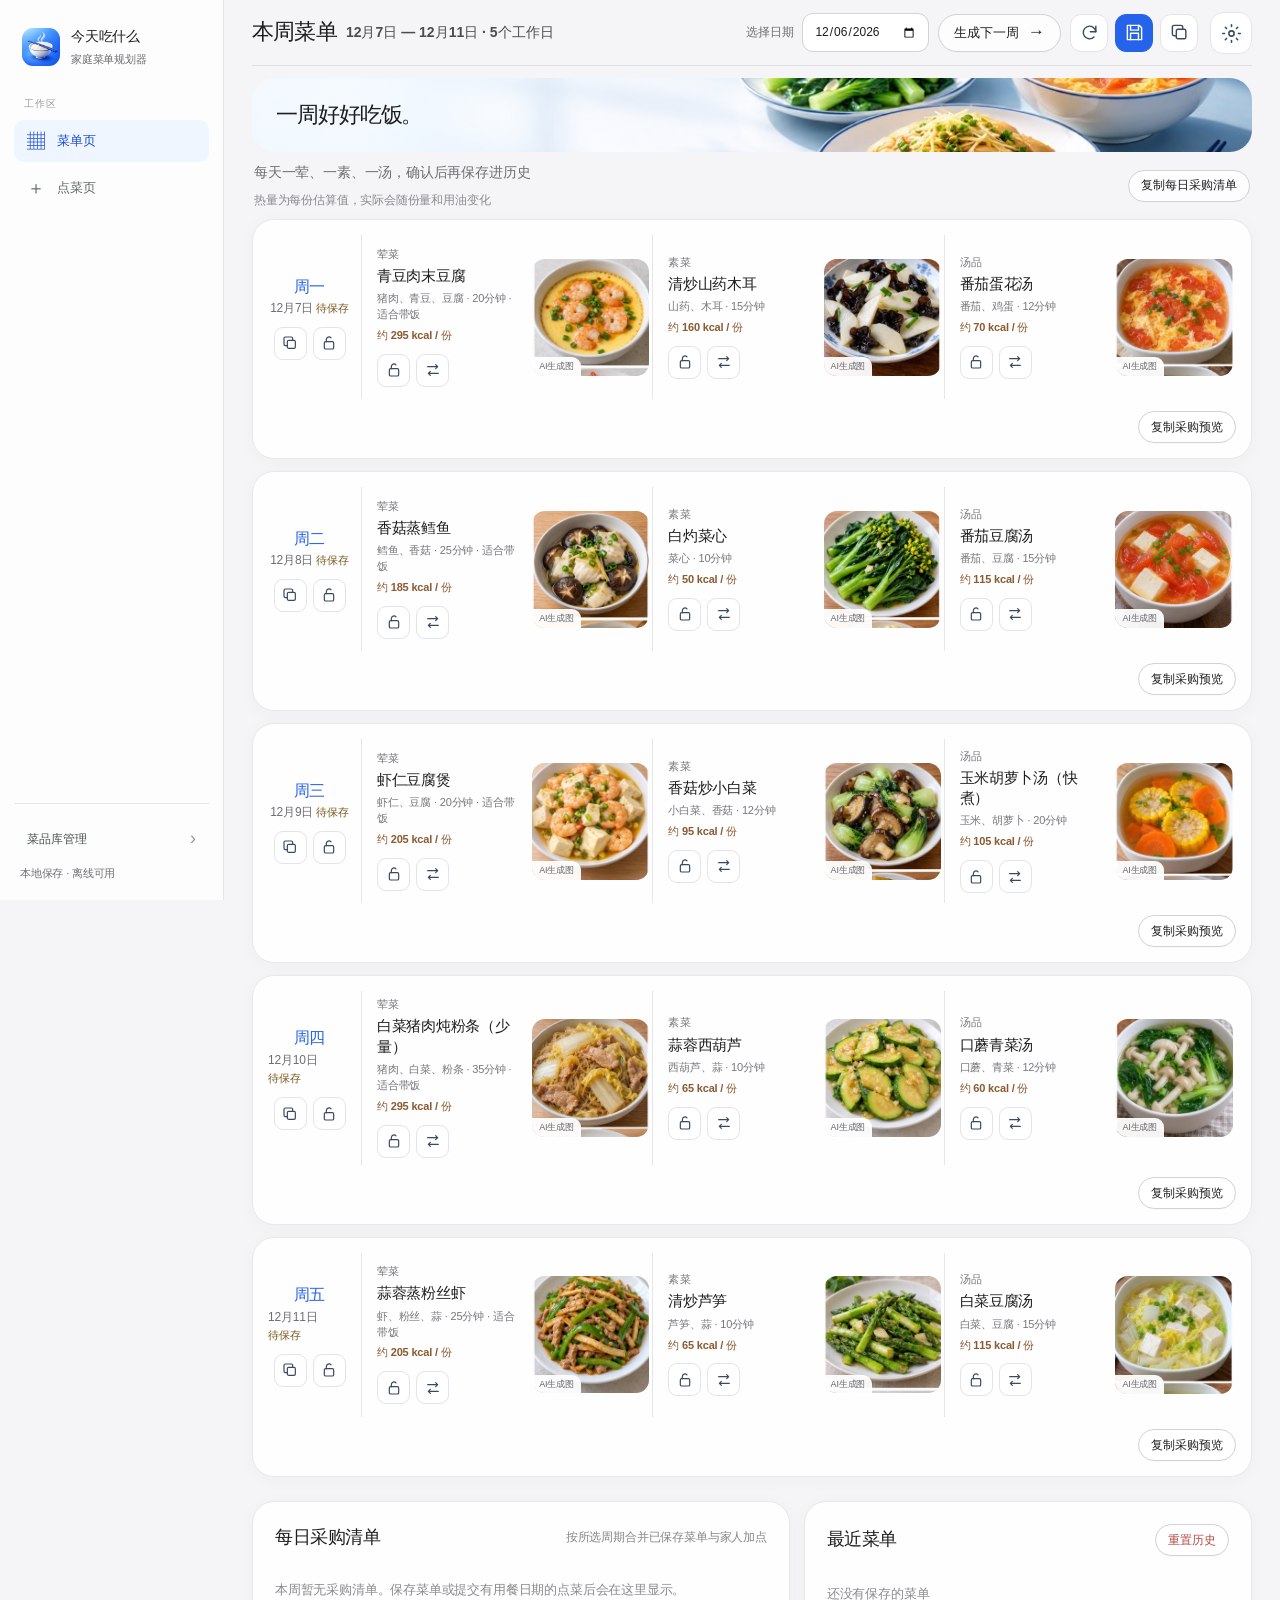
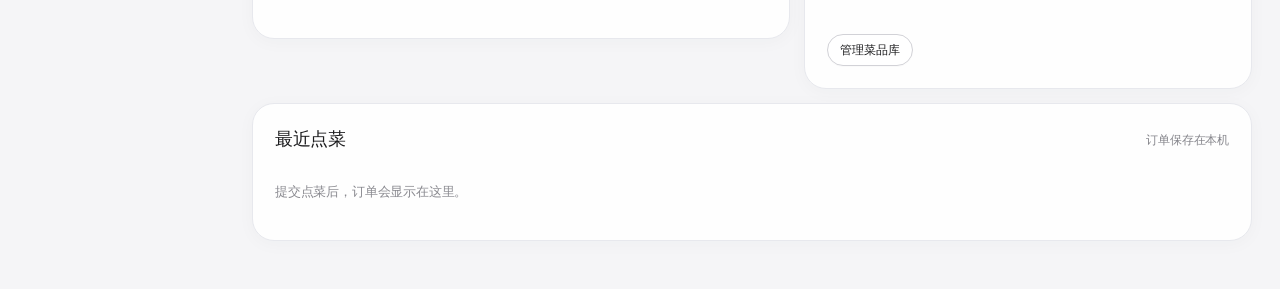
==== commit e0a7c561: "Streamline menu and ordering layouts and clarify daily shopping notes" ====
--- a/index.html
+++ b/index.html
@@ -386,6 +386,63 @@
   @keyframes cartUp{from{transform:translateY(16px);opacity:.7}to{transform:none;opacity:1}}
 }
 @media(prefers-reduced-motion:reduce){#cartSheet[open]{animation:none}.day-toggle i{transition:none}}
+
+.toolbar-title{display:none}
+.below{align-items:start}
+.grocery-day{margin-top:12px;padding:16px;border:1px solid #e0e6ee;border-radius:16px;background:#fff;overflow-wrap:anywhere}
+.grocery-day-head{gap:8px;margin-bottom:10px}
+.grocery-addon{margin:8px 0 12px;padding:10px 12px;border-radius:10px;background:#f1f6ff;color:#183b6c}
+.grocery-addon>strong{font-size:12px}
+.grocery-addon ul{list-style:none;margin:4px 0 0;padding:0;font-size:14px;line-height:1.55}
+.grocery-note{margin:6px 0 0;padding-top:6px;border-top:1px solid #d6e3f5;font-size:13px;white-space:pre-line}
+.qty-control[data-count="0"] button:first-child,.qty-control[data-count="0"] b{display:none}
+.order-hero{min-height:88px;padding:16px 26px;background-position:74% 48%}
+.order-hero h2{margin:0;font-size:26px}
+@media(min-width:701px){
+  .app-main>header{position:relative;min-height:0;height:0;padding:0;border:0;background:none;backdrop-filter:none}
+  .app-main>header .brand{display:none}
+  .app-main>header .settings-wrap{position:absolute;right:0;top:12px;z-index:13}
+  #menuView .toolbar{min-height:66px;padding:10px 54px 10px 0}
+  .toolbar-title{display:block;margin:0;font-size:22px;letter-spacing:-.035em}
+  #menuView .menu-banner{min-height:74px;margin:12px 0 0;padding:14px 24px;background-position:76% 48%}
+  .menu-banner .banner-copy span,.menu-banner .banner-copy small,#menuView #menuTitle{display:none}
+  .menu-banner .banner-copy strong{font-size:22px}
+  #menuView .section-head{align-items:center;padding:10px 2px}
+  .order-view{padding-top:1px}
+  .order-hero{margin:10px 54px 12px 0}
+  .order-layout>.cart-empty{display:flex;align-items:baseline;justify-content:space-between;gap:8px;padding:16px 18px}
+  .cart-empty .order-count,.cart-empty h3{margin:0}
+  .order-layout>.cart-empty>:not(h3):not(.order-count){display:none}
+}
+@media(max-width:700px){
+  .order-hero{display:flex;height:49px;min-height:49px;justify-content:center;padding:0 14px;margin:10px 0 12px;border-radius:12px;background-image:url('assets/brand/order-banner-mobile.jpg')!important;background-position:72% 48%}
+  .order-hero::after{display:none}
+  .order-hero h2{font-size:17px}
+  .order-dish-copy strong{font-size:14px}
+  .order-dish-copy span,.order-dish-copy small{font-size:11px;color:#596578}
+  .qty-control{grid-column:1/-1}
+  .qty-control button,.cart-stepper button,.day-actions .day-icon,.meal-controls .dish-icon,.menu-icon-actions .icon-action{width:44px;height:44px;min-width:44px;min-height:44px}
+  .qty-control button{border:0;background:radial-gradient(circle,#eaf2ff 0 14px,transparent 15px)}
+  .day-actions .day-icon,.meal-controls .dish-icon{background-color:transparent;border-color:transparent}
+  .day-head .day-toggle{min-height:44px}
+  .category-accordion .sub-filter{min-height:44px}
+  #menuGrid .meal-copy{grid-template-columns:minmax(0,1fr) auto}
+  #menuGrid .meal-meta.kcal{line-height:1.3}
+  .cart-stepper{gap:0}
+  #toast{top:calc(10px + env(safe-area-inset-top));bottom:auto;z-index:31}
+  .grocery-day{padding:12px}
+  .grocery-day-head .btn{min-height:44px}
+}
+@media(max-width:374px){
+  #menuGrid .meal-meta.kcal,#menuGrid .meal-controls{grid-column:1/-1}
+  #cartSheet .selected-order{flex-wrap:wrap}
+}
+@media(max-width:700px){
+  .day-actions .day-icon[aria-pressed=true],.meal-controls .dish-icon[aria-pressed=true]{background:#e4efff;border-color:#adcafd;color:#1856b0}
+}
+@media(max-width:700px) and (max-height:740px){
+  #menuView .menu-banner{display:none}
+}
 </style>
 </head>
 <body>
@@ -398,19 +455,19 @@
 </aside>
 <div class="app-main">
 <header><div class="brand"><div class="logo" aria-hidden="true"><img src="assets/brand/app-logo-small.png" alt=""></div><div><h1>今天吃什么</h1><p>一周家常菜单，让每天的一餐更从容</p></div></div><div class="settings-wrap"><button class="settings-toggle icon-action" id="settingsToggle" type="button" aria-label="设置与数据" aria-expanded="false" aria-controls="settingsPanel" title="设置与数据"><svg class="ui-icon" viewBox="0 0 24 24" fill="none" stroke="currentColor" stroke-width="1.8" stroke-linecap="round" stroke-linejoin="round" aria-hidden="true"><circle cx="12" cy="12" r="3"/><path d="M12 2v2m0 16v2M4.93 4.93l1.42 1.42m11.3 11.3 1.42 1.42M2 12h2m16 0h2M4.93 19.07l1.42-1.42m11.3-11.3 1.42-1.42"/></svg></button><div class="settings-panel" id="settingsPanel" hidden><button class="settings-item" id="syncOpen">多设备同步</button><button class="settings-item" id="manageTop">菜品库</button><button class="settings-item" id="exportBtn">导出数据</button><button class="settings-item" id="importBtn">导入数据</button><input class="file-input" type="file" id="importFile" accept="application/json,.json"></div></div></header>
-<main class="wrap"><section id="menuView"><div class="toolbar"><span class="period" id="periodLabel">本周 · 周一至周五</span><label class="date-picker">选择日期<input type="date" id="startDate" aria-label="选择菜单日期"></label><button class="btn next-week" id="nextWeek">生成下一周 <span aria-hidden="true">→</span></button><div class="menu-icon-actions"><button class="icon-action" id="regenerate" aria-label="重新生成菜单" title="重新生成菜单"><svg class="ui-icon" viewBox="0 0 24 24" fill="none" stroke="currentColor" stroke-width="1.8" stroke-linecap="round" stroke-linejoin="round" aria-hidden="true"><path d="M20 11a8 8 0 1 0-2.3 6.7"/><path d="M20 4v7h-7"/></svg></button><button class="icon-action primary" id="saveMenu" aria-label="保存菜单" title="保存菜单"><svg class="ui-icon" viewBox="0 0 24 24" fill="none" stroke="currentColor" stroke-width="1.8" stroke-linecap="round" stroke-linejoin="round" aria-hidden="true"><path d="M4 3h14l3 3v15H3V3h1Z"/><path d="M7 3v6h10V3M7 21v-8h10v8"/></svg></button><button class="icon-action" id="copyWeek" aria-label="复制菜单" title="复制菜单"><svg class="ui-icon" viewBox="0 0 24 24" fill="none" stroke="currentColor" stroke-width="1.8" stroke-linecap="round" stroke-linejoin="round" aria-hidden="true"><rect x="8" y="8" width="12" height="12" rx="2"/><path d="M16 8V5a2 2 0 0 0-2-2H5a2 2 0 0 0-2 2v9a2 2 0 0 0 2 2h3"/></svg></button></div></div>
+<main class="wrap"><section id="menuView"><div class="toolbar"><h2 class="toolbar-title">本周菜单</h2><span class="period" id="periodLabel">本周 · 周一至周五</span><label class="date-picker">选择日期<input type="date" id="startDate" aria-label="选择菜单日期"></label><button class="btn next-week" id="nextWeek">生成下一周 <span aria-hidden="true">→</span></button><div class="menu-icon-actions"><button class="icon-action" id="regenerate" aria-label="重新生成菜单" title="重新生成菜单"><svg class="ui-icon" viewBox="0 0 24 24" fill="none" stroke="currentColor" stroke-width="1.8" stroke-linecap="round" stroke-linejoin="round" aria-hidden="true"><path d="M20 11a8 8 0 1 0-2.3 6.7"/><path d="M20 4v7h-7"/></svg></button><button class="icon-action primary" id="saveMenu" aria-label="保存菜单" title="保存菜单"><svg class="ui-icon" viewBox="0 0 24 24" fill="none" stroke="currentColor" stroke-width="1.8" stroke-linecap="round" stroke-linejoin="round" aria-hidden="true"><path d="M4 3h14l3 3v15H3V3h1Z"/><path d="M7 3v6h10V3M7 21v-8h10v8"/></svg></button><button class="icon-action" id="copyWeek" aria-label="复制菜单" title="复制菜单"><svg class="ui-icon" viewBox="0 0 24 24" fill="none" stroke="currentColor" stroke-width="1.8" stroke-linecap="round" stroke-linejoin="round" aria-hidden="true"><rect x="8" y="8" width="12" height="12" rx="2"/><path d="M16 8V5a2 2 0 0 0-2-2H5a2 2 0 0 0-2 2v9a2 2 0 0 0 2 2h3"/></svg></button></div></div>
 <div class="menu-banner" role="img" aria-label="一荤一素一汤的家常菜单"><div class="banner-copy"><span>本周菜单</span><strong>一周好好吃饭。</strong><small>家常菜，提前安排好。</small></div></div>
 <div class="section-head"><div><h2 id="menuTitle">本周菜单</h2><p>每天一荤、一素、一汤，确认后再保存进历史</p><div class="calorie-note">热量为每份估算值，实际会随份量和用油变化</div></div><div class="day-actions"><button class="btn small" id="copyGroceries">复制每日采购清单</button></div></div><div class="week-grid" id="menuGrid"></div>
 <div class="below"><section class="panel"><div class="panel-head"><h3>每日采购清单</h3><span class="note">按所选周期合并已保存菜单与家人加点</span></div><div id="groceryList"></div></section><section class="panel"><div class="panel-head"><h3>最近菜单</h3><button class="btn small danger" id="resetHistory">重置历史</button></div><div id="historyList"></div><button class="btn small manage" id="manageBottom">管理菜品库</button></section></div><section class="panel order-panel"><div class="panel-head"><h3>最近点菜</h3><span class="note" data-order-sync></span></div><div id="orderHistory"></div></section></section>
 <section id="orderView" class="order-view" hidden>
-  <div class="order-hero"><div class="order-eyebrow">点菜 · 自选菜品</div><h2>今天想吃什么？</h2><p>从家常菜库里挑选喜欢的菜，设置份数和日期，再提交点菜。</p></div>
+  <div class="order-hero"><h2>今天想吃什么？</h2></div>
   <nav class="order-subnav" aria-label="点菜页面"><button class="order-subnav-btn" data-order-subpage="catalog">选菜下单</button><button class="order-subnav-btn" data-order-subpage="history">下单历史 <span id="orderHistoryCount">0</span></button></nav>
   <div id="orderCatalogSubpage" class="order-subpage">
     <button type="button" id="cartDock" aria-haspopup="dialog" aria-controls="cartSheet" hidden><span id="dockCount"></span><strong>查看清单 ›</strong></button>
     <dialog id="cartSheet" aria-labelledby="orderCartTitle"></dialog>
     <div class="order-layout">
       <section class="panel order-catalog"><div class="order-browser"><aside class="order-category-sidebar"><div class="category-heading">选择菜品分类</div><div id="orderFilters" class="order-filters"></div></aside><div class="order-results"><div class="order-tools"><input id="orderSearch" class="order-search" type="search" placeholder="搜索菜名或食材" aria-label="搜索菜名或食材"></div><div id="orderDishList" class="order-dish-list"></div></div></div></section>
-      <aside class="panel order-cart" id="orderCart"><button id="closeCart" class="btn small" type="button" aria-label="收起点菜清单">收起</button><h3 id="orderCartTitle">点菜清单</h3><div id="orderEditContext" class="order-edit-context" hidden></div><p id="orderCount" class="order-count">选择喜欢的菜品</p><div id="orderSelection" class="order-selection"></div><div class="order-fields"><label>希望用餐日期<input type="date" id="orderDate"></label><label>备注<textarea id="orderNote" maxlength="200" placeholder="例如：少盐、不要香菜"></textarea></label></div><button class="btn primary order-submit" id="submitOrder" disabled>提交点菜</button><p class="order-local-note" data-order-sync></p><div id="orderStatus" class="order-status" role="status"></div></aside>
+      <aside class="panel order-cart" id="orderCart"><button id="closeCart" class="btn small" type="button" aria-label="收起点菜清单">收起</button><h3 id="orderCartTitle">点菜清单</h3><div id="orderEditContext" class="order-edit-context" hidden></div><p id="orderCount" class="order-count" aria-live="polite">选择喜欢的菜品</p><div id="orderSelection" class="order-selection"></div><div class="order-fields"><label>希望用餐日期<input type="date" id="orderDate"></label><label>备注<textarea id="orderNote" maxlength="200" placeholder="例如：少盐、不要香菜"></textarea></label></div><button class="btn primary order-submit" id="submitOrder" disabled>提交点菜</button><p class="order-local-note" data-order-sync></p><div id="orderStatus" class="order-status" role="status"></div></aside>
     </div>
   </div>
   <section id="orderHistorySubpage" class="order-subpage" hidden><div class="history-page-head"><div><h3>下单历史</h3><p data-order-sync></p></div><button class="btn primary" id="createOrderFromHistory">＋ 新增订单</button></div><div id="managedOrderHistory" class="managed-order-list"></div></section>
@@ -526,28 +583,45 @@
 const firstDate=defaultDay(), todayKey=localISO(new Date());
 const selectionKey=current.days[0].date+'|'+datePickerValue;
 if(daySelectionKey!==selectionKey){expandedDate=firstDate;daySelectionKey=selectionKey}
-document.getElementById('menuTitle').textContent=is4?'未来4周菜单':'本周菜单';document.getElementById('periodLabel').textContent=`${fmtDate(current.days[0].date)} — ${fmtDate(current.days.at(-1).date)} · ${is4?'20个工作日':'5个工作日'}`;document.getElementById('startDate').value=datePickerValue;document.getElementById('menuGrid').classList.toggle('four-weeks',is4);document.getElementById('menuGrid').innerHTML=current.days.map(d=>{const locked=d.locked||{}, saved=dayIsSaved(d);
+document.getElementById('menuTitle').textContent=is4?'未来4周菜单':'本周菜单';document.querySelector('.toolbar-title').textContent=document.getElementById('menuTitle').textContent;document.getElementById('periodLabel').textContent=`${fmtDate(current.days[0].date)} — ${fmtDate(current.days.at(-1).date)} · ${is4?'20个工作日':'5个工作日'}`;document.getElementById('startDate').value=datePickerValue;document.getElementById('menuGrid').classList.toggle('four-weeks',is4);document.getElementById('menuGrid').innerHTML=current.days.map(d=>{const locked=d.locked||{}, saved=dayIsSaved(d);
 const weekday=daysCN[new Date(d.date+'T00:00:00').getDay()], isToday=d.date===todayKey;
 return `<article class="day-card ${d.date===expandedDate?'expanded':''} ${d.date===firstDate?'first-day':''} ${locked.day?'day-locked':''}"><div class="day-head"><div><strong class="desktop-day">${weekday}</strong>
 <button type="button" class="day-toggle" data-action="expand" data-date="${d.date}" aria-expanded="${d.date===expandedDate}">${isToday?'今天 · ':''}${weekday}<i aria-hidden="true">›</i></button>
 <small>${fmtDate(d.date)} <span class="save-state ${saved?'saved':''}">${saved?'已保存':'待保存'}</span></small></div><div class="day-actions"><button class="icon-action day-icon" aria-label="复制当天菜单" title="复制当天菜单" data-action="copyday" data-date="${d.date}"><svg class="ui-icon" viewBox="0 0 24 24" fill="none" stroke="currentColor" stroke-width="1.8" stroke-linecap="round" stroke-linejoin="round" aria-hidden="true"><rect x="8" y="8" width="12" height="12" rx="2"/><path d="M16 8V5a2 2 0 0 0-2-2H5a2 2 0 0 0-2 2v9a2 2 0 0 0 2 2h3"/></svg></button><button class="icon-action day-icon ${locked.day?'is-locked':''}" aria-label="${locked.day?'解除整日锁定':'锁定整日菜单'}" aria-pressed="${!!locked.day}" title="${locked.day?'解除整日锁定':'锁定整日菜单'}" data-action="lockday" data-date="${d.date}">${uiIcon(locked.day?'lock':'unlock')}</button></div></div>${['meat','vegetable','soup'].map(slot=>{const dish=getDish(d[slot]);return `<div class="meal"><div class="meal-copy"><span class="tag">${categoryNames[slot]}</span><div class="meal-name">${escapeHtml(dish?.name||'菜品缺失')}</div><div class="meal-meta">${dish?(escapeHtml((dish.ingredients||[]).join('、'))+' · '+escapeHtml(dish.estimatedTime)+'分钟'+(slot==='meat'?` · ${dish.lunchboxSuitable?'适合带饭':'当天食用'}`:'')):''}</div><div class="meal-meta kcal">约 ${estimateCalories(dish)} kcal / 份</div><div class="meal-controls"><button class="icon-action dish-icon ${slotLocked(d,slot)?'is-locked':''}" aria-label="${slotLocked(d,slot)?'解锁':'锁定'}${escapeHtml(dish?.name||'菜品')}" aria-pressed="${slotLocked(d,slot)?true:false}" title="${slotLocked(d,slot)?'解锁':'锁定'}" data-action="lock" data-slot="${slot}" data-date="${d.date}">${uiIcon(slotLocked(d,slot)?'lock':'unlock')}</button><button class="icon-action dish-icon" aria-label="替换${escapeHtml(dish?.name||'菜品')}" title="替换菜品" data-action="replace" data-slot="${slot}" data-date="${d.date}">${uiIcon('swap')}</button></div></div>${dish?dishPhoto(dish):'<div class="photo-panel photo-missing"><span class="photo-placeholder">暂无菜品</span></div>'}</div>`}).join('')}<footer class="day-foot"><button class="btn small" type="button" data-action="day-shopping" data-date="${d.date}">${saved?(isToday?'复制今日采购':'复制本日采购'):'复制采购预览'}</button></footer></article>`}).join('');renderGroceries();renderHistory();renderOrders();renderOrderPage({animate:!document.getElementById('orderView').hidden})}function selectMenuWeek(date){const priorPicker=datePickerValue;datePickerValue=date;const start=workWeekOf(date),cached=state.menuCache?.[start];if(cached&&Array.isArray(cached.days)){const check=validateMenu(cached.days,{count:cached.days.length,locks:normalizeLocksForMenu(cached.days),existingDays:cached.days,checkHistory:true});if(check.valid){current=cached;state.current=current;selectedStart=start;persist({share:false});render();toast('已恢复这周缓存的菜单。');return}}if(!regenerate(5,start,{share:false})){datePickerValue=priorPicker;render()}}
-function setActiveView(view,save=true){const next=view==='order'?'order':'menu',target=document.getElementById(next==='order'?'orderView':'menuView'),changed=next!==activeView||target.hidden;activeView=next;state.activeView=next;document.getElementById('menuView').hidden=next!=='menu';document.getElementById('orderView').hidden=next!=='order';document.querySelectorAll('[data-view]').forEach(el=>{const active=el.dataset.view===next;el.classList.toggle('active',active);if(el.tagName==='BUTTON')el.setAttribute('aria-current',active?'page':'false')});if(changed){target.classList.remove('view-enter');void target.offsetWidth;target.classList.add('view-enter');target.addEventListener('animationend',()=>target.classList.remove('view-enter'),{once:true});if(next==='order')renderOrderPage({animate:true});else render()}if(save)persist({share:false})}
+function setActiveView(view,save=true){const next=view==='order'?'order':'menu',target=document.getElementById(next==='order'?'orderView':'menuView'),changed=next!==activeView||target.hidden;activeView=next;state.activeView=next;document.getElementById('menuView').hidden=next!=='menu';document.getElementById('orderView').hidden=next!=='order';document.querySelectorAll('[data-view]').forEach(el=>{const active=el.dataset.view===next;el.classList.toggle('active',active);if(el.tagName==='BUTTON')el.setAttribute('aria-current',active?'page':'false')});if(changed){document.getElementById('toast').classList.remove('show');target.classList.remove('view-enter');void target.offsetWidth;target.classList.add('view-enter');target.addEventListener('animationend',()=>target.classList.remove('view-enter'),{once:true});if(next==='order')renderOrderPage({animate:true});else render()}if(save)persist({share:false})}
 function openOrderPage(){setActiveView('order')}
 function acceptOrder(payload){if(!payload||!Array.isArray(payload.items)||!payload.items.length)return false;const items=[];for(const item of payload.items){const dish=state.dishes.find(d=>d.id===item?.dishId);const quantity=Number(item?.quantity);if(!dish||dish.enabled===false||dish.excluded||containsCucumber(dish)||!Number.isInteger(quantity)||quantity<1||quantity>20)return false;items.push({dishId:dish.id,quantity})}const requestedDate=typeof payload.requestedDate==='string'&&/^\d{4}-\d{2}-\d{2}$/.test(payload.requestedDate)?payload.requestedDate:'';const order={id:'order-'+crypto.randomUUID(),createdAt:new Date().toISOString(),requestedDate,note:String(payload.note||'').slice(0,200),items};return persistOrderMutation([...(state.orders||[]),order].slice(-50),'点菜单已保存到本机。')}
 function renderOrders(){renderOrderSync();const root=document.getElementById('orderHistory');if(!root)return;const orders=[...(state.orders||[])].slice(-5).reverse();if(!orders.length){root.innerHTML='<div class="empty">提交点菜后，订单会显示在这里。</div>';renderManagedOrders();return}root.innerHTML=orders.map(o=>`<div class="history-entry"><strong>点菜单 · ${o.requestedDate?escapeHtml(o.requestedDate):'未指定日期'}</strong><div class="history-detail">${(o.items||[]).map(i=>`${escapeHtml(getDish(i.dishId)?.name||'菜品已删除')} × ${i.quantity}`).join('、')}${o.note?`<br>备注：${escapeHtml(o.note)}`:''}</div></div>`).join('');renderManagedOrders()}
 function eligibleOrderDishes(){return state.dishes.filter(d=>d.enabled!==false&&!d.excluded&&!containsCucumber(d))}
 const orderSubcategories={meat:[['pork','猪肉'],['beef','牛肉'],['chicken','鸡肉'],['fish','鱼肉'],['other','海鲜/其他']],vegetable:[['leafy','绿叶菜'],['cruciferous','十字花科'],['mushroom','菌菇'],['gourd','瓜类'],['other','根茎/其他']],soup:[['egg','蛋花汤'],['tofu','豆腐汤'],['mushroom','菌菇汤'],['vegetable','瓜菜汤'],['other','其他汤品']]};
-function classifyOrderSubcategory(d){const source=[d.name,d.proteinType,d.vegetableType,...(d.ingredients||[])].join('');if(d.category==='meat'){if(/猪肉|猪里脊|排骨/.test(source))return'pork';if(/牛肉|牛腩/.test(source))return'beef';if(/鸡肉|鸡腿|鸡翅/.test(source))return'chicken';if(/鱼肉|鲫鱼|鲈鱼|鳕鱼|带鱼|三文鱼|黄花鱼|多宝鱼|鱼片|鱼块/.test(source))return'fish';return'other'}if(d.category==='vegetable'){if(/十字花科|西兰花|菜花|花菜|包菜|卷心菜/.test(source))return'cruciferous';if(/菌菇|香菇|口蘑|金针菇|木耳|平菇/.test(source))return'mushroom';if(/瓜类|冬瓜|丝瓜|苦瓜|西葫芦|南瓜/.test(source))return'gourd';if(/绿叶菜|生菜|菠菜|油麦菜|上海青|菜心|芥兰|空心菜|苋菜|芦笋|豆苗/.test(source))return'leafy';return'other'}if(/鸡蛋|蛋花/.test(source))return'egg';if(/豆腐|豆制品/.test(source))return'tofu';if(/菌菇|香菇|口蘑|金针菇|木耳/.test(source))return'mushroom';if(/瓜|番茄|西红柿|白菜|萝卜|菠菜|紫菜|海带|玉米/.test(source))return'vegetable';return'other'}
+function classifyOrderSubcategory(d){const source=[d.name,d.proteinType,d.vegetableType,...(d.ingredients||[])].join('');if(d.category==='meat'){
+    const protein = String(d.proteinType || '').trim();
+    const groups = [[/猪|里脊|排骨/,'pork'], [/牛/,'beef'], [/鸡肉|鸡腿|鸡翅|鸡胸|^鸡$/,'chicken'], [/鱼/,'fish'], [/海鲜|虾|贝|蟹|蛋|豆|羊|鸭|其他/,'other']];
+    for(const ingredient of [protein,...(d.ingredients || [])]){
+      const match = groups.find(([pattern])=>pattern.test(ingredient));
+      if(match)return match[1];
+    }
+    return 'other';
+  }if(d.category==='vegetable'){if(/十字花科|西兰花|菜花|花菜|包菜|卷心菜/.test(source))return'cruciferous';if(/菌菇|香菇|口蘑|金针菇|木耳|平菇/.test(source))return'mushroom';if(/瓜类|冬瓜|丝瓜|苦瓜|西葫芦|南瓜/.test(source))return'gourd';if(/绿叶菜|生菜|菠菜|油麦菜|上海青|菜心|芥兰|空心菜|苋菜|芦笋|豆苗/.test(source))return'leafy';return'other'}if(/鸡蛋|蛋花/.test(source))return'egg';if(/豆腐|豆制品/.test(source))return'tofu';if(/菌菇|香菇|口蘑|金针菇|木耳/.test(source))return'mushroom';if(/瓜|番茄|西红柿|白菜|萝卜|菠菜|紫菜|海带|玉米/.test(source))return'vegetable';return'other'}
 function renderOrderFilters(){const root=document.getElementById('orderFilters');if(!root)return;const dishes=eligibleOrderDishes();if(!categoryNames[orderCategory]){orderCategory='';orderSubcategory=''}const descriptions={meat:'猪肉、牛肉、鸡肉、鱼肉及海鲜/其他',vegetable:'绿叶菜、十字花科、菌菇、瓜类及根茎/其他',soup:'蛋花汤、豆腐汤、菌菇汤、瓜菜汤及其他'};const icons={meat:'🍗',vegetable:'🥬',soup:'🍲'};const signature=JSON.stringify(dishes.map(d=>[d.id,d.name,d.category,d.proteinType,d.vegetableType,d.ingredients]));if(root.dataset.filterSignature!==signature){root.innerHTML=Object.entries(categoryNames).map(([category,label])=>{const options=orderSubcategories[category]||[];const categoryDishes=dishes.filter(d=>d.category===category);const subfilters=options.map(([key,name])=>{const count=categoryDishes.filter(d=>classifyOrderSubcategory(d)===key).length;return `<button type="button" class="sub-filter" data-order-subcategory="${key}" data-order-parent="${category}"><span>${name}</span><small>${count} 道</small></button>`}).join('');return `<section class="category-accordion" data-accordion="${category}"><button type="button" class="category-accordion-trigger" data-order-category="${category}" aria-expanded="false"><span class="category-accordion-icon" aria-hidden="true">${icons[category]}</span><span class="category-accordion-copy"><strong>${label}</strong><small>${descriptions[category]}</small></span><svg class="category-accordion-chevron" viewBox="0 0 20 20" aria-hidden="true"><path d="m7 4 6 6-6 6"/></svg></button><div class="category-accordion-panel" aria-hidden="true"><div class="category-accordion-content"><div class="subcategory-options">${subfilters}</div></div></div></section>`}).join('');root.dataset.filterSignature=signature}root.querySelectorAll('[data-accordion]').forEach(card=>{const open=orderCategory===card.dataset.accordion;card.classList.toggle('is-open',open);card.querySelector('[data-order-category]').setAttribute('aria-expanded',String(open));card.querySelector('.category-accordion-panel').setAttribute('aria-hidden',String(!open));card.querySelectorAll('[data-order-subcategory]').forEach(btn=>btn.classList.toggle('active',open&&btn.dataset.orderSubcategory===orderSubcategory))});root.onclick=e=>{const categoryButton=e.target.closest('[data-order-category]');if(categoryButton){const next=categoryButton.dataset.orderCategory;orderCategory=orderCategory===next?'':next;orderSubcategory='';renderOrderPage();return}const subButton=e.target.closest('[data-order-subcategory]');if(subButton){orderCategory=subButton.dataset.orderParent;orderSubcategory=subButton.dataset.orderSubcategory;renderOrderPage()}}}
-function renderOrderDishes(animate=true){const root=document.getElementById('orderDishList');if(!root)return;if(!orderCategory){root.innerHTML='<div class="empty catalog-empty">先选择荤菜、素菜或汤品，展开对应分类。</div>';return}if(!orderSubcategory){root.innerHTML='<div class="empty catalog-empty">请选择一种细分分类，查看对应菜品。</div>';return}const query=(document.getElementById('orderSearch').value||'').trim().toLowerCase();const dishes=eligibleOrderDishes().filter(d=>d.category===orderCategory&&classifyOrderSubcategory(d)===orderSubcategory&&(!query||`${d.name} ${(d.ingredients||[]).join(' ')}`.toLowerCase().includes(query)));if(!dishes.length){root.innerHTML='<div class="empty catalog-empty">没有找到符合条件的菜品。</div>';return}root.innerHTML=dishes.map((d,index)=>{const qty=orderQuantities.get(d.id)||0,delay=animate?Math.min(index,8)*22:0;return `<article class="order-dish" style="--dish-delay:${delay}ms"><div class="order-dish-photo">${dishPhoto(d)}</div><div class="order-dish-copy"><strong>${escapeHtml(d.name)}</strong><span>${escapeHtml((d.ingredients||[]).join('、'))}</span>${d.favorite?'<em class="dish-favorite">♥ 已收藏</em>':''}<small>${escapeHtml(categoryNames[d.category]||'家常菜')} · ${Number(d.estimatedTime)||0}分钟 · 约${estimateCalories(d)} kcal</small></div><div class="qty-control"><button type="button" aria-label="减少${escapeHtml(d.name)}" data-qty="-1" data-id="${escapeHtml(d.id)}" ${qty<=0?'disabled':''}>−</button><b>${qty}</b><button type="button" aria-label="增加${escapeHtml(d.name)}" data-qty="1" data-id="${escapeHtml(d.id)}">＋</button></div></article>`}).join('');root.querySelectorAll('[data-qty]').forEach(btn=>btn.onclick=()=>{adjustSelection(btn.dataset.id,Number(btn.dataset.qty))})}
+function renderOrderDishes(animate=true){const root=document.getElementById('orderDishList');if(!root)return;if(!orderCategory){root.innerHTML='<div class="empty catalog-empty">先选择荤菜、素菜或汤品，展开对应分类。</div>';return}if(!orderSubcategory){root.innerHTML='<div class="empty catalog-empty">请选择一种细分分类，查看对应菜品。</div>';return}const query=(document.getElementById('orderSearch').value||'').trim().toLowerCase();const dishes=eligibleOrderDishes().filter(d=>d.category===orderCategory&&classifyOrderSubcategory(d)===orderSubcategory&&(!query||`${d.name} ${(d.ingredients||[]).join(' ')}`.toLowerCase().includes(query)));if(!dishes.length){root.innerHTML='<div class="empty catalog-empty">没有找到符合条件的菜品。</div>';return}root.innerHTML=dishes.map((d,index)=>{const qty=orderQuantities.get(d.id)||0,delay=animate?Math.min(index,8)*22:0;return `<article class="order-dish" style="--dish-delay:${delay}ms"><div class="order-dish-photo">${dishPhoto(d)}</div><div class="order-dish-copy"><strong>${escapeHtml(d.name)}</strong><span>${escapeHtml((d.ingredients||[]).join('、'))}</span>${d.favorite?'<em class="dish-favorite">♥ 已收藏</em>':''}<small>${escapeHtml(categoryNames[d.category]||'家常菜')} · ${Number(d.estimatedTime)||0}分钟 · 约${estimateCalories(d)} kcal</small></div><div class="qty-control" data-count="${qty}"><button type="button" aria-label="减少${escapeHtml(d.name)}" data-qty="-1" data-id="${escapeHtml(d.id)}" ${qty<=0?'disabled':''}>−</button><b>${qty}</b><button type="button" aria-label="增加${escapeHtml(d.name)}" data-qty="1" data-id="${escapeHtml(d.id)}" ${qty>=20?'disabled':''}>＋</button></div></article>`}).join('');root.querySelectorAll('[data-qty]').forEach(btn=>btn.onclick=()=>{adjustSelection(btn.dataset.id,Number(btn.dataset.qty))})}
 function adjustSelection(id,delta){
   const next=(orderQuantities.get(id)||0)+delta;
   if(next<0||next>20)return;
   if(next)orderQuantities.set(id,next);else orderQuantities.delete(id);
-  renderOrderDishes(false);
+  const plus=document.querySelector('[data-qty="1"][data-id="'+CSS.escape(id)+'"]');
+  if(plus){
+    const control=plus.parentElement, minus=control.querySelector('[data-qty="-1"]');
+    control.dataset.count=String(next);
+    control.querySelector('b').textContent=String(next);
+    if(!next && document.activeElement===minus)plus.focus({preventScroll:true});
+    if(next===20 && document.activeElement===plus)minus.focus({preventScroll:true});
+    minus.disabled=!next;
+    plus.disabled=next===20;
+  }
   renderOrderSelection();
 }
-function renderOrderSelection(){const allowed=new Set(eligibleOrderDishes().map(d=>d.id));if(orderEditTargetId){const original=(state.orders||[]).find(x=>x.id===orderEditTargetId);for(const item of orderItemsOf(original))allowed.add(item.dishId)}for(const id of orderQuantities.keys())if(!allowed.has(id))orderQuantities.delete(id);const root=document.getElementById('orderSelection');const count=[...orderQuantities.values()].reduce((a,b)=>a+b,0);document.getElementById('orderCount').textContent=count?`${orderEditTargetId?'订单现有菜品':'已选'} ${count} 份 · ${orderQuantities.size} 道菜`:'选择喜欢的菜品';document.getElementById('submitOrder').disabled=count===0;document.getElementById('submitOrder').textContent=orderEditTargetId?'保存订单更新':'提交点菜';const dock=document.getElementById('cartDock');
+function renderOrderSelection(){const allowed=new Set(eligibleOrderDishes().map(d=>d.id));if(orderEditTargetId){const original=(state.orders||[]).find(x=>x.id===orderEditTargetId);for(const item of orderItemsOf(original))allowed.add(item.dishId)}for(const id of orderQuantities.keys())if(!allowed.has(id))orderQuantities.delete(id);const root=document.getElementById('orderSelection');const count=[...orderQuantities.values()].reduce((a,b)=>a+b,0);document.getElementById('orderCount').textContent=count?`${orderEditTargetId?'订单现有菜品':'已选'} ${count} 份 · ${orderQuantities.size} 道菜`:'已选 0 道';document.getElementById('orderCart').classList.toggle('cart-empty',count===0&&!orderEditTargetId);document.getElementById('submitOrder').disabled=count===0;document.getElementById('submitOrder').textContent=orderEditTargetId?'保存订单更新':'提交点菜';const dock=document.getElementById('cartDock');
   dock.hidden=!count&&!orderEditTargetId;
   document.getElementById('dockCount').textContent=`已选 ${orderQuantities.size} 道 · ${count} 份`;
   root.innerHTML=count?[...orderQuantities].map(([id,qty])=>{
@@ -616,8 +690,15 @@
 }
 function datedOrders(date){return state.orders.filter(o=>o.requestedDate===date)}
 function groceryOrderLine(order){
-  const items=orderItemsOf(order).map(i=>(getDish(i.dishId)?.name||'已移除菜品')+' × '+i.quantity+'份');
-  return items.join('、')+(order.note?'（备注：'+order.note+'）':'');
+  return groceryOrderItems(order).join('、')+(order.note?'\n备注：'+order.note:'');
+}
+function groceryOrderItems(order){
+  return orderItemsOf(order).map(i=>(getDish(i.dishId)?.name||'已移除菜品')+' × '+i.quantity+'份');
+}
+function groceryOrderCard(order){
+  const items=groceryOrderItems(order).map(item=>'<li>'+escapeHtml(item)+'</li>').join('');
+  const note=order.note?'<p class="grocery-note"><strong>备注</strong> '+escapeHtml(order.note)+'</p>':'';
+  return '<div class="grocery-addon"><strong>家人加点</strong><ul>'+items+'</ul>'+note+'</div>';
 }
 function groceries(days){
   const map=new Set();
@@ -626,8 +707,8 @@
     for(const id of dishIds)for(const ing of getDish(id)?.ingredients||[])map.add(ing);
   }
   const groups={'肉类':[],'水产':[],'蔬菜菌菇':[],'蛋豆制品':[],'主食及其他':[]};const proteinWords=/鸡肉|鸡翅|猪肉|猪里脊|牛肉|排骨|三文鱼|鳕鱼|带鱼|鲫鱼|黄花鱼|多宝鱼|鱼片|鱼块|虾仁|虾皮|虾$/;const eggWords=/鸡蛋|豆腐|豆干|豆制品/;for(const ing of map){let g=proteinWords.test(ing)?(/鱼|虾|三文鱼|鳕鱼/.test(ing)?'水产':'肉类'):eggWords.test(ing)?'蛋豆制品':/粉丝|粉条/.test(ing)?'主食及其他':'蔬菜菌菇';groups[g].push(ing)}return groups}
-function groceryText(days){return '每日采购清单\n'+days.map(d=>{const gs=groceries([d]),lines=Object.entries(gs).filter(([,a])=>a.length).map(([k,a])=>`${k}：${a.join('、')}`);for(const o of datedOrders(d.date))lines.push('家人加点：'+groceryOrderLine(o));return `\n${daysCN[new Date(d.date+'T00:00:00').getDay()]} ${fmtDate(d.date)}\n${lines.join('\n')}`}).join('\n')}
-function renderGroceries(){const days=shoppingDays();const out=document.getElementById('groceryList');if(!days.length){out.innerHTML='<div class="empty">本周暂无采购清单。保存菜单或提交有用餐日期的点菜后会在这里显示。</div>';return}out.innerHTML=days.map(d=>{const gs=groceries([d]);return `<div class="grocery-day"><div class="grocery-day-head"><strong>🧺 ${daysCN[new Date(d.date+'T00:00:00').getDay()]} · ${fmtDate(d.date)}</strong><button class="btn small" data-action="copygroceryday" data-date="${d.date}">复制本日采购</button></div>${datedOrders(d.date).map(o=>'<p><strong>家人加点</strong> '+escapeHtml(groceryOrderLine(o))+'</p>').join('')}${Object.entries(gs).filter(([,a])=>a.length).map(([k,a])=>`<div class="grocery-group"><h4>${k}</h4><div class="chips">${a.map(x=>`<span class="chip">${escapeHtml(x)}</span>`).join('')}</div></div>`).join('')||'<div class="empty">暂无食材</div>'}</div>`}).join('')}
+function groceryText(days){return '每日采购清单\n'+days.map(d=>{const gs=groceries([d]),lines=Object.entries(gs).filter(([,a])=>a.length).map(([k,a])=>`${k}：${a.join('、')}`);lines.unshift(...datedOrders(d.date).map(o=>'家人加点：'+groceryOrderLine(o)));return `\n${daysCN[new Date(d.date+'T00:00:00').getDay()]} ${fmtDate(d.date)}\n${lines.join('\n')}`}).join('\n')}
+function renderGroceries(){const days=shoppingDays();const out=document.getElementById('groceryList');if(!days.length){out.innerHTML='<div class="empty">本周暂无采购清单。保存菜单或提交有用餐日期的点菜后会在这里显示。</div>';return}out.innerHTML=days.map(d=>{const gs=groceries([d]);return `<div class="grocery-day"><div class="grocery-day-head"><strong>${daysCN[new Date(d.date+'T00:00:00').getDay()]} · ${fmtDate(d.date)}</strong><button class="btn small" data-action="copygroceryday" data-date="${d.date}">复制本日采购</button></div>${datedOrders(d.date).map(groceryOrderCard).join('')}${Object.entries(gs).filter(([,a])=>a.length).map(([k,a])=>`<div class="grocery-group"><h4>${k}</h4><div class="chips">${a.map(x=>`<span class="chip">${escapeHtml(x)}</span>`).join('')}</div></div>`).join('')||'<div class="empty">暂无食材</div>'}</div>`}).join('')}
 function renderHistory(){const h=document.getElementById('historyList');if(!state.confirmed.length){h.innerHTML='<div class="empty">还没有保存的菜单</div>';return}const weeks=new Map();for(const item of state.confirmed){const monday=mondayOf(item.date);if(!weeks.has(monday))weeks.set(monday,[]);weeks.get(monday).push(item)}h.innerHTML=[...weeks.entries()].sort((a,b)=>b[0].localeCompare(a[0])).slice(0,4).map(([monday,items],i)=>{items.sort((a,b)=>a.date.localeCompare(b.date));const end=items.at(-1).date;return `<details class="history-entry" ${i===0?'open':''}><summary><b>${items.length===5?'本周菜单':'菜单'}</b><span>${fmtDate(monday)}—${fmtDate(end)} · ${new Date(items.at(-1).savedAt||0).toLocaleDateString('zh-CN')}</span></summary><div class="history-detail">${items.map(x=>{const d=x.day;return `<div><b>${daysCN[new Date(d.date+'T00:00:00').getDay()]} ${fmtDate(d.date)}</b>：荤 ${escapeHtml(getDish(d.meat)?.name||'菜品已删除')} · 素 ${escapeHtml(getDish(d.vegetable)?.name||'菜品已删除')} · 汤 ${escapeHtml(getDish(d.soup)?.name||'菜品已删除')}</div>`}).join('')}</div></details>`}).join('')}
 async function copy(text){try{await navigator.clipboard.writeText(text);toast('已复制，可以粘贴发送给阿姨。')}catch(e){const ta=document.createElement('textarea');ta.value=text;document.body.append(ta);ta.select();document.execCommand('copy');ta.remove();toast('已复制菜单。')}}
 document.getElementById('menuGrid').addEventListener('click',e=>{const b=e.target.closest('[data-action]');if(!b)return;const {action,date,slot}=b.dataset;if(action==='expand'){
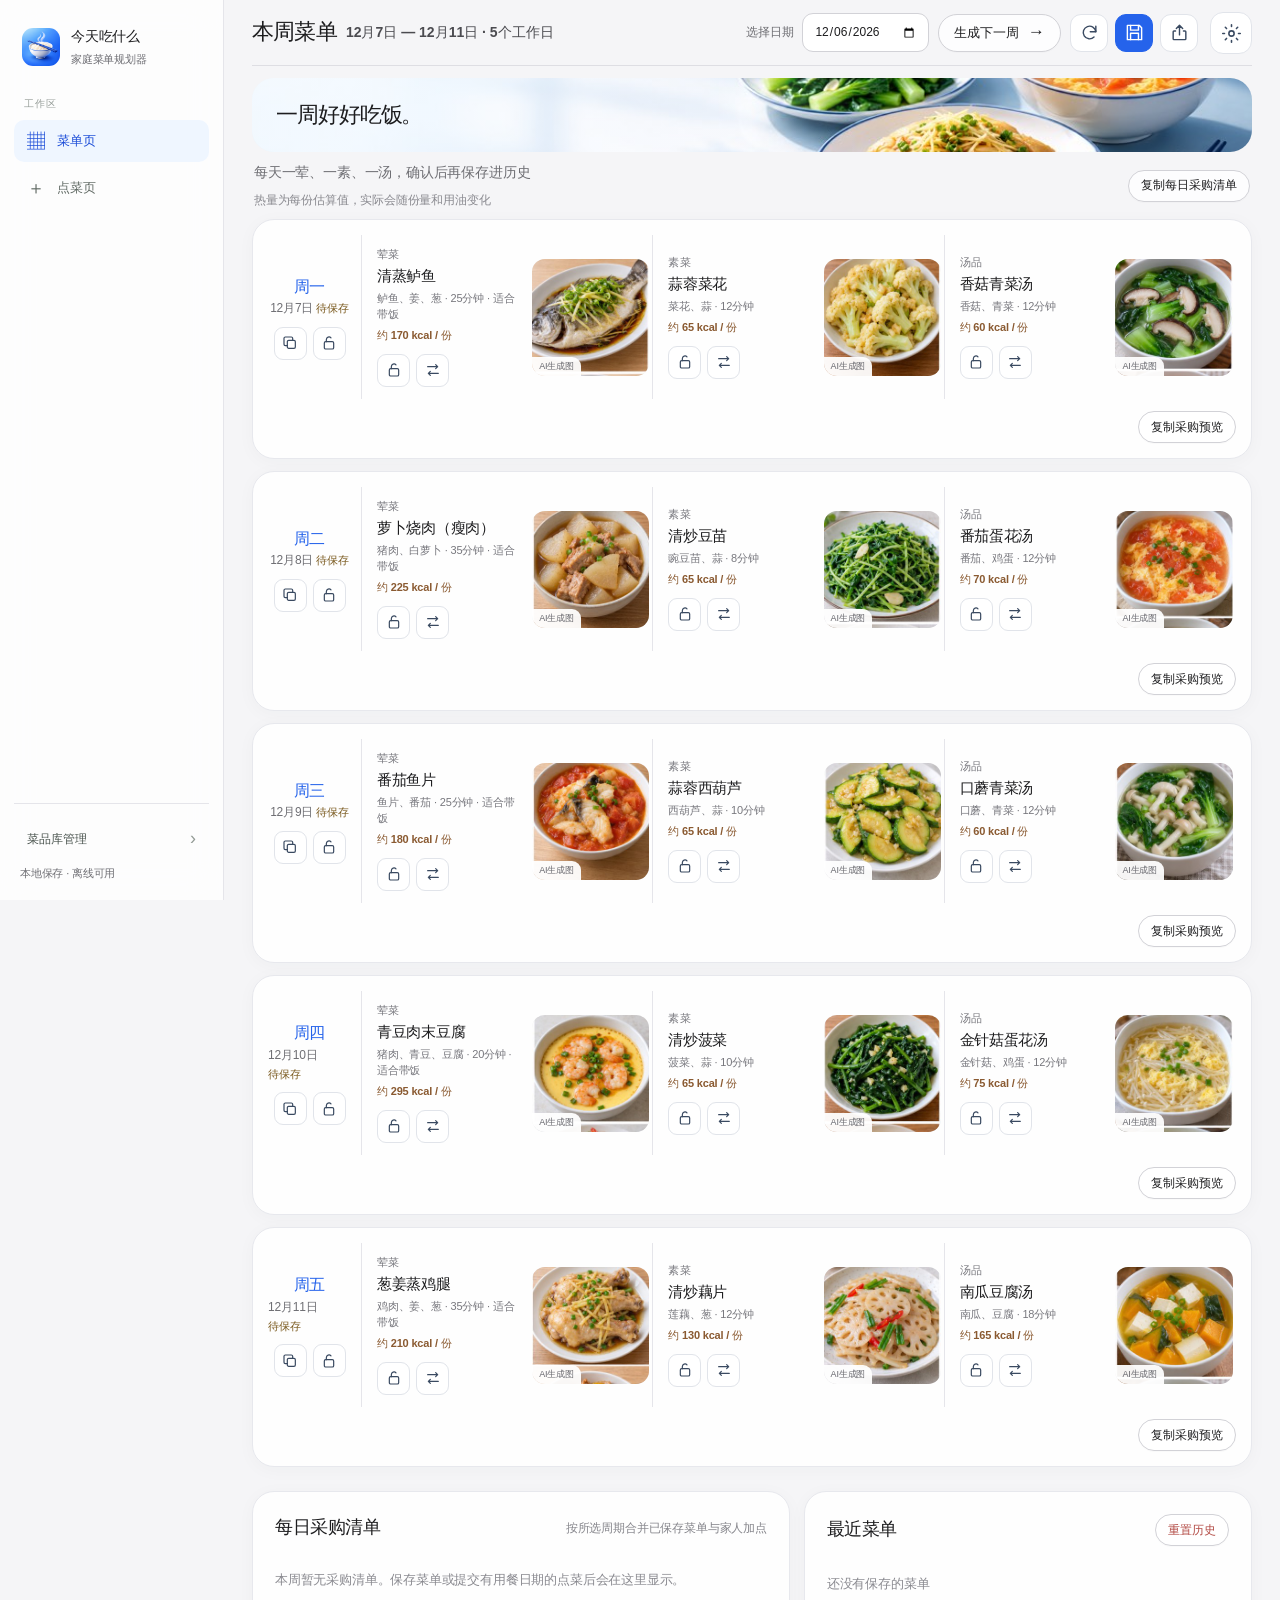
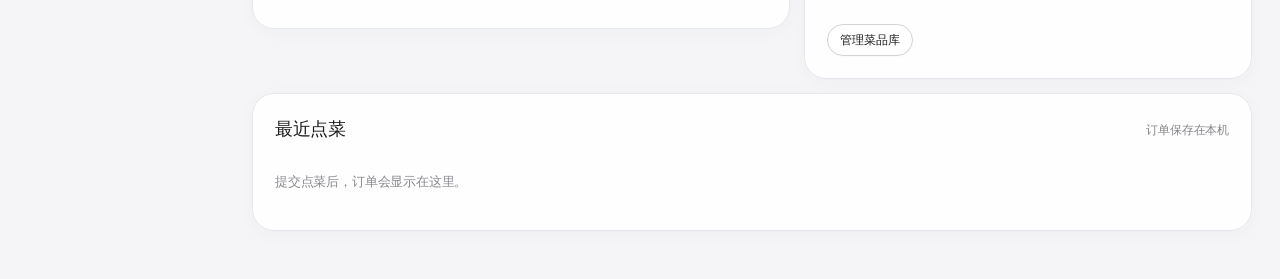
==== commit 3fef7f5d: "Share weekly and daily menus as read-only snapshots" ====
--- a/index.html
+++ b/index.html
@@ -444,6 +444,7 @@
   #menuView .menu-banner{display:none}
 }
 </style>
+<link rel="stylesheet" href="menu-share.css">
 </head>
 <body>
 <div class="app-shell">
@@ -455,7 +456,7 @@
 </aside>
 <div class="app-main">
 <header><div class="brand"><div class="logo" aria-hidden="true"><img src="assets/brand/app-logo-small.png" alt=""></div><div><h1>今天吃什么</h1><p>一周家常菜单，让每天的一餐更从容</p></div></div><div class="settings-wrap"><button class="settings-toggle icon-action" id="settingsToggle" type="button" aria-label="设置与数据" aria-expanded="false" aria-controls="settingsPanel" title="设置与数据"><svg class="ui-icon" viewBox="0 0 24 24" fill="none" stroke="currentColor" stroke-width="1.8" stroke-linecap="round" stroke-linejoin="round" aria-hidden="true"><circle cx="12" cy="12" r="3"/><path d="M12 2v2m0 16v2M4.93 4.93l1.42 1.42m11.3 11.3 1.42 1.42M2 12h2m16 0h2M4.93 19.07l1.42-1.42m11.3-11.3 1.42-1.42"/></svg></button><div class="settings-panel" id="settingsPanel" hidden><button class="settings-item" id="syncOpen">多设备同步</button><button class="settings-item" id="manageTop">菜品库</button><button class="settings-item" id="exportBtn">导出数据</button><button class="settings-item" id="importBtn">导入数据</button><input class="file-input" type="file" id="importFile" accept="application/json,.json"></div></div></header>
-<main class="wrap"><section id="menuView"><div class="toolbar"><h2 class="toolbar-title">本周菜单</h2><span class="period" id="periodLabel">本周 · 周一至周五</span><label class="date-picker">选择日期<input type="date" id="startDate" aria-label="选择菜单日期"></label><button class="btn next-week" id="nextWeek">生成下一周 <span aria-hidden="true">→</span></button><div class="menu-icon-actions"><button class="icon-action" id="regenerate" aria-label="重新生成菜单" title="重新生成菜单"><svg class="ui-icon" viewBox="0 0 24 24" fill="none" stroke="currentColor" stroke-width="1.8" stroke-linecap="round" stroke-linejoin="round" aria-hidden="true"><path d="M20 11a8 8 0 1 0-2.3 6.7"/><path d="M20 4v7h-7"/></svg></button><button class="icon-action primary" id="saveMenu" aria-label="保存菜单" title="保存菜单"><svg class="ui-icon" viewBox="0 0 24 24" fill="none" stroke="currentColor" stroke-width="1.8" stroke-linecap="round" stroke-linejoin="round" aria-hidden="true"><path d="M4 3h14l3 3v15H3V3h1Z"/><path d="M7 3v6h10V3M7 21v-8h10v8"/></svg></button><button class="icon-action" id="copyWeek" aria-label="复制菜单" title="复制菜单"><svg class="ui-icon" viewBox="0 0 24 24" fill="none" stroke="currentColor" stroke-width="1.8" stroke-linecap="round" stroke-linejoin="round" aria-hidden="true"><rect x="8" y="8" width="12" height="12" rx="2"/><path d="M16 8V5a2 2 0 0 0-2-2H5a2 2 0 0 0-2 2v9a2 2 0 0 0 2 2h3"/></svg></button></div></div>
+<main class="wrap"><section id="menuView"><div class="toolbar"><h2 class="toolbar-title">本周菜单</h2><span class="period" id="periodLabel">本周 · 周一至周五</span><label class="date-picker">选择日期<input type="date" id="startDate" aria-label="选择菜单日期"></label><button class="btn next-week" id="nextWeek">生成下一周 <span aria-hidden="true">→</span></button><div class="menu-icon-actions"><button class="icon-action" id="regenerate" aria-label="重新生成菜单" title="重新生成菜单"><svg class="ui-icon" viewBox="0 0 24 24" fill="none" stroke="currentColor" stroke-width="1.8" stroke-linecap="round" stroke-linejoin="round" aria-hidden="true"><path d="M20 11a8 8 0 1 0-2.3 6.7"/><path d="M20 4v7h-7"/></svg></button><button class="icon-action primary" id="saveMenu" aria-label="保存菜单" title="保存菜单"><svg class="ui-icon" viewBox="0 0 24 24" fill="none" stroke="currentColor" stroke-width="1.8" stroke-linecap="round" stroke-linejoin="round" aria-hidden="true"><path d="M4 3h14l3 3v15H3V3h1Z"/><path d="M7 3v6h10V3M7 21v-8h10v8"/></svg></button><button class="icon-action" id="shareMenu" aria-label="分享菜单" title="分享菜单" aria-haspopup="dialog" aria-controls="menuShare"><svg class="ui-icon" viewBox="0 0 24 24" fill="none" stroke="currentColor" stroke-width="1.8" stroke-linecap="round" stroke-linejoin="round" aria-hidden="true"><path d="M12 15V3m-4 4 4-4 4 4M7 10H5a1 1 0 0 0-1 1v9a1 1 0 0 0 1 1h14a1 1 0 0 0 1-1v-9a1 1 0 0 0-1-1h-2"/></svg></button></div></div>
 <div class="menu-banner" role="img" aria-label="一荤一素一汤的家常菜单"><div class="banner-copy"><span>本周菜单</span><strong>一周好好吃饭。</strong><small>家常菜，提前安排好。</small></div></div>
 <div class="section-head"><div><h2 id="menuTitle">本周菜单</h2><p>每天一荤、一素、一汤，确认后再保存进历史</p><div class="calorie-note">热量为每份估算值，实际会随份量和用油变化</div></div><div class="day-actions"><button class="btn small" id="copyGroceries">复制每日采购清单</button></div></div><div class="week-grid" id="menuGrid"></div>
 <div class="below"><section class="panel"><div class="panel-head"><h3>每日采购清单</h3><span class="note">按所选周期合并已保存菜单与家人加点</span></div><div id="groceryList"></div></section><section class="panel"><div class="panel-head"><h3>最近菜单</h3><button class="btn small danger" id="resetHistory">重置历史</button></div><div id="historyList"></div><button class="btn small manage" id="manageBottom">管理菜品库</button></section></div><section class="panel order-panel"><div class="panel-head"><h3>最近点菜</h3><span class="note" data-order-sync></span></div><div id="orderHistory"></div></section></section>
@@ -476,6 +477,13 @@
 </div>
 <nav class="mobile-nav" aria-label="页面导航"><button data-view="menu"><span>▦</span>菜单</button><button data-view="order"><span>＋</span>点菜</button></nav>
 <div class="sync-backdrop" id="syncModal" hidden><section class="sync-card" role="dialog" aria-modal="true" aria-labelledby="syncTitle"><div class="sync-head"><div><p class="eyebrow">PRIVATE CLOUD</p><h2 id="syncTitle">多设备同步</h2></div><button class="btn small" id="syncClose">关闭</button></div><p class="sync-explain">使用同一个邮箱在不同设备登录，菜单、偏好和点菜订单会同步。数据仅对当前账号开放。</p><div class="sync-status" id="syncStatus">正在检查同步状态…</div><p class="sync-config-note" id="syncConfigNotice" hidden>尚未配置 Supabase。按 README 中的“多设备同步配置”创建项目、运行 supabase.sql，并填入项目 URL 和 anon key 后重新部署。</p><div id="syncSignedOut"><label class="field-label" for="syncEmail">登录邮箱</label><div class="sync-form-row"><input class="input" id="syncEmail" type="email" autocomplete="email" placeholder="name@example.com"><button class="btn primary" id="requestSyncCode">发送验证码</button></div><div id="syncCodePanel" hidden><label class="field-label" for="syncCode">邮件验证码</label><div class="sync-form-row"><input class="input" id="syncCode" inputmode="numeric" autocomplete="one-time-code" placeholder="输入邮件中的验证码"><button class="btn primary" id="verifySyncCode">登录并同步</button></div></div></div><div id="syncSignedIn" hidden><div class="sync-account"><span>已登录</span><strong id="syncAccountLabel"></strong></div><div class="sync-actions"><button class="btn primary" id="syncNowButton">立即同步</button><button class="btn" id="syncSignOut">退出登录</button></div></div></section></div><div class="modal-backdrop" id="modal"><section class="modal"><div class="modal-head"><h2 id="modalTitle">菜品库</h2><button class="btn small" id="closeModal">关闭</button></div><div id="modalContent"></div></section></div><div class="confirm-backdrop" id="orderDeleteConfirm" hidden><section class="confirm-card" role="alertdialog" aria-modal="true" aria-labelledby="deleteOrderTitle"><span class="confirm-mark">!</span><h2 id="deleteOrderTitle">删除这张订单？</h2><p>订单和其中的菜品明细会从本机记录中移除，无法恢复。</p><div class="confirm-actions"><button class="btn" id="cancelOrderDelete">保留订单</button><button class="btn danger" id="confirmOrderDelete">删除订单</button></div></section></div><div class="toast" id="toast"></div>
+<dialog id="menuShare" class="share-ui" aria-labelledby="shareHeading">
+  <div class="share-head"><h2 id="shareHeading">分享菜单</h2><button type="button" data-close aria-label="关闭分享页">×</button></div>
+  <div class="share-body"><div class="share-controls"><fieldset class="share-segments" aria-label="分享范围"><label><input type="radio" name="shareScope" value="week" checked>整周</label><label><input type="radio" name="shareScope" value="day">单日</label></fieldset><label hidden><select data-choice aria-label="选择分享日期"></select></label></div>
+  <div class="share-range"><span data-period></span><span class="share-preview" data-preview>当前预览 · 未保存</span></div><div data-days></div></div>
+  <div class="share-actions" data-actions><div class="share-buttons"><button type="button" data-send>分享链接</button><button type="button" data-link>复制链接</button><button type="button" data-text>复制文字</button></div><p role="status" data-feedback></p><textarea data-manual hidden readonly aria-label="手动复制内容"></textarea></div>
+</dialog>
+<script src="menu-share.js"></script>
 <script src="assets/vendor/qrcode-1.4.4.js"></script>
 <script>
 (()=>{'use strict';
@@ -726,7 +734,16 @@
 function addDays(dateString,n){const d=new Date(dateString+'T00:00:00');d.setDate(d.getDate()+n);return localISO(d)}
 function regenerate(count=5,start=selectedStart,{share=true}={}){const priorCurrent=current,priorStateCurrent=state.current,priorStart=selectedStart,priorPicker=datePickerValue;const targetStart=mondayOf(start);try{const locks=normalizeLocksForMenu(priorCurrent?.days||[]);const days=generate(count,locks,priorCurrent?.days||[],new Date(targetStart+'T00:00:00'));const checked=validateMenu(days,{count,locks,existingDays:priorCurrent?.days||[],checkHistory:true});if(!checked.valid)throw new Error(checked.errors.slice(0,4).join('；'));const next={count,startDate:targetStart,days,createdAt:new Date().toISOString()};selectedStart=targetStart;if(workWeekOf(datePickerValue)!==targetStart)datePickerValue=targetStart;current=next;state.current=next;if(!persist({share}))throw new Error('本地存储失败，原菜单已恢复。');render();toast('菜单已生成，检查后可保存。');return true}catch(e){current=priorCurrent;state.current=priorStateCurrent;selectedStart=priorStart;datePickerValue=priorPicker;const input=document.getElementById('startDate');if(input)input.value=priorPicker;if(priorCurrent)render();toast(e.message||'未能生成合规菜单，原菜单已保留。');return false}}
 function saveCurrentMenu(){if(!current?.days?.length)return false;const count=current.days.length,locks=normalizeLocksForMenu(current.days),checked=validateMenu(current.days,{count,locks,existingDays:current.days,checkHistory:true});if(!checked.valid){toast('菜单未保存：'+checked.errors.slice(0,3).join('；'));return false}const previousConfirmed=state.confirmed,previousHistory=state.history;const savedAt=new Date().toISOString(),saveOrder=Math.max(0,...(state.confirmed||[]).map(x=>Number(x.saveOrder)||0))+1,batchId='save-'+Date.now().toString(36)+'-'+saveOrder.toString(36),byDate=new Map((state.confirmed||[]).map(x=>[x.date,x]));for(const d of current.days){const day={...d,locked:normalizeLock(d.locked)};byDate.set(day.date,{date:day.date,day,savedAt,batchId,saveOrder})}state.confirmed=[...byDate.values()].sort((a,b)=>a.date.localeCompare(b.date));state.history=state.confirmed.slice(-80).reverse().map(x=>({date:x.date,combo:comboKey(x.day),day:{date:x.date,meat:x.day.meat,vegetable:x.day.vegetable,soup:x.day.soup},savedAt:x.savedAt}));if(!persist()){state.confirmed=previousConfirmed;state.history=previousHistory;return false}render();toast('菜单已保存到最近菜单，并加入去重历史。');return true}
-document.getElementById('startDate').onchange=e=>{if(!e.target.value)return;selectMenuWeek(e.target.value)};document.getElementById('regenerate').onclick=()=>regenerate();document.getElementById('nextWeek').onclick=()=>regenerate(5,addDays(selectedStart,7));document.getElementById('saveMenu').onclick=saveCurrentMenu;document.getElementById('copyWeek').onclick=()=>copy(menuText());document.getElementById('copyGroceries').onclick=()=>{const days=shoppingDays();if(!days.length)return toast('所选周期暂无已保存菜单或有日期的点菜。');copy(groceryText(days))};
+document.getElementById('startDate').onchange=e=>{if(!e.target.value)return;selectMenuWeek(e.target.value)};document.getElementById('regenerate').onclick=()=>regenerate();document.getElementById('nextWeek').onclick=()=>regenerate(5,addDays(selectedStart,7));document.getElementById('saveMenu').onclick=saveCurrentMenu;document.getElementById('shareMenu').onclick=()=>{
+  if(!current?.days?.length){toast('请先生成菜单再分享。');return}
+  const entries=current.days.map(day=>({
+    row:[day.date,...['meat','vegetable','soup'].map(slot=>getDish(day[slot])?.name||'')],
+    saved:dayIsSaved(day)
+  }));
+  if(entries.some(entry=>entry.row.slice(1).includes(''))){toast('菜单里有缺失的菜品，请先替换后再分享。');return}
+  MenuShare.open(entries,expandedDate||defaultDay());
+};
+document.getElementById('copyGroceries').onclick=()=>{const days=shoppingDays();if(!days.length)return toast('所选周期暂无已保存菜单或有日期的点菜。');copy(groceryText(days))};
 document.getElementById('resetHistory').onclick=()=>{if(confirm('重置后将清除已确认菜单和菜品使用记录，无法撤销。')){state.history=[];state.confirmed=[];persist();render();toast('历史已重置。')}};
 document.getElementById('exportBtn').onclick=()=>{try{const blob=new Blob([exportData()],{type:'application/json'});const a=document.createElement('a');a.href=URL.createObjectURL(blob);a.download='家庭菜单规划器数据.json';a.click();setTimeout(()=>URL.revokeObjectURL(a.href),1000)}catch(e){toast('导出失败：'+e.message)}};document.getElementById('importBtn').onclick=()=>document.getElementById('importFile').click();document.getElementById('importFile').onchange=async e=>{try{if(!e.target.files?.[0])return;importData(JSON.parse(await e.target.files[0].text()));toast('数据已导入，旧数据已另行备份。')}catch(err){toast('导入失败，原数据未更改：'+err.message)}finally{e.target.value=''}};
 document.querySelectorAll('.side-nav [data-view],.mobile-nav [data-view]').forEach(btn=>btn.onclick=()=>setActiveView(btn.dataset.view));document.getElementById('orderSearch').addEventListener('input',renderOrderDishes);document.querySelectorAll('[data-order-subpage]').forEach(btn=>btn.onclick=()=>setOrderSubpage(btn.dataset.orderSubpage));document.getElementById('createOrderFromHistory').onclick=startNewOrder;document.getElementById('cancelOrderDelete').onclick=closeDeleteOrderDialog;document.getElementById('confirmOrderDelete').onclick=confirmDeleteOrder;document.getElementById('orderDeleteConfirm').addEventListener('click',e=>{if(e.target.id==='orderDeleteConfirm')closeDeleteOrderDialog()});document.addEventListener('keydown',e=>{if(e.key==='Escape'&&!document.getElementById('orderDeleteConfirm').hidden)closeDeleteOrderDialog()});document.getElementById('submitOrder').onclick=submitOrderSelection;document.getElementById('orderDate').value=localISO(new Date());document.getElementById('manageSide').onclick=()=>openManager();document.getElementById('manageTop').onclick=document.getElementById('manageBottom').onclick=()=>openManager();document.getElementById('closeModal').onclick=()=>document.getElementById('modal').classList.remove('open');document.getElementById('modal').onclick=e=>{if(e.target.id==='modal')e.currentTarget.classList.remove('open')};
--- a/menu-share.css
+++ b/menu-share.css
@@ -0,0 +1,35 @@
+.share-ui{color:#182130;font-family:-apple-system,BlinkMacSystemFont,"PingFang SC","Microsoft YaHei",sans-serif}
+.share-ui [hidden]{display:none!important}
+dialog.share-ui{width:min(480px,calc(100% - 32px));max-height:85vh;max-height:85dvh;padding:0;border:0;border-radius:22px;background:#fafbfd;box-shadow:0 18px 60px #15284430}
+dialog.share-ui[open]{display:flex;flex-direction:column;overflow:hidden;animation:share-open .18s ease-out}
+dialog.share-ui::backdrop{background:#16283d5c}
+body:has(#menuShare[open]){overflow:hidden}
+.share-head,.share-body,.share-actions{padding:16px 20px}
+.share-head{display:flex;align-items:center;justify-content:space-between;background:#fff;border-bottom:1px solid #e2e7ef}
+.share-ui h2,.share-ui h3,.share-ui p{margin:0}
+.share-head h2{font-size:21px}
+.share-body{overflow:auto;overscroll-behavior:contain;min-height:0}
+.share-controls,.share-range{display:flex;align-items:center;gap:10px;flex-wrap:wrap}
+.share-controls select{max-width:100%;min-height:44px;padding:0 9px;background:#fff;color:#17345e;border:1px solid #cdd7e5;border-radius:10px;font:inherit}
+.share-range{margin:12px 0;font-size:14px;font-weight:600}
+.share-preview{color:#835619;font-size:12px}
+.share-day{padding:12px 14px;margin:8px 0;border:1px solid #dee5ef;border-radius:14px;background:white}
+.share-day h3{font-size:15px;color:#164784}
+.share-day dl{display:grid;grid-template-columns:auto minmax(0,1fr);gap:4px 12px;margin:8px 0 0;line-height:1.5}
+.share-day dt{font-size:13px;color:#536175}
+.share-day dd{margin:0;font-size:15px;overflow-wrap:anywhere}
+.share-actions{background:#fff;border-top:1px solid #e2e7ef}
+.share-buttons{display:flex;gap:8px;flex-wrap:wrap}
+.share-ui button{min-height:44px;padding:8px 14px;border:1px solid #d4deec;background:white;color:#174c91;border-radius:11px;cursor:pointer;font:inherit;font-size:14px}
+.share-ui [data-send]{background:#215fc2;color:#fff;border-color:#215fc2;font-weight:600}
+.share-ui [data-close]{font-size:20px;width:44px;padding:0}
+.share-ui [data-feedback]:not(:empty){font-size:13px;color:#345077;margin-top:8px}
+.share-ui [data-manual]{display:block;width:100%;box-sizing:border-box;margin-top:8px}
+@keyframes share-open{from{opacity:0;transform:translateY(10px)}to{opacity:1;transform:none}}
+@media(max-width:700px){dialog.share-ui{inset:auto 0 0;width:100%;max-width:100%;margin:0;border-radius:22px 22px 0 0}.share-actions{padding-bottom:calc(14px + env(safe-area-inset-bottom))}}
+@media(prefers-reduced-motion:reduce){dialog.share-ui[open]{animation:none}}
+.share-segments{display:inline-flex;gap:2px;margin:0;border:0;padding:3px;background:#e9edf4;border-radius:12px}
+.share-segments label{position:relative;display:grid;place-items:center;min-width:60px;min-height:40px;border-radius:9px;font-size:14px;cursor:pointer}
+.share-segments label:has(:checked){background:white;color:#194e9e;box-shadow:0 1px 4px #2638431f;font-weight:600}
+.share-segments label:has(:focus-visible){outline:2px solid #2969cd}
+.share-segments input{position:absolute;inset:0;opacity:0;width:100%;height:100%;margin:0;cursor:pointer}
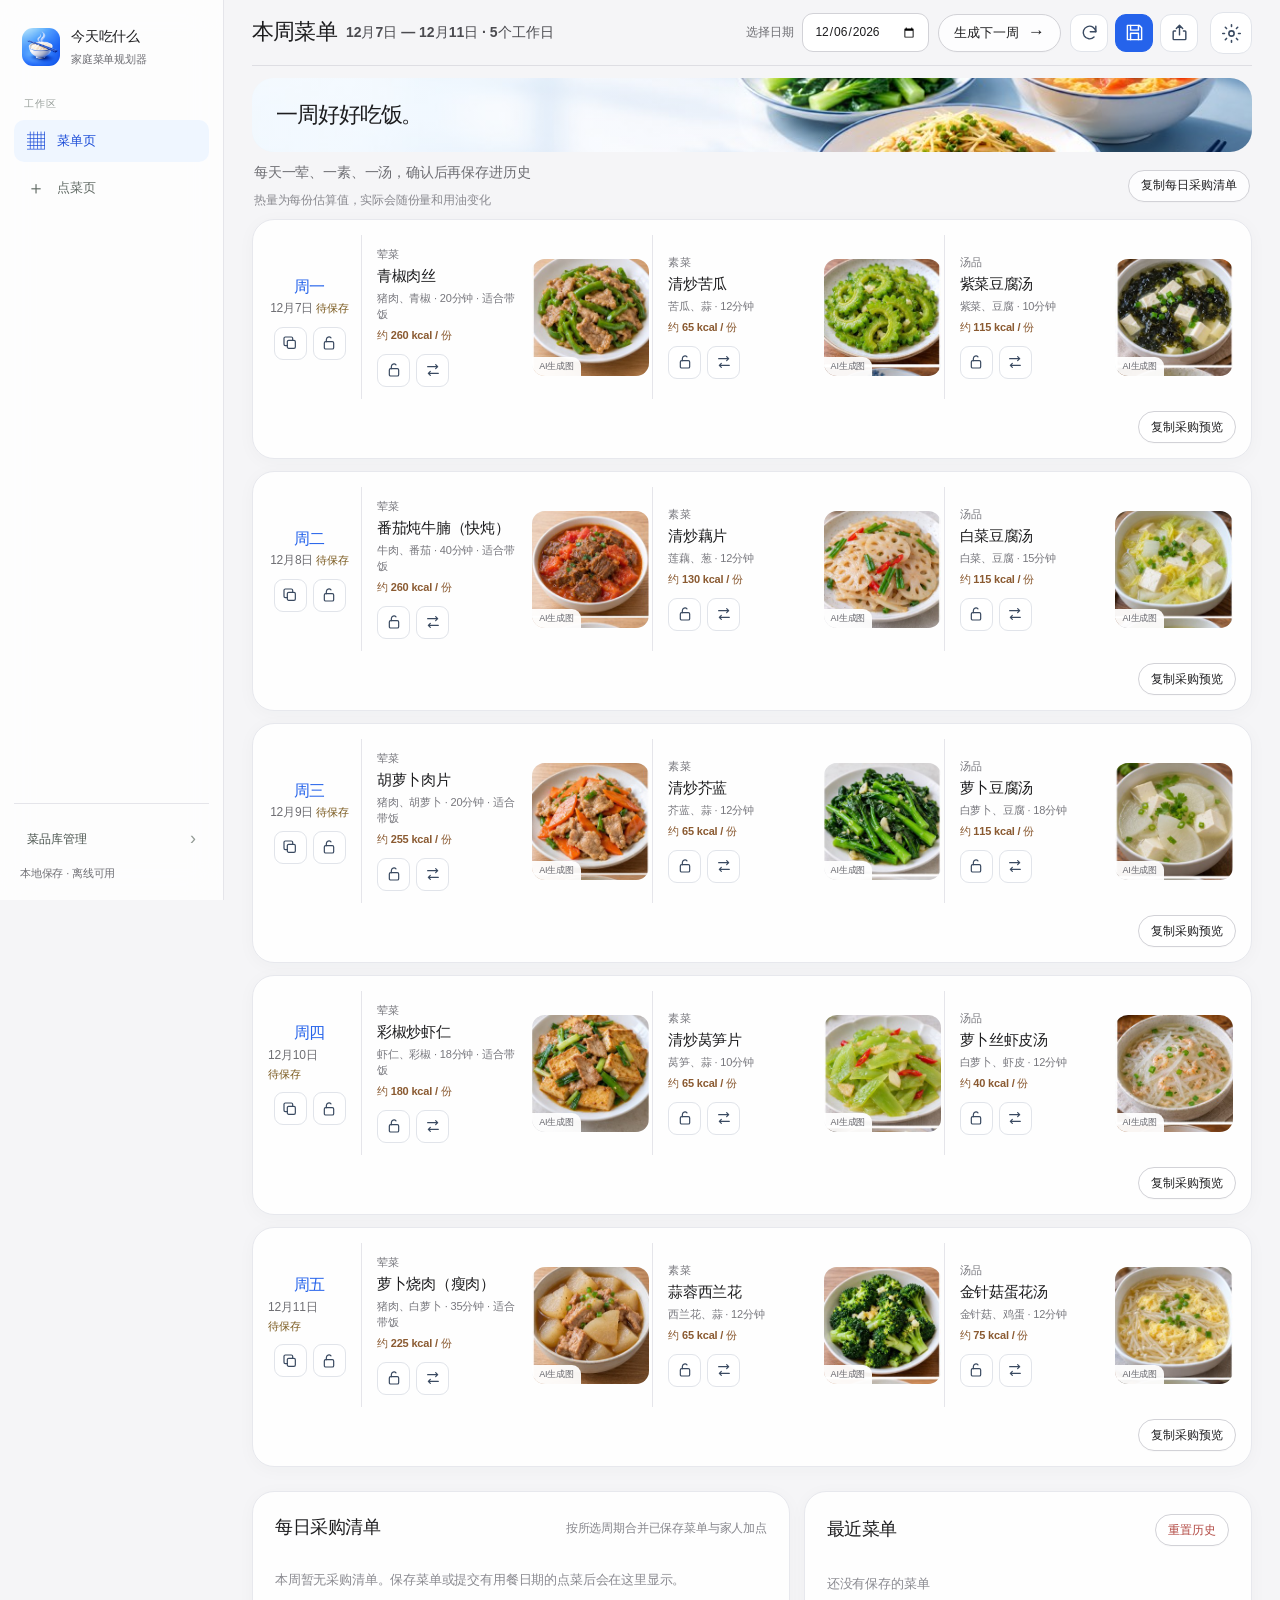
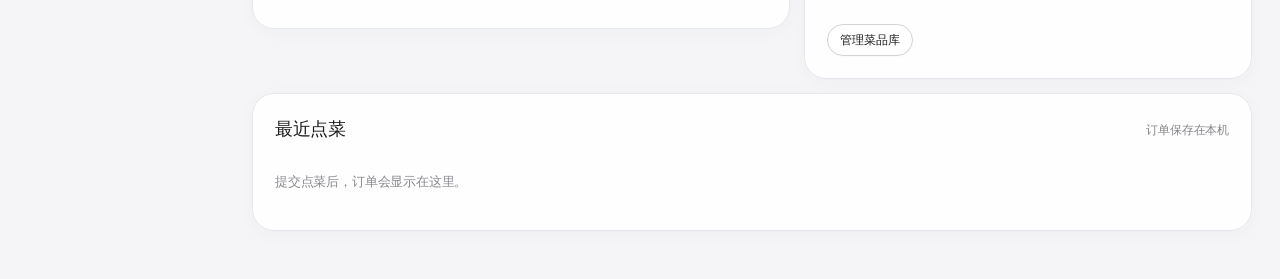
==== commit 2441e9b8: "Label the mobile menu sharing action and verify small-screen visibility" ====
--- a/index.html
+++ b/index.html
@@ -443,6 +443,19 @@
 @media(max-width:700px) and (max-height:740px){
   #menuView .menu-banner{display:none}
 }
+.share-menu-label{display:none}
+@media(max-width:700px){
+  #menuView .toolbar{grid-template-columns:minmax(0,1fr) 44px 44px auto;column-gap:5px}
+  #menuView .period{grid-column:1/3}
+  #menuView .date-picker{grid-column:3/5;justify-self:end}
+  .menu-icon-actions{display:contents}
+  #shareMenu{display:inline-flex;align-items:center;justify-content:center;gap:5px;width:auto;padding:0 9px;border-color:#c5d9f7;background:#ecf4ff;color:#174d9b}
+  .share-menu-label{display:inline;font:600 13px/1.2 -apple-system,BlinkMacSystemFont,"PingFang SC",sans-serif;white-space:nowrap}
+}
+@media(max-width:359px){
+  #menuView .next-week{padding-inline:8px}
+  #menuView .next-week span{display:none}
+}
 </style>
 <link rel="stylesheet" href="menu-share.css">
 </head>
@@ -456,7 +469,7 @@
 </aside>
 <div class="app-main">
 <header><div class="brand"><div class="logo" aria-hidden="true"><img src="assets/brand/app-logo-small.png" alt=""></div><div><h1>今天吃什么</h1><p>一周家常菜单，让每天的一餐更从容</p></div></div><div class="settings-wrap"><button class="settings-toggle icon-action" id="settingsToggle" type="button" aria-label="设置与数据" aria-expanded="false" aria-controls="settingsPanel" title="设置与数据"><svg class="ui-icon" viewBox="0 0 24 24" fill="none" stroke="currentColor" stroke-width="1.8" stroke-linecap="round" stroke-linejoin="round" aria-hidden="true"><circle cx="12" cy="12" r="3"/><path d="M12 2v2m0 16v2M4.93 4.93l1.42 1.42m11.3 11.3 1.42 1.42M2 12h2m16 0h2M4.93 19.07l1.42-1.42m11.3-11.3 1.42-1.42"/></svg></button><div class="settings-panel" id="settingsPanel" hidden><button class="settings-item" id="syncOpen">多设备同步</button><button class="settings-item" id="manageTop">菜品库</button><button class="settings-item" id="exportBtn">导出数据</button><button class="settings-item" id="importBtn">导入数据</button><input class="file-input" type="file" id="importFile" accept="application/json,.json"></div></div></header>
-<main class="wrap"><section id="menuView"><div class="toolbar"><h2 class="toolbar-title">本周菜单</h2><span class="period" id="periodLabel">本周 · 周一至周五</span><label class="date-picker">选择日期<input type="date" id="startDate" aria-label="选择菜单日期"></label><button class="btn next-week" id="nextWeek">生成下一周 <span aria-hidden="true">→</span></button><div class="menu-icon-actions"><button class="icon-action" id="regenerate" aria-label="重新生成菜单" title="重新生成菜单"><svg class="ui-icon" viewBox="0 0 24 24" fill="none" stroke="currentColor" stroke-width="1.8" stroke-linecap="round" stroke-linejoin="round" aria-hidden="true"><path d="M20 11a8 8 0 1 0-2.3 6.7"/><path d="M20 4v7h-7"/></svg></button><button class="icon-action primary" id="saveMenu" aria-label="保存菜单" title="保存菜单"><svg class="ui-icon" viewBox="0 0 24 24" fill="none" stroke="currentColor" stroke-width="1.8" stroke-linecap="round" stroke-linejoin="round" aria-hidden="true"><path d="M4 3h14l3 3v15H3V3h1Z"/><path d="M7 3v6h10V3M7 21v-8h10v8"/></svg></button><button class="icon-action" id="shareMenu" aria-label="分享菜单" title="分享菜单" aria-haspopup="dialog" aria-controls="menuShare"><svg class="ui-icon" viewBox="0 0 24 24" fill="none" stroke="currentColor" stroke-width="1.8" stroke-linecap="round" stroke-linejoin="round" aria-hidden="true"><path d="M12 15V3m-4 4 4-4 4 4M7 10H5a1 1 0 0 0-1 1v9a1 1 0 0 0 1 1h14a1 1 0 0 0 1-1v-9a1 1 0 0 0-1-1h-2"/></svg></button></div></div>
+<main class="wrap"><section id="menuView"><div class="toolbar"><h2 class="toolbar-title">本周菜单</h2><span class="period" id="periodLabel">本周 · 周一至周五</span><label class="date-picker">选择日期<input type="date" id="startDate" aria-label="选择菜单日期"></label><button class="btn next-week" id="nextWeek">生成下一周 <span aria-hidden="true">→</span></button><div class="menu-icon-actions"><button class="icon-action" id="regenerate" aria-label="重新生成菜单" title="重新生成菜单"><svg class="ui-icon" viewBox="0 0 24 24" fill="none" stroke="currentColor" stroke-width="1.8" stroke-linecap="round" stroke-linejoin="round" aria-hidden="true"><path d="M20 11a8 8 0 1 0-2.3 6.7"/><path d="M20 4v7h-7"/></svg></button><button class="icon-action primary" id="saveMenu" aria-label="保存菜单" title="保存菜单"><svg class="ui-icon" viewBox="0 0 24 24" fill="none" stroke="currentColor" stroke-width="1.8" stroke-linecap="round" stroke-linejoin="round" aria-hidden="true"><path d="M4 3h14l3 3v15H3V3h1Z"/><path d="M7 3v6h10V3M7 21v-8h10v8"/></svg></button><button class="icon-action" id="shareMenu" aria-label="分享菜单" title="分享菜单" aria-haspopup="dialog" aria-controls="menuShare"><svg class="ui-icon" viewBox="0 0 24 24" fill="none" stroke="currentColor" stroke-width="1.8" stroke-linecap="round" stroke-linejoin="round" aria-hidden="true"><path d="M12 15V3m-4 4 4-4 4 4M7 10H5a1 1 0 0 0-1 1v9a1 1 0 0 0 1 1h14a1 1 0 0 0 1-1v-9a1 1 0 0 0-1-1h-2"/></svg><span class="share-menu-label">分享菜单</span></button></div></div>
 <div class="menu-banner" role="img" aria-label="一荤一素一汤的家常菜单"><div class="banner-copy"><span>本周菜单</span><strong>一周好好吃饭。</strong><small>家常菜，提前安排好。</small></div></div>
 <div class="section-head"><div><h2 id="menuTitle">本周菜单</h2><p>每天一荤、一素、一汤，确认后再保存进历史</p><div class="calorie-note">热量为每份估算值，实际会随份量和用油变化</div></div><div class="day-actions"><button class="btn small" id="copyGroceries">复制每日采购清单</button></div></div><div class="week-grid" id="menuGrid"></div>
 <div class="below"><section class="panel"><div class="panel-head"><h3>每日采购清单</h3><span class="note">按所选周期合并已保存菜单与家人加点</span></div><div id="groceryList"></div></section><section class="panel"><div class="panel-head"><h3>最近菜单</h3><button class="btn small danger" id="resetHistory">重置历史</button></div><div id="historyList"></div><button class="btn small manage" id="manageBottom">管理菜品库</button></section></div><section class="panel order-panel"><div class="panel-head"><h3>最近点菜</h3><span class="note" data-order-sync></span></div><div id="orderHistory"></div></section></section>
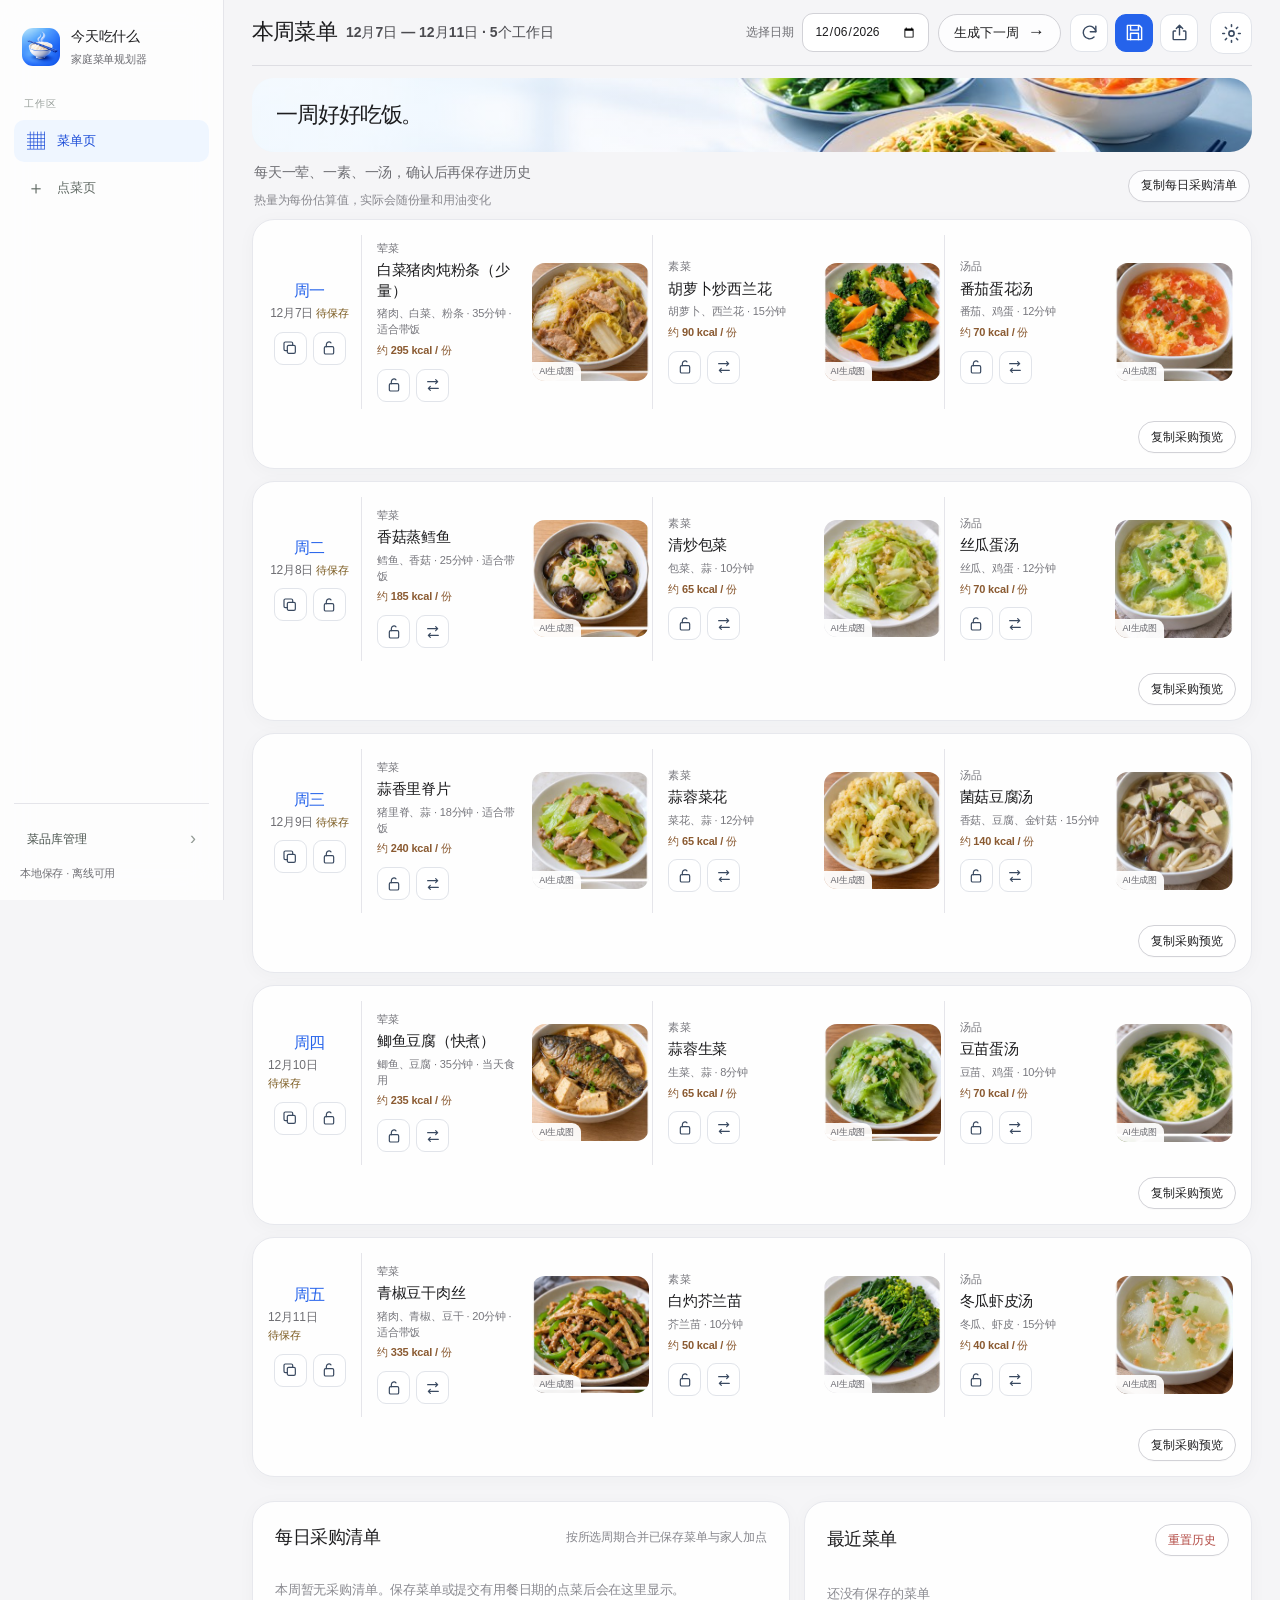
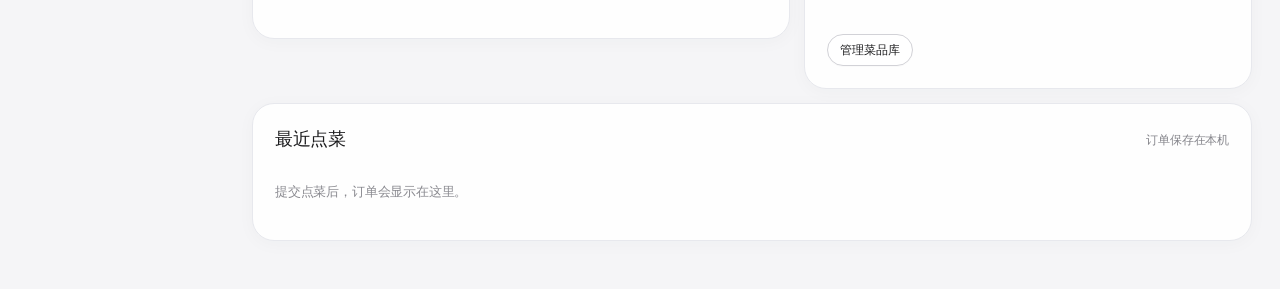
==== commit cde85500: "Keep the share arrow and include dish photos in shared menus and PNGs" ====
--- a/index.html
+++ b/index.html
@@ -443,21 +443,8 @@
 @media(max-width:700px) and (max-height:740px){
   #menuView .menu-banner{display:none}
 }
-.share-menu-label{display:none}
-@media(max-width:700px){
-  #menuView .toolbar{grid-template-columns:minmax(0,1fr) 44px 44px auto;column-gap:5px}
-  #menuView .period{grid-column:1/3}
-  #menuView .date-picker{grid-column:3/5;justify-self:end}
-  .menu-icon-actions{display:contents}
-  #shareMenu{display:inline-flex;align-items:center;justify-content:center;gap:5px;width:auto;padding:0 9px;border-color:#c5d9f7;background:#ecf4ff;color:#174d9b}
-  .share-menu-label{display:inline;font:600 13px/1.2 -apple-system,BlinkMacSystemFont,"PingFang SC",sans-serif;white-space:nowrap}
-}
-@media(max-width:359px){
-  #menuView .next-week{padding-inline:8px}
-  #menuView .next-week span{display:none}
-}
 </style>
-<link rel="stylesheet" href="menu-share.css">
+<link rel="stylesheet" href="menu-share.css?v=2">
 </head>
 <body>
 <div class="app-shell">
@@ -469,7 +456,7 @@
 </aside>
 <div class="app-main">
 <header><div class="brand"><div class="logo" aria-hidden="true"><img src="assets/brand/app-logo-small.png" alt=""></div><div><h1>今天吃什么</h1><p>一周家常菜单，让每天的一餐更从容</p></div></div><div class="settings-wrap"><button class="settings-toggle icon-action" id="settingsToggle" type="button" aria-label="设置与数据" aria-expanded="false" aria-controls="settingsPanel" title="设置与数据"><svg class="ui-icon" viewBox="0 0 24 24" fill="none" stroke="currentColor" stroke-width="1.8" stroke-linecap="round" stroke-linejoin="round" aria-hidden="true"><circle cx="12" cy="12" r="3"/><path d="M12 2v2m0 16v2M4.93 4.93l1.42 1.42m11.3 11.3 1.42 1.42M2 12h2m16 0h2M4.93 19.07l1.42-1.42m11.3-11.3 1.42-1.42"/></svg></button><div class="settings-panel" id="settingsPanel" hidden><button class="settings-item" id="syncOpen">多设备同步</button><button class="settings-item" id="manageTop">菜品库</button><button class="settings-item" id="exportBtn">导出数据</button><button class="settings-item" id="importBtn">导入数据</button><input class="file-input" type="file" id="importFile" accept="application/json,.json"></div></div></header>
-<main class="wrap"><section id="menuView"><div class="toolbar"><h2 class="toolbar-title">本周菜单</h2><span class="period" id="periodLabel">本周 · 周一至周五</span><label class="date-picker">选择日期<input type="date" id="startDate" aria-label="选择菜单日期"></label><button class="btn next-week" id="nextWeek">生成下一周 <span aria-hidden="true">→</span></button><div class="menu-icon-actions"><button class="icon-action" id="regenerate" aria-label="重新生成菜单" title="重新生成菜单"><svg class="ui-icon" viewBox="0 0 24 24" fill="none" stroke="currentColor" stroke-width="1.8" stroke-linecap="round" stroke-linejoin="round" aria-hidden="true"><path d="M20 11a8 8 0 1 0-2.3 6.7"/><path d="M20 4v7h-7"/></svg></button><button class="icon-action primary" id="saveMenu" aria-label="保存菜单" title="保存菜单"><svg class="ui-icon" viewBox="0 0 24 24" fill="none" stroke="currentColor" stroke-width="1.8" stroke-linecap="round" stroke-linejoin="round" aria-hidden="true"><path d="M4 3h14l3 3v15H3V3h1Z"/><path d="M7 3v6h10V3M7 21v-8h10v8"/></svg></button><button class="icon-action" id="shareMenu" aria-label="分享菜单" title="分享菜单" aria-haspopup="dialog" aria-controls="menuShare"><svg class="ui-icon" viewBox="0 0 24 24" fill="none" stroke="currentColor" stroke-width="1.8" stroke-linecap="round" stroke-linejoin="round" aria-hidden="true"><path d="M12 15V3m-4 4 4-4 4 4M7 10H5a1 1 0 0 0-1 1v9a1 1 0 0 0 1 1h14a1 1 0 0 0 1-1v-9a1 1 0 0 0-1-1h-2"/></svg><span class="share-menu-label">分享菜单</span></button></div></div>
+<main class="wrap"><section id="menuView"><div class="toolbar"><h2 class="toolbar-title">本周菜单</h2><span class="period" id="periodLabel">本周 · 周一至周五</span><label class="date-picker">选择日期<input type="date" id="startDate" aria-label="选择菜单日期"></label><button class="btn next-week" id="nextWeek">生成下一周 <span aria-hidden="true">→</span></button><div class="menu-icon-actions"><button class="icon-action" id="regenerate" aria-label="重新生成菜单" title="重新生成菜单"><svg class="ui-icon" viewBox="0 0 24 24" fill="none" stroke="currentColor" stroke-width="1.8" stroke-linecap="round" stroke-linejoin="round" aria-hidden="true"><path d="M20 11a8 8 0 1 0-2.3 6.7"/><path d="M20 4v7h-7"/></svg></button><button class="icon-action primary" id="saveMenu" aria-label="保存菜单" title="保存菜单"><svg class="ui-icon" viewBox="0 0 24 24" fill="none" stroke="currentColor" stroke-width="1.8" stroke-linecap="round" stroke-linejoin="round" aria-hidden="true"><path d="M4 3h14l3 3v15H3V3h1Z"/><path d="M7 3v6h10V3M7 21v-8h10v8"/></svg></button><button class="icon-action" id="shareMenu" aria-label="分享菜单" title="分享菜单" aria-haspopup="dialog" aria-controls="menuShare"><svg class="ui-icon" viewBox="0 0 24 24" fill="none" stroke="currentColor" stroke-width="1.8" stroke-linecap="round" stroke-linejoin="round" aria-hidden="true"><path d="M12 15V3m-4 4 4-4 4 4M7 10H5a1 1 0 0 0-1 1v9a1 1 0 0 0 1 1h14a1 1 0 0 0 1-1v-9a1 1 0 0 0-1-1h-2"/></svg></button></div></div>
 <div class="menu-banner" role="img" aria-label="一荤一素一汤的家常菜单"><div class="banner-copy"><span>本周菜单</span><strong>一周好好吃饭。</strong><small>家常菜，提前安排好。</small></div></div>
 <div class="section-head"><div><h2 id="menuTitle">本周菜单</h2><p>每天一荤、一素、一汤，确认后再保存进历史</p><div class="calorie-note">热量为每份估算值，实际会随份量和用油变化</div></div><div class="day-actions"><button class="btn small" id="copyGroceries">复制每日采购清单</button></div></div><div class="week-grid" id="menuGrid"></div>
 <div class="below"><section class="panel"><div class="panel-head"><h3>每日采购清单</h3><span class="note">按所选周期合并已保存菜单与家人加点</span></div><div id="groceryList"></div></section><section class="panel"><div class="panel-head"><h3>最近菜单</h3><button class="btn small danger" id="resetHistory">重置历史</button></div><div id="historyList"></div><button class="btn small manage" id="manageBottom">管理菜品库</button></section></div><section class="panel order-panel"><div class="panel-head"><h3>最近点菜</h3><span class="note" data-order-sync></span></div><div id="orderHistory"></div></section></section>
@@ -494,9 +481,9 @@
   <div class="share-head"><h2 id="shareHeading">分享菜单</h2><button type="button" data-close aria-label="关闭分享页">×</button></div>
   <div class="share-body"><div class="share-controls"><fieldset class="share-segments" aria-label="分享范围"><label><input type="radio" name="shareScope" value="week" checked>整周</label><label><input type="radio" name="shareScope" value="day">单日</label></fieldset><label hidden><select data-choice aria-label="选择分享日期"></select></label></div>
   <div class="share-range"><span data-period></span><span class="share-preview" data-preview>当前预览 · 未保存</span></div><div data-days></div></div>
-  <div class="share-actions" data-actions><div class="share-buttons"><button type="button" data-send>分享链接</button><button type="button" data-link>复制链接</button><button type="button" data-text>复制文字</button></div><p role="status" data-feedback></p><textarea data-manual hidden readonly aria-label="手动复制内容"></textarea></div>
+  <div class="share-actions" data-actions><div class="share-buttons"><button type="button" data-picture>生成长图</button><button type="button" data-send>分享链接</button><button type="button" data-link>复制链接</button><button type="button" data-text>复制文字</button></div><div class="poster-tools" data-poster hidden><a data-download>保存长图</a><button type="button" data-file-share hidden>分享图片</button></div><p role="status" data-feedback></p><textarea data-manual hidden readonly aria-label="手动复制内容"></textarea></div>
 </dialog>
-<script src="menu-share.js"></script>
+<script src="menu-share.js?v=2"></script>
 <script src="assets/vendor/qrcode-1.4.4.js"></script>
 <script>
 (()=>{'use strict';
@@ -750,10 +737,15 @@
 document.getElementById('startDate').onchange=e=>{if(!e.target.value)return;selectMenuWeek(e.target.value)};document.getElementById('regenerate').onclick=()=>regenerate();document.getElementById('nextWeek').onclick=()=>regenerate(5,addDays(selectedStart,7));document.getElementById('saveMenu').onclick=saveCurrentMenu;document.getElementById('shareMenu').onclick=()=>{
   if(!current?.days?.length){toast('请先生成菜单再分享。');return}
   const entries=current.days.map(day=>({
-    row:[day.date,...['meat','vegetable','soup'].map(slot=>getDish(day[slot])?.name||'')],
+    row:[day.date,...['meat','vegetable','soup'].map(slot=>{
+      const dish=getDish(day[slot]);
+      const photo=photoFor(dish);
+      const key=photo.image || (PHOTO_TILE_BY_ID[dish?.id] ? photo.category+':'+(photo.row*3+photo.col) : '');
+      return [dish?.name||'',key];
+    })],
     saved:dayIsSaved(day)
   }));
-  if(entries.some(entry=>entry.row.slice(1).includes(''))){toast('菜单里有缺失的菜品，请先替换后再分享。');return}
+  if(entries.some(entry=>entry.row.slice(1).some(([name])=>!name))){toast('菜单里有缺失的菜品，请先替换后再分享。');return}
   MenuShare.open(entries,expandedDate||defaultDay());
 };
 document.getElementById('copyGroceries').onclick=()=>{const days=shoppingDays();if(!days.length)return toast('所选周期暂无已保存菜单或有日期的点菜。');copy(groceryText(days))};
--- a/menu-share.css
+++ b/menu-share.css
@@ -33,3 +33,15 @@
 .share-segments label:has(:checked){background:white;color:#194e9e;box-shadow:0 1px 4px #2638431f;font-weight:600}
 .share-segments label:has(:focus-visible){outline:2px solid #2969cd}
 .share-segments input{position:absolute;inset:0;opacity:0;width:100%;height:100%;margin:0;cursor:pointer}
+.share-day dl{align-items:center}
+.share-day dd{display:flex;align-items:center;justify-content:space-between;gap:12px;min-width:0;padding:3px 0}
+.share-day dd>span:first-child{min-width:0}
+.share-thumbnail{position:relative;overflow:hidden;width:58px;height:58px;flex:0 0 58px;border-radius:9px}
+.share-thumbnail img{position:absolute;max-width:none;max-height:none}
+.poster-tools{display:flex;gap:8px;align-items:center;margin-top:8px;flex-wrap:wrap}
+.poster-tools a{display:inline-flex;padding:10px 14px;align-items:center;min-height:44px;box-sizing:border-box;border-radius:10px;color:#174c91;background:#edf4ff;font-size:14px;text-decoration:none}
+.share-ui [data-picture]:disabled{color:#536782;cursor:default}
+@media(max-width:700px){
+  .share-buttons{display:grid;grid-template-columns:repeat(2,minmax(0,1fr))}
+  .share-buttons button{width:100%}
+}
